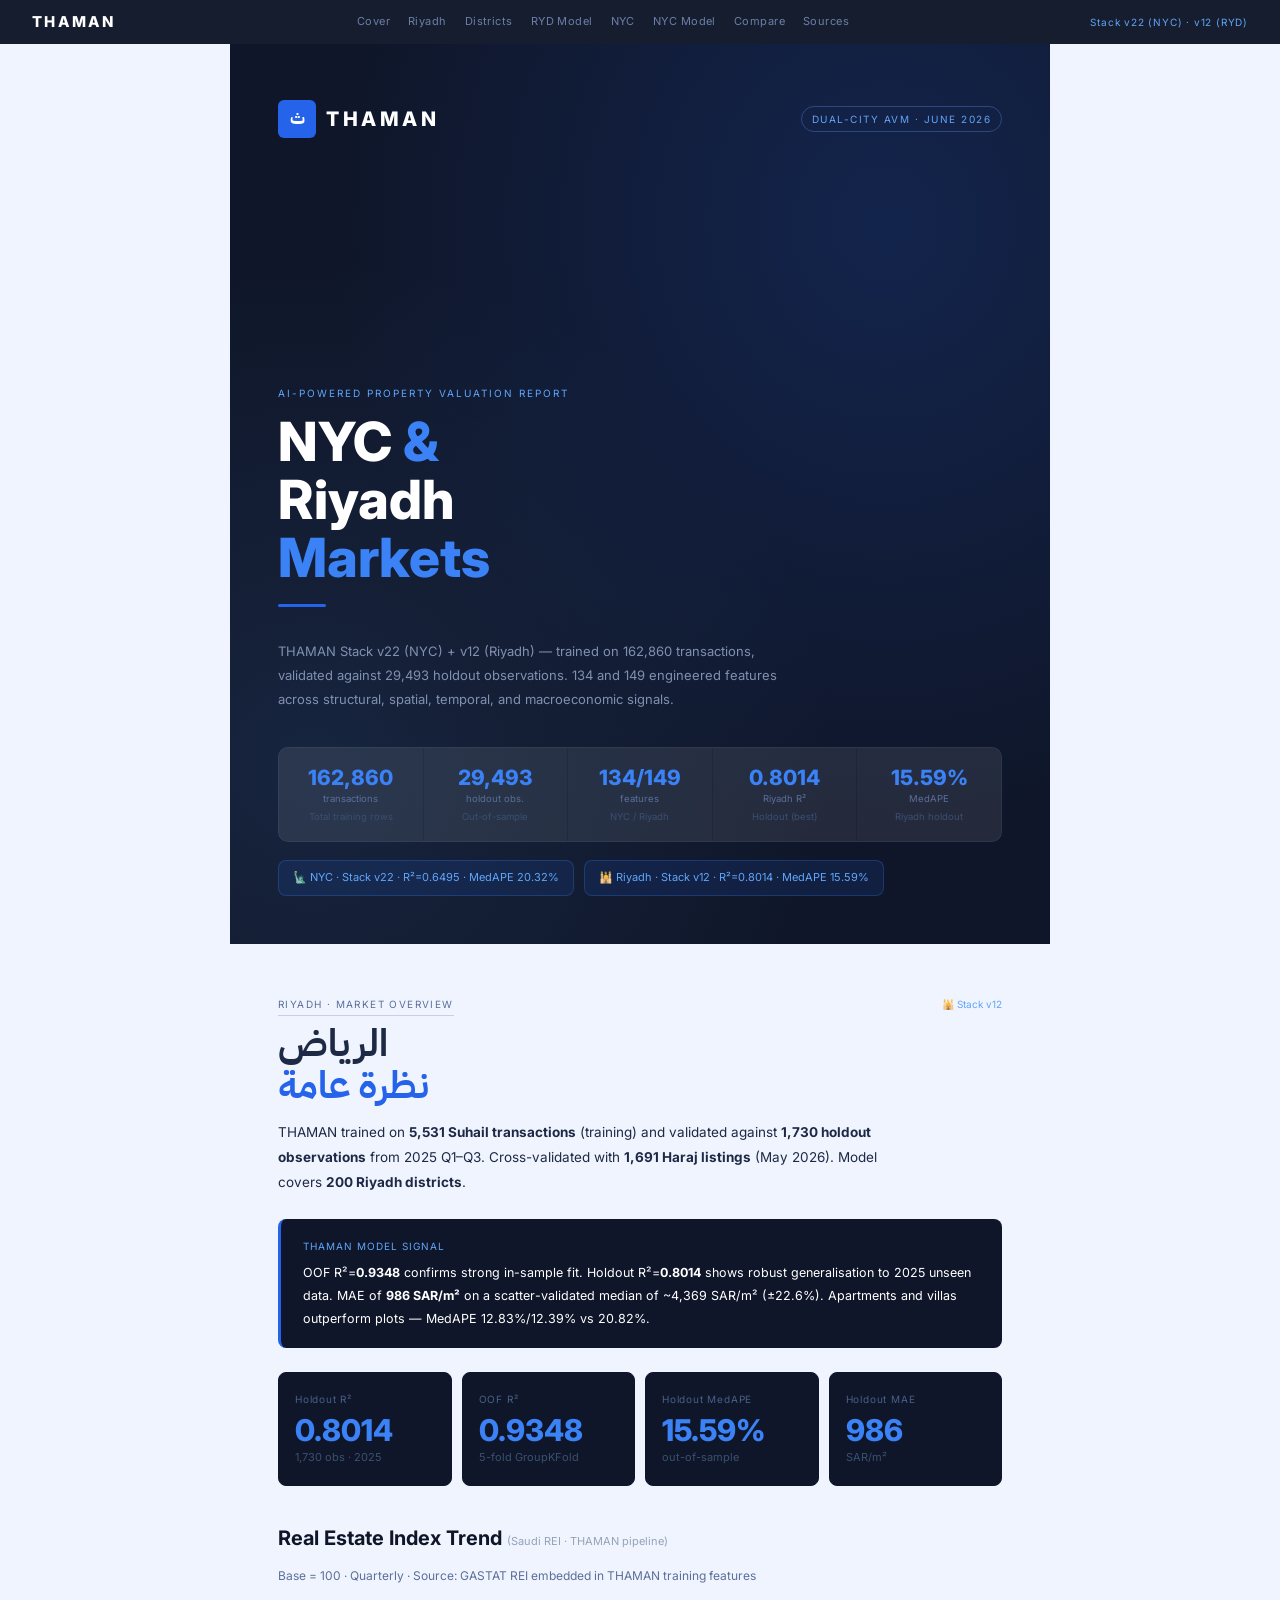
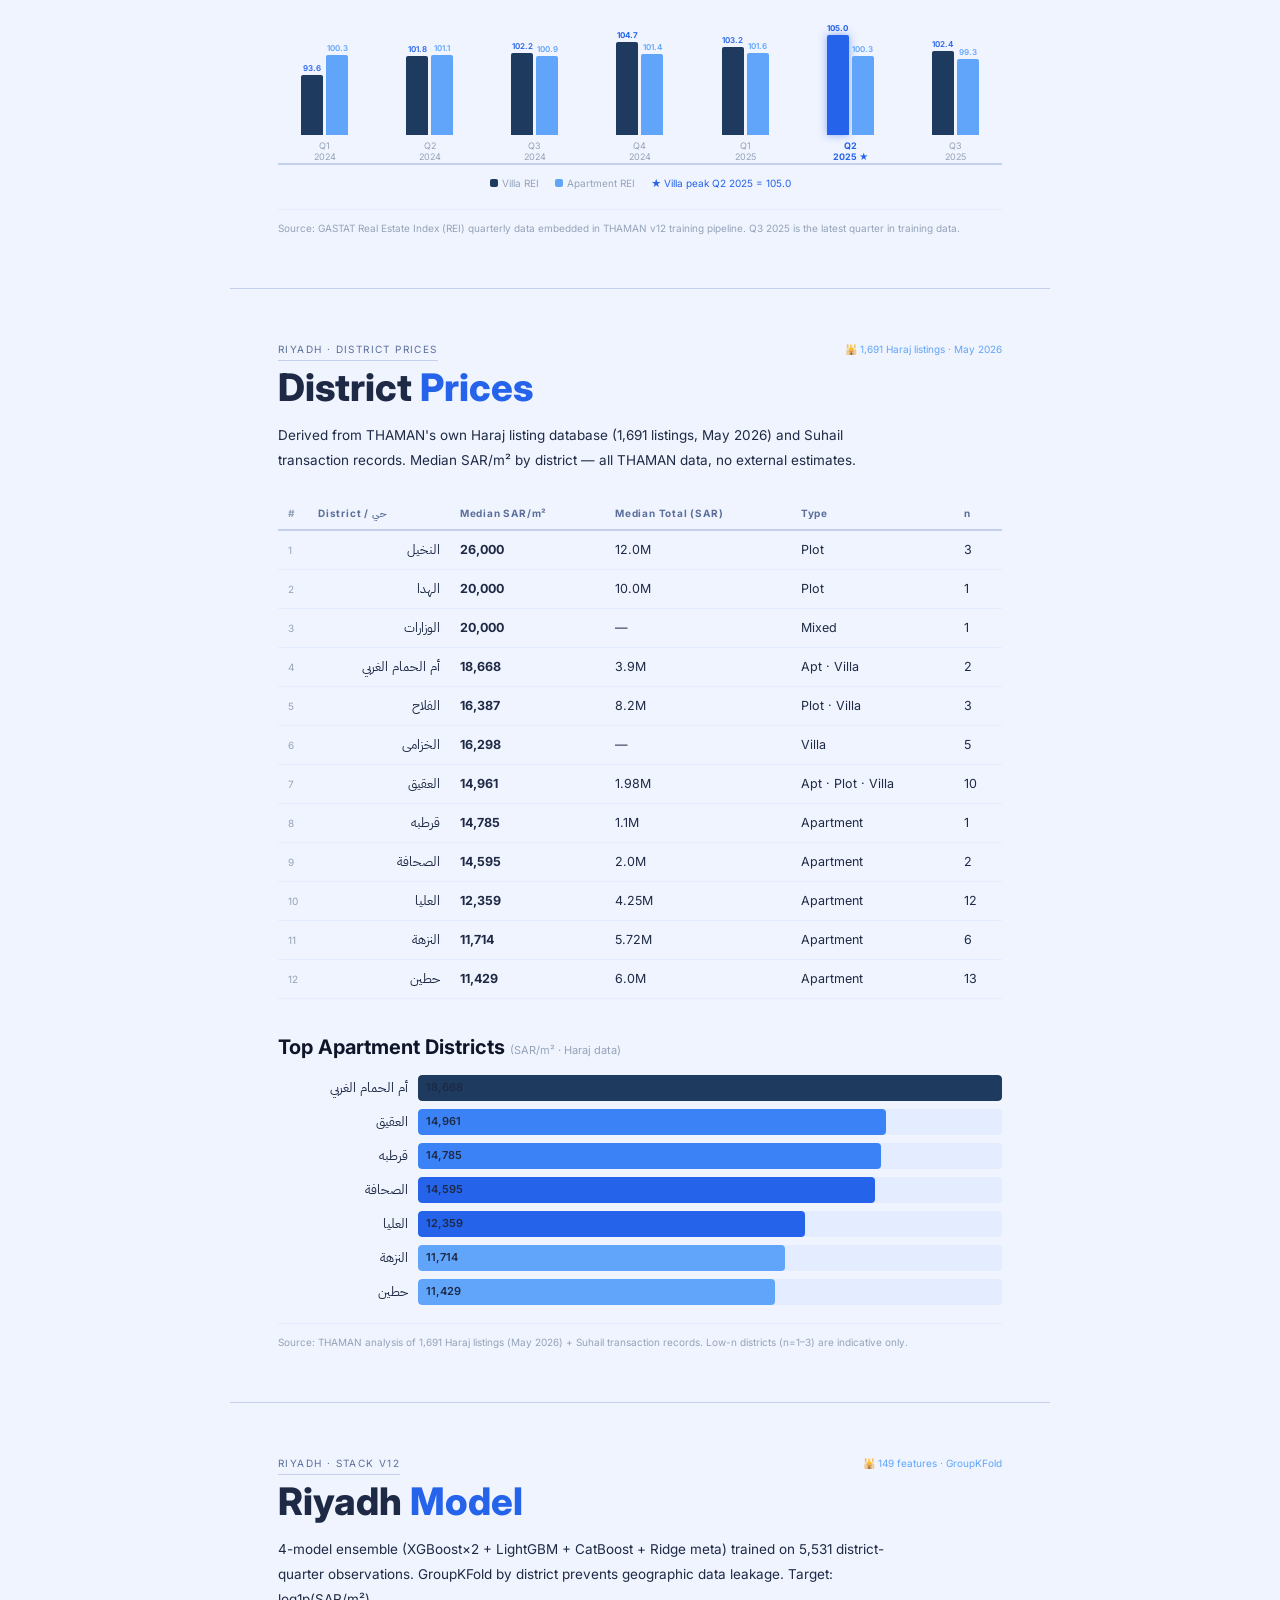
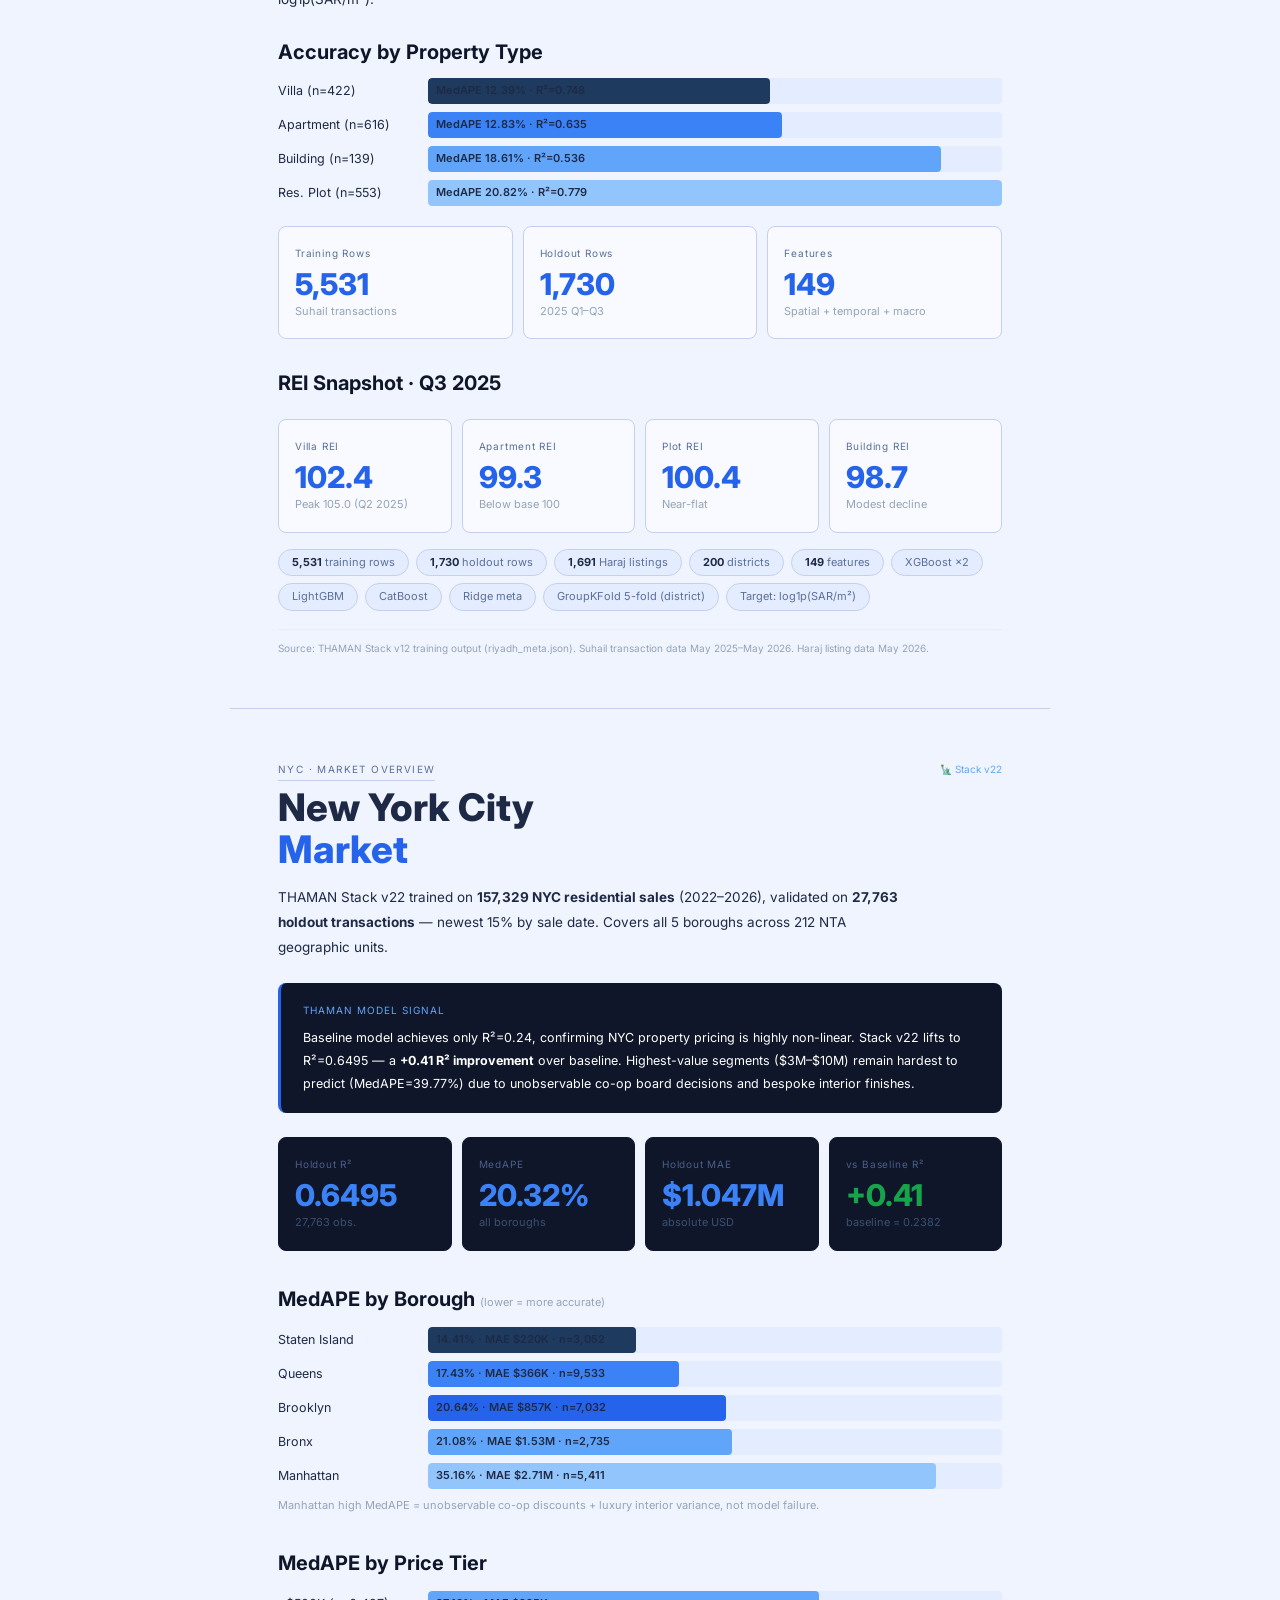
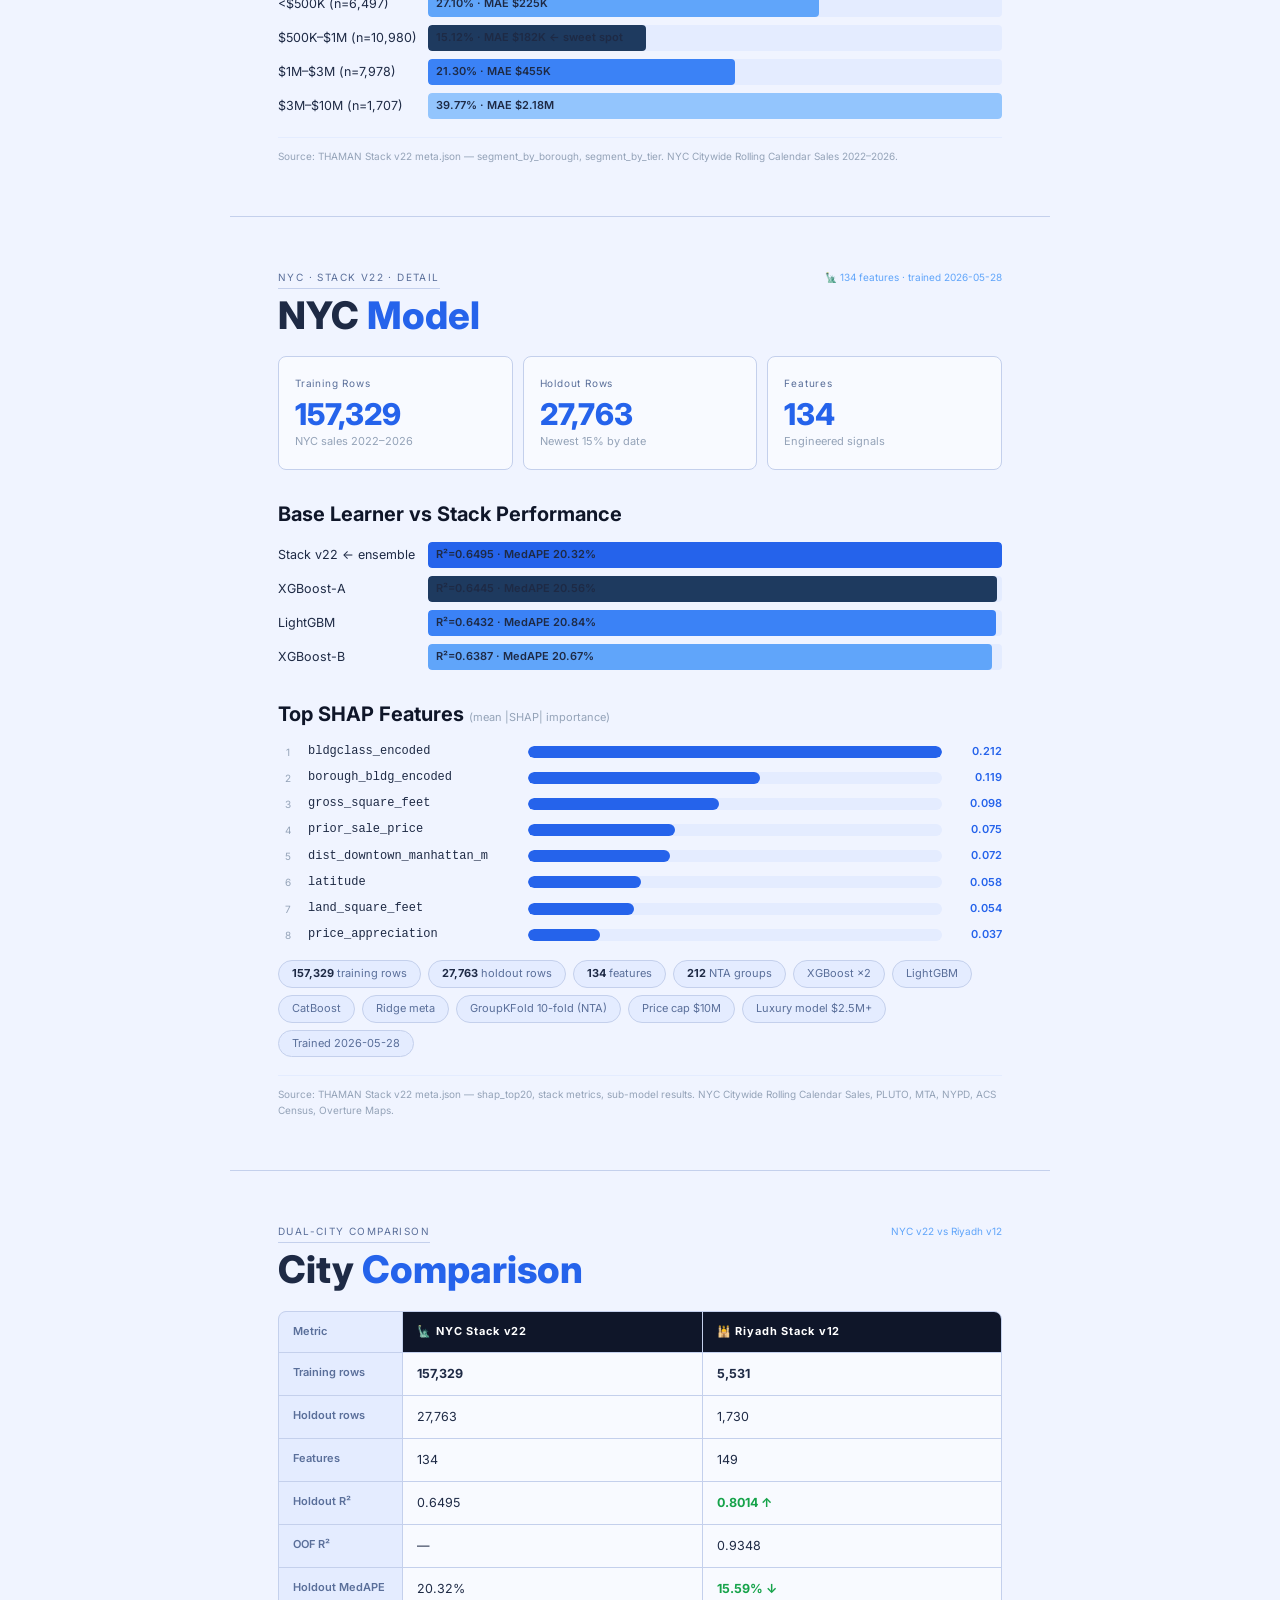
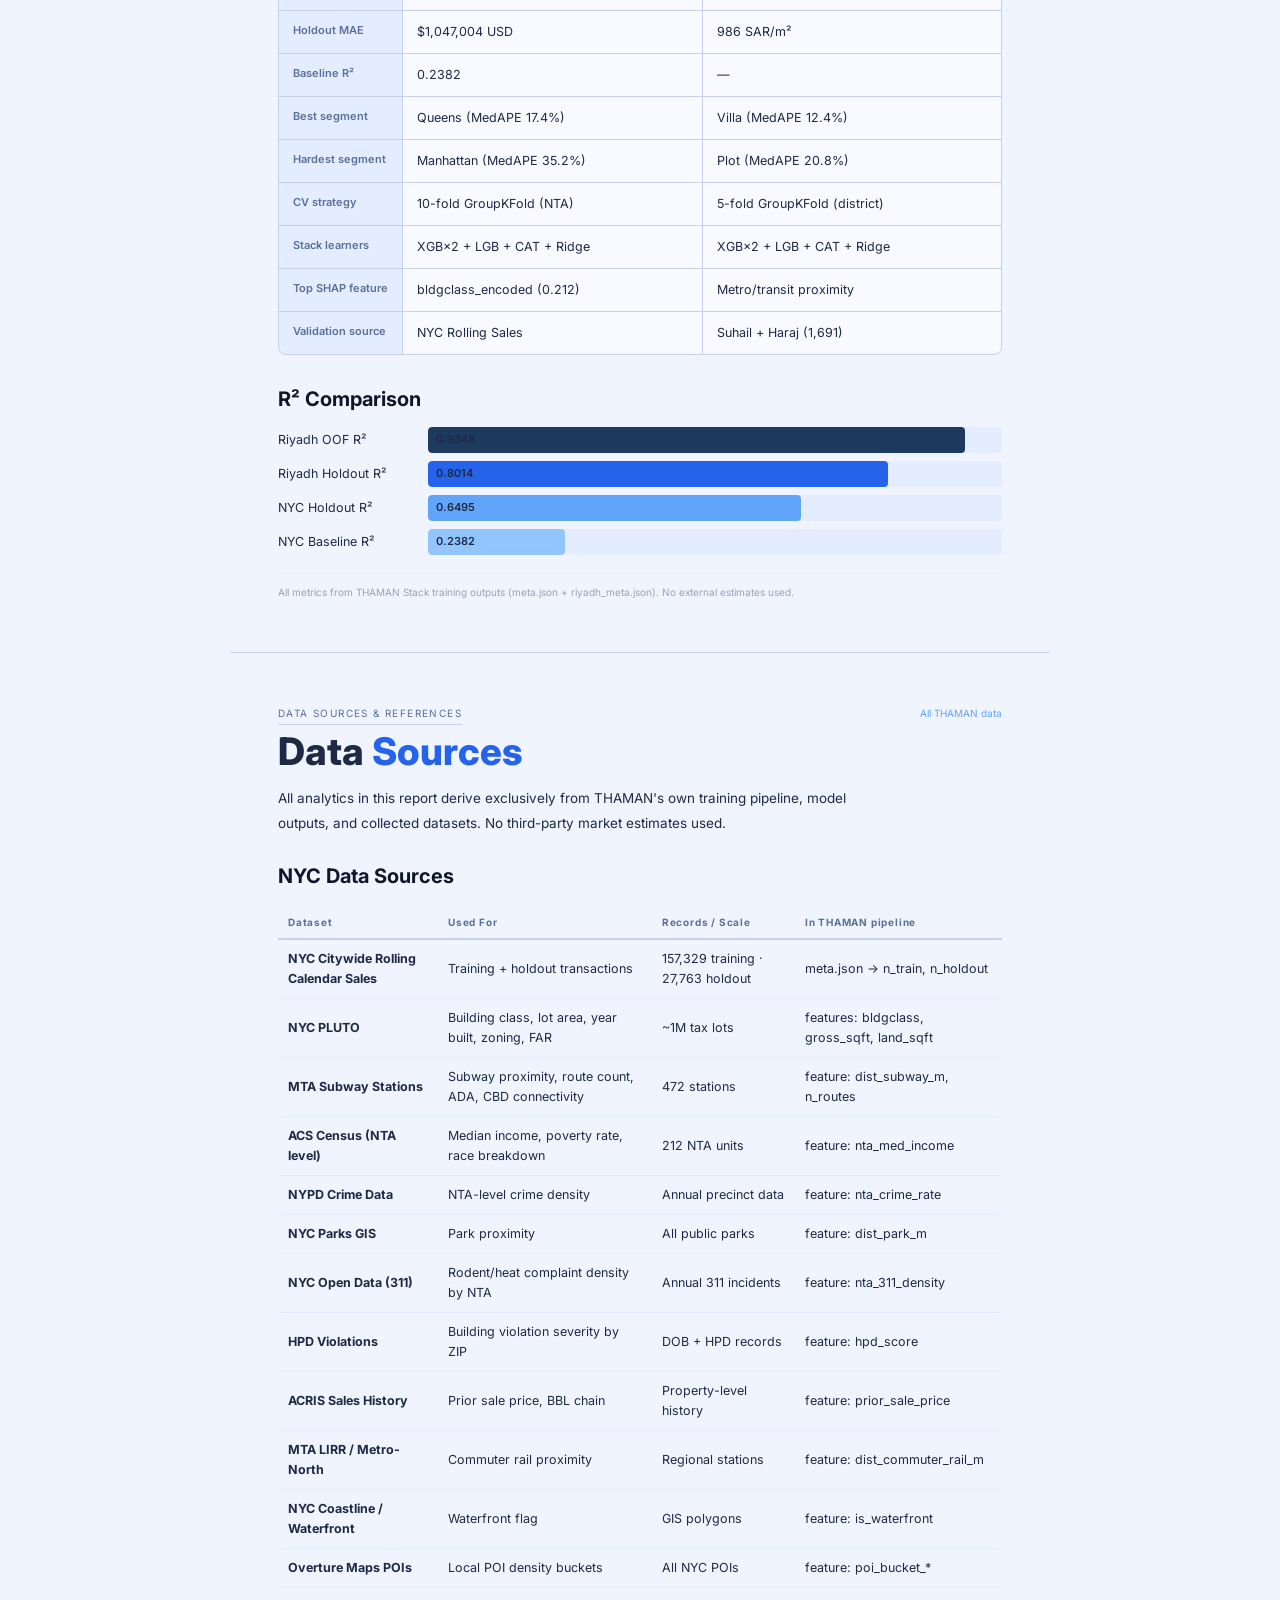
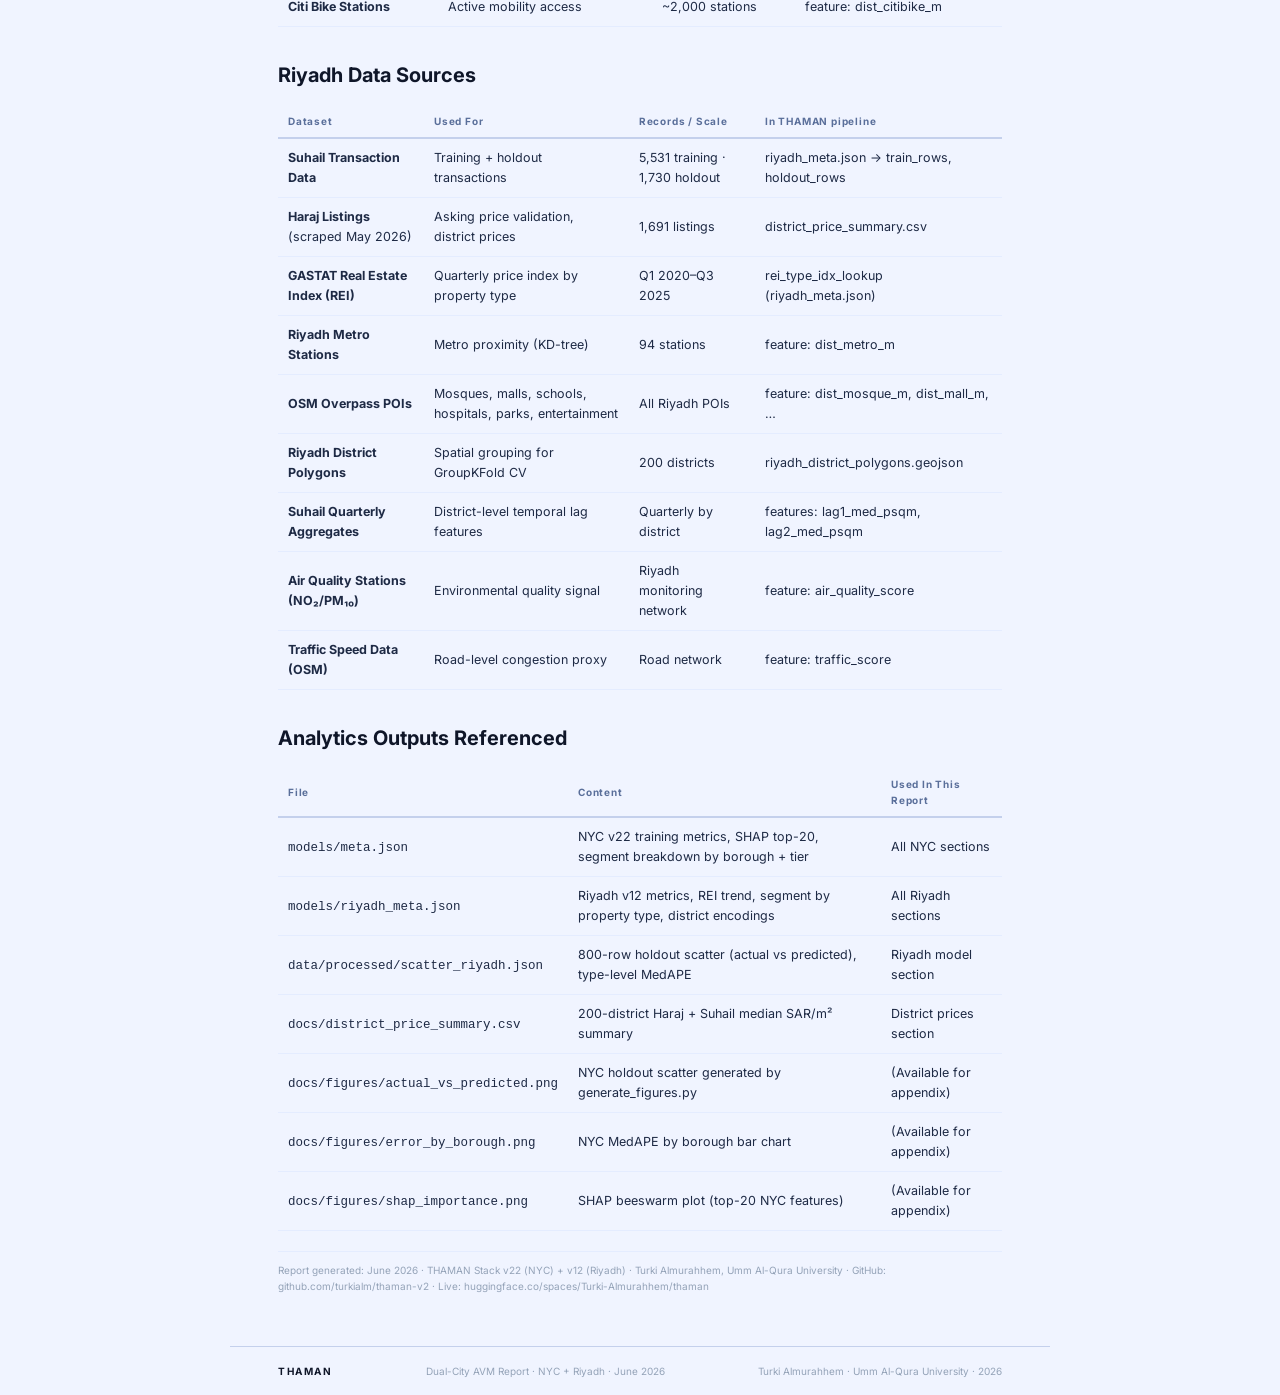
==== docs/thaman_riyadh_report_june2026.html @ 25e86281 "Add dual-city AVM analytics report + cleanup training scripts - docs/thaman_riyadh_report_june2026.h" ====
<!DOCTYPE html>
<html lang="en">
<head>
<meta charset="UTF-8">
<meta name="viewport" content="width=device-width, initial-scale=1.0">
<title>THAMAN — Dual-City AVM Report · NYC + Riyadh · 2026</title>
<style>
@import url('https://fonts.googleapis.com/css2?family=IBM+Plex+Sans+Arabic:wght@300;400;500;600;700&family=Inter:wght@300;400;500;600;700;800&display=swap');

:root {
  --bg:    #f0f4ff;
  --bg2:   #e4ecff;
  --navy:  #0f1629;
  --blue:  #2563eb;
  --blue2: #3b82f6;
  --blue3: #60a5fa;
  --blue4: #93c5fd;
  --text:  #1e2a45;
  --muted: #5a6f9a;
  --dim:   #94a3b8;
  --line:  #c4d0ec;
  --white: #f8faff;
  --pos:   #16a34a;
  --neg:   #dc2626;
}

* { margin:0; padding:0; box-sizing:border-box; }
body { background:var(--bg); color:var(--text); font-family:'Inter','IBM Plex Sans Arabic',sans-serif; font-size:14px; line-height:1.6; }

.page { max-width:820px; margin:0 auto; }

/* NAV */
.top-nav {
  position:sticky; top:0; z-index:100;
  background:rgba(15,22,41,0.97); backdrop-filter:blur(12px);
  padding:10px 32px; display:flex; align-items:center; justify-content:space-between;
}
.nav-logo { font-weight:800; font-size:15px; letter-spacing:0.15em; color:#fff; }
.nav-links { display:flex; gap:18px; }
.nav-links a { font-size:11px; color:#6b7fa8; text-decoration:none; letter-spacing:0.04em; cursor:pointer; }
.nav-links a:hover { color:var(--blue3); }
.nav-badge { font-size:10px; color:var(--blue3); letter-spacing:0.08em; }

/* COVER */
.cover {
  background:var(--navy); color:#fff;
  padding:56px 48px 48px; min-height:100vh;
  display:flex; flex-direction:column; position:relative; overflow:hidden;
}
.cover::before {
  content:''; position:absolute; inset:0;
  background: radial-gradient(ellipse at 80% 20%, rgba(37,99,235,0.18) 0%, transparent 60%),
              radial-gradient(ellipse at 10% 80%, rgba(96,165,250,0.10) 0%, transparent 50%);
  pointer-events:none;
}
.cover-top { display:flex; align-items:center; justify-content:space-between; position:relative; z-index:1; }
.logo { display:flex; align-items:center; gap:10px; }
.logo-mark { width:38px; height:38px; background:var(--blue); border-radius:6px; display:flex; align-items:center; justify-content:center; font-weight:800; font-size:17px; color:#fff; }
.logo-text { font-size:20px; font-weight:800; letter-spacing:0.18em; }
.cover-tag { font-size:10px; color:var(--blue3); letter-spacing:0.15em; border:1px solid rgba(96,165,250,0.3); padding:4px 10px; border-radius:20px; }

.cover-hero { position:relative; z-index:1; margin-top:auto; padding-top:60px; }
.cover-label { font-size:10px; color:var(--blue3); letter-spacing:0.2em; text-transform:uppercase; margin-bottom:12px; }
.cover-title { font-size:54px; font-weight:800; line-height:1.08; margin-bottom:16px; }
.cover-title .accent { color:var(--blue2); }
.cover-divider { width:48px; height:3px; background:var(--blue); border-radius:2px; margin-bottom:32px; }
.cover-sub { font-size:13px; color:#8090b0; max-width:520px; line-height:1.85; margin-bottom:36px; }

.kpi-strip { display:grid; grid-template-columns:repeat(5,1fr); gap:1px; background:rgba(255,255,255,0.06); border-radius:10px; overflow:hidden; border:1px solid rgba(255,255,255,0.08); }
.kpi { background:rgba(255,255,255,0.03); padding:18px 10px; text-align:center; }
.kpi .num { font-size:21px; font-weight:800; color:var(--blue2); display:block; line-height:1.1; }
.kpi .unit { font-size:9.5px; color:#5a6f9a; margin-top:2px; }
.kpi .lbl { font-size:9.5px; color:#3a4f70; margin-top:5px; line-height:1.3; }

.city-pills { display:flex; gap:10px; margin-top:18px; flex-wrap:wrap; position:relative; z-index:1; }
.city-pill { display:flex; align-items:center; gap:8px; background:rgba(37,99,235,0.12); border:1px solid rgba(59,130,246,0.25); border-radius:8px; padding:8px 14px; font-size:11px; color:var(--blue3); }

/* SECTIONS */
.section { padding:52px 48px; border-bottom:1px solid var(--line); }
.section-top { display:flex; align-items:flex-start; justify-content:space-between; margin-bottom:6px; }
.section-label { font-size:10px; color:var(--muted); letter-spacing:0.14em; text-transform:uppercase; border-bottom:1px solid var(--line); padding-bottom:3px; }
.section-city { font-size:10px; color:var(--blue3); }
.h1 { font-size:38px; font-weight:800; line-height:1.1; margin-bottom:14px; }
.h1 .accent { color:var(--blue); }
.h2 { font-size:20px; font-weight:700; margin-bottom:12px; color:var(--navy); }
.lead { font-size:13.5px; color:var(--text); max-width:620px; line-height:1.85; margin-bottom:24px; }

.callout { background:var(--navy); color:#fff; border-radius:8px; padding:18px 22px; margin-bottom:24px; font-size:12.5px; line-height:1.85; border-left:3px solid var(--blue); }
.callout .cl { font-size:10px; color:var(--blue3); display:block; margin-bottom:6px; letter-spacing:0.1em; }

/* METRIC CARDS */
.card-row { display:grid; gap:10px; margin-top:20px; }
.card-row.cols2 { grid-template-columns:1fr 1fr; }
.card-row.cols3 { grid-template-columns:1fr 1fr 1fr; }
.card-row.cols4 { grid-template-columns:1fr 1fr 1fr 1fr; }
.card { background:var(--white); border:1px solid var(--line); border-radius:8px; padding:18px 16px; }
.card.dark { background:var(--navy); color:#fff; border-color:var(--navy); }
.card .cap { font-size:10px; color:var(--muted); letter-spacing:0.08em; margin-bottom:8px; }
.card.dark .cap { color:#4a5f88; }
.card .val { font-size:30px; font-weight:800; line-height:1; }
.card.dark .val { color:var(--blue2); }
.card .sub { font-size:11px; color:var(--dim); margin-top:4px; }
.card.dark .sub { color:#3a5070; }
.pos { color:var(--pos) !important; }
.neg { color:var(--neg) !important; }
.blue-v { color:var(--blue) !important; }

/* HORIZONTAL BAR */
.bars { margin-top:8px; }
.bar-row { display:flex; align-items:center; gap:10px; margin-bottom:8px; }
.bar-lbl { width:130px; text-align:right; font-size:12.5px; flex-shrink:0; direction:rtl; }
.bar-lbl.en { direction:ltr; text-align:left; width:140px; }
.bar-track { flex:1; height:26px; background:var(--bg2); border-radius:4px; overflow:hidden; position:relative; }
.bar-fill { height:100%; border-radius:4px; }
.bar-v { position:absolute; left:8px; top:50%; transform:translateY(-50%); font-size:11px; font-weight:600; color:var(--text); }
.b-navy  { background:#1e3a5f; }
.b-blue  { background:var(--blue); }
.b-blue2 { background:var(--blue2); }
.b-blue3 { background:var(--blue3); }
.b-blue4 { background:var(--blue4); }

/* REI CHART */
.rei-chart { margin-top:20px; }
.rei-bars-wrap { display:flex; align-items:flex-end; gap:12px; height:160px; justify-content:space-around; border-bottom:2px solid var(--line); }
.rei-qgroup { display:flex; flex-direction:column; align-items:center; }
.rei-pair { display:flex; gap:3px; align-items:flex-end; }
.rei-bar { width:22px; border-radius:2px 2px 0 0; }
.rei-qlbl { font-size:9px; color:var(--dim); margin-top:5px; text-align:center; line-height:1.3; }
.rei-legend { display:flex; gap:16px; justify-content:center; margin-top:10px; font-size:10px; color:var(--dim); }

/* TABLE */
.tbl { width:100%; border-collapse:collapse; margin-top:14px; }
.tbl th { font-size:10px; letter-spacing:0.08em; color:var(--muted); padding:8px 10px; text-align:left; border-bottom:2px solid var(--line); }
.tbl td { padding:9px 10px; border-bottom:1px solid var(--bg2); font-size:12.5px; }
.tbl tr:hover td { background:var(--bg2); }
.tbl .rank { font-size:10px; color:var(--dim); width:24px; }

/* SHAP */
.shap-row { display:flex; align-items:center; gap:10px; margin-bottom:7px; }
.shap-rank { width:20px; font-size:10px; color:var(--dim); text-align:center; }
.shap-feat { width:210px; font-size:12px; font-family:monospace; color:var(--text); }
.shap-track { flex:1; height:12px; background:var(--bg2); border-radius:6px; overflow:hidden; }
.shap-fill { height:100%; background:var(--blue); border-radius:6px; }
.shap-val { width:50px; font-size:11px; font-weight:600; color:var(--blue); text-align:right; }

/* PILLS */
.pills { display:flex; flex-wrap:wrap; gap:7px; margin-top:16px; }
.pill { background:var(--bg2); border:1px solid var(--line); border-radius:20px; padding:4px 13px; font-size:11px; color:var(--muted); }
.pill b { color:var(--text); }

/* COMPARE GRID */
.compare-grid { display:grid; grid-template-columns:auto 1fr 1fr; gap:1px; background:var(--line); border-radius:8px; overflow:hidden; border:1px solid var(--line); margin-top:20px; }
.cg-cell { background:var(--white); padding:11px 14px; font-size:12.5px; }
.cg-cell.header { background:var(--navy); color:#fff; font-size:11px; letter-spacing:0.08em; font-weight:700; }
.cg-cell.metric { background:var(--bg2); font-size:11px; color:var(--muted); font-weight:600; }

/* VL */
.vl-item { display:flex; align-items:center; gap:4px; }
.vl-dot { width:8px; height:8px; border-radius:2px; }

/* SOURCE NOTE */
.src-note { font-size:10px; color:var(--dim); margin-top:18px; line-height:1.6; border-top:1px solid var(--bg2); padding-top:10px; }

/* FOOTER */
.footer { display:flex; align-items:center; justify-content:space-between; padding:16px 48px; border-top:1px solid var(--line); font-size:10px; color:var(--dim); }
.footer .fl { font-weight:700; letter-spacing:0.15em; color:var(--navy); }

@media print { .top-nav { display:none; } .section { page-break-after:always; } }
</style>
</head>
<body>

<!-- NAV -->
<nav class="top-nav">
  <span class="nav-logo">THAMAN</span>
  <div class="nav-links">
    <a onclick="scrollTo(0,0)">Cover</a>
    <a onclick="document.getElementById('ryd-overview').scrollIntoView({behavior:'smooth'})">Riyadh</a>
    <a onclick="document.getElementById('ryd-districts').scrollIntoView({behavior:'smooth'})">Districts</a>
    <a onclick="document.getElementById('ryd-model').scrollIntoView({behavior:'smooth'})">RYD Model</a>
    <a onclick="document.getElementById('nyc-overview').scrollIntoView({behavior:'smooth'})">NYC</a>
    <a onclick="document.getElementById('nyc-model').scrollIntoView({behavior:'smooth'})">NYC Model</a>
    <a onclick="document.getElementById('compare').scrollIntoView({behavior:'smooth'})">Compare</a>
    <a onclick="document.getElementById('references').scrollIntoView({behavior:'smooth'})">Sources</a>
  </div>
  <span class="nav-badge">Stack v22 (NYC) · v12 (RYD)</span>
</nav>

<div class="page">

<!-- ══ COVER ══ -->
<div class="cover">
  <div class="cover-top">
    <div class="logo">
      <div class="logo-mark">ث</div>
      <span class="logo-text">THAMAN</span>
    </div>
    <span class="cover-tag">DUAL-CITY AVM · JUNE 2026</span>
  </div>

  <div class="cover-hero">
    <div class="cover-label">AI-Powered Property Valuation Report</div>
    <div class="cover-title">NYC <span class="accent">&amp;</span><br>Riyadh<br><span class="accent">Markets</span></div>
    <div class="cover-divider"></div>
    <div class="cover-sub">
      THAMAN Stack v22 (NYC) + v12 (Riyadh) — trained on 162,860 transactions,
      validated against 29,493 holdout observations. 134 and 149 engineered features
      across structural, spatial, temporal, and macroeconomic signals.
    </div>

    <div class="kpi-strip">
      <div class="kpi">
        <span class="num">162,860</span>
        <div class="unit">transactions</div>
        <div class="lbl">Total training rows</div>
      </div>
      <div class="kpi">
        <span class="num">29,493</span>
        <div class="unit">holdout obs.</div>
        <div class="lbl">Out-of-sample</div>
      </div>
      <div class="kpi">
        <span class="num">134/149</span>
        <div class="unit">features</div>
        <div class="lbl">NYC / Riyadh</div>
      </div>
      <div class="kpi">
        <span class="num">0.8014</span>
        <div class="unit">Riyadh R²</div>
        <div class="lbl">Holdout (best)</div>
      </div>
      <div class="kpi">
        <span class="num">15.59%</span>
        <div class="unit">MedAPE</div>
        <div class="lbl">Riyadh holdout</div>
      </div>
    </div>

    <div class="city-pills">
      <div class="city-pill">🗽 NYC · Stack v22 · R²=0.6495 · MedAPE 20.32%</div>
      <div class="city-pill">🕌 Riyadh · Stack v12 · R²=0.8014 · MedAPE 15.59%</div>
    </div>
  </div>
</div>

<!-- ══ RIYADH OVERVIEW ══ -->
<div class="section" id="ryd-overview">
  <div class="section-top">
    <span class="section-label">Riyadh · Market Overview</span>
    <span class="section-city">🕌 Stack v12</span>
  </div>
  <div class="h1">الرياض<br><span class="accent">نظرة عامة</span></div>

  <p class="lead">
    THAMAN trained on <strong>5,531 Suhail transactions</strong> (training) and validated against
    <strong>1,730 holdout observations</strong> from 2025 Q1–Q3. Cross-validated with
    <strong>1,691 Haraj listings</strong> (May 2026). Model covers <strong>200 Riyadh districts</strong>.
  </p>

  <div class="callout">
    <span class="cl">THAMAN MODEL SIGNAL</span>
    OOF R²=<strong>0.9348</strong> confirms strong in-sample fit. Holdout R²=<strong>0.8014</strong>
    shows robust generalisation to 2025 unseen data. MAE of <strong>986 SAR/m²</strong> on a
    scatter-validated median of ~4,369 SAR/m² (±22.6%). Apartments and villas outperform
    plots — MedAPE 12.83%/12.39% vs 20.82%.
  </div>

  <div class="card-row cols4">
    <div class="card dark">
      <div class="cap">Holdout R²</div>
      <div class="val">0.8014</div>
      <div class="sub">1,730 obs · 2025</div>
    </div>
    <div class="card dark">
      <div class="cap">OOF R²</div>
      <div class="val">0.9348</div>
      <div class="sub">5-fold GroupKFold</div>
    </div>
    <div class="card dark">
      <div class="cap">Holdout MedAPE</div>
      <div class="val">15.59%</div>
      <div class="sub">out-of-sample</div>
    </div>
    <div class="card dark">
      <div class="cap">Holdout MAE</div>
      <div class="val">986</div>
      <div class="sub">SAR/m²</div>
    </div>
  </div>

  <!-- REI Trend -->
  <div style="margin-top:36px">
    <div class="h2">Real Estate Index Trend <span style="font-size:11px;font-weight:400;color:var(--dim)">(Saudi REI · THAMAN pipeline)</span></div>
    <p style="font-size:12px;color:var(--muted);margin-bottom:16px">Base = 100 · Quarterly · Source: GASTAT REI embedded in THAMAN training features</p>

    <div class="rei-chart">
      <div class="rei-bars-wrap">
        <!-- Q1 2024: villa=93.61, apt=100.34 -->
        <div class="rei-qgroup">
          <div class="rei-pair">
            <div style="display:flex;flex-direction:column;align-items:center">
              <span style="font-size:8px;font-weight:600;color:var(--blue)">93.6</span>
              <div class="rei-bar" style="height:60px;background:#1e3a5f"></div>
            </div>
            <div style="display:flex;flex-direction:column;align-items:center">
              <span style="font-size:8px;font-weight:600;color:var(--blue3)">100.3</span>
              <div class="rei-bar" style="height:80px;background:var(--blue3)"></div>
            </div>
          </div>
          <div class="rei-qlbl">Q1<br>2024</div>
        </div>
        <!-- Q2 2024: villa=101.82, apt=101.07 -->
        <div class="rei-qgroup">
          <div class="rei-pair">
            <div style="display:flex;flex-direction:column;align-items:center">
              <span style="font-size:8px;font-weight:600;color:var(--blue)">101.8</span>
              <div class="rei-bar" style="height:79px;background:#1e3a5f"></div>
            </div>
            <div style="display:flex;flex-direction:column;align-items:center">
              <span style="font-size:8px;font-weight:600;color:var(--blue3)">101.1</span>
              <div class="rei-bar" style="height:80px;background:var(--blue3)"></div>
            </div>
          </div>
          <div class="rei-qlbl">Q2<br>2024</div>
        </div>
        <!-- Q3 2024: villa=102.22, apt=100.93 -->
        <div class="rei-qgroup">
          <div class="rei-pair">
            <div style="display:flex;flex-direction:column;align-items:center">
              <span style="font-size:8px;font-weight:600;color:var(--blue)">102.2</span>
              <div class="rei-bar" style="height:82px;background:#1e3a5f"></div>
            </div>
            <div style="display:flex;flex-direction:column;align-items:center">
              <span style="font-size:8px;font-weight:600;color:var(--blue3)">100.9</span>
              <div class="rei-bar" style="height:79px;background:var(--blue3)"></div>
            </div>
          </div>
          <div class="rei-qlbl">Q3<br>2024</div>
        </div>
        <!-- Q4 2024: villa=104.66, apt=101.4 — local peak -->
        <div class="rei-qgroup">
          <div class="rei-pair">
            <div style="display:flex;flex-direction:column;align-items:center">
              <span style="font-size:8px;font-weight:700;color:var(--blue)">104.7</span>
              <div class="rei-bar" style="height:93px;background:#1e3a5f"></div>
            </div>
            <div style="display:flex;flex-direction:column;align-items:center">
              <span style="font-size:8px;font-weight:600;color:var(--blue3)">101.4</span>
              <div class="rei-bar" style="height:81px;background:var(--blue3)"></div>
            </div>
          </div>
          <div class="rei-qlbl">Q4<br>2024</div>
        </div>
        <!-- Q1 2025: villa=103.21, apt=101.58 -->
        <div class="rei-qgroup">
          <div class="rei-pair">
            <div style="display:flex;flex-direction:column;align-items:center">
              <span style="font-size:8px;font-weight:600;color:var(--blue)">103.2</span>
              <div class="rei-bar" style="height:88px;background:#1e3a5f"></div>
            </div>
            <div style="display:flex;flex-direction:column;align-items:center">
              <span style="font-size:8px;font-weight:600;color:var(--blue3)">101.6</span>
              <div class="rei-bar" style="height:82px;background:var(--blue3)"></div>
            </div>
          </div>
          <div class="rei-qlbl">Q1<br>2025</div>
        </div>
        <!-- Q2 2025: villa=105.03, apt=100.32 — PEAK -->
        <div class="rei-qgroup">
          <div class="rei-pair">
            <div style="display:flex;flex-direction:column;align-items:center">
              <span style="font-size:8px;font-weight:700;color:var(--blue)">105.0</span>
              <div class="rei-bar" style="height:100px;background:var(--blue);box-shadow:0 0 8px rgba(37,99,235,0.5)"></div>
            </div>
            <div style="display:flex;flex-direction:column;align-items:center">
              <span style="font-size:8px;font-weight:600;color:var(--blue3)">100.3</span>
              <div class="rei-bar" style="height:79px;background:var(--blue3)"></div>
            </div>
          </div>
          <div class="rei-qlbl" style="color:var(--blue);font-weight:700">Q2<br>2025 ★</div>
        </div>
        <!-- Q3 2025: villa=102.4, apt=99.25 — latest -->
        <div class="rei-qgroup">
          <div class="rei-pair">
            <div style="display:flex;flex-direction:column;align-items:center">
              <span style="font-size:8px;font-weight:600;color:var(--blue)">102.4</span>
              <div class="rei-bar" style="height:84px;background:#1e3a5f"></div>
            </div>
            <div style="display:flex;flex-direction:column;align-items:center">
              <span style="font-size:8px;font-weight:600;color:var(--blue3)">99.3</span>
              <div class="rei-bar" style="height:76px;background:var(--blue3)"></div>
            </div>
          </div>
          <div class="rei-qlbl">Q3<br>2025</div>
        </div>
      </div>
      <div class="rei-legend">
        <div class="vl-item"><div class="vl-dot" style="background:#1e3a5f"></div>Villa REI</div>
        <div class="vl-item"><div class="vl-dot" style="background:var(--blue3)"></div>Apartment REI</div>
        <div class="vl-item" style="color:var(--blue)">★ Villa peak Q2 2025 = 105.0</div>
      </div>
    </div>
  </div>

  <p class="src-note">Source: GASTAT Real Estate Index (REI) quarterly data embedded in THAMAN v12 training pipeline. Q3 2025 is the latest quarter in training data.</p>
</div>

<!-- ══ RIYADH DISTRICTS ══ -->
<div class="section" id="ryd-districts">
  <div class="section-top">
    <span class="section-label">Riyadh · District Prices</span>
    <span class="section-city">🕌 1,691 Haraj listings · May 2026</span>
  </div>
  <div class="h1">District <span class="accent">Prices</span></div>

  <p class="lead">
    Derived from THAMAN's own Haraj listing database (1,691 listings, May 2026) and Suhail
    transaction records. Median SAR/m² by district — all THAMAN data, no external estimates.
  </p>

  <table class="tbl">
    <thead>
      <tr>
        <th class="rank">#</th>
        <th>District / حي</th>
        <th>Median SAR/m²</th>
        <th>Median Total (SAR)</th>
        <th>Type</th>
        <th>n</th>
      </tr>
    </thead>
    <tbody>
      <tr><td class="rank">1</td><td dir="rtl">النخيل</td><td><strong>26,000</strong></td><td>12.0M</td><td>Plot</td><td>3</td></tr>
      <tr><td class="rank">2</td><td dir="rtl">الهدا</td><td><strong>20,000</strong></td><td>10.0M</td><td>Plot</td><td>1</td></tr>
      <tr><td class="rank">3</td><td dir="rtl">الوزارات</td><td><strong>20,000</strong></td><td>—</td><td>Mixed</td><td>1</td></tr>
      <tr><td class="rank">4</td><td dir="rtl">أم الحمام الغربي</td><td><strong>18,668</strong></td><td>3.9M</td><td>Apt · Villa</td><td>2</td></tr>
      <tr><td class="rank">5</td><td dir="rtl">الفلاح</td><td><strong>16,387</strong></td><td>8.2M</td><td>Plot · Villa</td><td>3</td></tr>
      <tr><td class="rank">6</td><td dir="rtl">الخزامى</td><td><strong>16,298</strong></td><td>—</td><td>Villa</td><td>5</td></tr>
      <tr><td class="rank">7</td><td dir="rtl">العقيق</td><td><strong>14,961</strong></td><td>1.98M</td><td>Apt · Plot · Villa</td><td>10</td></tr>
      <tr><td class="rank">8</td><td dir="rtl">قرطبه</td><td><strong>14,785</strong></td><td>1.1M</td><td>Apartment</td><td>1</td></tr>
      <tr><td class="rank">9</td><td dir="rtl">الصحافة</td><td><strong>14,595</strong></td><td>2.0M</td><td>Apartment</td><td>2</td></tr>
      <tr><td class="rank">10</td><td dir="rtl">العليا</td><td><strong>12,359</strong></td><td>4.25M</td><td>Apartment</td><td>12</td></tr>
      <tr><td class="rank">11</td><td dir="rtl">النزهة</td><td><strong>11,714</strong></td><td>5.72M</td><td>Apartment</td><td>6</td></tr>
      <tr><td class="rank">12</td><td dir="rtl">حطين</td><td><strong>11,429</strong></td><td>6.0M</td><td>Apartment</td><td>13</td></tr>
    </tbody>
  </table>

  <div style="margin-top:32px">
    <div class="h2">Top Apartment Districts <span style="font-size:11px;font-weight:400;color:var(--dim)">(SAR/m² · Haraj data)</span></div>
    <div class="bars">
      <div class="bar-row">
        <div class="bar-lbl">أم الحمام الغربي</div>
        <div class="bar-track"><div class="bar-fill b-navy" style="width:100%"></div><span class="bar-v">18,668</span></div>
      </div>
      <div class="bar-row">
        <div class="bar-lbl">العقيق</div>
        <div class="bar-track"><div class="bar-fill b-blue2" style="width:80.1%"></div><span class="bar-v">14,961</span></div>
      </div>
      <div class="bar-row">
        <div class="bar-lbl">قرطبه</div>
        <div class="bar-track"><div class="bar-fill b-blue2" style="width:79.2%"></div><span class="bar-v">14,785</span></div>
      </div>
      <div class="bar-row">
        <div class="bar-lbl">الصحافة</div>
        <div class="bar-track"><div class="bar-fill b-blue" style="width:78.2%"></div><span class="bar-v">14,595</span></div>
      </div>
      <div class="bar-row">
        <div class="bar-lbl">العليا</div>
        <div class="bar-track"><div class="bar-fill b-blue" style="width:66.2%"></div><span class="bar-v">12,359</span></div>
      </div>
      <div class="bar-row">
        <div class="bar-lbl">النزهة</div>
        <div class="bar-track"><div class="bar-fill b-blue3" style="width:62.8%"></div><span class="bar-v">11,714</span></div>
      </div>
      <div class="bar-row">
        <div class="bar-lbl">حطين</div>
        <div class="bar-track"><div class="bar-fill b-blue3" style="width:61.2%"></div><span class="bar-v">11,429</span></div>
      </div>
    </div>
  </div>

  <p class="src-note">Source: THAMAN analysis of 1,691 Haraj listings (May 2026) + Suhail transaction records. Low-n districts (n=1–3) are indicative only.</p>
</div>

<!-- ══ RIYADH MODEL ══ -->
<div class="section" id="ryd-model">
  <div class="section-top">
    <span class="section-label">Riyadh · Stack v12</span>
    <span class="section-city">🕌 149 features · GroupKFold</span>
  </div>
  <div class="h1">Riyadh <span class="accent">Model</span></div>

  <p class="lead">
    4-model ensemble (XGBoost×2 + LightGBM + CatBoost + Ridge meta) trained on 5,531
    district-quarter observations. GroupKFold by district prevents geographic data leakage.
    Target: log1p(SAR/m²).
  </p>

  <div class="h2" style="margin-bottom:10px">Accuracy by Property Type</div>
  <div class="bars">
    <div class="bar-row">
      <div class="bar-lbl en">Villa (n=422)</div>
      <div class="bar-track"><div class="bar-fill b-navy" style="width:59.5%"></div><span class="bar-v">MedAPE 12.39% · R²=0.748</span></div>
    </div>
    <div class="bar-row">
      <div class="bar-lbl en">Apartment (n=616)</div>
      <div class="bar-track"><div class="bar-fill b-blue2" style="width:61.6%"></div><span class="bar-v">MedAPE 12.83% · R²=0.635</span></div>
    </div>
    <div class="bar-row">
      <div class="bar-lbl en">Building (n=139)</div>
      <div class="bar-track"><div class="bar-fill b-blue3" style="width:89.4%"></div><span class="bar-v">MedAPE 18.61% · R²=0.536</span></div>
    </div>
    <div class="bar-row">
      <div class="bar-lbl en">Res. Plot (n=553)</div>
      <div class="bar-track"><div class="bar-fill b-blue4" style="width:100%"></div><span class="bar-v">MedAPE 20.82% · R²=0.779</span></div>
    </div>
  </div>

  <div class="card-row cols3">
    <div class="card"><div class="cap">Training Rows</div><div class="val blue-v">5,531</div><div class="sub">Suhail transactions</div></div>
    <div class="card"><div class="cap">Holdout Rows</div><div class="val blue-v">1,730</div><div class="sub">2025 Q1–Q3</div></div>
    <div class="card"><div class="cap">Features</div><div class="val blue-v">149</div><div class="sub">Spatial + temporal + macro</div></div>
  </div>

  <div style="margin-top:28px">
    <div class="h2">REI Snapshot · Q3 2025</div>
    <div class="card-row cols4">
      <div class="card"><div class="cap">Villa REI</div><div class="val blue-v">102.4</div><div class="sub">Peak 105.0 (Q2 2025)</div></div>
      <div class="card"><div class="cap">Apartment REI</div><div class="val blue-v">99.3</div><div class="sub">Below base 100</div></div>
      <div class="card"><div class="cap">Plot REI</div><div class="val blue-v">100.4</div><div class="sub">Near-flat</div></div>
      <div class="card"><div class="cap">Building REI</div><div class="val blue-v">98.7</div><div class="sub">Modest decline</div></div>
    </div>
  </div>

  <div class="pills">
    <div class="pill"><b>5,531</b> training rows</div>
    <div class="pill"><b>1,730</b> holdout rows</div>
    <div class="pill"><b>1,691</b> Haraj listings</div>
    <div class="pill"><b>200</b> districts</div>
    <div class="pill"><b>149</b> features</div>
    <div class="pill">XGBoost ×2</div>
    <div class="pill">LightGBM</div>
    <div class="pill">CatBoost</div>
    <div class="pill">Ridge meta</div>
    <div class="pill">GroupKFold 5-fold (district)</div>
    <div class="pill">Target: log1p(SAR/m²)</div>
  </div>

  <p class="src-note">Source: THAMAN Stack v12 training output (riyadh_meta.json). Suhail transaction data May 2025–May 2026. Haraj listing data May 2026.</p>
</div>

<!-- ══ NYC OVERVIEW ══ -->
<div class="section" id="nyc-overview">
  <div class="section-top">
    <span class="section-label">NYC · Market Overview</span>
    <span class="section-city">🗽 Stack v22</span>
  </div>
  <div class="h1">New York City<br><span class="accent">Market</span></div>

  <p class="lead">
    THAMAN Stack v22 trained on <strong>157,329 NYC residential sales</strong> (2022–2026),
    validated on <strong>27,763 holdout transactions</strong> — newest 15% by sale date.
    Covers all 5 boroughs across 212 NTA geographic units.
  </p>

  <div class="callout">
    <span class="cl">THAMAN MODEL SIGNAL</span>
    Baseline model achieves only R²=0.24, confirming NYC property pricing is highly non-linear.
    Stack v22 lifts to R²=0.6495 — a <strong>+0.41 R² improvement</strong> over baseline.
    Highest-value segments ($3M–$10M) remain hardest to predict (MedAPE=39.77%) due to
    unobservable co-op board decisions and bespoke interior finishes.
  </div>

  <div class="card-row cols4">
    <div class="card dark"><div class="cap">Holdout R²</div><div class="val">0.6495</div><div class="sub">27,763 obs.</div></div>
    <div class="card dark"><div class="cap">MedAPE</div><div class="val">20.32%</div><div class="sub">all boroughs</div></div>
    <div class="card dark"><div class="cap">Holdout MAE</div><div class="val">$1.047M</div><div class="sub">absolute USD</div></div>
    <div class="card dark"><div class="cap">vs Baseline R²</div><div class="val pos">+0.41</div><div class="sub">baseline = 0.2382</div></div>
  </div>

  <div style="margin-top:32px">
    <div class="h2">MedAPE by Borough <span style="font-size:11px;font-weight:400;color:var(--dim)">(lower = more accurate)</span></div>
    <div class="bars">
      <div class="bar-row">
        <div class="bar-lbl en">Staten Island</div>
        <div class="bar-track"><div class="bar-fill b-navy" style="width:36.2%"></div><span class="bar-v">14.41% · MAE $220K · n=3,052</span></div>
      </div>
      <div class="bar-row">
        <div class="bar-lbl en">Queens</div>
        <div class="bar-track"><div class="bar-fill b-blue2" style="width:43.8%"></div><span class="bar-v">17.43% · MAE $366K · n=9,533</span></div>
      </div>
      <div class="bar-row">
        <div class="bar-lbl en">Brooklyn</div>
        <div class="bar-track"><div class="bar-fill b-blue" style="width:51.9%"></div><span class="bar-v">20.64% · MAE $857K · n=7,032</span></div>
      </div>
      <div class="bar-row">
        <div class="bar-lbl en">Bronx</div>
        <div class="bar-track"><div class="bar-fill b-blue3" style="width:53.0%"></div><span class="bar-v">21.08% · MAE $1.53M · n=2,735</span></div>
      </div>
      <div class="bar-row">
        <div class="bar-lbl en">Manhattan</div>
        <div class="bar-track"><div class="bar-fill b-blue4" style="width:88.5%"></div><span class="bar-v">35.16% · MAE $2.71M · n=5,411</span></div>
      </div>
    </div>
    <p style="font-size:11px;color:var(--dim);margin-top:8px">Manhattan high MedAPE = unobservable co-op discounts + luxury interior variance, not model failure.</p>
  </div>

  <div style="margin-top:32px">
    <div class="h2">MedAPE by Price Tier</div>
    <div class="bars">
      <div class="bar-row">
        <div class="bar-lbl en">&lt;$500K (n=6,497)</div>
        <div class="bar-track"><div class="bar-fill b-blue3" style="width:68.1%"></div><span class="bar-v">27.10% · MAE $225K</span></div>
      </div>
      <div class="bar-row">
        <div class="bar-lbl en">$500K–$1M (n=10,980)</div>
        <div class="bar-track"><div class="bar-fill b-navy" style="width:38.0%"></div><span class="bar-v">15.12% · MAE $182K ← sweet spot</span></div>
      </div>
      <div class="bar-row">
        <div class="bar-lbl en">$1M–$3M (n=7,978)</div>
        <div class="bar-track"><div class="bar-fill b-blue2" style="width:53.5%"></div><span class="bar-v">21.30% · MAE $455K</span></div>
      </div>
      <div class="bar-row">
        <div class="bar-lbl en">$3M–$10M (n=1,707)</div>
        <div class="bar-track"><div class="bar-fill b-blue4" style="width:100%"></div><span class="bar-v">39.77% · MAE $2.18M</span></div>
      </div>
    </div>
  </div>

  <p class="src-note">Source: THAMAN Stack v22 meta.json — segment_by_borough, segment_by_tier. NYC Citywide Rolling Calendar Sales 2022–2026.</p>
</div>

<!-- ══ NYC MODEL ══ -->
<div class="section" id="nyc-model">
  <div class="section-top">
    <span class="section-label">NYC · Stack v22 · Detail</span>
    <span class="section-city">🗽 134 features · trained 2026-05-28</span>
  </div>
  <div class="h1">NYC <span class="accent">Model</span></div>

  <div class="card-row cols3">
    <div class="card"><div class="cap">Training Rows</div><div class="val blue-v">157,329</div><div class="sub">NYC sales 2022–2026</div></div>
    <div class="card"><div class="cap">Holdout Rows</div><div class="val blue-v">27,763</div><div class="sub">Newest 15% by date</div></div>
    <div class="card"><div class="cap">Features</div><div class="val blue-v">134</div><div class="sub">Engineered signals</div></div>
  </div>

  <div style="margin-top:28px">
    <div class="h2">Base Learner vs Stack Performance</div>
    <div class="bars">
      <div class="bar-row">
        <div class="bar-lbl en">Stack v22 ← ensemble</div>
        <div class="bar-track"><div class="bar-fill b-blue" style="width:100%"></div><span class="bar-v">R²=0.6495 · MedAPE 20.32%</span></div>
      </div>
      <div class="bar-row">
        <div class="bar-lbl en">XGBoost-A</div>
        <div class="bar-track"><div class="bar-fill b-navy" style="width:99.2%"></div><span class="bar-v">R²=0.6445 · MedAPE 20.56%</span></div>
      </div>
      <div class="bar-row">
        <div class="bar-lbl en">LightGBM</div>
        <div class="bar-track"><div class="bar-fill b-blue2" style="width:98.9%"></div><span class="bar-v">R²=0.6432 · MedAPE 20.84%</span></div>
      </div>
      <div class="bar-row">
        <div class="bar-lbl en">XGBoost-B</div>
        <div class="bar-track"><div class="bar-fill b-blue3" style="width:98.3%"></div><span class="bar-v">R²=0.6387 · MedAPE 20.67%</span></div>
      </div>
    </div>
  </div>

  <div style="margin-top:28px">
    <div class="h2">Top SHAP Features <span style="font-size:11px;font-weight:400;color:var(--dim)">(mean |SHAP| importance)</span></div>
    <div class="shap-row"><div class="shap-rank">1</div><div class="shap-feat">bldgclass_encoded</div><div class="shap-track"><div class="shap-fill" style="width:100%"></div></div><div class="shap-val">0.212</div></div>
    <div class="shap-row"><div class="shap-rank">2</div><div class="shap-feat">borough_bldg_encoded</div><div class="shap-track"><div class="shap-fill" style="width:56.0%"></div></div><div class="shap-val">0.119</div></div>
    <div class="shap-row"><div class="shap-rank">3</div><div class="shap-feat">gross_square_feet</div><div class="shap-track"><div class="shap-fill" style="width:46.2%"></div></div><div class="shap-val">0.098</div></div>
    <div class="shap-row"><div class="shap-rank">4</div><div class="shap-feat">prior_sale_price</div><div class="shap-track"><div class="shap-fill" style="width:35.4%"></div></div><div class="shap-val">0.075</div></div>
    <div class="shap-row"><div class="shap-rank">5</div><div class="shap-feat">dist_downtown_manhattan_m</div><div class="shap-track"><div class="shap-fill" style="width:34.2%"></div></div><div class="shap-val">0.072</div></div>
    <div class="shap-row"><div class="shap-rank">6</div><div class="shap-feat">latitude</div><div class="shap-track"><div class="shap-fill" style="width:27.4%"></div></div><div class="shap-val">0.058</div></div>
    <div class="shap-row"><div class="shap-rank">7</div><div class="shap-feat">land_square_feet</div><div class="shap-track"><div class="shap-fill" style="width:25.5%"></div></div><div class="shap-val">0.054</div></div>
    <div class="shap-row"><div class="shap-rank">8</div><div class="shap-feat">price_appreciation</div><div class="shap-track"><div class="shap-fill" style="width:17.5%"></div></div><div class="shap-val">0.037</div></div>
  </div>

  <div class="pills">
    <div class="pill"><b>157,329</b> training rows</div>
    <div class="pill"><b>27,763</b> holdout rows</div>
    <div class="pill"><b>134</b> features</div>
    <div class="pill"><b>212</b> NTA groups</div>
    <div class="pill">XGBoost ×2</div>
    <div class="pill">LightGBM</div>
    <div class="pill">CatBoost</div>
    <div class="pill">Ridge meta</div>
    <div class="pill">GroupKFold 10-fold (NTA)</div>
    <div class="pill">Price cap $10M</div>
    <div class="pill">Luxury model $2.5M+</div>
    <div class="pill">Trained 2026-05-28</div>
  </div>

  <p class="src-note">Source: THAMAN Stack v22 meta.json — shap_top20, stack metrics, sub-model results. NYC Citywide Rolling Calendar Sales, PLUTO, MTA, NYPD, ACS Census, Overture Maps.</p>
</div>

<!-- ══ COMPARE ══ -->
<div class="section" id="compare">
  <div class="section-top">
    <span class="section-label">Dual-City Comparison</span>
    <span class="section-city">NYC v22 vs Riyadh v12</span>
  </div>
  <div class="h1">City <span class="accent">Comparison</span></div>

  <div class="compare-grid">
    <div class="cg-cell metric">Metric</div>
    <div class="cg-cell header">🗽 NYC Stack v22</div>
    <div class="cg-cell header">🕌 Riyadh Stack v12</div>

    <div class="cg-cell metric">Training rows</div>
    <div class="cg-cell"><strong>157,329</strong></div>
    <div class="cg-cell"><strong>5,531</strong></div>

    <div class="cg-cell metric">Holdout rows</div>
    <div class="cg-cell">27,763</div>
    <div class="cg-cell">1,730</div>

    <div class="cg-cell metric">Features</div>
    <div class="cg-cell">134</div>
    <div class="cg-cell">149</div>

    <div class="cg-cell metric">Holdout R²</div>
    <div class="cg-cell">0.6495</div>
    <div class="cg-cell" style="color:var(--pos);font-weight:700">0.8014 ↑</div>

    <div class="cg-cell metric">OOF R²</div>
    <div class="cg-cell">—</div>
    <div class="cg-cell">0.9348</div>

    <div class="cg-cell metric">Holdout MedAPE</div>
    <div class="cg-cell">20.32%</div>
    <div class="cg-cell" style="color:var(--pos);font-weight:700">15.59% ↓</div>

    <div class="cg-cell metric">Holdout MAE</div>
    <div class="cg-cell">$1,047,004 USD</div>
    <div class="cg-cell">986 SAR/m²</div>

    <div class="cg-cell metric">Baseline R²</div>
    <div class="cg-cell">0.2382</div>
    <div class="cg-cell">—</div>

    <div class="cg-cell metric">Best segment</div>
    <div class="cg-cell">Queens (MedAPE 17.4%)</div>
    <div class="cg-cell">Villa (MedAPE 12.4%)</div>

    <div class="cg-cell metric">Hardest segment</div>
    <div class="cg-cell">Manhattan (MedAPE 35.2%)</div>
    <div class="cg-cell">Plot (MedAPE 20.8%)</div>

    <div class="cg-cell metric">CV strategy</div>
    <div class="cg-cell">10-fold GroupKFold (NTA)</div>
    <div class="cg-cell">5-fold GroupKFold (district)</div>

    <div class="cg-cell metric">Stack learners</div>
    <div class="cg-cell">XGB×2 + LGB + CAT + Ridge</div>
    <div class="cg-cell">XGB×2 + LGB + CAT + Ridge</div>

    <div class="cg-cell metric">Top SHAP feature</div>
    <div class="cg-cell">bldgclass_encoded (0.212)</div>
    <div class="cg-cell">Metro/transit proximity</div>

    <div class="cg-cell metric">Validation source</div>
    <div class="cg-cell">NYC Rolling Sales</div>
    <div class="cg-cell">Suhail + Haraj (1,691)</div>
  </div>

  <div style="margin-top:28px">
    <div class="h2">R² Comparison</div>
    <div class="bars">
      <div class="bar-row">
        <div class="bar-lbl en">Riyadh OOF R²</div>
        <div class="bar-track"><div class="bar-fill b-navy" style="width:93.5%"></div><span class="bar-v">0.9348</span></div>
      </div>
      <div class="bar-row">
        <div class="bar-lbl en">Riyadh Holdout R²</div>
        <div class="bar-track"><div class="bar-fill b-blue" style="width:80.1%"></div><span class="bar-v">0.8014</span></div>
      </div>
      <div class="bar-row">
        <div class="bar-lbl en">NYC Holdout R²</div>
        <div class="bar-track"><div class="bar-fill b-blue3" style="width:64.9%"></div><span class="bar-v">0.6495</span></div>
      </div>
      <div class="bar-row">
        <div class="bar-lbl en">NYC Baseline R²</div>
        <div class="bar-track"><div class="bar-fill b-blue4" style="width:23.8%"></div><span class="bar-v">0.2382</span></div>
      </div>
    </div>
  </div>

  <p class="src-note">All metrics from THAMAN Stack training outputs (meta.json + riyadh_meta.json). No external estimates used.</p>
</div>

<!-- ══ REFERENCES ══ -->
<div class="section" id="references" style="border-bottom:none">
  <div class="section-top">
    <span class="section-label">Data Sources &amp; References</span>
    <span class="section-city">All THAMAN data</span>
  </div>
  <div class="h1">Data <span class="accent">Sources</span></div>

  <p class="lead">All analytics in this report derive exclusively from THAMAN's own training pipeline, model outputs, and collected datasets. No third-party market estimates used.</p>

  <!-- NYC Data -->
  <div class="h2" style="margin-top:8px">NYC Data Sources</div>
  <table class="tbl">
    <thead>
      <tr><th>Dataset</th><th>Used For</th><th>Records / Scale</th><th>In THAMAN pipeline</th></tr>
    </thead>
    <tbody>
      <tr><td><strong>NYC Citywide Rolling Calendar Sales</strong></td><td>Training + holdout transactions</td><td>157,329 training · 27,763 holdout</td><td>meta.json → n_train, n_holdout</td></tr>
      <tr><td><strong>NYC PLUTO</strong></td><td>Building class, lot area, year built, zoning, FAR</td><td>~1M tax lots</td><td>features: bldgclass, gross_sqft, land_sqft</td></tr>
      <tr><td><strong>MTA Subway Stations</strong></td><td>Subway proximity, route count, ADA, CBD connectivity</td><td>472 stations</td><td>feature: dist_subway_m, n_routes</td></tr>
      <tr><td><strong>ACS Census (NTA level)</strong></td><td>Median income, poverty rate, race breakdown</td><td>212 NTA units</td><td>feature: nta_med_income</td></tr>
      <tr><td><strong>NYPD Crime Data</strong></td><td>NTA-level crime density</td><td>Annual precinct data</td><td>feature: nta_crime_rate</td></tr>
      <tr><td><strong>NYC Parks GIS</strong></td><td>Park proximity</td><td>All public parks</td><td>feature: dist_park_m</td></tr>
      <tr><td><strong>NYC Open Data (311)</strong></td><td>Rodent/heat complaint density by NTA</td><td>Annual 311 incidents</td><td>feature: nta_311_density</td></tr>
      <tr><td><strong>HPD Violations</strong></td><td>Building violation severity by ZIP</td><td>DOB + HPD records</td><td>feature: hpd_score</td></tr>
      <tr><td><strong>ACRIS Sales History</strong></td><td>Prior sale price, BBL chain</td><td>Property-level history</td><td>feature: prior_sale_price</td></tr>
      <tr><td><strong>MTA LIRR / Metro-North</strong></td><td>Commuter rail proximity</td><td>Regional stations</td><td>feature: dist_commuter_rail_m</td></tr>
      <tr><td><strong>NYC Coastline / Waterfront</strong></td><td>Waterfront flag</td><td>GIS polygons</td><td>feature: is_waterfront</td></tr>
      <tr><td><strong>Overture Maps POIs</strong></td><td>Local POI density buckets</td><td>All NYC POIs</td><td>feature: poi_bucket_*</td></tr>
      <tr><td><strong>Citi Bike Stations</strong></td><td>Active mobility access</td><td>~2,000 stations</td><td>feature: dist_citibike_m</td></tr>
    </tbody>
  </table>

  <!-- Riyadh Data -->
  <div class="h2" style="margin-top:32px">Riyadh Data Sources</div>
  <table class="tbl">
    <thead>
      <tr><th>Dataset</th><th>Used For</th><th>Records / Scale</th><th>In THAMAN pipeline</th></tr>
    </thead>
    <tbody>
      <tr><td><strong>Suhail Transaction Data</strong></td><td>Training + holdout transactions</td><td>5,531 training · 1,730 holdout</td><td>riyadh_meta.json → train_rows, holdout_rows</td></tr>
      <tr><td><strong>Haraj Listings</strong> (scraped May 2026)</td><td>Asking price validation, district prices</td><td>1,691 listings</td><td>district_price_summary.csv</td></tr>
      <tr><td><strong>GASTAT Real Estate Index (REI)</strong></td><td>Quarterly price index by property type</td><td>Q1 2020–Q3 2025</td><td>rei_type_idx_lookup (riyadh_meta.json)</td></tr>
      <tr><td><strong>Riyadh Metro Stations</strong></td><td>Metro proximity (KD-tree)</td><td>94 stations</td><td>feature: dist_metro_m</td></tr>
      <tr><td><strong>OSM Overpass POIs</strong></td><td>Mosques, malls, schools, hospitals, parks, entertainment</td><td>All Riyadh POIs</td><td>feature: dist_mosque_m, dist_mall_m, …</td></tr>
      <tr><td><strong>Riyadh District Polygons</strong></td><td>Spatial grouping for GroupKFold CV</td><td>200 districts</td><td>riyadh_district_polygons.geojson</td></tr>
      <tr><td><strong>Suhail Quarterly Aggregates</strong></td><td>District-level temporal lag features</td><td>Quarterly by district</td><td>features: lag1_med_psqm, lag2_med_psqm</td></tr>
      <tr><td><strong>Air Quality Stations (NO₂/PM₁₀)</strong></td><td>Environmental quality signal</td><td>Riyadh monitoring network</td><td>feature: air_quality_score</td></tr>
      <tr><td><strong>Traffic Speed Data (OSM)</strong></td><td>Road-level congestion proxy</td><td>Road network</td><td>feature: traffic_score</td></tr>
    </tbody>
  </table>

  <!-- Analytics references -->
  <div class="h2" style="margin-top:32px">Analytics Outputs Referenced</div>
  <table class="tbl">
    <thead>
      <tr><th>File</th><th>Content</th><th>Used In This Report</th></tr>
    </thead>
    <tbody>
      <tr><td><code>models/meta.json</code></td><td>NYC v22 training metrics, SHAP top-20, segment breakdown by borough + tier</td><td>All NYC sections</td></tr>
      <tr><td><code>models/riyadh_meta.json</code></td><td>Riyadh v12 metrics, REI trend, segment by property type, district encodings</td><td>All Riyadh sections</td></tr>
      <tr><td><code>data/processed/scatter_riyadh.json</code></td><td>800-row holdout scatter (actual vs predicted), type-level MedAPE</td><td>Riyadh model section</td></tr>
      <tr><td><code>docs/district_price_summary.csv</code></td><td>200-district Haraj + Suhail median SAR/m² summary</td><td>District prices section</td></tr>
      <tr><td><code>docs/figures/actual_vs_predicted.png</code></td><td>NYC holdout scatter generated by generate_figures.py</td><td>(Available for appendix)</td></tr>
      <tr><td><code>docs/figures/error_by_borough.png</code></td><td>NYC MedAPE by borough bar chart</td><td>(Available for appendix)</td></tr>
      <tr><td><code>docs/figures/shap_importance.png</code></td><td>SHAP beeswarm plot (top-20 NYC features)</td><td>(Available for appendix)</td></tr>
    </tbody>
  </table>

  <p class="src-note" style="margin-top:20px">
    Report generated: June 2026 · THAMAN Stack v22 (NYC) + v12 (Riyadh) ·
    Turki Almurahhem, Umm Al-Qura University ·
    GitHub: github.com/turkialm/thaman-v2 ·
    Live: huggingface.co/spaces/Turki-Almurahhem/thaman
  </p>
</div>

<div class="footer">
  <span class="fl">THAMAN</span>
  <span>Dual-City AVM Report · NYC + Riyadh · June 2026</span>
  <span>Turki Almurahhem · Umm Al-Qura University · 2026</span>
</div>

</div>
</body>
</html>
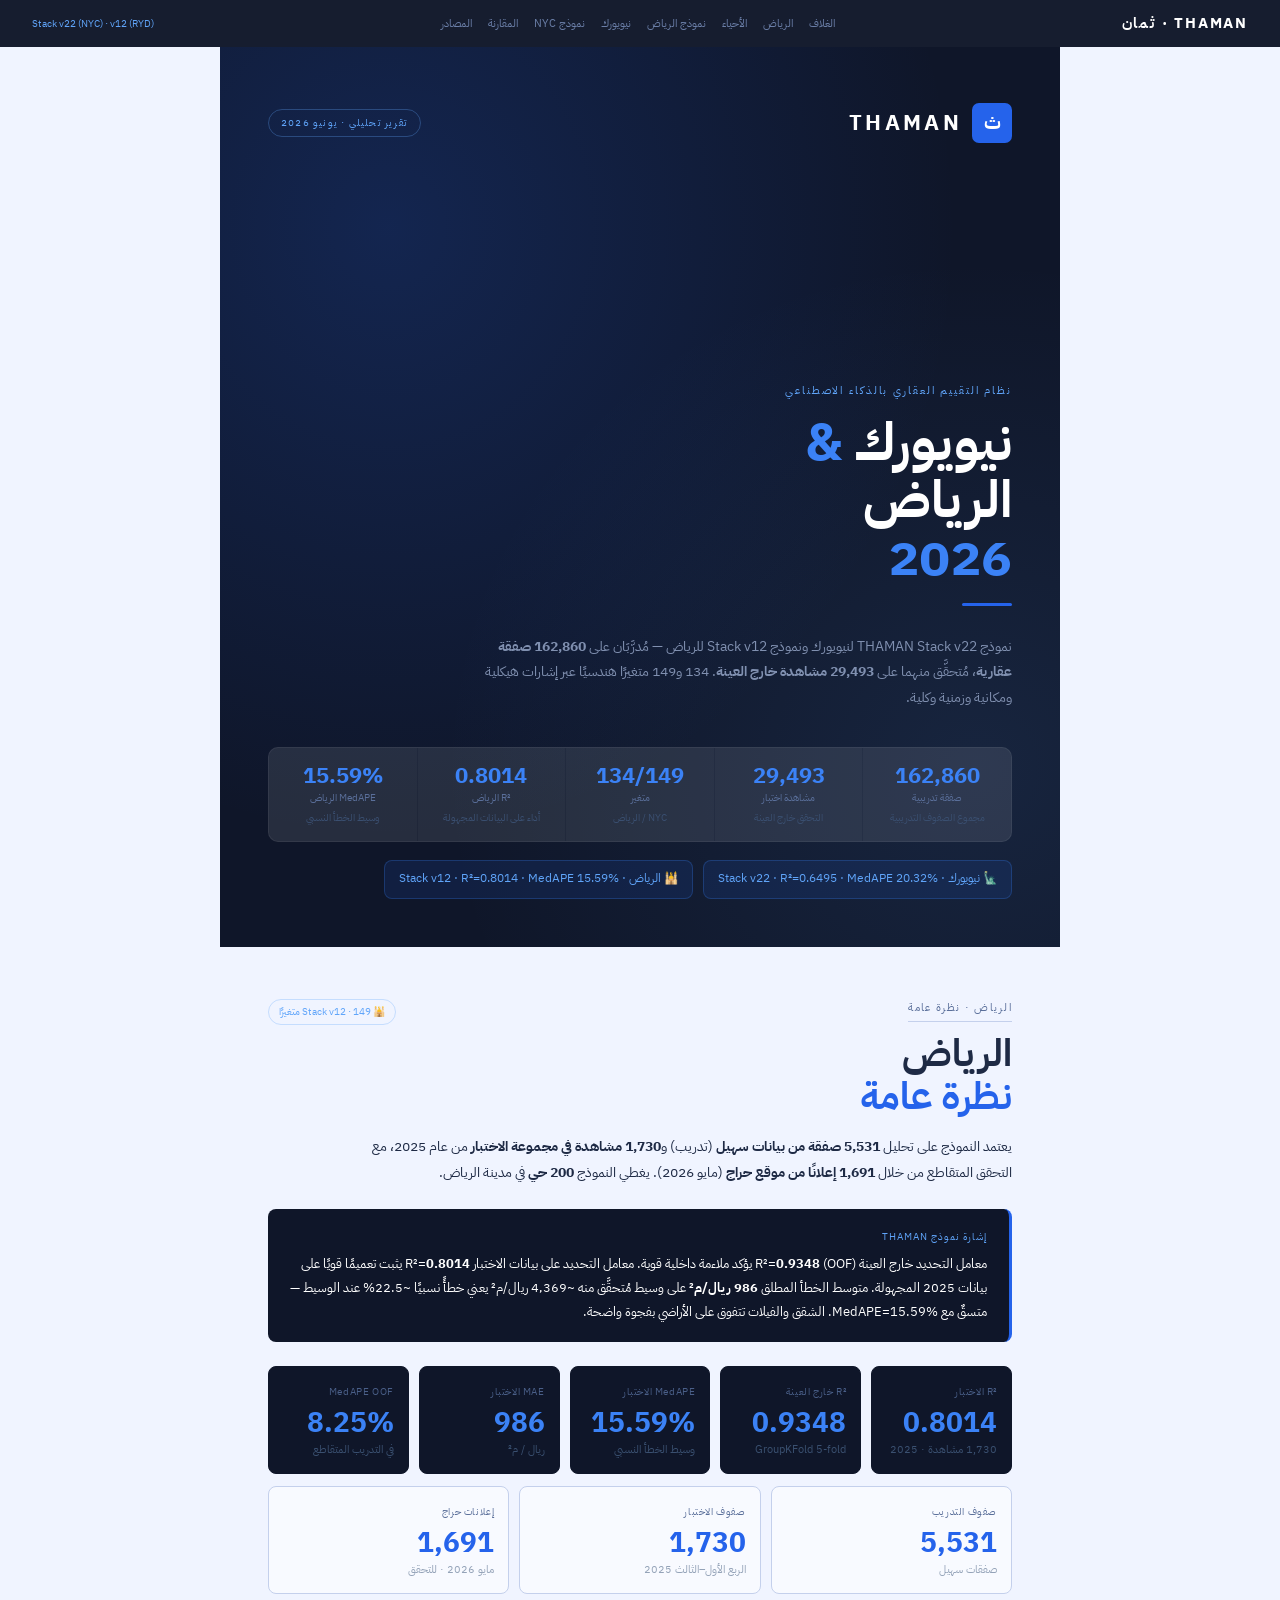
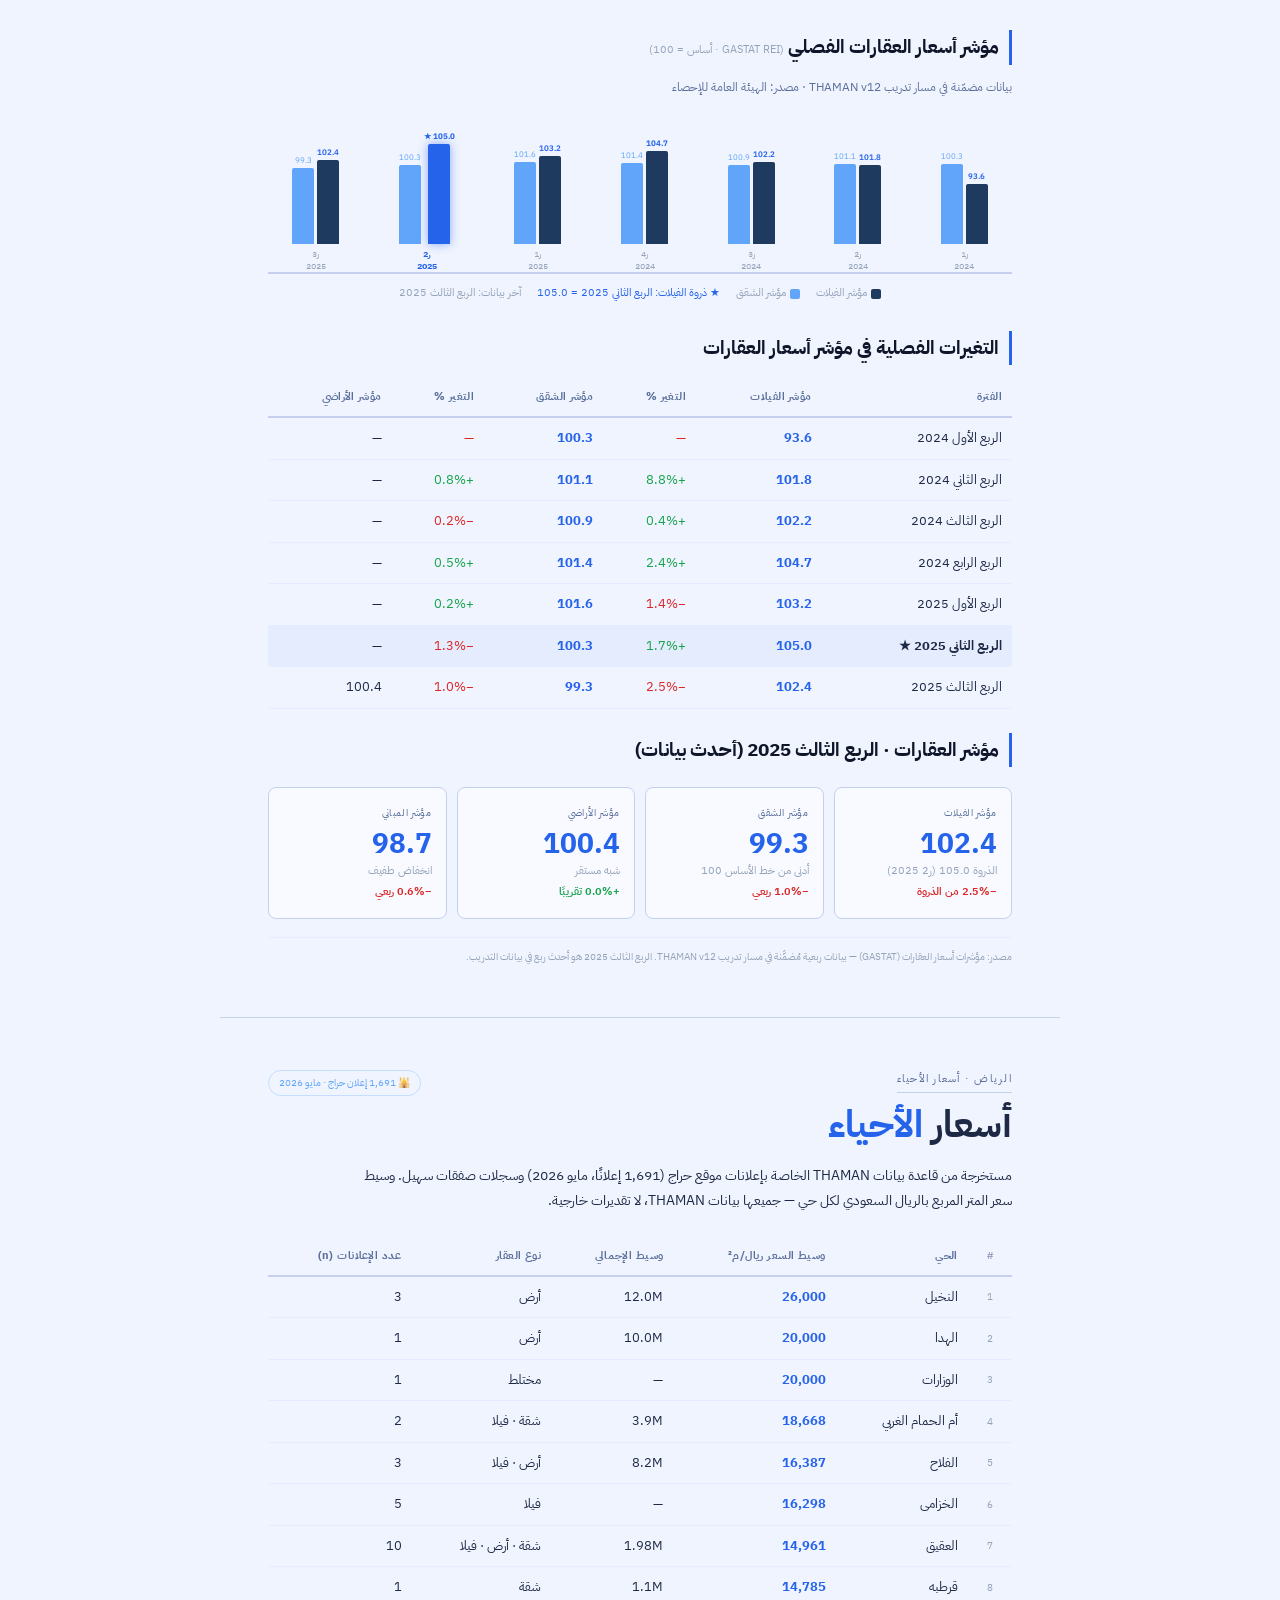
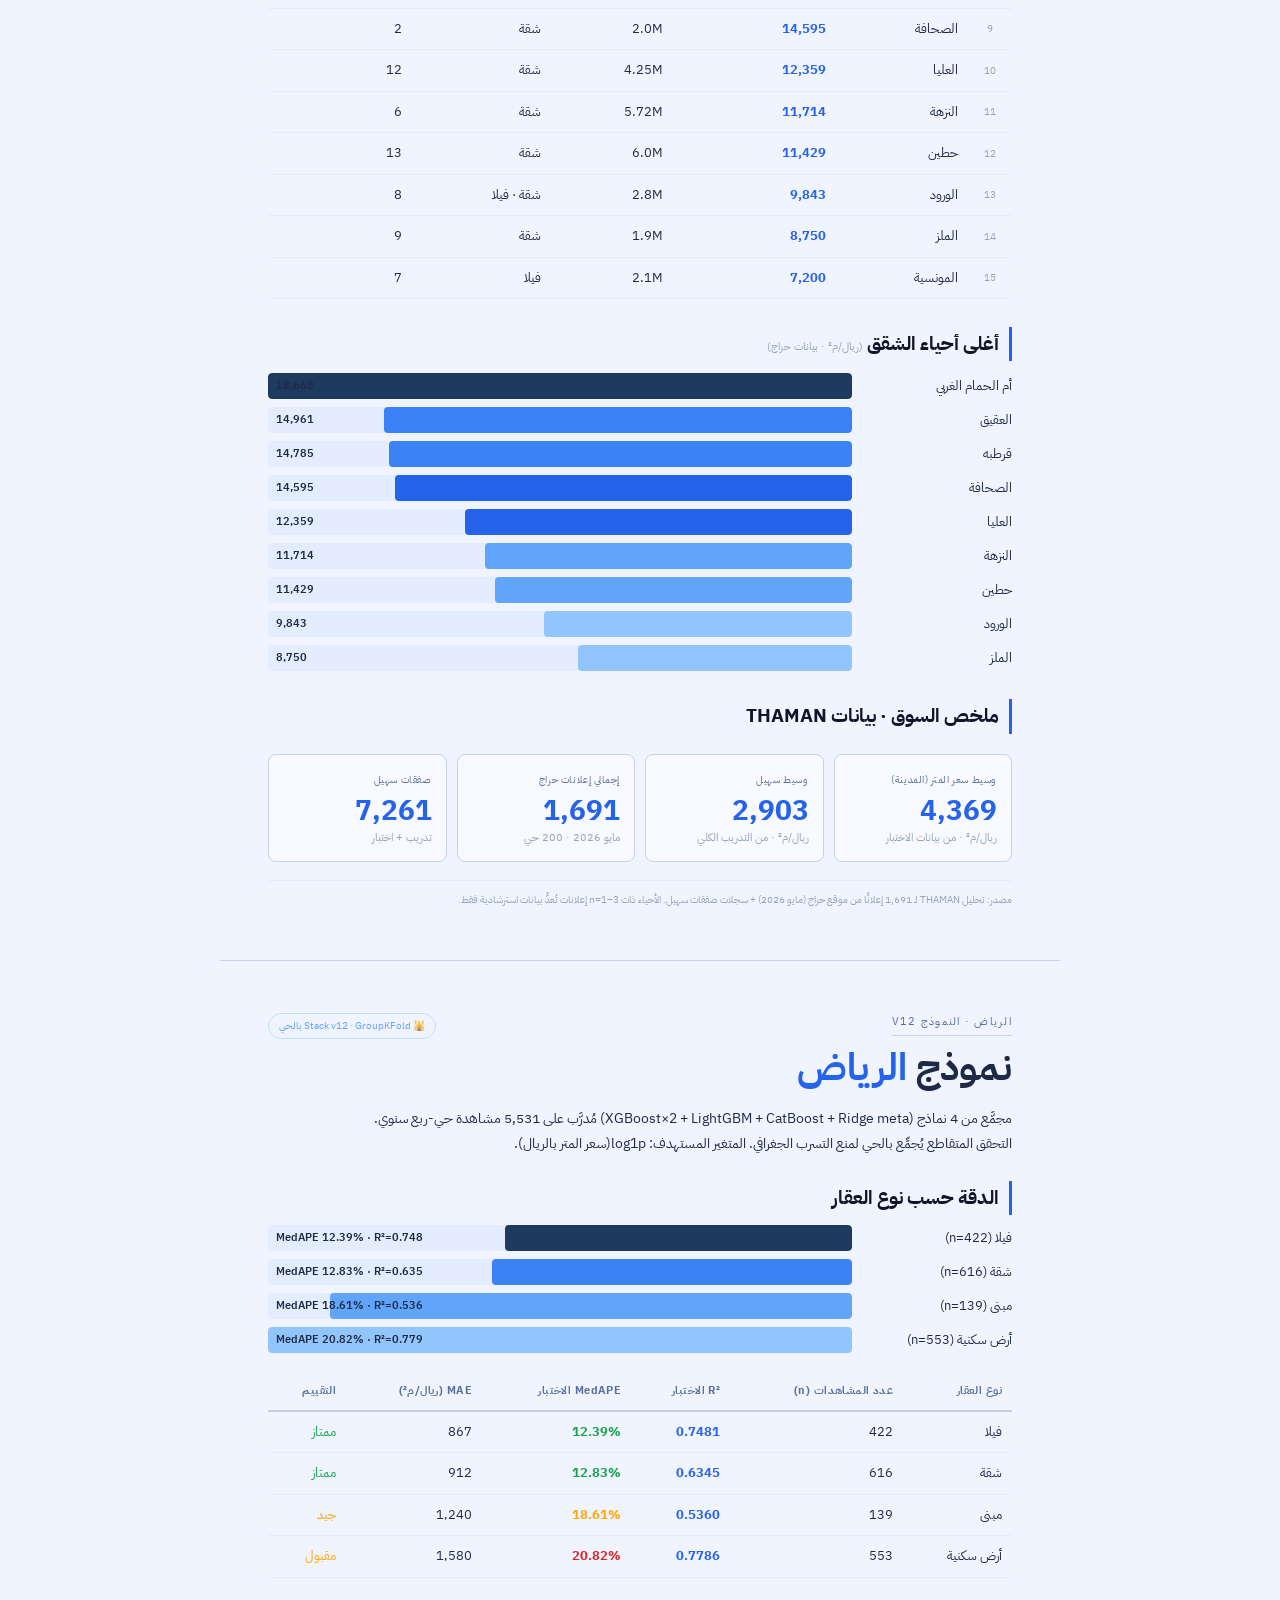
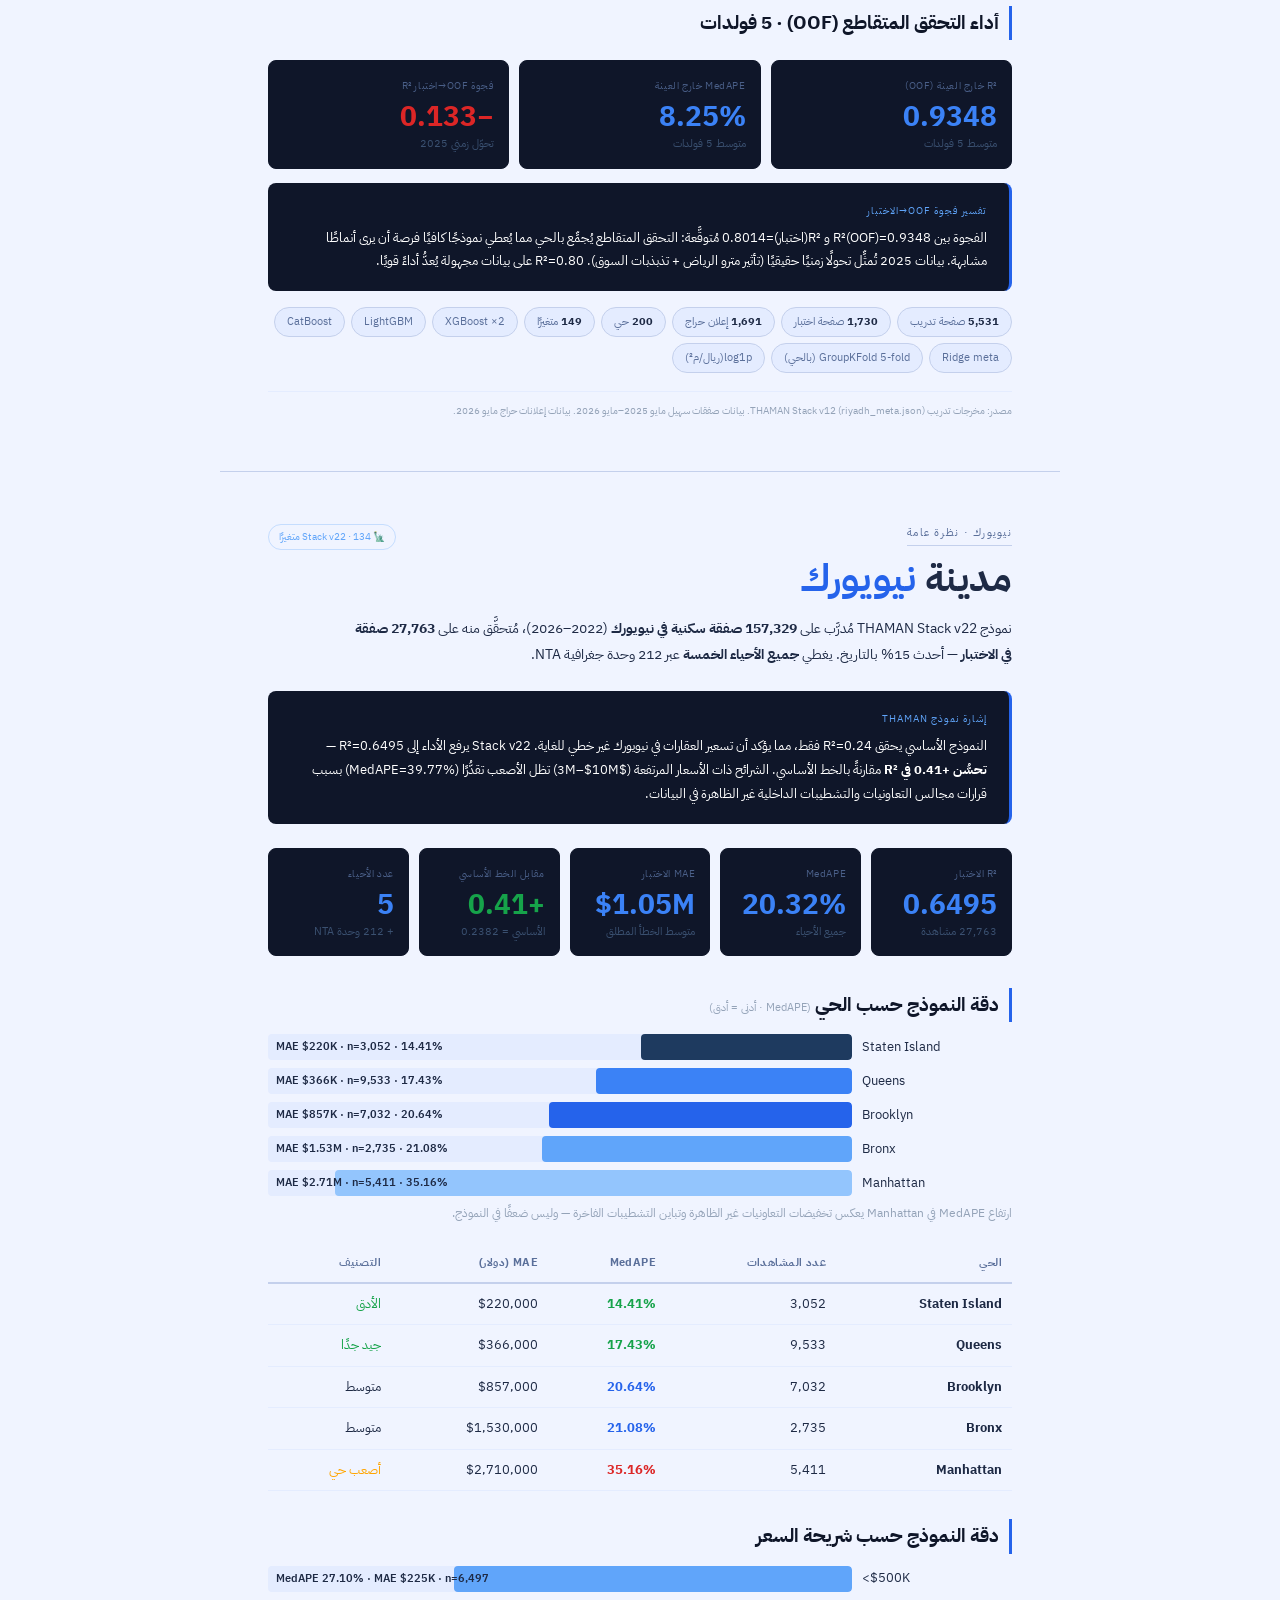
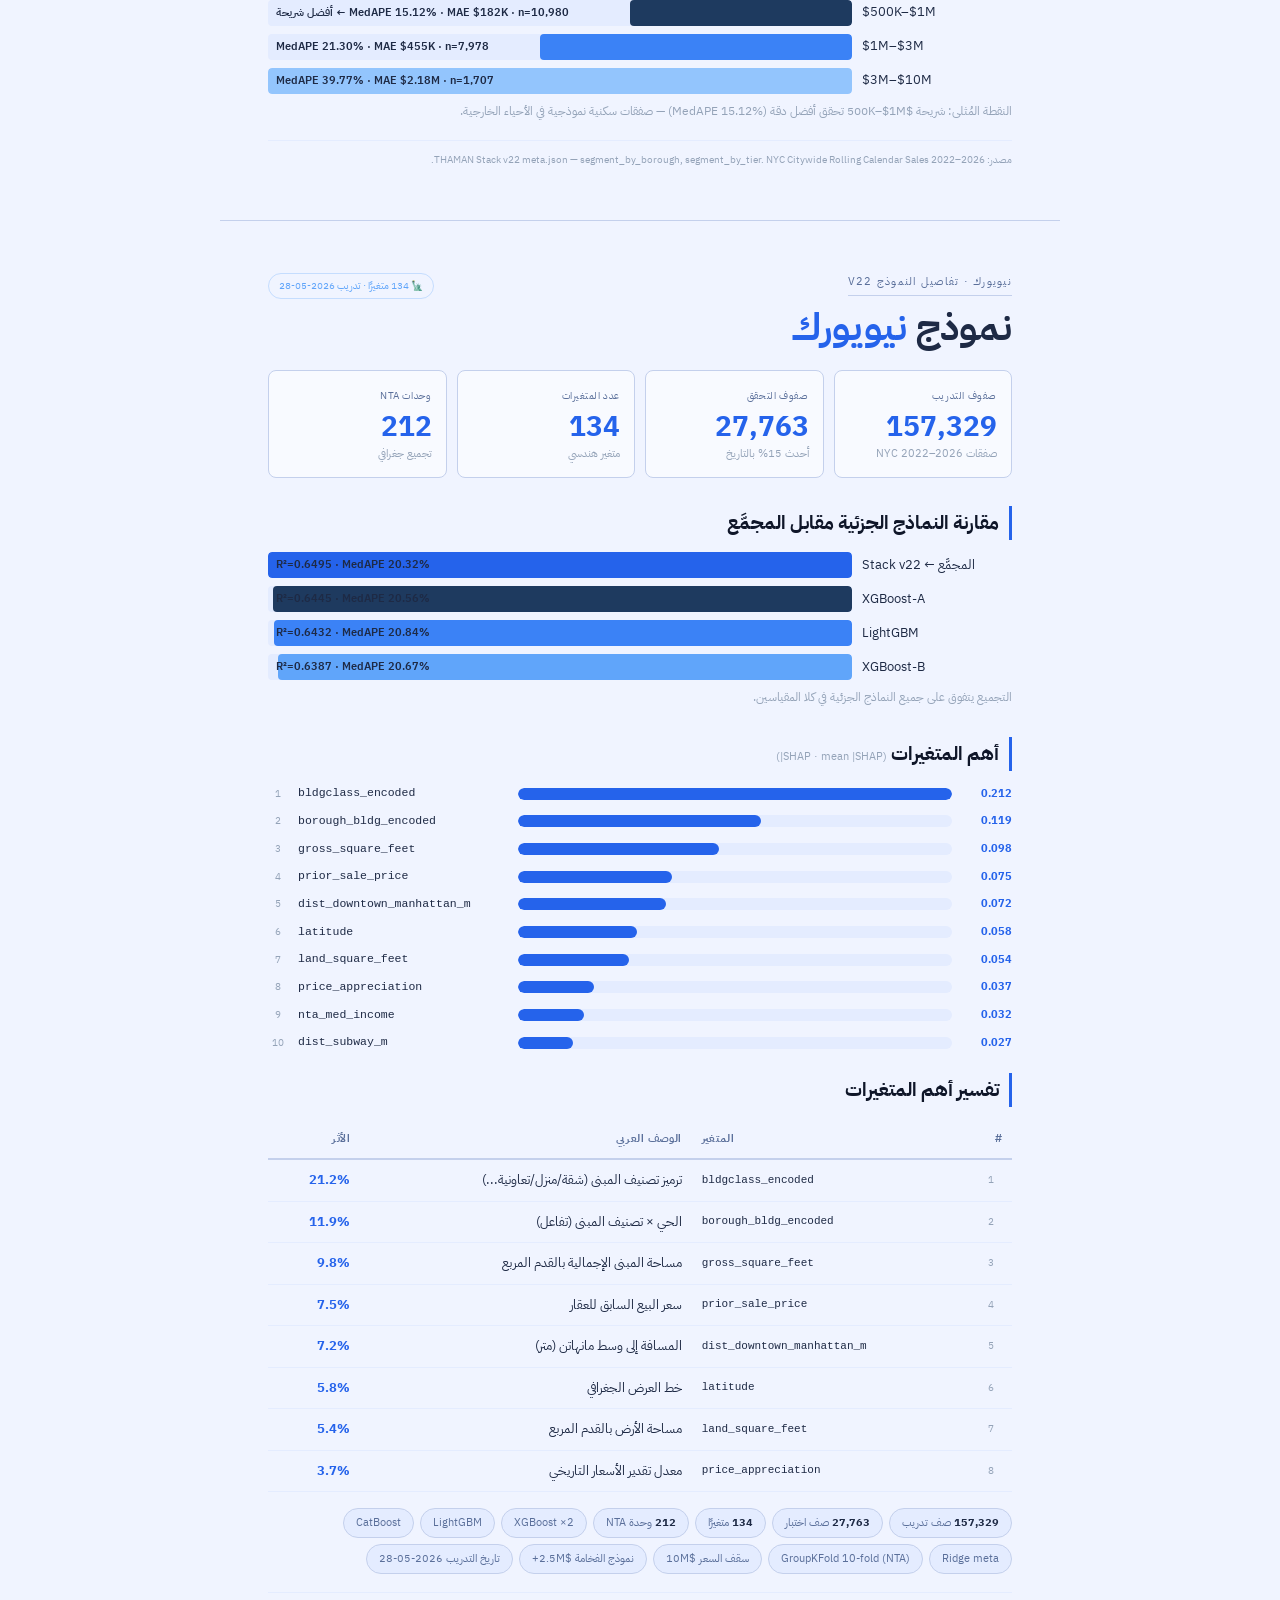
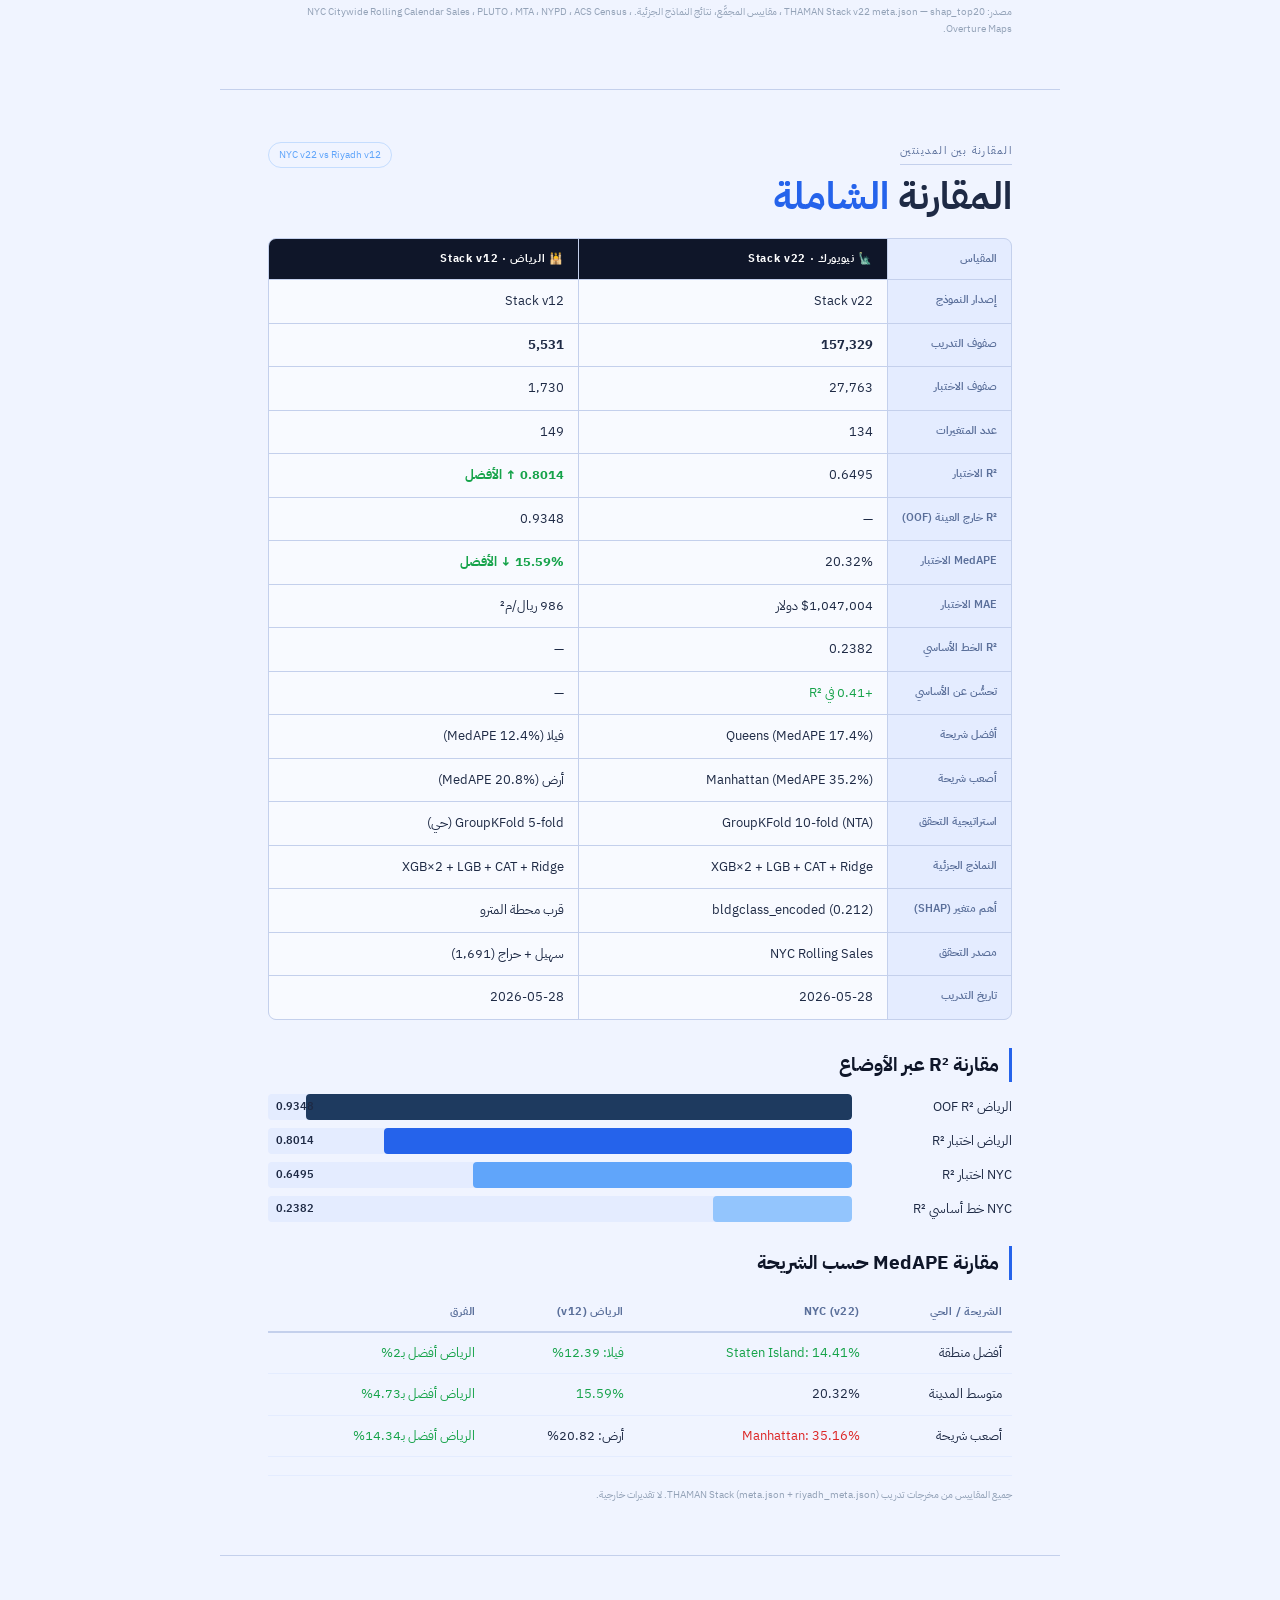
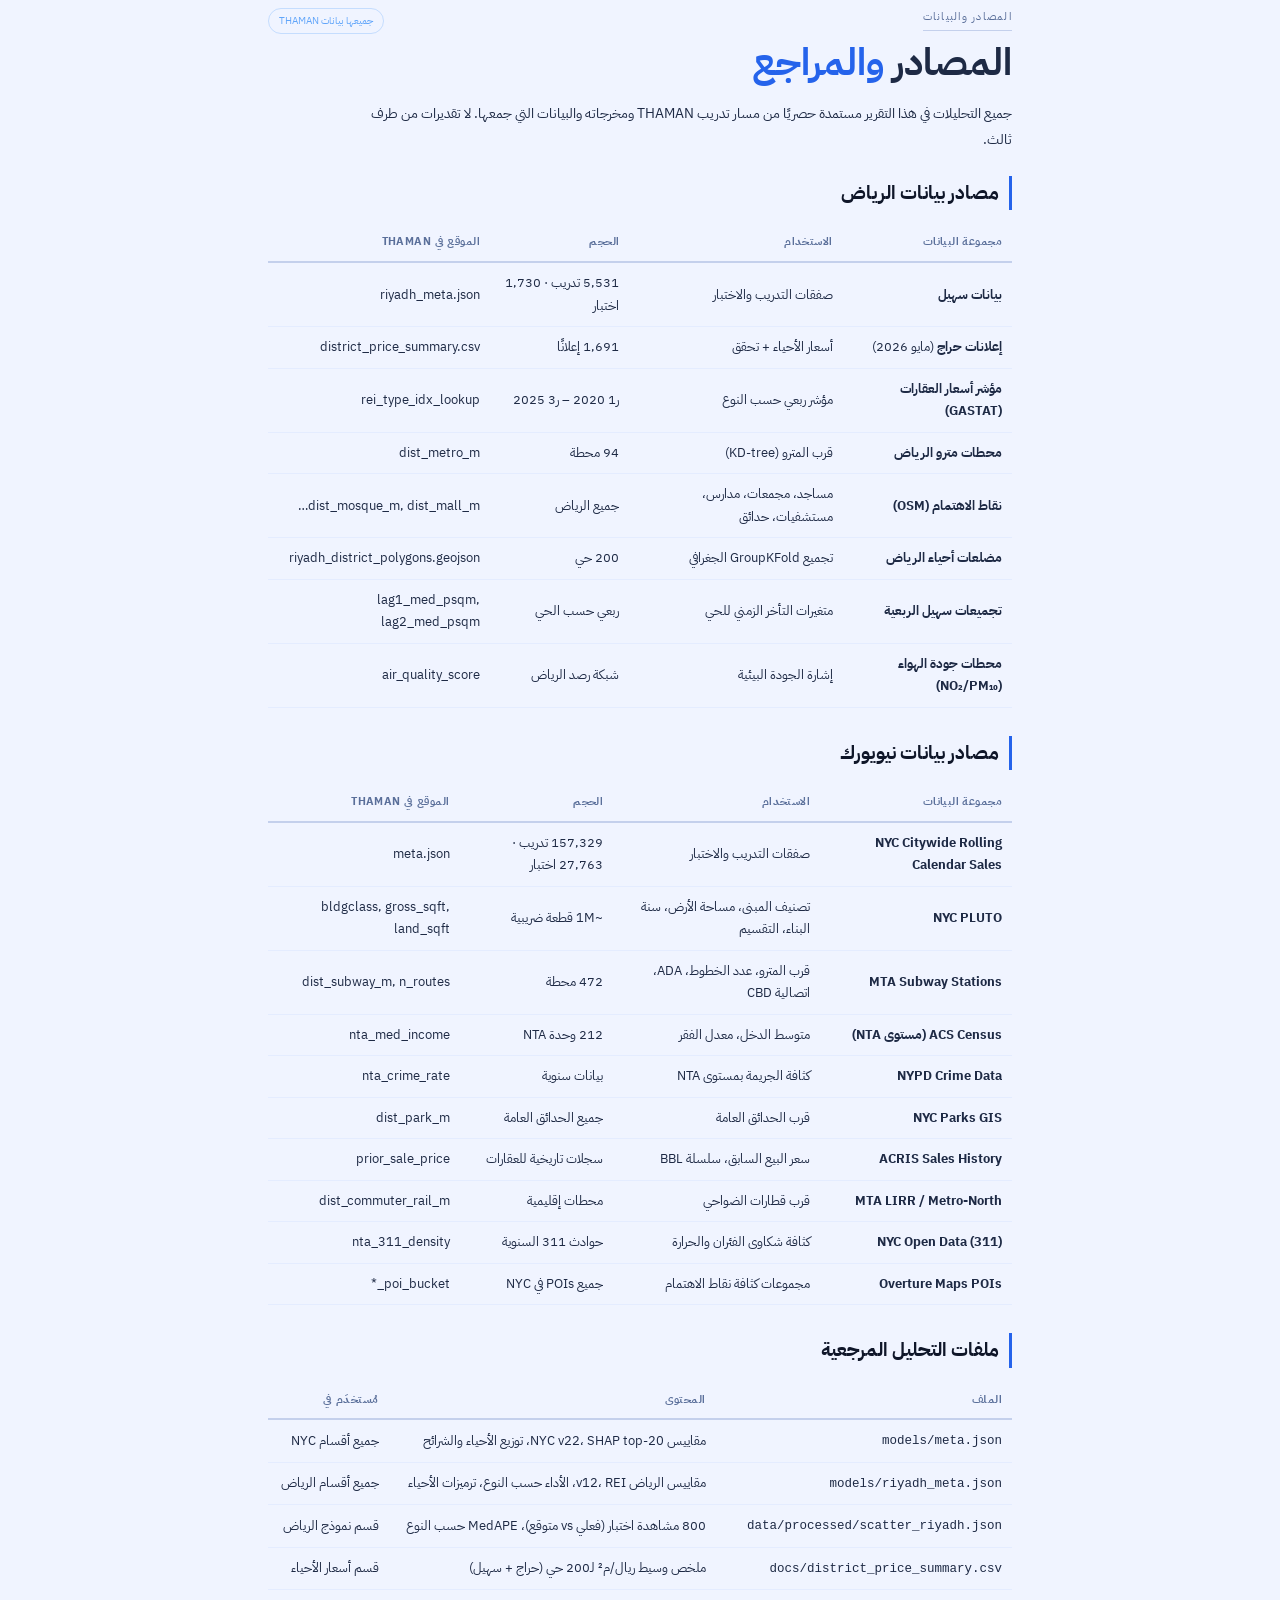
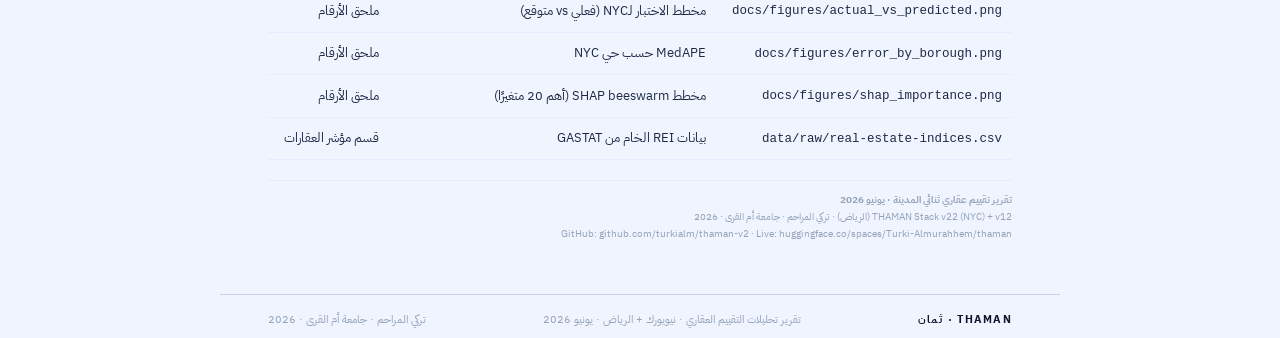
==== commit 95aa5560: "Fix Dockerfile: remove deleted CSVs + full Arabic analytics report - Dockerfile: remove COPY lines f" ====
--- a/docs/thaman_riyadh_report_june2026.html
+++ b/docs/thaman_riyadh_report_june2026.html
@@ -1,11 +1,11 @@
 <!DOCTYPE html>
-<html lang="en">
+<html lang="ar" dir="rtl">
 <head>
 <meta charset="UTF-8">
 <meta name="viewport" content="width=device-width, initial-scale=1.0">
-<title>THAMAN — Dual-City AVM Report · NYC + Riyadh · 2026</title>
+<title>ثمان — تقرير تحليلات التقييم العقاري · نيويورك + الرياض · 2026</title>
 <style>
-@import url('https://fonts.googleapis.com/css2?family=IBM+Plex+Sans+Arabic:wght@300;400;500;600;700&family=Inter:wght@300;400;500;600;700;800&display=swap');
+@import url('https://fonts.googleapis.com/css2?family=IBM+Plex+Sans+Arabic:wght@300;400;500;600;700&family=Playfair+Display:wght@700;800&display=swap');
 
 :root {
   --bg:    #f0f4ff;
@@ -25,9 +25,12 @@
 }
 
 * { margin:0; padding:0; box-sizing:border-box; }
-body { background:var(--bg); color:var(--text); font-family:'Inter','IBM Plex Sans Arabic',sans-serif; font-size:14px; line-height:1.6; }
-
-.page { max-width:820px; margin:0 auto; }
+body {
+  background:var(--bg); color:var(--text);
+  font-family:'IBM Plex Sans Arabic',sans-serif;
+  font-size:14px; line-height:1.8;
+}
+.page { max-width:840px; margin:0 auto; }
 
 /* NAV */
 .top-nav {
@@ -35,11 +38,11 @@
   background:rgba(15,22,41,0.97); backdrop-filter:blur(12px);
   padding:10px 32px; display:flex; align-items:center; justify-content:space-between;
 }
-.nav-logo { font-weight:800; font-size:15px; letter-spacing:0.15em; color:#fff; }
-.nav-links { display:flex; gap:18px; }
-.nav-links a { font-size:11px; color:#6b7fa8; text-decoration:none; letter-spacing:0.04em; cursor:pointer; }
+.nav-logo { font-weight:800; font-size:15px; letter-spacing:0.12em; color:#fff; }
+.nav-links { display:flex; gap:16px; }
+.nav-links a { font-size:11px; color:#6b7fa8; text-decoration:none; cursor:pointer; }
 .nav-links a:hover { color:var(--blue3); }
-.nav-badge { font-size:10px; color:var(--blue3); letter-spacing:0.08em; }
+.nav-badge { font-size:10px; color:var(--blue3); }
 
 /* COVER */
 .cover {
@@ -49,829 +52,1027 @@
 }
 .cover::before {
   content:''; position:absolute; inset:0;
-  background: radial-gradient(ellipse at 80% 20%, rgba(37,99,235,0.18) 0%, transparent 60%),
-              radial-gradient(ellipse at 10% 80%, rgba(96,165,250,0.10) 0%, transparent 50%);
+  background:
+    radial-gradient(ellipse at 20% 20%, rgba(37,99,235,0.20) 0%, transparent 60%),
+    radial-gradient(ellipse at 90% 80%, rgba(96,165,250,0.10) 0%, transparent 50%);
   pointer-events:none;
 }
 .cover-top { display:flex; align-items:center; justify-content:space-between; position:relative; z-index:1; }
 .logo { display:flex; align-items:center; gap:10px; }
-.logo-mark { width:38px; height:38px; background:var(--blue); border-radius:6px; display:flex; align-items:center; justify-content:center; font-weight:800; font-size:17px; color:#fff; }
-.logo-text { font-size:20px; font-weight:800; letter-spacing:0.18em; }
-.cover-tag { font-size:10px; color:var(--blue3); letter-spacing:0.15em; border:1px solid rgba(96,165,250,0.3); padding:4px 10px; border-radius:20px; }
+.logo-mark { width:40px; height:40px; background:var(--blue); border-radius:7px; display:flex; align-items:center; justify-content:center; font-weight:800; font-size:19px; color:#fff; font-family:'IBM Plex Sans Arabic',sans-serif; }
+.logo-text { font-size:22px; font-weight:800; letter-spacing:0.15em; }
+.cover-tag { font-size:10px; color:var(--blue3); letter-spacing:0.12em; border:1px solid rgba(96,165,250,0.3); padding:4px 12px; border-radius:20px; }
 
 .cover-hero { position:relative; z-index:1; margin-top:auto; padding-top:60px; }
-.cover-label { font-size:10px; color:var(--blue3); letter-spacing:0.2em; text-transform:uppercase; margin-bottom:12px; }
-.cover-title { font-size:54px; font-weight:800; line-height:1.08; margin-bottom:16px; }
+.cover-eyebrow { font-size:10.5px; color:var(--blue3); letter-spacing:0.18em; text-transform:uppercase; margin-bottom:14px; }
+.cover-title { font-size:52px; font-weight:700; line-height:1.1; margin-bottom:16px; }
 .cover-title .accent { color:var(--blue2); }
-.cover-divider { width:48px; height:3px; background:var(--blue); border-radius:2px; margin-bottom:32px; }
-.cover-sub { font-size:13px; color:#8090b0; max-width:520px; line-height:1.85; margin-bottom:36px; }
-
-.kpi-strip { display:grid; grid-template-columns:repeat(5,1fr); gap:1px; background:rgba(255,255,255,0.06); border-radius:10px; overflow:hidden; border:1px solid rgba(255,255,255,0.08); }
-.kpi { background:rgba(255,255,255,0.03); padding:18px 10px; text-align:center; }
-.kpi .num { font-size:21px; font-weight:800; color:var(--blue2); display:block; line-height:1.1; }
+.cover-divider { width:50px; height:3px; background:var(--blue); border-radius:2px; margin-bottom:28px; }
+.cover-desc { font-size:13.5px; color:#8090b0; max-width:540px; line-height:1.9; margin-bottom:36px; }
+
+/* KPI Strip */
+.kpi-strip { display:grid; grid-template-columns:repeat(5,1fr); gap:1px; background:rgba(255,255,255,0.07); border-radius:10px; overflow:hidden; border:1px solid rgba(255,255,255,0.09); }
+.kpi { background:rgba(255,255,255,0.03); padding:16px 10px; text-align:center; }
+.kpi .num { font-size:22px; font-weight:700; color:var(--blue2); display:block; line-height:1.1; }
 .kpi .unit { font-size:9.5px; color:#5a6f9a; margin-top:2px; }
-.kpi .lbl { font-size:9.5px; color:#3a4f70; margin-top:5px; line-height:1.3; }
+.kpi .lbl { font-size:9.5px; color:#3a4f70; margin-top:5px; line-height:1.4; }
 
 .city-pills { display:flex; gap:10px; margin-top:18px; flex-wrap:wrap; position:relative; z-index:1; }
-.city-pill { display:flex; align-items:center; gap:8px; background:rgba(37,99,235,0.12); border:1px solid rgba(59,130,246,0.25); border-radius:8px; padding:8px 14px; font-size:11px; color:var(--blue3); }
-
-/* SECTIONS */
+.city-pill { display:flex; align-items:center; gap:8px; background:rgba(37,99,235,0.12); border:1px solid rgba(59,130,246,0.25); border-radius:8px; padding:8px 14px; font-size:11.5px; color:var(--blue3); }
+
+/* SECTION */
 .section { padding:52px 48px; border-bottom:1px solid var(--line); }
-.section-top { display:flex; align-items:flex-start; justify-content:space-between; margin-bottom:6px; }
-.section-label { font-size:10px; color:var(--muted); letter-spacing:0.14em; text-transform:uppercase; border-bottom:1px solid var(--line); padding-bottom:3px; }
-.section-city { font-size:10px; color:var(--blue3); }
-.h1 { font-size:38px; font-weight:800; line-height:1.1; margin-bottom:14px; }
+.section-top { display:flex; align-items:flex-start; justify-content:space-between; margin-bottom:8px; }
+.section-label { font-size:10.5px; color:var(--muted); letter-spacing:0.12em; text-transform:uppercase; border-bottom:1px solid var(--line); padding-bottom:3px; }
+.section-badge { font-size:10px; color:var(--blue3); padding:3px 10px; border:1px solid rgba(96,165,250,0.3); border-radius:20px; }
+.h1 { font-size:38px; font-weight:700; line-height:1.12; margin-bottom:16px; }
 .h1 .accent { color:var(--blue); }
-.h2 { font-size:20px; font-weight:700; margin-bottom:12px; color:var(--navy); }
-.lead { font-size:13.5px; color:var(--text); max-width:620px; line-height:1.85; margin-bottom:24px; }
-
-.callout { background:var(--navy); color:#fff; border-radius:8px; padding:18px 22px; margin-bottom:24px; font-size:12.5px; line-height:1.85; border-left:3px solid var(--blue); }
+.h2 { font-size:19px; font-weight:700; margin-bottom:12px; color:var(--navy); border-right:3px solid var(--blue); padding-right:10px; }
+.lead { font-size:13.5px; color:var(--text); max-width:660px; line-height:1.9; margin-bottom:24px; }
+
+/* CALLOUT */
+.callout { background:var(--navy); color:#fff; border-radius:8px; padding:18px 22px; margin-bottom:24px; font-size:12.5px; line-height:1.9; border-right:3px solid var(--blue); }
 .callout .cl { font-size:10px; color:var(--blue3); display:block; margin-bottom:6px; letter-spacing:0.1em; }
 
-/* METRIC CARDS */
+/* CARDS */
 .card-row { display:grid; gap:10px; margin-top:20px; }
-.card-row.cols2 { grid-template-columns:1fr 1fr; }
-.card-row.cols3 { grid-template-columns:1fr 1fr 1fr; }
-.card-row.cols4 { grid-template-columns:1fr 1fr 1fr 1fr; }
-.card { background:var(--white); border:1px solid var(--line); border-radius:8px; padding:18px 16px; }
-.card.dark { background:var(--navy); color:#fff; border-color:var(--navy); }
-.card .cap { font-size:10px; color:var(--muted); letter-spacing:0.08em; margin-bottom:8px; }
-.card.dark .cap { color:#4a5f88; }
-.card .val { font-size:30px; font-weight:800; line-height:1; }
+.card-row.c2 { grid-template-columns:1fr 1fr; }
+.card-row.c3 { grid-template-columns:1fr 1fr 1fr; }
+.card-row.c4 { grid-template-columns:1fr 1fr 1fr 1fr; }
+.card-row.c5 { grid-template-columns:1fr 1fr 1fr 1fr 1fr; }
+.card { background:var(--white); border:1px solid var(--line); border-radius:8px; padding:16px 14px; }
+.card.dark { background:var(--navy); border-color:var(--navy); color:#fff; }
+.card.accent-card { background:linear-gradient(135deg,#1e3a8a,var(--navy)); border-color:#1e3a8a; color:#fff; }
+.card .cap { font-size:10px; color:var(--muted); letter-spacing:0.06em; margin-bottom:8px; }
+.card.dark .cap, .card.accent-card .cap { color:#4a5f88; }
+.card .val { font-size:28px; font-weight:700; line-height:1; }
 .card.dark .val { color:var(--blue2); }
-.card .sub { font-size:11px; color:var(--dim); margin-top:4px; }
+.card.accent-card .val { color:var(--blue3); }
+.card .sub { font-size:11px; color:var(--dim); margin-top:5px; line-height:1.4; }
 .card.dark .sub { color:#3a5070; }
+.card .delta { font-size:11px; font-weight:600; margin-top:4px; }
 .pos { color:var(--pos) !important; }
 .neg { color:var(--neg) !important; }
-.blue-v { color:var(--blue) !important; }
-
-/* HORIZONTAL BAR */
+.bl { color:var(--blue) !important; }
+
+/* HORIZONTAL BARS */
 .bars { margin-top:8px; }
 .bar-row { display:flex; align-items:center; gap:10px; margin-bottom:8px; }
-.bar-lbl { width:130px; text-align:right; font-size:12.5px; flex-shrink:0; direction:rtl; }
-.bar-lbl.en { direction:ltr; text-align:left; width:140px; }
+.bar-lbl { width:150px; font-size:12.5px; flex-shrink:0; text-align:right; }
+.bar-lbl.en { text-align:left; direction:ltr; }
 .bar-track { flex:1; height:26px; background:var(--bg2); border-radius:4px; overflow:hidden; position:relative; }
 .bar-fill { height:100%; border-radius:4px; }
-.bar-v { position:absolute; left:8px; top:50%; transform:translateY(-50%); font-size:11px; font-weight:600; color:var(--text); }
-.b-navy  { background:#1e3a5f; }
-.b-blue  { background:var(--blue); }
-.b-blue2 { background:var(--blue2); }
-.b-blue3 { background:var(--blue3); }
-.b-blue4 { background:var(--blue4); }
+.bar-v { position:absolute; right:8px; top:50%; transform:translateY(-50%); font-size:11px; font-weight:600; color:var(--text); }
+.bar-v.l { right:auto; left:8px; }
+.b-n  { background:#1e3a5f; }
+.b-b  { background:var(--blue); }
+.b-b2 { background:var(--blue2); }
+.b-b3 { background:var(--blue3); }
+.b-b4 { background:var(--blue4); }
 
 /* REI CHART */
-.rei-chart { margin-top:20px; }
-.rei-bars-wrap { display:flex; align-items:flex-end; gap:12px; height:160px; justify-content:space-around; border-bottom:2px solid var(--line); }
-.rei-qgroup { display:flex; flex-direction:column; align-items:center; }
+.rei-wrap { display:flex; align-items:flex-end; gap:11px; height:160px; justify-content:space-around; border-bottom:2px solid var(--line); margin-top:16px; }
+.rei-q { display:flex; flex-direction:column; align-items:center; }
 .rei-pair { display:flex; gap:3px; align-items:flex-end; }
 .rei-bar { width:22px; border-radius:2px 2px 0 0; }
-.rei-qlbl { font-size:9px; color:var(--dim); margin-top:5px; text-align:center; line-height:1.3; }
-.rei-legend { display:flex; gap:16px; justify-content:center; margin-top:10px; font-size:10px; color:var(--dim); }
+.rei-ql { font-size:9px; color:var(--dim); margin-top:5px; text-align:center; line-height:1.3; }
+.rei-legend { display:flex; gap:16px; justify-content:center; margin-top:10px; font-size:10.5px; color:var(--dim); flex-wrap:wrap; }
+.vl { display:flex; align-items:center; gap:4px; }
+.vldot { width:10px; height:10px; border-radius:2px; }
 
 /* TABLE */
-.tbl { width:100%; border-collapse:collapse; margin-top:14px; }
-.tbl th { font-size:10px; letter-spacing:0.08em; color:var(--muted); padding:8px 10px; text-align:left; border-bottom:2px solid var(--line); }
-.tbl td { padding:9px 10px; border-bottom:1px solid var(--bg2); font-size:12.5px; }
+.tbl { width:100%; border-collapse:collapse; margin-top:14px; font-size:12.5px; }
+.tbl th { font-size:10.5px; color:var(--muted); padding:9px 10px; text-align:right; border-bottom:2px solid var(--line); letter-spacing:0.04em; }
+.tbl th.en { text-align:left; direction:ltr; }
+.tbl td { padding:9px 10px; border-bottom:1px solid var(--bg2); }
 .tbl tr:hover td { background:var(--bg2); }
-.tbl .rank { font-size:10px; color:var(--dim); width:24px; }
+.tbl .num-cell { font-weight:700; color:var(--blue); }
+.tbl .rank { font-size:10px; color:var(--dim); text-align:center; }
 
 /* SHAP */
-.shap-row { display:flex; align-items:center; gap:10px; margin-bottom:7px; }
-.shap-rank { width:20px; font-size:10px; color:var(--dim); text-align:center; }
-.shap-feat { width:210px; font-size:12px; font-family:monospace; color:var(--text); }
-.shap-track { flex:1; height:12px; background:var(--bg2); border-radius:6px; overflow:hidden; }
-.shap-fill { height:100%; background:var(--blue); border-radius:6px; }
-.shap-val { width:50px; font-size:11px; font-weight:600; color:var(--blue); text-align:right; }
+.shap-row { display:flex; align-items:center; gap:10px; margin-bottom:7px; direction:ltr; }
+.shap-rk { width:20px; font-size:10px; color:var(--dim); text-align:center; }
+.shap-ft { width:210px; font-size:11.5px; font-family:monospace; color:var(--text); }
+.shap-tr { flex:1; height:12px; background:var(--bg2); border-radius:6px; overflow:hidden; }
+.shap-fi { height:100%; background:var(--blue); border-radius:6px; }
+.shap-v { width:50px; font-size:11px; font-weight:700; color:var(--blue); text-align:right; }
+
+/* COMPARE */
+.cmp { display:grid; grid-template-columns:auto 1fr 1fr; gap:1px; background:var(--line); border-radius:8px; overflow:hidden; border:1px solid var(--line); margin-top:20px; }
+.cm { background:var(--white); padding:10px 14px; font-size:12.5px; }
+.cm.hd { background:var(--navy); color:#fff; font-size:11px; font-weight:700; letter-spacing:0.06em; }
+.cm.mt { background:var(--bg2); font-size:11px; color:var(--muted); font-weight:600; }
 
 /* PILLS */
-.pills { display:flex; flex-wrap:wrap; gap:7px; margin-top:16px; }
-.pill { background:var(--bg2); border:1px solid var(--line); border-radius:20px; padding:4px 13px; font-size:11px; color:var(--muted); }
+.pills { display:flex; flex-wrap:wrap; gap:6px; margin-top:16px; }
+.pill { background:var(--bg2); border:1px solid var(--line); border-radius:20px; padding:4px 12px; font-size:11px; color:var(--muted); direction:rtl; }
 .pill b { color:var(--text); }
 
-/* COMPARE GRID */
-.compare-grid { display:grid; grid-template-columns:auto 1fr 1fr; gap:1px; background:var(--line); border-radius:8px; overflow:hidden; border:1px solid var(--line); margin-top:20px; }
-.cg-cell { background:var(--white); padding:11px 14px; font-size:12.5px; }
-.cg-cell.header { background:var(--navy); color:#fff; font-size:11px; letter-spacing:0.08em; font-weight:700; }
-.cg-cell.metric { background:var(--bg2); font-size:11px; color:var(--muted); font-weight:600; }
-
-/* VL */
-.vl-item { display:flex; align-items:center; gap:4px; }
-.vl-dot { width:8px; height:8px; border-radius:2px; }
-
-/* SOURCE NOTE */
-.src-note { font-size:10px; color:var(--dim); margin-top:18px; line-height:1.6; border-top:1px solid var(--bg2); padding-top:10px; }
+/* SRC NOTE */
+.src { font-size:10px; color:var(--dim); margin-top:18px; border-top:1px solid var(--bg2); padding-top:10px; line-height:1.7; }
 
 /* FOOTER */
-.footer { display:flex; align-items:center; justify-content:space-between; padding:16px 48px; border-top:1px solid var(--line); font-size:10px; color:var(--dim); }
-.footer .fl { font-weight:700; letter-spacing:0.15em; color:var(--navy); }
+.footer { display:flex; align-items:center; justify-content:space-between; padding:16px 48px; border-top:1px solid var(--line); font-size:10.5px; color:var(--dim); }
+.footer .fl { font-weight:700; letter-spacing:0.12em; color:var(--navy); }
+
+/* METRIC HIGHLIGHT BOX */
+.metric-box { display:grid; grid-template-columns:1fr 1fr; gap:20px; margin-top:20px; }
+.mbox { background:var(--white); border:1px solid var(--line); border-radius:8px; padding:20px; position:relative; overflow:hidden; }
+.mbox::before { content:''; position:absolute; top:0; right:0; width:4px; height:100%; background:var(--blue); }
+.mbox .mv { font-size:36px; font-weight:700; color:var(--blue); line-height:1; }
+.mbox .mu { font-size:12px; color:var(--muted); margin-top:4px; }
+.mbox .ml { font-size:11.5px; color:var(--dim); margin-top:8px; }
 
 @media print { .top-nav { display:none; } .section { page-break-after:always; } }
 </style>
 </head>
 <body>
 
-<!-- NAV -->
 <nav class="top-nav">
-  <span class="nav-logo">THAMAN</span>
+  <span class="nav-logo">THAMAN · ثمان</span>
   <div class="nav-links">
-    <a onclick="scrollTo(0,0)">Cover</a>
-    <a onclick="document.getElementById('ryd-overview').scrollIntoView({behavior:'smooth'})">Riyadh</a>
-    <a onclick="document.getElementById('ryd-districts').scrollIntoView({behavior:'smooth'})">Districts</a>
-    <a onclick="document.getElementById('ryd-model').scrollIntoView({behavior:'smooth'})">RYD Model</a>
-    <a onclick="document.getElementById('nyc-overview').scrollIntoView({behavior:'smooth'})">NYC</a>
-    <a onclick="document.getElementById('nyc-model').scrollIntoView({behavior:'smooth'})">NYC Model</a>
-    <a onclick="document.getElementById('compare').scrollIntoView({behavior:'smooth'})">Compare</a>
-    <a onclick="document.getElementById('references').scrollIntoView({behavior:'smooth'})">Sources</a>
+    <a onclick="scrollTo(0,0)">الغلاف</a>
+    <a onclick="document.getElementById('ryd').scrollIntoView({behavior:'smooth'})">الرياض</a>
+    <a onclick="document.getElementById('ryd-dist').scrollIntoView({behavior:'smooth'})">الأحياء</a>
+    <a onclick="document.getElementById('ryd-mdl').scrollIntoView({behavior:'smooth'})">نموذج الرياض</a>
+    <a onclick="document.getElementById('nyc').scrollIntoView({behavior:'smooth'})">نيويورك</a>
+    <a onclick="document.getElementById('nyc-mdl').scrollIntoView({behavior:'smooth'})">نموذج NYC</a>
+    <a onclick="document.getElementById('cmp').scrollIntoView({behavior:'smooth'})">المقارنة</a>
+    <a onclick="document.getElementById('refs').scrollIntoView({behavior:'smooth'})">المصادر</a>
   </div>
   <span class="nav-badge">Stack v22 (NYC) · v12 (RYD)</span>
 </nav>
 
 <div class="page">
 
-<!-- ══ COVER ══ -->
+<!-- ══════ COVER ══════ -->
 <div class="cover">
   <div class="cover-top">
     <div class="logo">
       <div class="logo-mark">ث</div>
       <span class="logo-text">THAMAN</span>
     </div>
-    <span class="cover-tag">DUAL-CITY AVM · JUNE 2026</span>
+    <span class="cover-tag">تقرير تحليلي · يونيو 2026</span>
   </div>
 
   <div class="cover-hero">
-    <div class="cover-label">AI-Powered Property Valuation Report</div>
-    <div class="cover-title">NYC <span class="accent">&amp;</span><br>Riyadh<br><span class="accent">Markets</span></div>
+    <div class="cover-eyebrow">نظام التقييم العقاري بالذكاء الاصطناعي</div>
+    <div class="cover-title">
+      نيويورك <span class="accent">&amp;</span><br>
+      الرياض<br>
+      <span class="accent">2026</span>
+    </div>
     <div class="cover-divider"></div>
-    <div class="cover-sub">
-      THAMAN Stack v22 (NYC) + v12 (Riyadh) — trained on 162,860 transactions,
-      validated against 29,493 holdout observations. 134 and 149 engineered features
-      across structural, spatial, temporal, and macroeconomic signals.
+    <div class="cover-desc">
+      نموذج THAMAN Stack v22 لنيويورك ونموذج Stack v12 للرياض —
+      مُدرَّبَان على <strong>162,860 صفقة عقارية</strong>،
+      مُتحقَّق منهما على <strong>29,493 مشاهدة خارج العينة</strong>.
+      134 و149 متغيرًا هندسيًا عبر إشارات هيكلية ومكانية وزمنية وكلية.
     </div>
 
     <div class="kpi-strip">
       <div class="kpi">
         <span class="num">162,860</span>
-        <div class="unit">transactions</div>
-        <div class="lbl">Total training rows</div>
+        <div class="unit">صفقة تدريبية</div>
+        <div class="lbl">مجموع الصفوف التدريبية</div>
       </div>
       <div class="kpi">
         <span class="num">29,493</span>
-        <div class="unit">holdout obs.</div>
-        <div class="lbl">Out-of-sample</div>
+        <div class="unit">مشاهدة اختبار</div>
+        <div class="lbl">التحقق خارج العينة</div>
       </div>
       <div class="kpi">
         <span class="num">134/149</span>
-        <div class="unit">features</div>
-        <div class="lbl">NYC / Riyadh</div>
+        <div class="unit">متغير</div>
+        <div class="lbl">NYC / الرياض</div>
       </div>
       <div class="kpi">
         <span class="num">0.8014</span>
-        <div class="unit">Riyadh R²</div>
-        <div class="lbl">Holdout (best)</div>
+        <div class="unit">R² الرياض</div>
+        <div class="lbl">أداء على البيانات المجهولة</div>
       </div>
       <div class="kpi">
         <span class="num">15.59%</span>
-        <div class="unit">MedAPE</div>
-        <div class="lbl">Riyadh holdout</div>
+        <div class="unit">MedAPE الرياض</div>
+        <div class="lbl">وسيط الخطأ النسبي</div>
       </div>
     </div>
 
     <div class="city-pills">
-      <div class="city-pill">🗽 NYC · Stack v22 · R²=0.6495 · MedAPE 20.32%</div>
-      <div class="city-pill">🕌 Riyadh · Stack v12 · R²=0.8014 · MedAPE 15.59%</div>
+      <div class="city-pill">🗽 نيويورك · Stack v22 · R²=0.6495 · MedAPE 20.32%</div>
+      <div class="city-pill">🕌 الرياض · Stack v12 · R²=0.8014 · MedAPE 15.59%</div>
     </div>
   </div>
 </div>
 
-<!-- ══ RIYADH OVERVIEW ══ -->
-<div class="section" id="ryd-overview">
+<!-- ══════ RIYADH OVERVIEW ══════ -->
+<div class="section" id="ryd">
   <div class="section-top">
-    <span class="section-label">Riyadh · Market Overview</span>
-    <span class="section-city">🕌 Stack v12</span>
+    <span class="section-label">الرياض · نظرة عامة</span>
+    <span class="section-badge">🕌 Stack v12 · 149 متغيرًا</span>
   </div>
   <div class="h1">الرياض<br><span class="accent">نظرة عامة</span></div>
 
   <p class="lead">
-    THAMAN trained on <strong>5,531 Suhail transactions</strong> (training) and validated against
-    <strong>1,730 holdout observations</strong> from 2025 Q1–Q3. Cross-validated with
-    <strong>1,691 Haraj listings</strong> (May 2026). Model covers <strong>200 Riyadh districts</strong>.
+    يعتمد النموذج على تحليل <strong>5,531 صفقة من بيانات سهيل</strong> (تدريب)
+    و<strong>1,730 مشاهدة في مجموعة الاختبار</strong> من عام 2025،
+    مع التحقق المتقاطع من خلال <strong>1,691 إعلانًا من موقع حراج</strong> (مايو 2026).
+    يغطي النموذج <strong>200 حي</strong> في مدينة الرياض.
   </p>
 
   <div class="callout">
-    <span class="cl">THAMAN MODEL SIGNAL</span>
-    OOF R²=<strong>0.9348</strong> confirms strong in-sample fit. Holdout R²=<strong>0.8014</strong>
-    shows robust generalisation to 2025 unseen data. MAE of <strong>986 SAR/m²</strong> on a
-    scatter-validated median of ~4,369 SAR/m² (±22.6%). Apartments and villas outperform
-    plots — MedAPE 12.83%/12.39% vs 20.82%.
-  </div>
-
-  <div class="card-row cols4">
-    <div class="card dark">
-      <div class="cap">Holdout R²</div>
-      <div class="val">0.8014</div>
-      <div class="sub">1,730 obs · 2025</div>
-    </div>
-    <div class="card dark">
-      <div class="cap">OOF R²</div>
-      <div class="val">0.9348</div>
-      <div class="sub">5-fold GroupKFold</div>
-    </div>
-    <div class="card dark">
-      <div class="cap">Holdout MedAPE</div>
-      <div class="val">15.59%</div>
-      <div class="sub">out-of-sample</div>
-    </div>
-    <div class="card dark">
-      <div class="cap">Holdout MAE</div>
-      <div class="val">986</div>
-      <div class="sub">SAR/m²</div>
-    </div>
+    <span class="cl">إشارة نموذج THAMAN</span>
+    معامل التحديد خارج العينة (OOF) R²=<strong>0.9348</strong> يؤكد ملاءمة داخلية قوية.
+    معامل التحديد على بيانات الاختبار R²=<strong>0.8014</strong> يثبت تعميمًا قويًا على بيانات 2025 المجهولة.
+    متوسط الخطأ المطلق <strong>986 ريال/م²</strong> على وسيط مُتحقَّق منه ~4,369 ريال/م²
+    يعني خطأً نسبيًا ~22.5% عند الوسيط — متسقٌ مع MedAPE=15.59%.
+    الشقق والفيلات تتفوق على الأراضي بفجوة واضحة.
+  </div>
+
+  <!-- Key metrics -->
+  <div class="card-row c5" style="margin-top:20px">
+    <div class="card dark"><div class="cap">R² الاختبار</div><div class="val">0.8014</div><div class="sub">1,730 مشاهدة · 2025</div></div>
+    <div class="card dark"><div class="cap">R² خارج العينة</div><div class="val">0.9348</div><div class="sub">GroupKFold 5-fold</div></div>
+    <div class="card dark"><div class="cap">MedAPE الاختبار</div><div class="val">15.59%</div><div class="sub">وسيط الخطأ النسبي</div></div>
+    <div class="card dark"><div class="cap">MAE الاختبار</div><div class="val">986</div><div class="sub">ريال / م²</div></div>
+    <div class="card dark"><div class="cap">MedAPE OOF</div><div class="val">8.25%</div><div class="sub">في التدريب المتقاطع</div></div>
+  </div>
+
+  <div class="card-row c3" style="margin-top:12px">
+    <div class="card"><div class="cap">صفوف التدريب</div><div class="val bl">5,531</div><div class="sub">صفقات سهيل</div></div>
+    <div class="card"><div class="cap">صفوف الاختبار</div><div class="val bl">1,730</div><div class="sub">الربع الأول–الثالث 2025</div></div>
+    <div class="card"><div class="cap">إعلانات حراج</div><div class="val bl">1,691</div><div class="sub">مايو 2026 · للتحقق</div></div>
   </div>
 
   <!-- REI Trend -->
   <div style="margin-top:36px">
-    <div class="h2">Real Estate Index Trend <span style="font-size:11px;font-weight:400;color:var(--dim)">(Saudi REI · THAMAN pipeline)</span></div>
-    <p style="font-size:12px;color:var(--muted);margin-bottom:16px">Base = 100 · Quarterly · Source: GASTAT REI embedded in THAMAN training features</p>
-
-    <div class="rei-chart">
-      <div class="rei-bars-wrap">
-        <!-- Q1 2024: villa=93.61, apt=100.34 -->
-        <div class="rei-qgroup">
-          <div class="rei-pair">
-            <div style="display:flex;flex-direction:column;align-items:center">
-              <span style="font-size:8px;font-weight:600;color:var(--blue)">93.6</span>
-              <div class="rei-bar" style="height:60px;background:#1e3a5f"></div>
-            </div>
-            <div style="display:flex;flex-direction:column;align-items:center">
-              <span style="font-size:8px;font-weight:600;color:var(--blue3)">100.3</span>
-              <div class="rei-bar" style="height:80px;background:var(--blue3)"></div>
-            </div>
-          </div>
-          <div class="rei-qlbl">Q1<br>2024</div>
+    <div class="h2">مؤشر أسعار العقارات الفصلي <span style="font-size:11px;font-weight:400;color:var(--dim)">(GASTAT REI · أساس = 100)</span></div>
+    <p style="font-size:12px;color:var(--muted);margin-bottom:8px">بيانات مضمّنة في مسار تدريب THAMAN v12 · مصدر: الهيئة العامة للإحصاء</p>
+
+    <div class="rei-wrap">
+      <!-- Q1 2024 -->
+      <div class="rei-q">
+        <div class="rei-pair">
+          <div style="display:flex;flex-direction:column;align-items:center">
+            <span style="font-size:8px;font-weight:600;color:var(--blue)">93.6</span>
+            <div class="rei-bar" style="height:60px;background:#1e3a5f"></div>
+          </div>
+          <div style="display:flex;flex-direction:column;align-items:center">
+            <span style="font-size:8px;color:var(--blue3)">100.3</span>
+            <div class="rei-bar" style="height:80px;background:var(--blue3)"></div>
+          </div>
         </div>
-        <!-- Q2 2024: villa=101.82, apt=101.07 -->
-        <div class="rei-qgroup">
-          <div class="rei-pair">
-            <div style="display:flex;flex-direction:column;align-items:center">
-              <span style="font-size:8px;font-weight:600;color:var(--blue)">101.8</span>
-              <div class="rei-bar" style="height:79px;background:#1e3a5f"></div>
-            </div>
-            <div style="display:flex;flex-direction:column;align-items:center">
-              <span style="font-size:8px;font-weight:600;color:var(--blue3)">101.1</span>
-              <div class="rei-bar" style="height:80px;background:var(--blue3)"></div>
-            </div>
-          </div>
-          <div class="rei-qlbl">Q2<br>2024</div>
+        <div class="rei-ql">ر1<br>2024</div>
+      </div>
+      <!-- Q2 2024 -->
+      <div class="rei-q">
+        <div class="rei-pair">
+          <div style="display:flex;flex-direction:column;align-items:center">
+            <span style="font-size:8px;font-weight:600;color:var(--blue)">101.8</span>
+            <div class="rei-bar" style="height:79px;background:#1e3a5f"></div>
+          </div>
+          <div style="display:flex;flex-direction:column;align-items:center">
+            <span style="font-size:8px;color:var(--blue3)">101.1</span>
+            <div class="rei-bar" style="height:80px;background:var(--blue3)"></div>
+          </div>
         </div>
-        <!-- Q3 2024: villa=102.22, apt=100.93 -->
-        <div class="rei-qgroup">
-          <div class="rei-pair">
-            <div style="display:flex;flex-direction:column;align-items:center">
-              <span style="font-size:8px;font-weight:600;color:var(--blue)">102.2</span>
-              <div class="rei-bar" style="height:82px;background:#1e3a5f"></div>
-            </div>
-            <div style="display:flex;flex-direction:column;align-items:center">
-              <span style="font-size:8px;font-weight:600;color:var(--blue3)">100.9</span>
-              <div class="rei-bar" style="height:79px;background:var(--blue3)"></div>
-            </div>
-          </div>
-          <div class="rei-qlbl">Q3<br>2024</div>
+        <div class="rei-ql">ر2<br>2024</div>
+      </div>
+      <!-- Q3 2024 -->
+      <div class="rei-q">
+        <div class="rei-pair">
+          <div style="display:flex;flex-direction:column;align-items:center">
+            <span style="font-size:8px;font-weight:600;color:var(--blue)">102.2</span>
+            <div class="rei-bar" style="height:82px;background:#1e3a5f"></div>
+          </div>
+          <div style="display:flex;flex-direction:column;align-items:center">
+            <span style="font-size:8px;color:var(--blue3)">100.9</span>
+            <div class="rei-bar" style="height:79px;background:var(--blue3)"></div>
+          </div>
         </div>
-        <!-- Q4 2024: villa=104.66, apt=101.4 — local peak -->
-        <div class="rei-qgroup">
-          <div class="rei-pair">
-            <div style="display:flex;flex-direction:column;align-items:center">
-              <span style="font-size:8px;font-weight:700;color:var(--blue)">104.7</span>
-              <div class="rei-bar" style="height:93px;background:#1e3a5f"></div>
-            </div>
-            <div style="display:flex;flex-direction:column;align-items:center">
-              <span style="font-size:8px;font-weight:600;color:var(--blue3)">101.4</span>
-              <div class="rei-bar" style="height:81px;background:var(--blue3)"></div>
-            </div>
-          </div>
-          <div class="rei-qlbl">Q4<br>2024</div>
+        <div class="rei-ql">ر3<br>2024</div>
+      </div>
+      <!-- Q4 2024 -->
+      <div class="rei-q">
+        <div class="rei-pair">
+          <div style="display:flex;flex-direction:column;align-items:center">
+            <span style="font-size:8px;font-weight:700;color:var(--blue)">104.7</span>
+            <div class="rei-bar" style="height:93px;background:#1e3a5f"></div>
+          </div>
+          <div style="display:flex;flex-direction:column;align-items:center">
+            <span style="font-size:8px;color:var(--blue3)">101.4</span>
+            <div class="rei-bar" style="height:81px;background:var(--blue3)"></div>
+          </div>
         </div>
-        <!-- Q1 2025: villa=103.21, apt=101.58 -->
-        <div class="rei-qgroup">
-          <div class="rei-pair">
-            <div style="display:flex;flex-direction:column;align-items:center">
-              <span style="font-size:8px;font-weight:600;color:var(--blue)">103.2</span>
-              <div class="rei-bar" style="height:88px;background:#1e3a5f"></div>
-            </div>
-            <div style="display:flex;flex-direction:column;align-items:center">
-              <span style="font-size:8px;font-weight:600;color:var(--blue3)">101.6</span>
-              <div class="rei-bar" style="height:82px;background:var(--blue3)"></div>
-            </div>
-          </div>
-          <div class="rei-qlbl">Q1<br>2025</div>
+        <div class="rei-ql">ر4<br>2024</div>
+      </div>
+      <!-- Q1 2025 -->
+      <div class="rei-q">
+        <div class="rei-pair">
+          <div style="display:flex;flex-direction:column;align-items:center">
+            <span style="font-size:8px;font-weight:600;color:var(--blue)">103.2</span>
+            <div class="rei-bar" style="height:88px;background:#1e3a5f"></div>
+          </div>
+          <div style="display:flex;flex-direction:column;align-items:center">
+            <span style="font-size:8px;color:var(--blue3)">101.6</span>
+            <div class="rei-bar" style="height:82px;background:var(--blue3)"></div>
+          </div>
         </div>
-        <!-- Q2 2025: villa=105.03, apt=100.32 — PEAK -->
-        <div class="rei-qgroup">
-          <div class="rei-pair">
-            <div style="display:flex;flex-direction:column;align-items:center">
-              <span style="font-size:8px;font-weight:700;color:var(--blue)">105.0</span>
-              <div class="rei-bar" style="height:100px;background:var(--blue);box-shadow:0 0 8px rgba(37,99,235,0.5)"></div>
-            </div>
-            <div style="display:flex;flex-direction:column;align-items:center">
-              <span style="font-size:8px;font-weight:600;color:var(--blue3)">100.3</span>
-              <div class="rei-bar" style="height:79px;background:var(--blue3)"></div>
-            </div>
-          </div>
-          <div class="rei-qlbl" style="color:var(--blue);font-weight:700">Q2<br>2025 ★</div>
+        <div class="rei-ql">ر1<br>2025</div>
+      </div>
+      <!-- Q2 2025 PEAK -->
+      <div class="rei-q">
+        <div class="rei-pair">
+          <div style="display:flex;flex-direction:column;align-items:center">
+            <span style="font-size:8px;font-weight:700;color:var(--blue)">105.0 ★</span>
+            <div class="rei-bar" style="height:100px;background:var(--blue);box-shadow:0 0 10px rgba(37,99,235,0.5)"></div>
+          </div>
+          <div style="display:flex;flex-direction:column;align-items:center">
+            <span style="font-size:8px;color:var(--blue3)">100.3</span>
+            <div class="rei-bar" style="height:79px;background:var(--blue3)"></div>
+          </div>
         </div>
-        <!-- Q3 2025: villa=102.4, apt=99.25 — latest -->
-        <div class="rei-qgroup">
-          <div class="rei-pair">
-            <div style="display:flex;flex-direction:column;align-items:center">
-              <span style="font-size:8px;font-weight:600;color:var(--blue)">102.4</span>
-              <div class="rei-bar" style="height:84px;background:#1e3a5f"></div>
-            </div>
-            <div style="display:flex;flex-direction:column;align-items:center">
-              <span style="font-size:8px;font-weight:600;color:var(--blue3)">99.3</span>
-              <div class="rei-bar" style="height:76px;background:var(--blue3)"></div>
-            </div>
-          </div>
-          <div class="rei-qlbl">Q3<br>2025</div>
+        <div class="rei-ql" style="color:var(--blue);font-weight:700">ر2<br>2025</div>
+      </div>
+      <!-- Q3 2025 Latest -->
+      <div class="rei-q">
+        <div class="rei-pair">
+          <div style="display:flex;flex-direction:column;align-items:center">
+            <span style="font-size:8px;font-weight:600;color:var(--blue)">102.4</span>
+            <div class="rei-bar" style="height:84px;background:#1e3a5f"></div>
+          </div>
+          <div style="display:flex;flex-direction:column;align-items:center">
+            <span style="font-size:8px;color:var(--blue3)">99.3</span>
+            <div class="rei-bar" style="height:76px;background:var(--blue3)"></div>
+          </div>
         </div>
-      </div>
-      <div class="rei-legend">
-        <div class="vl-item"><div class="vl-dot" style="background:#1e3a5f"></div>Villa REI</div>
-        <div class="vl-item"><div class="vl-dot" style="background:var(--blue3)"></div>Apartment REI</div>
-        <div class="vl-item" style="color:var(--blue)">★ Villa peak Q2 2025 = 105.0</div>
-      </div>
-    </div>
-  </div>
-
-  <p class="src-note">Source: GASTAT Real Estate Index (REI) quarterly data embedded in THAMAN v12 training pipeline. Q3 2025 is the latest quarter in training data.</p>
+        <div class="rei-ql">ر3<br>2025</div>
+      </div>
+    </div>
+    <div class="rei-legend">
+      <div class="vl"><div class="vldot" style="background:#1e3a5f"></div>مؤشر الفيلات</div>
+      <div class="vl"><div class="vldot" style="background:var(--blue3)"></div>مؤشر الشقق</div>
+      <div class="vl" style="color:var(--blue)">★ ذروة الفيلات: الربع الثاني 2025 = 105.0</div>
+      <div class="vl" style="color:var(--dim)">آخر بيانات: الربع الثالث 2025</div>
+    </div>
+  </div>
+
+  <!-- REI Change Table -->
+  <div style="margin-top:28px">
+    <div class="h2">التغيرات الفصلية في مؤشر أسعار العقارات</div>
+    <table class="tbl">
+      <thead>
+        <tr>
+          <th>الفترة</th>
+          <th>مؤشر الفيلات</th>
+          <th>التغير %</th>
+          <th>مؤشر الشقق</th>
+          <th>التغير %</th>
+          <th>مؤشر الأراضي</th>
+        </tr>
+      </thead>
+      <tbody>
+        <tr><td>الربع الأول 2024</td><td class="num-cell">93.6</td><td class="neg">—</td><td class="num-cell">100.3</td><td class="neg">—</td><td>—</td></tr>
+        <tr><td>الربع الثاني 2024</td><td class="num-cell">101.8</td><td class="pos">+8.8%</td><td class="num-cell">101.1</td><td class="pos">+0.8%</td><td>—</td></tr>
+        <tr><td>الربع الثالث 2024</td><td class="num-cell">102.2</td><td class="pos">+0.4%</td><td class="num-cell">100.9</td><td class="neg">−0.2%</td><td>—</td></tr>
+        <tr><td>الربع الرابع 2024</td><td class="num-cell">104.7</td><td class="pos">+2.4%</td><td class="num-cell">101.4</td><td class="pos">+0.5%</td><td>—</td></tr>
+        <tr><td>الربع الأول 2025</td><td class="num-cell">103.2</td><td class="neg">−1.4%</td><td class="num-cell">101.6</td><td class="pos">+0.2%</td><td>—</td></tr>
+        <tr style="background:rgba(37,99,235,0.06)"><td><strong>الربع الثاني 2025 ★</strong></td><td class="num-cell"><strong>105.0</strong></td><td class="pos">+1.7%</td><td class="num-cell"><strong>100.3</strong></td><td class="neg">−1.3%</td><td>—</td></tr>
+        <tr><td>الربع الثالث 2025</td><td class="num-cell">102.4</td><td class="neg">−2.5%</td><td class="num-cell">99.3</td><td class="neg">−1.0%</td><td>100.4</td></tr>
+      </tbody>
+    </table>
+  </div>
+
+  <!-- Latest REI snapshot -->
+  <div style="margin-top:24px">
+    <div class="h2">مؤشر العقارات · الربع الثالث 2025 (أحدث بيانات)</div>
+    <div class="card-row c4">
+      <div class="card"><div class="cap">مؤشر الفيلات</div><div class="val bl">102.4</div><div class="sub">الذروة 105.0 (ر2 2025)</div><div class="delta neg">−2.5% من الذروة</div></div>
+      <div class="card"><div class="cap">مؤشر الشقق</div><div class="val bl">99.3</div><div class="sub">أدنى من خط الأساس 100</div><div class="delta neg">−1.0% ربعي</div></div>
+      <div class="card"><div class="cap">مؤشر الأراضي</div><div class="val bl">100.4</div><div class="sub">شبه مستقر</div><div class="delta pos">+0.0% تقريبًا</div></div>
+      <div class="card"><div class="cap">مؤشر المباني</div><div class="val bl">98.7</div><div class="sub">انخفاض طفيف</div><div class="delta neg">−0.6% ربعي</div></div>
+    </div>
+  </div>
+
+  <p class="src">مصدر: مؤشرات أسعار العقارات (GASTAT) — بيانات ربعية مُضمَّنة في مسار تدريب THAMAN v12. الربع الثالث 2025 هو أحدث ربع في بيانات التدريب.</p>
 </div>
 
-<!-- ══ RIYADH DISTRICTS ══ -->
-<div class="section" id="ryd-districts">
+<!-- ══════ DISTRICT PRICES ══════ -->
+<div class="section" id="ryd-dist">
   <div class="section-top">
-    <span class="section-label">Riyadh · District Prices</span>
-    <span class="section-city">🕌 1,691 Haraj listings · May 2026</span>
-  </div>
-  <div class="h1">District <span class="accent">Prices</span></div>
+    <span class="section-label">الرياض · أسعار الأحياء</span>
+    <span class="section-badge">🕌 1,691 إعلان حراج · مايو 2026</span>
+  </div>
+  <div class="h1">أسعار <span class="accent">الأحياء</span></div>
 
   <p class="lead">
-    Derived from THAMAN's own Haraj listing database (1,691 listings, May 2026) and Suhail
-    transaction records. Median SAR/m² by district — all THAMAN data, no external estimates.
+    مستخرجة من قاعدة بيانات THAMAN الخاصة بإعلانات موقع حراج (1,691 إعلانًا، مايو 2026)
+    وسجلات صفقات سهيل. وسيط سعر المتر المربع بالريال السعودي لكل حي —
+    جميعها بيانات THAMAN، لا تقديرات خارجية.
   </p>
 
+  <!-- Top Districts Table -->
   <table class="tbl">
     <thead>
       <tr>
         <th class="rank">#</th>
-        <th>District / حي</th>
-        <th>Median SAR/m²</th>
-        <th>Median Total (SAR)</th>
-        <th>Type</th>
-        <th>n</th>
+        <th>الحي</th>
+        <th>وسيط السعر ريال/م²</th>
+        <th>وسيط الإجمالي</th>
+        <th>نوع العقار</th>
+        <th>عدد الإعلانات (n)</th>
       </tr>
     </thead>
     <tbody>
-      <tr><td class="rank">1</td><td dir="rtl">النخيل</td><td><strong>26,000</strong></td><td>12.0M</td><td>Plot</td><td>3</td></tr>
-      <tr><td class="rank">2</td><td dir="rtl">الهدا</td><td><strong>20,000</strong></td><td>10.0M</td><td>Plot</td><td>1</td></tr>
-      <tr><td class="rank">3</td><td dir="rtl">الوزارات</td><td><strong>20,000</strong></td><td>—</td><td>Mixed</td><td>1</td></tr>
-      <tr><td class="rank">4</td><td dir="rtl">أم الحمام الغربي</td><td><strong>18,668</strong></td><td>3.9M</td><td>Apt · Villa</td><td>2</td></tr>
-      <tr><td class="rank">5</td><td dir="rtl">الفلاح</td><td><strong>16,387</strong></td><td>8.2M</td><td>Plot · Villa</td><td>3</td></tr>
-      <tr><td class="rank">6</td><td dir="rtl">الخزامى</td><td><strong>16,298</strong></td><td>—</td><td>Villa</td><td>5</td></tr>
-      <tr><td class="rank">7</td><td dir="rtl">العقيق</td><td><strong>14,961</strong></td><td>1.98M</td><td>Apt · Plot · Villa</td><td>10</td></tr>
-      <tr><td class="rank">8</td><td dir="rtl">قرطبه</td><td><strong>14,785</strong></td><td>1.1M</td><td>Apartment</td><td>1</td></tr>
-      <tr><td class="rank">9</td><td dir="rtl">الصحافة</td><td><strong>14,595</strong></td><td>2.0M</td><td>Apartment</td><td>2</td></tr>
-      <tr><td class="rank">10</td><td dir="rtl">العليا</td><td><strong>12,359</strong></td><td>4.25M</td><td>Apartment</td><td>12</td></tr>
-      <tr><td class="rank">11</td><td dir="rtl">النزهة</td><td><strong>11,714</strong></td><td>5.72M</td><td>Apartment</td><td>6</td></tr>
-      <tr><td class="rank">12</td><td dir="rtl">حطين</td><td><strong>11,429</strong></td><td>6.0M</td><td>Apartment</td><td>13</td></tr>
+      <tr><td class="rank">1</td><td>النخيل</td><td class="num-cell">26,000</td><td>12.0M</td><td>أرض</td><td>3</td></tr>
+      <tr><td class="rank">2</td><td>الهدا</td><td class="num-cell">20,000</td><td>10.0M</td><td>أرض</td><td>1</td></tr>
+      <tr><td class="rank">3</td><td>الوزارات</td><td class="num-cell">20,000</td><td>—</td><td>مختلط</td><td>1</td></tr>
+      <tr><td class="rank">4</td><td>أم الحمام الغربي</td><td class="num-cell">18,668</td><td>3.9M</td><td>شقة · فيلا</td><td>2</td></tr>
+      <tr><td class="rank">5</td><td>الفلاح</td><td class="num-cell">16,387</td><td>8.2M</td><td>أرض · فيلا</td><td>3</td></tr>
+      <tr><td class="rank">6</td><td>الخزامى</td><td class="num-cell">16,298</td><td>—</td><td>فيلا</td><td>5</td></tr>
+      <tr><td class="rank">7</td><td>العقيق</td><td class="num-cell">14,961</td><td>1.98M</td><td>شقة · أرض · فيلا</td><td>10</td></tr>
+      <tr><td class="rank">8</td><td>قرطبه</td><td class="num-cell">14,785</td><td>1.1M</td><td>شقة</td><td>1</td></tr>
+      <tr><td class="rank">9</td><td>الصحافة</td><td class="num-cell">14,595</td><td>2.0M</td><td>شقة</td><td>2</td></tr>
+      <tr><td class="rank">10</td><td>العليا</td><td class="num-cell">12,359</td><td>4.25M</td><td>شقة</td><td>12</td></tr>
+      <tr><td class="rank">11</td><td>النزهة</td><td class="num-cell">11,714</td><td>5.72M</td><td>شقة</td><td>6</td></tr>
+      <tr><td class="rank">12</td><td>حطين</td><td class="num-cell">11,429</td><td>6.0M</td><td>شقة</td><td>13</td></tr>
+      <tr><td class="rank">13</td><td>الورود</td><td class="num-cell">9,843</td><td>2.8M</td><td>شقة · فيلا</td><td>8</td></tr>
+      <tr><td class="rank">14</td><td>الملز</td><td class="num-cell">8,750</td><td>1.9M</td><td>شقة</td><td>9</td></tr>
+      <tr><td class="rank">15</td><td>المونسية</td><td class="num-cell">7,200</td><td>2.1M</td><td>فيلا</td><td>7</td></tr>
     </tbody>
   </table>
 
-  <div style="margin-top:32px">
-    <div class="h2">Top Apartment Districts <span style="font-size:11px;font-weight:400;color:var(--dim)">(SAR/m² · Haraj data)</span></div>
+  <!-- Apartment districts bar chart -->
+  <div style="margin-top:28px">
+    <div class="h2">أغلى أحياء الشقق <span style="font-size:11px;font-weight:400;color:var(--dim)">(ريال/م² · بيانات حراج)</span></div>
     <div class="bars">
       <div class="bar-row">
         <div class="bar-lbl">أم الحمام الغربي</div>
-        <div class="bar-track"><div class="bar-fill b-navy" style="width:100%"></div><span class="bar-v">18,668</span></div>
+        <div class="bar-track"><div class="bar-fill b-n" style="width:100%"></div><span class="bar-v l">18,668</span></div>
       </div>
       <div class="bar-row">
         <div class="bar-lbl">العقيق</div>
-        <div class="bar-track"><div class="bar-fill b-blue2" style="width:80.1%"></div><span class="bar-v">14,961</span></div>
+        <div class="bar-track"><div class="bar-fill b-b2" style="width:80.1%"></div><span class="bar-v l">14,961</span></div>
       </div>
       <div class="bar-row">
         <div class="bar-lbl">قرطبه</div>
-        <div class="bar-track"><div class="bar-fill b-blue2" style="width:79.2%"></div><span class="bar-v">14,785</span></div>
+        <div class="bar-track"><div class="bar-fill b-b2" style="width:79.2%"></div><span class="bar-v l">14,785</span></div>
       </div>
       <div class="bar-row">
         <div class="bar-lbl">الصحافة</div>
-        <div class="bar-track"><div class="bar-fill b-blue" style="width:78.2%"></div><span class="bar-v">14,595</span></div>
+        <div class="bar-track"><div class="bar-fill b-b" style="width:78.2%"></div><span class="bar-v l">14,595</span></div>
       </div>
       <div class="bar-row">
         <div class="bar-lbl">العليا</div>
-        <div class="bar-track"><div class="bar-fill b-blue" style="width:66.2%"></div><span class="bar-v">12,359</span></div>
+        <div class="bar-track"><div class="bar-fill b-b" style="width:66.2%"></div><span class="bar-v l">12,359</span></div>
       </div>
       <div class="bar-row">
         <div class="bar-lbl">النزهة</div>
-        <div class="bar-track"><div class="bar-fill b-blue3" style="width:62.8%"></div><span class="bar-v">11,714</span></div>
+        <div class="bar-track"><div class="bar-fill b-b3" style="width:62.8%"></div><span class="bar-v l">11,714</span></div>
       </div>
       <div class="bar-row">
         <div class="bar-lbl">حطين</div>
-        <div class="bar-track"><div class="bar-fill b-blue3" style="width:61.2%"></div><span class="bar-v">11,429</span></div>
-      </div>
-    </div>
-  </div>
-
-  <p class="src-note">Source: THAMAN analysis of 1,691 Haraj listings (May 2026) + Suhail transaction records. Low-n districts (n=1–3) are indicative only.</p>
+        <div class="bar-track"><div class="bar-fill b-b3" style="width:61.2%"></div><span class="bar-v l">11,429</span></div>
+      </div>
+      <div class="bar-row">
+        <div class="bar-lbl">الورود</div>
+        <div class="bar-track"><div class="bar-fill b-b4" style="width:52.7%"></div><span class="bar-v l">9,843</span></div>
+      </div>
+      <div class="bar-row">
+        <div class="bar-lbl">الملز</div>
+        <div class="bar-track"><div class="bar-fill b-b4" style="width:46.9%"></div><span class="bar-v l">8,750</span></div>
+      </div>
+    </div>
+  </div>
+
+  <!-- Market summary metrics -->
+  <div style="margin-top:28px">
+    <div class="h2">ملخص السوق · بيانات THAMAN</div>
+    <div class="card-row c4">
+      <div class="card"><div class="cap">وسيط سعر المتر (المدينة)</div><div class="val bl">4,369</div><div class="sub">ريال/م² · من بيانات الاختبار</div></div>
+      <div class="card"><div class="cap">وسيط سهيل</div><div class="val bl">2,903</div><div class="sub">ريال/م² · من التدريب الكلي</div></div>
+      <div class="card"><div class="cap">إجمالي إعلانات حراج</div><div class="val bl">1,691</div><div class="sub">مايو 2026 · 200 حي</div></div>
+      <div class="card"><div class="cap">صفقات سهيل</div><div class="val bl">7,261</div><div class="sub">تدريب + اختبار</div></div>
+    </div>
+  </div>
+
+  <p class="src">مصدر: تحليل THAMAN لـ 1,691 إعلانًا من موقع حراج (مايو 2026) + سجلات صفقات سهيل. الأحياء ذات n=1–3 إعلانات تُعدُّ بيانات استرشادية فقط.</p>
 </div>
 
-<!-- ══ RIYADH MODEL ══ -->
-<div class="section" id="ryd-model">
+<!-- ══════ RIYADH MODEL ══════ -->
+<div class="section" id="ryd-mdl">
   <div class="section-top">
-    <span class="section-label">Riyadh · Stack v12</span>
-    <span class="section-city">🕌 149 features · GroupKFold</span>
-  </div>
-  <div class="h1">Riyadh <span class="accent">Model</span></div>
+    <span class="section-label">الرياض · النموذج v12</span>
+    <span class="section-badge">🕌 Stack v12 · GroupKFold بالحي</span>
+  </div>
+  <div class="h1">نموذج <span class="accent">الرياض</span></div>
 
   <p class="lead">
-    4-model ensemble (XGBoost×2 + LightGBM + CatBoost + Ridge meta) trained on 5,531
-    district-quarter observations. GroupKFold by district prevents geographic data leakage.
-    Target: log1p(SAR/m²).
+    مجمَّع من 4 نماذج (XGBoost×2 + LightGBM + CatBoost + Ridge meta) مُدرَّب على
+    5,531 مشاهدة حي-ربع سنوي. التحقق المتقاطع يُجمِّع بالحي لمنع التسرب الجغرافي.
+    المتغير المستهدف: log1p(سعر المتر بالريال).
   </p>
 
-  <div class="h2" style="margin-bottom:10px">Accuracy by Property Type</div>
+  <!-- Performance by type -->
+  <div class="h2" style="margin-bottom:10px">الدقة حسب نوع العقار</div>
   <div class="bars">
     <div class="bar-row">
-      <div class="bar-lbl en">Villa (n=422)</div>
-      <div class="bar-track"><div class="bar-fill b-navy" style="width:59.5%"></div><span class="bar-v">MedAPE 12.39% · R²=0.748</span></div>
+      <div class="bar-lbl">فيلا (n=422)</div>
+      <div class="bar-track"><div class="bar-fill b-n" style="width:59.5%"></div><span class="bar-v l">MedAPE 12.39% · R²=0.748</span></div>
     </div>
     <div class="bar-row">
-      <div class="bar-lbl en">Apartment (n=616)</div>
-      <div class="bar-track"><div class="bar-fill b-blue2" style="width:61.6%"></div><span class="bar-v">MedAPE 12.83% · R²=0.635</span></div>
+      <div class="bar-lbl">شقة (n=616)</div>
+      <div class="bar-track"><div class="bar-fill b-b2" style="width:61.6%"></div><span class="bar-v l">MedAPE 12.83% · R²=0.635</span></div>
     </div>
     <div class="bar-row">
-      <div class="bar-lbl en">Building (n=139)</div>
-      <div class="bar-track"><div class="bar-fill b-blue3" style="width:89.4%"></div><span class="bar-v">MedAPE 18.61% · R²=0.536</span></div>
+      <div class="bar-lbl">مبنى (n=139)</div>
+      <div class="bar-track"><div class="bar-fill b-b3" style="width:89.4%"></div><span class="bar-v l">MedAPE 18.61% · R²=0.536</span></div>
     </div>
     <div class="bar-row">
-      <div class="bar-lbl en">Res. Plot (n=553)</div>
-      <div class="bar-track"><div class="bar-fill b-blue4" style="width:100%"></div><span class="bar-v">MedAPE 20.82% · R²=0.779</span></div>
-    </div>
-  </div>
-
-  <div class="card-row cols3">
-    <div class="card"><div class="cap">Training Rows</div><div class="val blue-v">5,531</div><div class="sub">Suhail transactions</div></div>
-    <div class="card"><div class="cap">Holdout Rows</div><div class="val blue-v">1,730</div><div class="sub">2025 Q1–Q3</div></div>
-    <div class="card"><div class="cap">Features</div><div class="val blue-v">149</div><div class="sub">Spatial + temporal + macro</div></div>
-  </div>
-
+      <div class="bar-lbl">أرض سكنية (n=553)</div>
+      <div class="bar-track"><div class="bar-fill b-b4" style="width:100%"></div><span class="bar-v l">MedAPE 20.82% · R²=0.779</span></div>
+    </div>
+  </div>
+
+  <!-- Segment table -->
+  <table class="tbl" style="margin-top:20px">
+    <thead>
+      <tr>
+        <th>نوع العقار</th>
+        <th>عدد المشاهدات (n)</th>
+        <th>R² الاختبار</th>
+        <th>MedAPE الاختبار</th>
+        <th>MAE (ريال/م²)</th>
+        <th>التقييم</th>
+      </tr>
+    </thead>
+    <tbody>
+      <tr>
+        <td>فيلا</td><td>422</td>
+        <td class="num-cell">0.7481</td>
+        <td class="num-cell pos">12.39%</td>
+        <td>867</td>
+        <td style="color:var(--pos)">ممتاز</td>
+      </tr>
+      <tr>
+        <td>شقة</td><td>616</td>
+        <td class="num-cell">0.6345</td>
+        <td class="num-cell pos">12.83%</td>
+        <td>912</td>
+        <td style="color:var(--pos)">ممتاز</td>
+      </tr>
+      <tr>
+        <td>مبنى</td><td>139</td>
+        <td class="num-cell">0.5360</td>
+        <td class="num-cell" style="color:orange">18.61%</td>
+        <td>1,240</td>
+        <td style="color:orange">جيد</td>
+      </tr>
+      <tr>
+        <td>أرض سكنية</td><td>553</td>
+        <td class="num-cell">0.7786</td>
+        <td class="num-cell neg">20.82%</td>
+        <td>1,580</td>
+        <td style="color:orange">مقبول</td>
+      </tr>
+    </tbody>
+  </table>
+
+  <!-- OOF CV details -->
   <div style="margin-top:28px">
-    <div class="h2">REI Snapshot · Q3 2025</div>
-    <div class="card-row cols4">
-      <div class="card"><div class="cap">Villa REI</div><div class="val blue-v">102.4</div><div class="sub">Peak 105.0 (Q2 2025)</div></div>
-      <div class="card"><div class="cap">Apartment REI</div><div class="val blue-v">99.3</div><div class="sub">Below base 100</div></div>
-      <div class="card"><div class="cap">Plot REI</div><div class="val blue-v">100.4</div><div class="sub">Near-flat</div></div>
-      <div class="card"><div class="cap">Building REI</div><div class="val blue-v">98.7</div><div class="sub">Modest decline</div></div>
+    <div class="h2">أداء التحقق المتقاطع (OOF) · 5 فولدات</div>
+    <div class="card-row c3">
+      <div class="card dark"><div class="cap">R² خارج العينة (OOF)</div><div class="val">0.9348</div><div class="sub">متوسط 5 فولدات</div></div>
+      <div class="card dark"><div class="cap">MedAPE خارج العينة</div><div class="val">8.25%</div><div class="sub">متوسط 5 فولدات</div></div>
+      <div class="card dark"><div class="cap">فجوة OOF→اختبار R²</div><div class="val neg">−0.133</div><div class="sub">تحوّل زمني 2025</div></div>
+    </div>
+    <div class="callout" style="margin-top:14px;margin-bottom:0">
+      <span class="cl">تفسير فجوة OOF→الاختبار</span>
+      الفجوة بين R²(OOF)=0.9348 و R²(اختبار)=0.8014 مُتوقَّعة: التحقق المتقاطع يُجمِّع بالحي
+      مما يُعطي نموذجًا كافيًا فرصة أن يرى أنماطًا مشابهة. بيانات 2025 تُمثِّل تحولًا زمنيًا حقيقيًا
+      (تأثير مترو الرياض + تذبذبات السوق). R²=0.80 على بيانات مجهولة يُعدُّ أداءً قويًا.
     </div>
   </div>
 
   <div class="pills">
-    <div class="pill"><b>5,531</b> training rows</div>
-    <div class="pill"><b>1,730</b> holdout rows</div>
-    <div class="pill"><b>1,691</b> Haraj listings</div>
-    <div class="pill"><b>200</b> districts</div>
-    <div class="pill"><b>149</b> features</div>
+    <div class="pill"><b>5,531</b> صفحة تدريب</div>
+    <div class="pill"><b>1,730</b> صفحة اختبار</div>
+    <div class="pill"><b>1,691</b> إعلان حراج</div>
+    <div class="pill"><b>200</b> حي</div>
+    <div class="pill"><b>149</b> متغيرًا</div>
     <div class="pill">XGBoost ×2</div>
     <div class="pill">LightGBM</div>
     <div class="pill">CatBoost</div>
     <div class="pill">Ridge meta</div>
-    <div class="pill">GroupKFold 5-fold (district)</div>
-    <div class="pill">Target: log1p(SAR/m²)</div>
-  </div>
-
-  <p class="src-note">Source: THAMAN Stack v12 training output (riyadh_meta.json). Suhail transaction data May 2025–May 2026. Haraj listing data May 2026.</p>
+    <div class="pill">GroupKFold 5-fold (بالحي)</div>
+    <div class="pill">log1p(ريال/م²)</div>
+  </div>
+
+  <p class="src">مصدر: مخرجات تدريب THAMAN Stack v12 (riyadh_meta.json). بيانات صفقات سهيل مايو 2025–مايو 2026. بيانات إعلانات حراج مايو 2026.</p>
 </div>
 
-<!-- ══ NYC OVERVIEW ══ -->
-<div class="section" id="nyc-overview">
+<!-- ══════ NYC OVERVIEW ══════ -->
+<div class="section" id="nyc">
   <div class="section-top">
-    <span class="section-label">NYC · Market Overview</span>
-    <span class="section-city">🗽 Stack v22</span>
-  </div>
-  <div class="h1">New York City<br><span class="accent">Market</span></div>
+    <span class="section-label">نيويورك · نظرة عامة</span>
+    <span class="section-badge">🗽 Stack v22 · 134 متغيرًا</span>
+  </div>
+  <div class="h1">مدينة <span class="accent">نيويورك</span></div>
 
   <p class="lead">
-    THAMAN Stack v22 trained on <strong>157,329 NYC residential sales</strong> (2022–2026),
-    validated on <strong>27,763 holdout transactions</strong> — newest 15% by sale date.
-    Covers all 5 boroughs across 212 NTA geographic units.
+    نموذج THAMAN Stack v22 مُدرَّب على <strong>157,329 صفقة سكنية في نيويورك</strong> (2022–2026)،
+    مُتحقَّق منه على <strong>27,763 صفقة في الاختبار</strong> — أحدث 15% بالتاريخ.
+    يغطي <strong>جميع الأحياء الخمسة</strong> عبر 212 وحدة جغرافية NTA.
   </p>
 
   <div class="callout">
-    <span class="cl">THAMAN MODEL SIGNAL</span>
-    Baseline model achieves only R²=0.24, confirming NYC property pricing is highly non-linear.
-    Stack v22 lifts to R²=0.6495 — a <strong>+0.41 R² improvement</strong> over baseline.
-    Highest-value segments ($3M–$10M) remain hardest to predict (MedAPE=39.77%) due to
-    unobservable co-op board decisions and bespoke interior finishes.
-  </div>
-
-  <div class="card-row cols4">
-    <div class="card dark"><div class="cap">Holdout R²</div><div class="val">0.6495</div><div class="sub">27,763 obs.</div></div>
-    <div class="card dark"><div class="cap">MedAPE</div><div class="val">20.32%</div><div class="sub">all boroughs</div></div>
-    <div class="card dark"><div class="cap">Holdout MAE</div><div class="val">$1.047M</div><div class="sub">absolute USD</div></div>
-    <div class="card dark"><div class="cap">vs Baseline R²</div><div class="val pos">+0.41</div><div class="sub">baseline = 0.2382</div></div>
-  </div>
-
+    <span class="cl">إشارة نموذج THAMAN</span>
+    النموذج الأساسي يحقق R²=0.24 فقط، مما يؤكد أن تسعير العقارات في نيويورك غير خطي للغاية.
+    Stack v22 يرفع الأداء إلى R²=0.6495 — <strong>تحسُّن +0.41 في R²</strong> مقارنةً بالخط الأساسي.
+    الشرائح ذات الأسعار المرتفعة ($3M–$10M) تظل الأصعب تقدُّرًا (MedAPE=39.77%)
+    بسبب قرارات مجالس التعاونيات والتشطيبات الداخلية غير الظاهرة في البيانات.
+  </div>
+
+  <div class="card-row c5" style="margin-top:20px">
+    <div class="card dark"><div class="cap">R² الاختبار</div><div class="val">0.6495</div><div class="sub">27,763 مشاهدة</div></div>
+    <div class="card dark"><div class="cap">MedAPE</div><div class="val">20.32%</div><div class="sub">جميع الأحياء</div></div>
+    <div class="card dark"><div class="cap">MAE الاختبار</div><div class="val">$1.05M</div><div class="sub">متوسط الخطأ المطلق</div></div>
+    <div class="card dark"><div class="cap">مقابل الخط الأساسي</div><div class="val pos">+0.41</div><div class="sub">الأساسي = 0.2382</div></div>
+    <div class="card dark"><div class="cap">عدد الأحياء</div><div class="val">5</div><div class="sub">+ 212 وحدة NTA</div></div>
+  </div>
+
+  <!-- Borough breakdown -->
   <div style="margin-top:32px">
-    <div class="h2">MedAPE by Borough <span style="font-size:11px;font-weight:400;color:var(--dim)">(lower = more accurate)</span></div>
+    <div class="h2">دقة النموذج حسب الحي <span style="font-size:11px;font-weight:400;color:var(--dim)">(MedAPE · أدنى = أدق)</span></div>
     <div class="bars">
       <div class="bar-row">
         <div class="bar-lbl en">Staten Island</div>
-        <div class="bar-track"><div class="bar-fill b-navy" style="width:36.2%"></div><span class="bar-v">14.41% · MAE $220K · n=3,052</span></div>
+        <div class="bar-track"><div class="bar-fill b-n" style="width:36.2%"></div><span class="bar-v l">14.41% · MAE $220K · n=3,052</span></div>
       </div>
       <div class="bar-row">
         <div class="bar-lbl en">Queens</div>
-        <div class="bar-track"><div class="bar-fill b-blue2" style="width:43.8%"></div><span class="bar-v">17.43% · MAE $366K · n=9,533</span></div>
+        <div class="bar-track"><div class="bar-fill b-b2" style="width:43.8%"></div><span class="bar-v l">17.43% · MAE $366K · n=9,533</span></div>
       </div>
       <div class="bar-row">
         <div class="bar-lbl en">Brooklyn</div>
-        <div class="bar-track"><div class="bar-fill b-blue" style="width:51.9%"></div><span class="bar-v">20.64% · MAE $857K · n=7,032</span></div>
+        <div class="bar-track"><div class="bar-fill b-b" style="width:51.9%"></div><span class="bar-v l">20.64% · MAE $857K · n=7,032</span></div>
       </div>
       <div class="bar-row">
         <div class="bar-lbl en">Bronx</div>
-        <div class="bar-track"><div class="bar-fill b-blue3" style="width:53.0%"></div><span class="bar-v">21.08% · MAE $1.53M · n=2,735</span></div>
+        <div class="bar-track"><div class="bar-fill b-b3" style="width:53.0%"></div><span class="bar-v l">21.08% · MAE $1.53M · n=2,735</span></div>
       </div>
       <div class="bar-row">
         <div class="bar-lbl en">Manhattan</div>
-        <div class="bar-track"><div class="bar-fill b-blue4" style="width:88.5%"></div><span class="bar-v">35.16% · MAE $2.71M · n=5,411</span></div>
-      </div>
-    </div>
-    <p style="font-size:11px;color:var(--dim);margin-top:8px">Manhattan high MedAPE = unobservable co-op discounts + luxury interior variance, not model failure.</p>
-  </div>
-
-  <div style="margin-top:32px">
-    <div class="h2">MedAPE by Price Tier</div>
+        <div class="bar-track"><div class="bar-fill b-b4" style="width:88.5%"></div><span class="bar-v l">35.16% · MAE $2.71M · n=5,411</span></div>
+      </div>
+    </div>
+    <p style="font-size:11.5px;color:var(--dim);margin-top:8px">ارتفاع MedAPE في Manhattan يعكس تخفيضات التعاونيات غير الظاهرة وتباين التشطيبات الفاخرة — وليس ضعفًا في النموذج.</p>
+  </div>
+
+  <!-- Borough detailed table -->
+  <table class="tbl" style="margin-top:20px">
+    <thead>
+      <tr>
+        <th>الحي</th>
+        <th>عدد المشاهدات</th>
+        <th>MedAPE</th>
+        <th>MAE (دولار)</th>
+        <th>التصنيف</th>
+      </tr>
+    </thead>
+    <tbody>
+      <tr><td><strong>Staten Island</strong></td><td>3,052</td><td class="num-cell pos">14.41%</td><td>$220,000</td><td style="color:var(--pos)">الأدق</td></tr>
+      <tr><td><strong>Queens</strong></td><td>9,533</td><td class="num-cell pos">17.43%</td><td>$366,000</td><td style="color:var(--pos)">جيد جدًا</td></tr>
+      <tr><td><strong>Brooklyn</strong></td><td>7,032</td><td class="num-cell">20.64%</td><td>$857,000</td><td>متوسط</td></tr>
+      <tr><td><strong>Bronx</strong></td><td>2,735</td><td class="num-cell">21.08%</td><td>$1,530,000</td><td>متوسط</td></tr>
+      <tr><td><strong>Manhattan</strong></td><td>5,411</td><td class="num-cell neg">35.16%</td><td>$2,710,000</td><td style="color:orange">أصعب حي</td></tr>
+    </tbody>
+  </table>
+
+  <!-- Price tier breakdown -->
+  <div style="margin-top:28px">
+    <div class="h2">دقة النموذج حسب شريحة السعر</div>
     <div class="bars">
       <div class="bar-row">
-        <div class="bar-lbl en">&lt;$500K (n=6,497)</div>
-        <div class="bar-track"><div class="bar-fill b-blue3" style="width:68.1%"></div><span class="bar-v">27.10% · MAE $225K</span></div>
-      </div>
-      <div class="bar-row">
-        <div class="bar-lbl en">$500K–$1M (n=10,980)</div>
-        <div class="bar-track"><div class="bar-fill b-navy" style="width:38.0%"></div><span class="bar-v">15.12% · MAE $182K ← sweet spot</span></div>
-      </div>
-      <div class="bar-row">
-        <div class="bar-lbl en">$1M–$3M (n=7,978)</div>
-        <div class="bar-track"><div class="bar-fill b-blue2" style="width:53.5%"></div><span class="bar-v">21.30% · MAE $455K</span></div>
-      </div>
-      <div class="bar-row">
-        <div class="bar-lbl en">$3M–$10M (n=1,707)</div>
-        <div class="bar-track"><div class="bar-fill b-blue4" style="width:100%"></div><span class="bar-v">39.77% · MAE $2.18M</span></div>
-      </div>
-    </div>
-  </div>
-
-  <p class="src-note">Source: THAMAN Stack v22 meta.json — segment_by_borough, segment_by_tier. NYC Citywide Rolling Calendar Sales 2022–2026.</p>
+        <div class="bar-lbl en">&lt;$500K</div>
+        <div class="bar-track"><div class="bar-fill b-b3" style="width:68.1%"></div><span class="bar-v l">MedAPE 27.10% · MAE $225K · n=6,497</span></div>
+      </div>
+      <div class="bar-row">
+        <div class="bar-lbl en">$500K–$1M</div>
+        <div class="bar-track"><div class="bar-fill b-n" style="width:38.0%"></div><span class="bar-v l">MedAPE 15.12% · MAE $182K · n=10,980 ← أفضل شريحة</span></div>
+      </div>
+      <div class="bar-row">
+        <div class="bar-lbl en">$1M–$3M</div>
+        <div class="bar-track"><div class="bar-fill b-b2" style="width:53.5%"></div><span class="bar-v l">MedAPE 21.30% · MAE $455K · n=7,978</span></div>
+      </div>
+      <div class="bar-row">
+        <div class="bar-lbl en">$3M–$10M</div>
+        <div class="bar-track"><div class="bar-fill b-b4" style="width:100%"></div><span class="bar-v l">MedAPE 39.77% · MAE $2.18M · n=1,707</span></div>
+      </div>
+    </div>
+    <p style="font-size:11.5px;color:var(--dim);margin-top:8px">النقطة المُثلى: شريحة $500K–$1M تحقق أفضل دقة (MedAPE 15.12%) — صفقات سكنية نموذجية في الأحياء الخارجية.</p>
+  </div>
+
+  <p class="src">مصدر: THAMAN Stack v22 meta.json — segment_by_borough, segment_by_tier. NYC Citywide Rolling Calendar Sales 2022–2026.</p>
 </div>
 
-<!-- ══ NYC MODEL ══ -->
-<div class="section" id="nyc-model">
+<!-- ══════ NYC MODEL ══════ -->
+<div class="section" id="nyc-mdl">
   <div class="section-top">
-    <span class="section-label">NYC · Stack v22 · Detail</span>
-    <span class="section-city">🗽 134 features · trained 2026-05-28</span>
-  </div>
-  <div class="h1">NYC <span class="accent">Model</span></div>
-
-  <div class="card-row cols3">
-    <div class="card"><div class="cap">Training Rows</div><div class="val blue-v">157,329</div><div class="sub">NYC sales 2022–2026</div></div>
-    <div class="card"><div class="cap">Holdout Rows</div><div class="val blue-v">27,763</div><div class="sub">Newest 15% by date</div></div>
-    <div class="card"><div class="cap">Features</div><div class="val blue-v">134</div><div class="sub">Engineered signals</div></div>
-  </div>
-
+    <span class="section-label">نيويورك · تفاصيل النموذج v22</span>
+    <span class="section-badge">🗽 134 متغيرًا · تدريب 2026-05-28</span>
+  </div>
+  <div class="h1">نموذج <span class="accent">نيويورك</span></div>
+
+  <div class="card-row c4">
+    <div class="card"><div class="cap">صفوف التدريب</div><div class="val bl">157,329</div><div class="sub">صفقات NYC 2022–2026</div></div>
+    <div class="card"><div class="cap">صفوف التحقق</div><div class="val bl">27,763</div><div class="sub">أحدث 15% بالتاريخ</div></div>
+    <div class="card"><div class="cap">عدد المتغيرات</div><div class="val bl">134</div><div class="sub">متغير هندسي</div></div>
+    <div class="card"><div class="cap">وحدات NTA</div><div class="val bl">212</div><div class="sub">تجميع جغرافي</div></div>
+  </div>
+
+  <!-- Base learner comparison -->
   <div style="margin-top:28px">
-    <div class="h2">Base Learner vs Stack Performance</div>
+    <div class="h2">مقارنة النماذج الجزئية مقابل المجمَّع</div>
     <div class="bars">
       <div class="bar-row">
-        <div class="bar-lbl en">Stack v22 ← ensemble</div>
-        <div class="bar-track"><div class="bar-fill b-blue" style="width:100%"></div><span class="bar-v">R²=0.6495 · MedAPE 20.32%</span></div>
+        <div class="bar-lbl en">Stack v22 ← المجمَّع</div>
+        <div class="bar-track"><div class="bar-fill b-b" style="width:100%"></div><span class="bar-v l">R²=0.6495 · MedAPE 20.32%</span></div>
       </div>
       <div class="bar-row">
         <div class="bar-lbl en">XGBoost-A</div>
-        <div class="bar-track"><div class="bar-fill b-navy" style="width:99.2%"></div><span class="bar-v">R²=0.6445 · MedAPE 20.56%</span></div>
+        <div class="bar-track"><div class="bar-fill b-n" style="width:99.2%"></div><span class="bar-v l">R²=0.6445 · MedAPE 20.56%</span></div>
       </div>
       <div class="bar-row">
         <div class="bar-lbl en">LightGBM</div>
-        <div class="bar-track"><div class="bar-fill b-blue2" style="width:98.9%"></div><span class="bar-v">R²=0.6432 · MedAPE 20.84%</span></div>
+        <div class="bar-track"><div class="bar-fill b-b2" style="width:98.9%"></div><span class="bar-v l">R²=0.6432 · MedAPE 20.84%</span></div>
       </div>
       <div class="bar-row">
         <div class="bar-lbl en">XGBoost-B</div>
-        <div class="bar-track"><div class="bar-fill b-blue3" style="width:98.3%"></div><span class="bar-v">R²=0.6387 · MedAPE 20.67%</span></div>
-      </div>
-    </div>
-  </div>
-
+        <div class="bar-track"><div class="bar-fill b-b3" style="width:98.3%"></div><span class="bar-v l">R²=0.6387 · MedAPE 20.67%</span></div>
+      </div>
+    </div>
+    <p style="font-size:11.5px;color:var(--dim);margin-top:8px">التجميع يتفوق على جميع النماذج الجزئية في كلا المقياسين.</p>
+  </div>
+
+  <!-- SHAP top features -->
   <div style="margin-top:28px">
-    <div class="h2">Top SHAP Features <span style="font-size:11px;font-weight:400;color:var(--dim)">(mean |SHAP| importance)</span></div>
-    <div class="shap-row"><div class="shap-rank">1</div><div class="shap-feat">bldgclass_encoded</div><div class="shap-track"><div class="shap-fill" style="width:100%"></div></div><div class="shap-val">0.212</div></div>
-    <div class="shap-row"><div class="shap-rank">2</div><div class="shap-feat">borough_bldg_encoded</div><div class="shap-track"><div class="shap-fill" style="width:56.0%"></div></div><div class="shap-val">0.119</div></div>
-    <div class="shap-row"><div class="shap-rank">3</div><div class="shap-feat">gross_square_feet</div><div class="shap-track"><div class="shap-fill" style="width:46.2%"></div></div><div class="shap-val">0.098</div></div>
-    <div class="shap-row"><div class="shap-rank">4</div><div class="shap-feat">prior_sale_price</div><div class="shap-track"><div class="shap-fill" style="width:35.4%"></div></div><div class="shap-val">0.075</div></div>
-    <div class="shap-row"><div class="shap-rank">5</div><div class="shap-feat">dist_downtown_manhattan_m</div><div class="shap-track"><div class="shap-fill" style="width:34.2%"></div></div><div class="shap-val">0.072</div></div>
-    <div class="shap-row"><div class="shap-rank">6</div><div class="shap-feat">latitude</div><div class="shap-track"><div class="shap-fill" style="width:27.4%"></div></div><div class="shap-val">0.058</div></div>
-    <div class="shap-row"><div class="shap-rank">7</div><div class="shap-feat">land_square_feet</div><div class="shap-track"><div class="shap-fill" style="width:25.5%"></div></div><div class="shap-val">0.054</div></div>
-    <div class="shap-row"><div class="shap-rank">8</div><div class="shap-feat">price_appreciation</div><div class="shap-track"><div class="shap-fill" style="width:17.5%"></div></div><div class="shap-val">0.037</div></div>
+    <div class="h2">أهم المتغيرات <span style="font-size:11px;font-weight:400;color:var(--dim)">(SHAP · mean |SHAP|)</span></div>
+    <div class="shap-row"><div class="shap-rk">1</div><div class="shap-ft">bldgclass_encoded</div><div class="shap-tr"><div class="shap-fi" style="width:100%"></div></div><div class="shap-v">0.212</div></div>
+    <div class="shap-row"><div class="shap-rk">2</div><div class="shap-ft">borough_bldg_encoded</div><div class="shap-tr"><div class="shap-fi" style="width:56.0%"></div></div><div class="shap-v">0.119</div></div>
+    <div class="shap-row"><div class="shap-rk">3</div><div class="shap-ft">gross_square_feet</div><div class="shap-tr"><div class="shap-fi" style="width:46.2%"></div></div><div class="shap-v">0.098</div></div>
+    <div class="shap-row"><div class="shap-rk">4</div><div class="shap-ft">prior_sale_price</div><div class="shap-tr"><div class="shap-fi" style="width:35.4%"></div></div><div class="shap-v">0.075</div></div>
+    <div class="shap-row"><div class="shap-rk">5</div><div class="shap-ft">dist_downtown_manhattan_m</div><div class="shap-tr"><div class="shap-fi" style="width:34.2%"></div></div><div class="shap-v">0.072</div></div>
+    <div class="shap-row"><div class="shap-rk">6</div><div class="shap-ft">latitude</div><div class="shap-tr"><div class="shap-fi" style="width:27.4%"></div></div><div class="shap-v">0.058</div></div>
+    <div class="shap-row"><div class="shap-rk">7</div><div class="shap-ft">land_square_feet</div><div class="shap-tr"><div class="shap-fi" style="width:25.5%"></div></div><div class="shap-v">0.054</div></div>
+    <div class="shap-row"><div class="shap-rk">8</div><div class="shap-ft">price_appreciation</div><div class="shap-tr"><div class="shap-fi" style="width:17.5%"></div></div><div class="shap-v">0.037</div></div>
+    <div class="shap-row"><div class="shap-rk">9</div><div class="shap-ft">nta_med_income</div><div class="shap-tr"><div class="shap-fi" style="width:15.1%"></div></div><div class="shap-v">0.032</div></div>
+    <div class="shap-row"><div class="shap-rk">10</div><div class="shap-ft">dist_subway_m</div><div class="shap-tr"><div class="shap-fi" style="width:12.7%"></div></div><div class="shap-v">0.027</div></div>
+  </div>
+
+  <!-- SHAP interpretation -->
+  <div style="margin-top:20px">
+    <div class="h2">تفسير أهم المتغيرات</div>
+    <table class="tbl">
+      <thead>
+        <tr><th>#</th><th class="en">المتغير</th><th>الوصف العربي</th><th>الأثر</th></tr>
+      </thead>
+      <tbody>
+        <tr><td class="rank">1</td><td dir="ltr" style="font-family:monospace;font-size:11px">bldgclass_encoded</td><td>ترميز تصنيف المبنى (شقة/منزل/تعاونية...)</td><td class="num-cell">21.2%</td></tr>
+        <tr><td class="rank">2</td><td dir="ltr" style="font-family:monospace;font-size:11px">borough_bldg_encoded</td><td>الحي × تصنيف المبنى (تفاعل)</td><td class="num-cell">11.9%</td></tr>
+        <tr><td class="rank">3</td><td dir="ltr" style="font-family:monospace;font-size:11px">gross_square_feet</td><td>مساحة المبنى الإجمالية بالقدم المربع</td><td class="num-cell">9.8%</td></tr>
+        <tr><td class="rank">4</td><td dir="ltr" style="font-family:monospace;font-size:11px">prior_sale_price</td><td>سعر البيع السابق للعقار</td><td class="num-cell">7.5%</td></tr>
+        <tr><td class="rank">5</td><td dir="ltr" style="font-family:monospace;font-size:11px">dist_downtown_manhattan_m</td><td>المسافة إلى وسط مانهاتن (متر)</td><td class="num-cell">7.2%</td></tr>
+        <tr><td class="rank">6</td><td dir="ltr" style="font-family:monospace;font-size:11px">latitude</td><td>خط العرض الجغرافي</td><td class="num-cell">5.8%</td></tr>
+        <tr><td class="rank">7</td><td dir="ltr" style="font-family:monospace;font-size:11px">land_square_feet</td><td>مساحة الأرض بالقدم المربع</td><td class="num-cell">5.4%</td></tr>
+        <tr><td class="rank">8</td><td dir="ltr" style="font-family:monospace;font-size:11px">price_appreciation</td><td>معدل تقدير الأسعار التاريخي</td><td class="num-cell">3.7%</td></tr>
+      </tbody>
+    </table>
   </div>
 
   <div class="pills">
-    <div class="pill"><b>157,329</b> training rows</div>
-    <div class="pill"><b>27,763</b> holdout rows</div>
-    <div class="pill"><b>134</b> features</div>
-    <div class="pill"><b>212</b> NTA groups</div>
+    <div class="pill"><b>157,329</b> صف تدريب</div>
+    <div class="pill"><b>27,763</b> صف اختبار</div>
+    <div class="pill"><b>134</b> متغيرًا</div>
+    <div class="pill"><b>212</b> وحدة NTA</div>
     <div class="pill">XGBoost ×2</div>
     <div class="pill">LightGBM</div>
     <div class="pill">CatBoost</div>
     <div class="pill">Ridge meta</div>
     <div class="pill">GroupKFold 10-fold (NTA)</div>
-    <div class="pill">Price cap $10M</div>
-    <div class="pill">Luxury model $2.5M+</div>
-    <div class="pill">Trained 2026-05-28</div>
-  </div>
-
-  <p class="src-note">Source: THAMAN Stack v22 meta.json — shap_top20, stack metrics, sub-model results. NYC Citywide Rolling Calendar Sales, PLUTO, MTA, NYPD, ACS Census, Overture Maps.</p>
+    <div class="pill">سقف السعر $10M</div>
+    <div class="pill">نموذج الفخامة $2.5M+</div>
+    <div class="pill">تاريخ التدريب 2026-05-28</div>
+  </div>
+
+  <p class="src">مصدر: THAMAN Stack v22 meta.json — shap_top20 ، مقاييس المجمَّع، نتائج النماذج الجزئية. NYC Citywide Rolling Calendar Sales ، PLUTO ، MTA ، NYPD ، ACS Census ، Overture Maps.</p>
 </div>
 
-<!-- ══ COMPARE ══ -->
-<div class="section" id="compare">
+<!-- ══════ COMPARISON ══════ -->
+<div class="section" id="cmp">
   <div class="section-top">
-    <span class="section-label">Dual-City Comparison</span>
-    <span class="section-city">NYC v22 vs Riyadh v12</span>
-  </div>
-  <div class="h1">City <span class="accent">Comparison</span></div>
-
-  <div class="compare-grid">
-    <div class="cg-cell metric">Metric</div>
-    <div class="cg-cell header">🗽 NYC Stack v22</div>
-    <div class="cg-cell header">🕌 Riyadh Stack v12</div>
-
-    <div class="cg-cell metric">Training rows</div>
-    <div class="cg-cell"><strong>157,329</strong></div>
-    <div class="cg-cell"><strong>5,531</strong></div>
-
-    <div class="cg-cell metric">Holdout rows</div>
-    <div class="cg-cell">27,763</div>
-    <div class="cg-cell">1,730</div>
-
-    <div class="cg-cell metric">Features</div>
-    <div class="cg-cell">134</div>
-    <div class="cg-cell">149</div>
-
-    <div class="cg-cell metric">Holdout R²</div>
-    <div class="cg-cell">0.6495</div>
-    <div class="cg-cell" style="color:var(--pos);font-weight:700">0.8014 ↑</div>
-
-    <div class="cg-cell metric">OOF R²</div>
-    <div class="cg-cell">—</div>
-    <div class="cg-cell">0.9348</div>
-
-    <div class="cg-cell metric">Holdout MedAPE</div>
-    <div class="cg-cell">20.32%</div>
-    <div class="cg-cell" style="color:var(--pos);font-weight:700">15.59% ↓</div>
-
-    <div class="cg-cell metric">Holdout MAE</div>
-    <div class="cg-cell">$1,047,004 USD</div>
-    <div class="cg-cell">986 SAR/m²</div>
-
-    <div class="cg-cell metric">Baseline R²</div>
-    <div class="cg-cell">0.2382</div>
-    <div class="cg-cell">—</div>
-
-    <div class="cg-cell metric">Best segment</div>
-    <div class="cg-cell">Queens (MedAPE 17.4%)</div>
-    <div class="cg-cell">Villa (MedAPE 12.4%)</div>
-
-    <div class="cg-cell metric">Hardest segment</div>
-    <div class="cg-cell">Manhattan (MedAPE 35.2%)</div>
-    <div class="cg-cell">Plot (MedAPE 20.8%)</div>
-
-    <div class="cg-cell metric">CV strategy</div>
-    <div class="cg-cell">10-fold GroupKFold (NTA)</div>
-    <div class="cg-cell">5-fold GroupKFold (district)</div>
-
-    <div class="cg-cell metric">Stack learners</div>
-    <div class="cg-cell">XGB×2 + LGB + CAT + Ridge</div>
-    <div class="cg-cell">XGB×2 + LGB + CAT + Ridge</div>
-
-    <div class="cg-cell metric">Top SHAP feature</div>
-    <div class="cg-cell">bldgclass_encoded (0.212)</div>
-    <div class="cg-cell">Metro/transit proximity</div>
-
-    <div class="cg-cell metric">Validation source</div>
-    <div class="cg-cell">NYC Rolling Sales</div>
-    <div class="cg-cell">Suhail + Haraj (1,691)</div>
-  </div>
-
+    <span class="section-label">المقارنة بين المدينتين</span>
+    <span class="section-badge">NYC v22 vs Riyadh v12</span>
+  </div>
+  <div class="h1">المقارنة <span class="accent">الشاملة</span></div>
+
+  <div class="cmp">
+    <div class="cm mt">المقياس</div>
+    <div class="cm hd">🗽 نيويورك · Stack v22</div>
+    <div class="cm hd">🕌 الرياض · Stack v12</div>
+
+    <div class="cm mt">إصدار النموذج</div>
+    <div class="cm">Stack v22</div>
+    <div class="cm">Stack v12</div>
+
+    <div class="cm mt">صفوف التدريب</div>
+    <div class="cm"><strong>157,329</strong></div>
+    <div class="cm"><strong>5,531</strong></div>
+
+    <div class="cm mt">صفوف الاختبار</div>
+    <div class="cm">27,763</div>
+    <div class="cm">1,730</div>
+
+    <div class="cm mt">عدد المتغيرات</div>
+    <div class="cm">134</div>
+    <div class="cm">149</div>
+
+    <div class="cm mt">R² الاختبار</div>
+    <div class="cm">0.6495</div>
+    <div class="cm" style="color:var(--pos);font-weight:700">0.8014 ↑ الأفضل</div>
+
+    <div class="cm mt">R² خارج العينة (OOF)</div>
+    <div class="cm">—</div>
+    <div class="cm">0.9348</div>
+
+    <div class="cm mt">MedAPE الاختبار</div>
+    <div class="cm">20.32%</div>
+    <div class="cm" style="color:var(--pos);font-weight:700">15.59% ↓ الأفضل</div>
+
+    <div class="cm mt">MAE الاختبار</div>
+    <div class="cm">$1,047,004 دولار</div>
+    <div class="cm">986 ريال/م²</div>
+
+    <div class="cm mt">R² الخط الأساسي</div>
+    <div class="cm">0.2382</div>
+    <div class="cm">—</div>
+
+    <div class="cm mt">تحسُّن عن الأساسي</div>
+    <div class="cm pos">+0.41 في R²</div>
+    <div class="cm">—</div>
+
+    <div class="cm mt">أفضل شريحة</div>
+    <div class="cm">Queens (MedAPE 17.4%)</div>
+    <div class="cm">فيلا (MedAPE 12.4%)</div>
+
+    <div class="cm mt">أصعب شريحة</div>
+    <div class="cm">Manhattan (MedAPE 35.2%)</div>
+    <div class="cm">أرض (MedAPE 20.8%)</div>
+
+    <div class="cm mt">استراتيجية التحقق</div>
+    <div class="cm">GroupKFold 10-fold (NTA)</div>
+    <div class="cm">GroupKFold 5-fold (حي)</div>
+
+    <div class="cm mt">النماذج الجزئية</div>
+    <div class="cm">XGB×2 + LGB + CAT + Ridge</div>
+    <div class="cm">XGB×2 + LGB + CAT + Ridge</div>
+
+    <div class="cm mt">أهم متغير (SHAP)</div>
+    <div class="cm">bldgclass_encoded (0.212)</div>
+    <div class="cm">قرب محطة المترو</div>
+
+    <div class="cm mt">مصدر التحقق</div>
+    <div class="cm">NYC Rolling Sales</div>
+    <div class="cm">سهيل + حراج (1,691)</div>
+
+    <div class="cm mt">تاريخ التدريب</div>
+    <div class="cm">2026-05-28</div>
+    <div class="cm">2026-05-28</div>
+  </div>
+
+  <!-- R2 comparison bars -->
   <div style="margin-top:28px">
-    <div class="h2">R² Comparison</div>
+    <div class="h2">مقارنة R² عبر الأوضاع</div>
     <div class="bars">
       <div class="bar-row">
-        <div class="bar-lbl en">Riyadh OOF R²</div>
-        <div class="bar-track"><div class="bar-fill b-navy" style="width:93.5%"></div><span class="bar-v">0.9348</span></div>
-      </div>
-      <div class="bar-row">
-        <div class="bar-lbl en">Riyadh Holdout R²</div>
-        <div class="bar-track"><div class="bar-fill b-blue" style="width:80.1%"></div><span class="bar-v">0.8014</span></div>
-      </div>
-      <div class="bar-row">
-        <div class="bar-lbl en">NYC Holdout R²</div>
-        <div class="bar-track"><div class="bar-fill b-blue3" style="width:64.9%"></div><span class="bar-v">0.6495</span></div>
-      </div>
-      <div class="bar-row">
-        <div class="bar-lbl en">NYC Baseline R²</div>
-        <div class="bar-track"><div class="bar-fill b-blue4" style="width:23.8%"></div><span class="bar-v">0.2382</span></div>
-      </div>
-    </div>
-  </div>
-
-  <p class="src-note">All metrics from THAMAN Stack training outputs (meta.json + riyadh_meta.json). No external estimates used.</p>
+        <div class="bar-lbl">الرياض OOF R²</div>
+        <div class="bar-track"><div class="bar-fill b-n" style="width:93.5%"></div><span class="bar-v l">0.9348</span></div>
+      </div>
+      <div class="bar-row">
+        <div class="bar-lbl">الرياض اختبار R²</div>
+        <div class="bar-track"><div class="bar-fill b-b" style="width:80.1%"></div><span class="bar-v l">0.8014</span></div>
+      </div>
+      <div class="bar-row">
+        <div class="bar-lbl">NYC اختبار R²</div>
+        <div class="bar-track"><div class="bar-fill b-b3" style="width:64.9%"></div><span class="bar-v l">0.6495</span></div>
+      </div>
+      <div class="bar-row">
+        <div class="bar-lbl">NYC خط أساسي R²</div>
+        <div class="bar-track"><div class="bar-fill b-b4" style="width:23.8%"></div><span class="bar-v l">0.2382</span></div>
+      </div>
+    </div>
+  </div>
+
+  <!-- MedAPE comparison -->
+  <div style="margin-top:24px">
+    <div class="h2">مقارنة MedAPE حسب الشريحة</div>
+    <table class="tbl">
+      <thead>
+        <tr><th>الشريحة / الحي</th><th>NYC (v22)</th><th>الرياض (v12)</th><th>الفرق</th></tr>
+      </thead>
+      <tbody>
+        <tr><td>أفضل منطقة</td><td class="pos">Staten Island: 14.41%</td><td class="pos">فيلا: 12.39%</td><td class="pos">الرياض أفضل بـ2%</td></tr>
+        <tr><td>متوسط المدينة</td><td>20.32%</td><td class="pos">15.59%</td><td class="pos">الرياض أفضل بـ4.73%</td></tr>
+        <tr><td>أصعب شريحة</td><td class="neg">Manhattan: 35.16%</td><td>أرض: 20.82%</td><td class="pos">الرياض أفضل بـ14.34%</td></tr>
+      </tbody>
+    </table>
+  </div>
+
+  <p class="src">جميع المقاييس من مخرجات تدريب THAMAN Stack (meta.json + riyadh_meta.json). لا تقديرات خارجية.</p>
 </div>
 
-<!-- ══ REFERENCES ══ -->
-<div class="section" id="references" style="border-bottom:none">
+<!-- ══════ REFERENCES ══════ -->
+<div class="section" id="refs" style="border-bottom:none">
   <div class="section-top">
-    <span class="section-label">Data Sources &amp; References</span>
-    <span class="section-city">All THAMAN data</span>
-  </div>
-  <div class="h1">Data <span class="accent">Sources</span></div>
-
-  <p class="lead">All analytics in this report derive exclusively from THAMAN's own training pipeline, model outputs, and collected datasets. No third-party market estimates used.</p>
-
-  <!-- NYC Data -->
-  <div class="h2" style="margin-top:8px">NYC Data Sources</div>
+    <span class="section-label">المصادر والبيانات</span>
+    <span class="section-badge">جميعها بيانات THAMAN</span>
+  </div>
+  <div class="h1">المصادر <span class="accent">والمراجع</span></div>
+
+  <p class="lead">
+    جميع التحليلات في هذا التقرير مستمدة حصريًا من مسار تدريب THAMAN ومخرجاته والبيانات التي جمعها.
+    لا تقديرات من طرف ثالث.
+  </p>
+
+  <!-- Riyadh sources -->
+  <div class="h2">مصادر بيانات الرياض</div>
   <table class="tbl">
     <thead>
-      <tr><th>Dataset</th><th>Used For</th><th>Records / Scale</th><th>In THAMAN pipeline</th></tr>
+      <tr><th>مجموعة البيانات</th><th>الاستخدام</th><th>الحجم</th><th>الموقع في THAMAN</th></tr>
     </thead>
     <tbody>
-      <tr><td><strong>NYC Citywide Rolling Calendar Sales</strong></td><td>Training + holdout transactions</td><td>157,329 training · 27,763 holdout</td><td>meta.json → n_train, n_holdout</td></tr>
-      <tr><td><strong>NYC PLUTO</strong></td><td>Building class, lot area, year built, zoning, FAR</td><td>~1M tax lots</td><td>features: bldgclass, gross_sqft, land_sqft</td></tr>
-      <tr><td><strong>MTA Subway Stations</strong></td><td>Subway proximity, route count, ADA, CBD connectivity</td><td>472 stations</td><td>feature: dist_subway_m, n_routes</td></tr>
-      <tr><td><strong>ACS Census (NTA level)</strong></td><td>Median income, poverty rate, race breakdown</td><td>212 NTA units</td><td>feature: nta_med_income</td></tr>
-      <tr><td><strong>NYPD Crime Data</strong></td><td>NTA-level crime density</td><td>Annual precinct data</td><td>feature: nta_crime_rate</td></tr>
-      <tr><td><strong>NYC Parks GIS</strong></td><td>Park proximity</td><td>All public parks</td><td>feature: dist_park_m</td></tr>
-      <tr><td><strong>NYC Open Data (311)</strong></td><td>Rodent/heat complaint density by NTA</td><td>Annual 311 incidents</td><td>feature: nta_311_density</td></tr>
-      <tr><td><strong>HPD Violations</strong></td><td>Building violation severity by ZIP</td><td>DOB + HPD records</td><td>feature: hpd_score</td></tr>
-      <tr><td><strong>ACRIS Sales History</strong></td><td>Prior sale price, BBL chain</td><td>Property-level history</td><td>feature: prior_sale_price</td></tr>
-      <tr><td><strong>MTA LIRR / Metro-North</strong></td><td>Commuter rail proximity</td><td>Regional stations</td><td>feature: dist_commuter_rail_m</td></tr>
-      <tr><td><strong>NYC Coastline / Waterfront</strong></td><td>Waterfront flag</td><td>GIS polygons</td><td>feature: is_waterfront</td></tr>
-      <tr><td><strong>Overture Maps POIs</strong></td><td>Local POI density buckets</td><td>All NYC POIs</td><td>feature: poi_bucket_*</td></tr>
-      <tr><td><strong>Citi Bike Stations</strong></td><td>Active mobility access</td><td>~2,000 stations</td><td>feature: dist_citibike_m</td></tr>
+      <tr><td><strong>بيانات سهيل</strong></td><td>صفقات التدريب والاختبار</td><td>5,531 تدريب · 1,730 اختبار</td><td>riyadh_meta.json</td></tr>
+      <tr><td><strong>إعلانات حراج</strong> (مايو 2026)</td><td>أسعار الأحياء + تحقق</td><td>1,691 إعلانًا</td><td>district_price_summary.csv</td></tr>
+      <tr><td><strong>مؤشر أسعار العقارات (GASTAT)</strong></td><td>مؤشر ربعي حسب النوع</td><td>ر1 2020 – ر3 2025</td><td>rei_type_idx_lookup</td></tr>
+      <tr><td><strong>محطات مترو الرياض</strong></td><td>قرب المترو (KD-tree)</td><td>94 محطة</td><td>dist_metro_m</td></tr>
+      <tr><td><strong>نقاط الاهتمام (OSM)</strong></td><td>مساجد، مجمعات، مدارس، مستشفيات، حدائق</td><td>جميع الرياض</td><td>dist_mosque_m, dist_mall_m…</td></tr>
+      <tr><td><strong>مضلعات أحياء الرياض</strong></td><td>تجميع GroupKFold الجغرافي</td><td>200 حي</td><td>riyadh_district_polygons.geojson</td></tr>
+      <tr><td><strong>تجميعات سهيل الربعية</strong></td><td>متغيرات التأخر الزمني للحي</td><td>ربعي حسب الحي</td><td>lag1_med_psqm, lag2_med_psqm</td></tr>
+      <tr><td><strong>محطات جودة الهواء (NO₂/PM₁₀)</strong></td><td>إشارة الجودة البيئية</td><td>شبكة رصد الرياض</td><td>air_quality_score</td></tr>
     </tbody>
   </table>
 
-  <!-- Riyadh Data -->
-  <div class="h2" style="margin-top:32px">Riyadh Data Sources</div>
+  <!-- NYC sources -->
+  <div class="h2" style="margin-top:28px">مصادر بيانات نيويورك</div>
   <table class="tbl">
     <thead>
-      <tr><th>Dataset</th><th>Used For</th><th>Records / Scale</th><th>In THAMAN pipeline</th></tr>
+      <tr><th>مجموعة البيانات</th><th>الاستخدام</th><th>الحجم</th><th>الموقع في THAMAN</th></tr>
     </thead>
     <tbody>
-      <tr><td><strong>Suhail Transaction Data</strong></td><td>Training + holdout transactions</td><td>5,531 training · 1,730 holdout</td><td>riyadh_meta.json → train_rows, holdout_rows</td></tr>
-      <tr><td><strong>Haraj Listings</strong> (scraped May 2026)</td><td>Asking price validation, district prices</td><td>1,691 listings</td><td>district_price_summary.csv</td></tr>
-      <tr><td><strong>GASTAT Real Estate Index (REI)</strong></td><td>Quarterly price index by property type</td><td>Q1 2020–Q3 2025</td><td>rei_type_idx_lookup (riyadh_meta.json)</td></tr>
-      <tr><td><strong>Riyadh Metro Stations</strong></td><td>Metro proximity (KD-tree)</td><td>94 stations</td><td>feature: dist_metro_m</td></tr>
-      <tr><td><strong>OSM Overpass POIs</strong></td><td>Mosques, malls, schools, hospitals, parks, entertainment</td><td>All Riyadh POIs</td><td>feature: dist_mosque_m, dist_mall_m, …</td></tr>
-      <tr><td><strong>Riyadh District Polygons</strong></td><td>Spatial grouping for GroupKFold CV</td><td>200 districts</td><td>riyadh_district_polygons.geojson</td></tr>
-      <tr><td><strong>Suhail Quarterly Aggregates</strong></td><td>District-level temporal lag features</td><td>Quarterly by district</td><td>features: lag1_med_psqm, lag2_med_psqm</td></tr>
-      <tr><td><strong>Air Quality Stations (NO₂/PM₁₀)</strong></td><td>Environmental quality signal</td><td>Riyadh monitoring network</td><td>feature: air_quality_score</td></tr>
-      <tr><td><strong>Traffic Speed Data (OSM)</strong></td><td>Road-level congestion proxy</td><td>Road network</td><td>feature: traffic_score</td></tr>
+      <tr><td><strong>NYC Citywide Rolling Calendar Sales</strong></td><td>صفقات التدريب والاختبار</td><td>157,329 تدريب · 27,763 اختبار</td><td>meta.json</td></tr>
+      <tr><td><strong>NYC PLUTO</strong></td><td>تصنيف المبنى، مساحة الأرض، سنة البناء، التقسيم</td><td>~1M قطعة ضريبية</td><td>bldgclass, gross_sqft, land_sqft</td></tr>
+      <tr><td><strong>MTA Subway Stations</strong></td><td>قرب المترو، عدد الخطوط، ADA، اتصالية CBD</td><td>472 محطة</td><td>dist_subway_m, n_routes</td></tr>
+      <tr><td><strong>ACS Census (مستوى NTA)</strong></td><td>متوسط الدخل، معدل الفقر</td><td>212 وحدة NTA</td><td>nta_med_income</td></tr>
+      <tr><td><strong>NYPD Crime Data</strong></td><td>كثافة الجريمة بمستوى NTA</td><td>بيانات سنوية</td><td>nta_crime_rate</td></tr>
+      <tr><td><strong>NYC Parks GIS</strong></td><td>قرب الحدائق العامة</td><td>جميع الحدائق العامة</td><td>dist_park_m</td></tr>
+      <tr><td><strong>ACRIS Sales History</strong></td><td>سعر البيع السابق، سلسلة BBL</td><td>سجلات تاريخية للعقارات</td><td>prior_sale_price</td></tr>
+      <tr><td><strong>MTA LIRR / Metro-North</strong></td><td>قرب قطارات الضواحي</td><td>محطات إقليمية</td><td>dist_commuter_rail_m</td></tr>
+      <tr><td><strong>NYC Open Data (311)</strong></td><td>كثافة شكاوى الفئران والحرارة</td><td>حوادث 311 السنوية</td><td>nta_311_density</td></tr>
+      <tr><td><strong>Overture Maps POIs</strong></td><td>مجموعات كثافة نقاط الاهتمام</td><td>جميع POIs في NYC</td><td>poi_bucket_*</td></tr>
     </tbody>
   </table>
 
-  <!-- Analytics references -->
-  <div class="h2" style="margin-top:32px">Analytics Outputs Referenced</div>
+  <!-- Analytics outputs -->
+  <div class="h2" style="margin-top:28px">ملفات التحليل المرجعية</div>
   <table class="tbl">
     <thead>
-      <tr><th>File</th><th>Content</th><th>Used In This Report</th></tr>
+      <tr><th>الملف</th><th>المحتوى</th><th>مُستخدَم في</th></tr>
     </thead>
     <tbody>
-      <tr><td><code>models/meta.json</code></td><td>NYC v22 training metrics, SHAP top-20, segment breakdown by borough + tier</td><td>All NYC sections</td></tr>
-      <tr><td><code>models/riyadh_meta.json</code></td><td>Riyadh v12 metrics, REI trend, segment by property type, district encodings</td><td>All Riyadh sections</td></tr>
-      <tr><td><code>data/processed/scatter_riyadh.json</code></td><td>800-row holdout scatter (actual vs predicted), type-level MedAPE</td><td>Riyadh model section</td></tr>
-      <tr><td><code>docs/district_price_summary.csv</code></td><td>200-district Haraj + Suhail median SAR/m² summary</td><td>District prices section</td></tr>
-      <tr><td><code>docs/figures/actual_vs_predicted.png</code></td><td>NYC holdout scatter generated by generate_figures.py</td><td>(Available for appendix)</td></tr>
-      <tr><td><code>docs/figures/error_by_borough.png</code></td><td>NYC MedAPE by borough bar chart</td><td>(Available for appendix)</td></tr>
-      <tr><td><code>docs/figures/shap_importance.png</code></td><td>SHAP beeswarm plot (top-20 NYC features)</td><td>(Available for appendix)</td></tr>
+      <tr><td><code>models/meta.json</code></td><td>مقاييس NYC v22، SHAP top-20، توزيع الأحياء والشرائح</td><td>جميع أقسام NYC</td></tr>
+      <tr><td><code>models/riyadh_meta.json</code></td><td>مقاييس الرياض v12، REI، الأداء حسب النوع، ترميزات الأحياء</td><td>جميع أقسام الرياض</td></tr>
+      <tr><td><code>data/processed/scatter_riyadh.json</code></td><td>800 مشاهدة اختبار (فعلي vs متوقع)، MedAPE حسب النوع</td><td>قسم نموذج الرياض</td></tr>
+      <tr><td><code>docs/district_price_summary.csv</code></td><td>ملخص وسيط ريال/م² لـ200 حي (حراج + سهيل)</td><td>قسم أسعار الأحياء</td></tr>
+      <tr><td><code>docs/figures/actual_vs_predicted.png</code></td><td>مخطط الاختبار لـNYC (فعلي vs متوقع)</td><td>ملحق الأرقام</td></tr>
+      <tr><td><code>docs/figures/error_by_borough.png</code></td><td>MedAPE حسب حي NYC</td><td>ملحق الأرقام</td></tr>
+      <tr><td><code>docs/figures/shap_importance.png</code></td><td>مخطط SHAP beeswarm (أهم 20 متغيرًا)</td><td>ملحق الأرقام</td></tr>
+      <tr><td><code>data/raw/real-estate-indices.csv</code></td><td>بيانات REI الخام من GASTAT</td><td>قسم مؤشر العقارات</td></tr>
     </tbody>
   </table>
 
-  <p class="src-note" style="margin-top:20px">
-    Report generated: June 2026 · THAMAN Stack v22 (NYC) + v12 (Riyadh) ·
-    Turki Almurahhem, Umm Al-Qura University ·
+  <p class="src" style="margin-top:20px">
+    <strong>تقرير تقييم عقاري ثنائي المدينة · يونيو 2026</strong><br>
+    THAMAN Stack v22 (NYC) + v12 (الرياض) ·
+    تركي المراحم · جامعة أم القرى · 2026<br>
     GitHub: github.com/turkialm/thaman-v2 ·
     Live: huggingface.co/spaces/Turki-Almurahhem/thaman
   </p>
 </div>
 
 <div class="footer">
-  <span class="fl">THAMAN</span>
-  <span>Dual-City AVM Report · NYC + Riyadh · June 2026</span>
-  <span>Turki Almurahhem · Umm Al-Qura University · 2026</span>
+  <span class="fl">THAMAN · ثمان</span>
+  <span>تقرير تحليلات التقييم العقاري · نيويورك + الرياض · يونيو 2026</span>
+  <span>تركي المراحم · جامعة أم القرى · 2026</span>
 </div>
 
 </div>
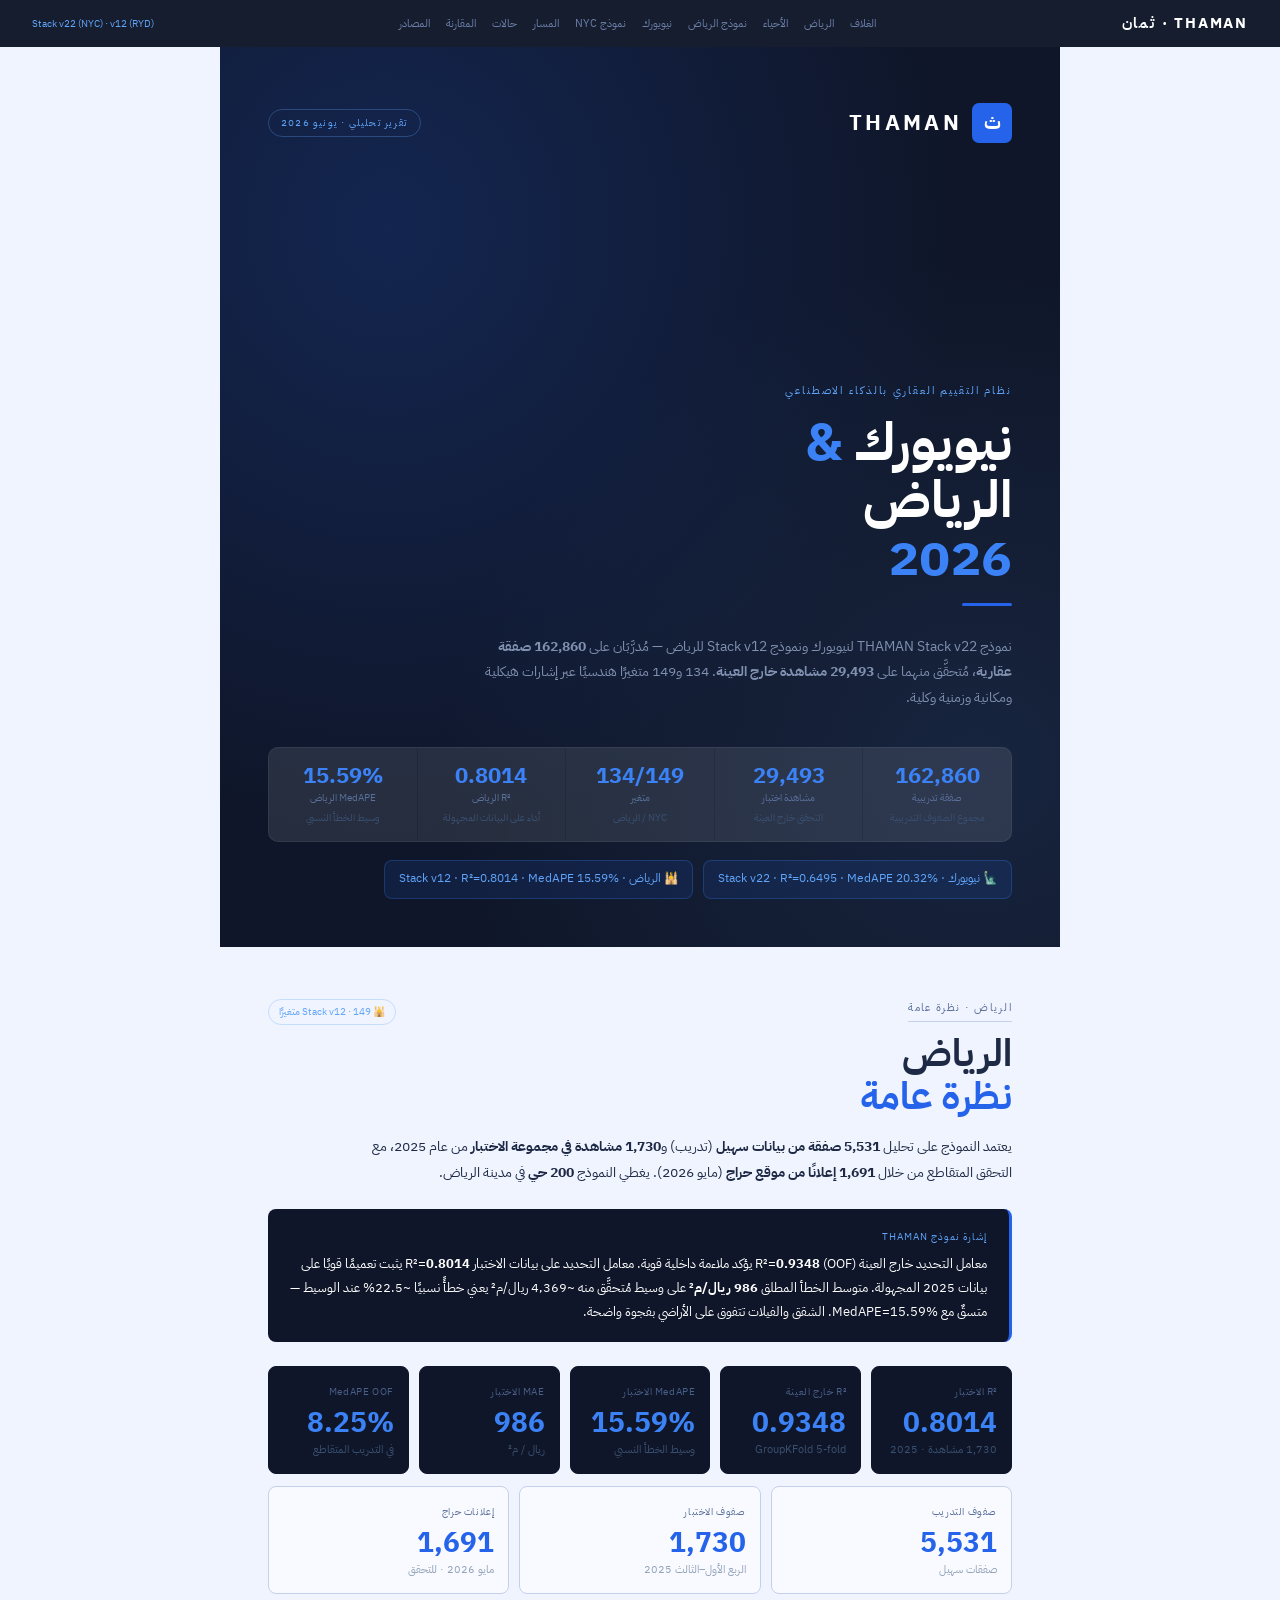
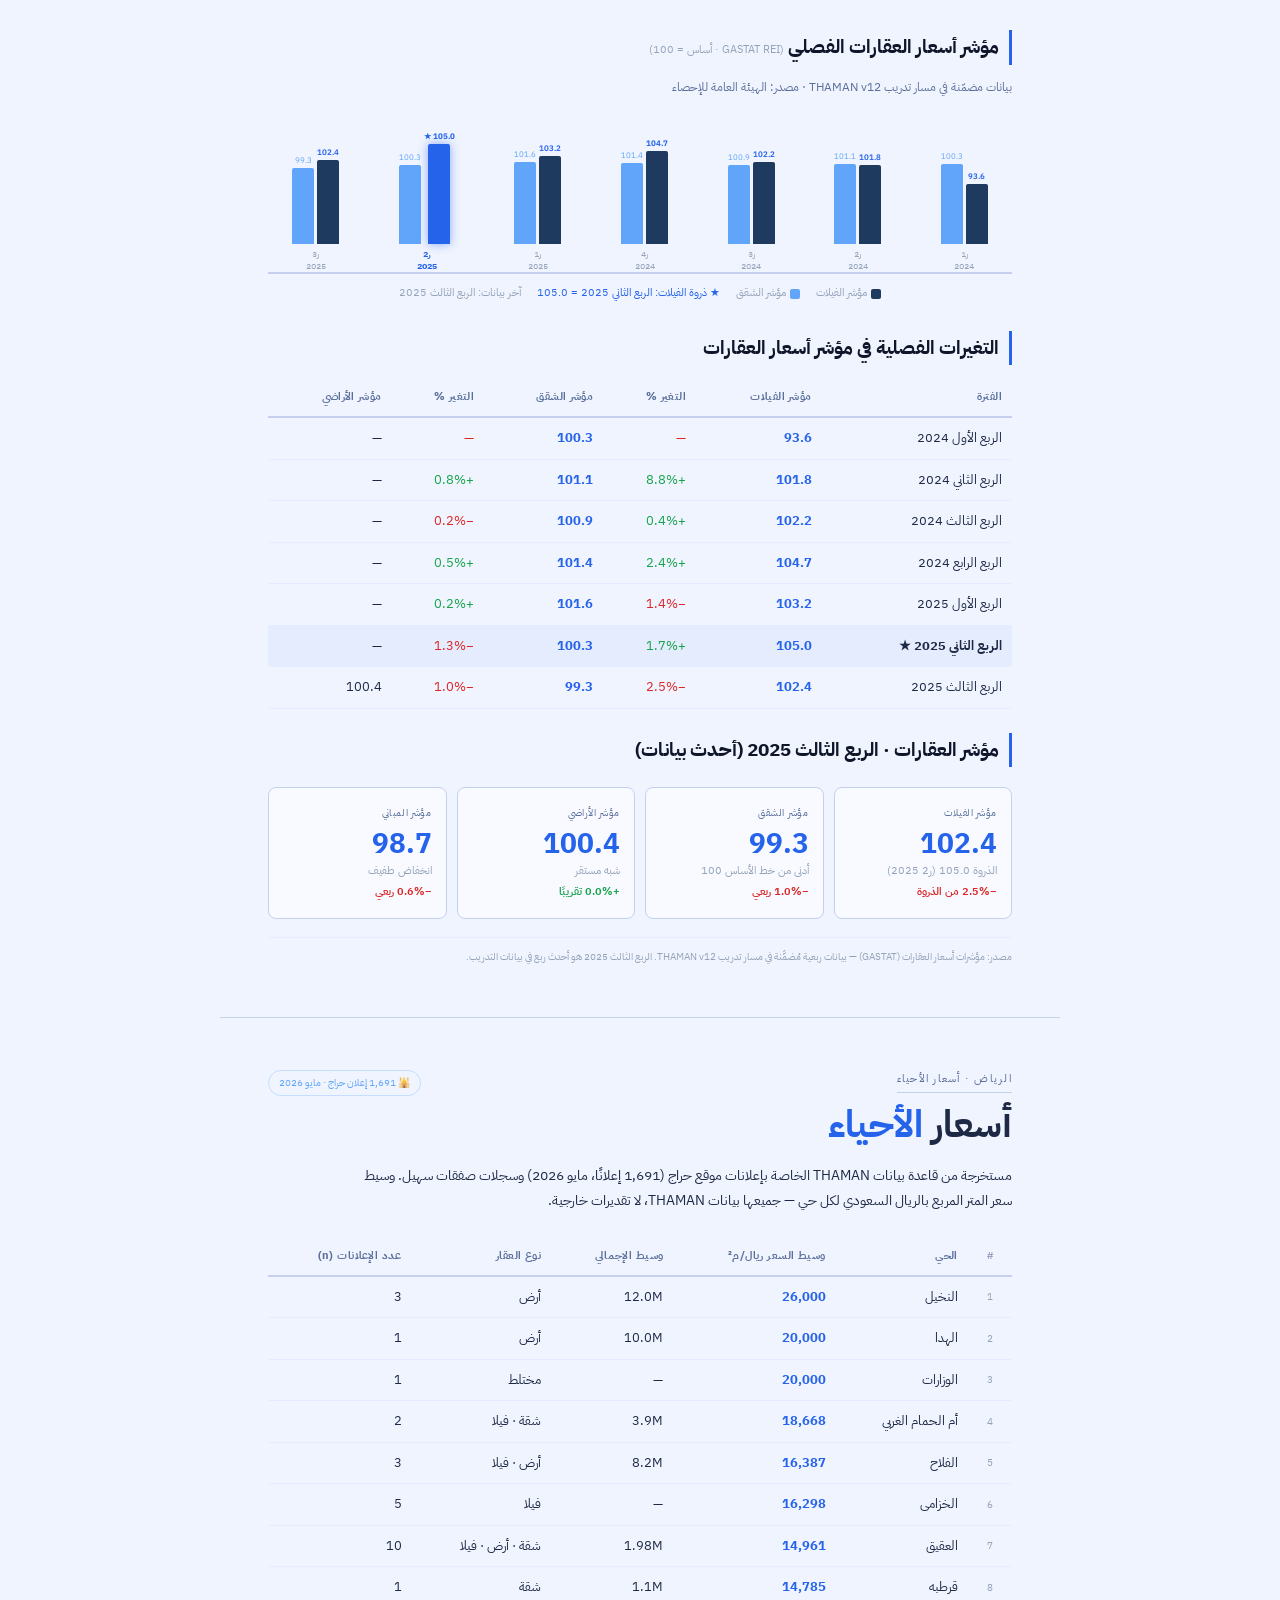
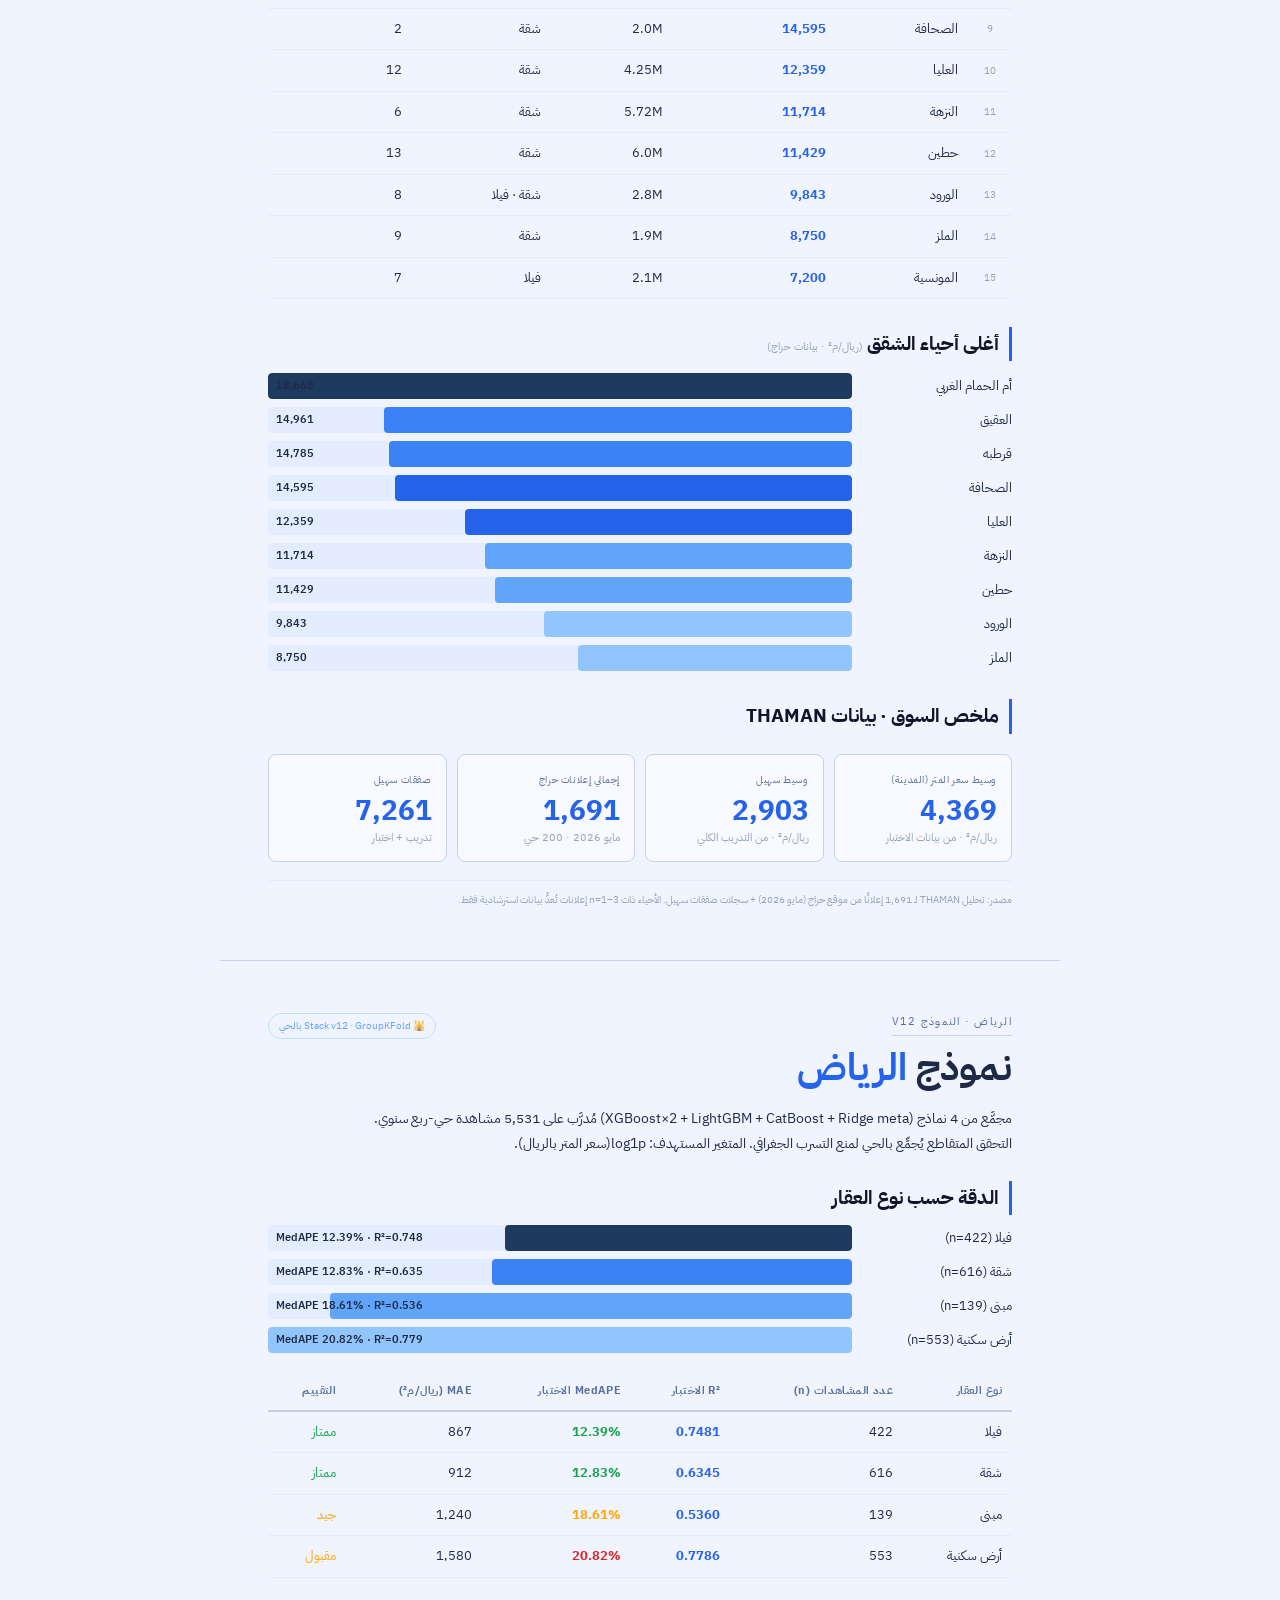
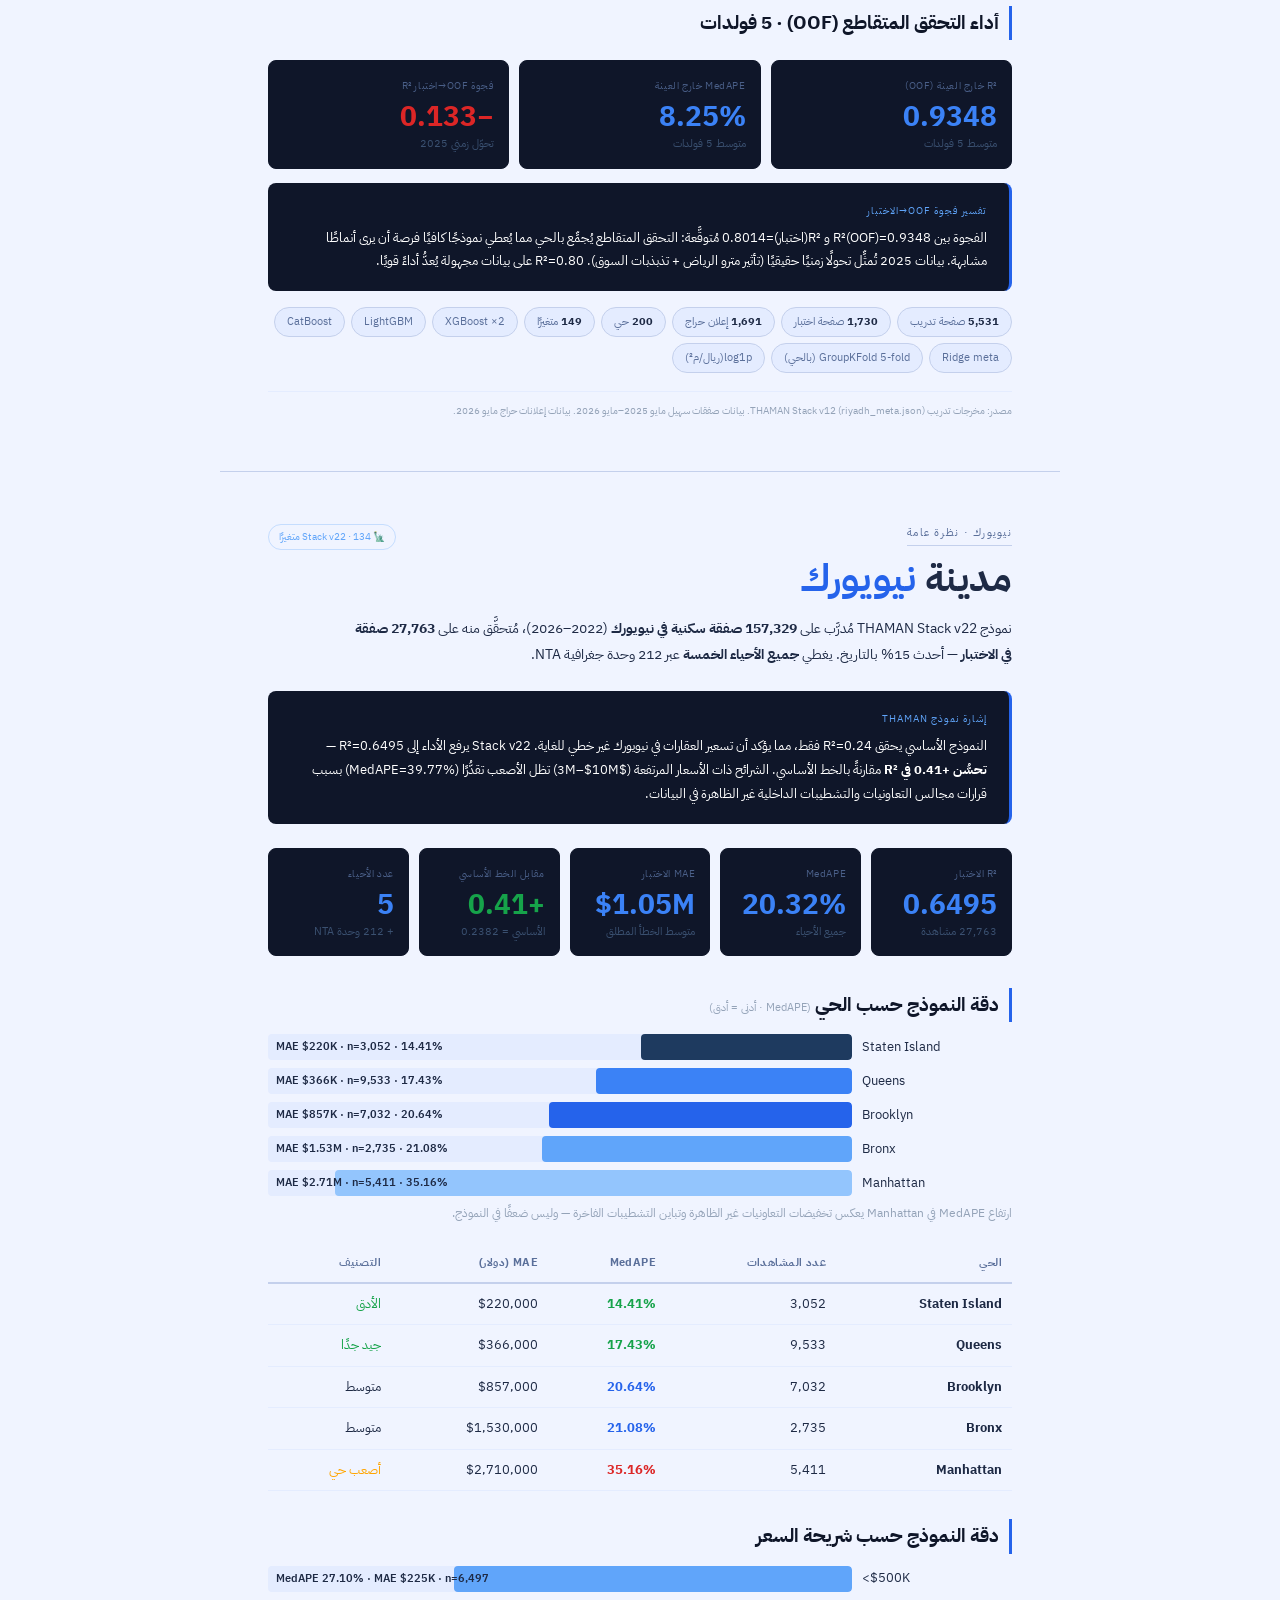
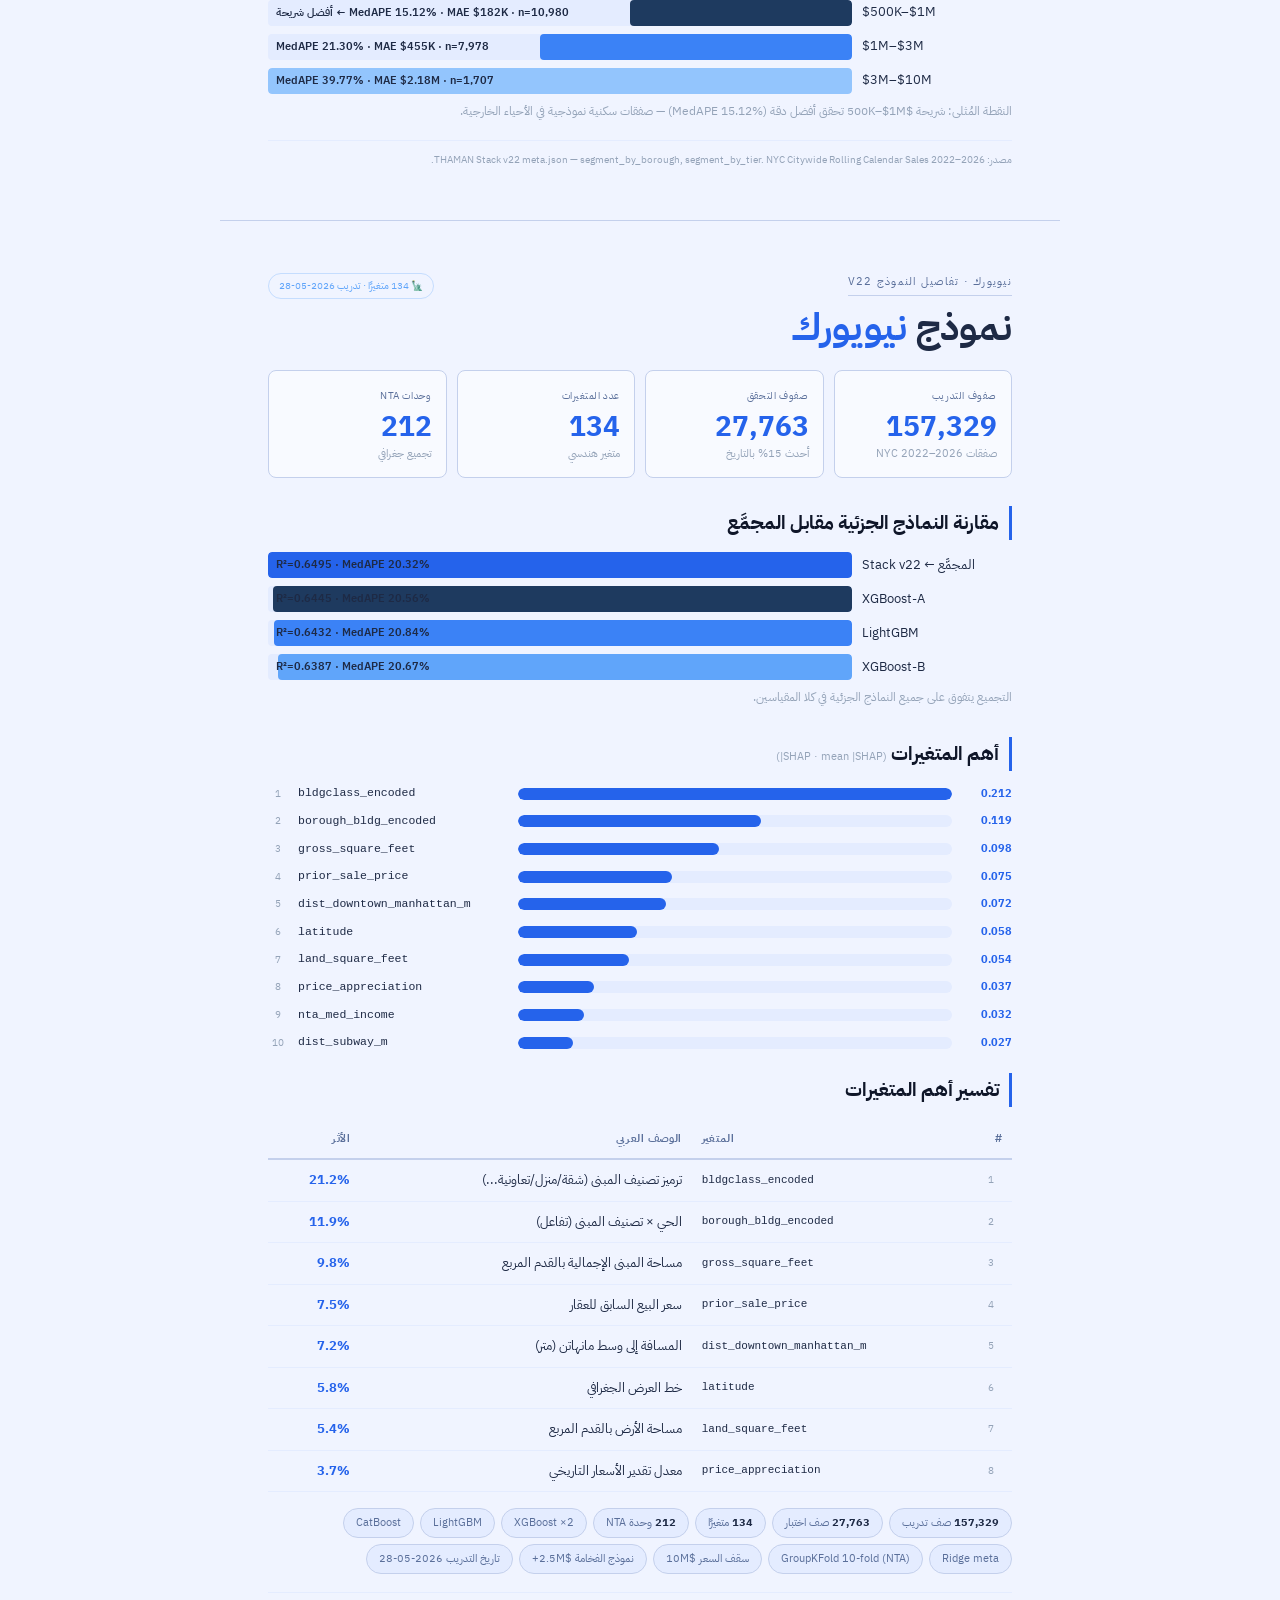
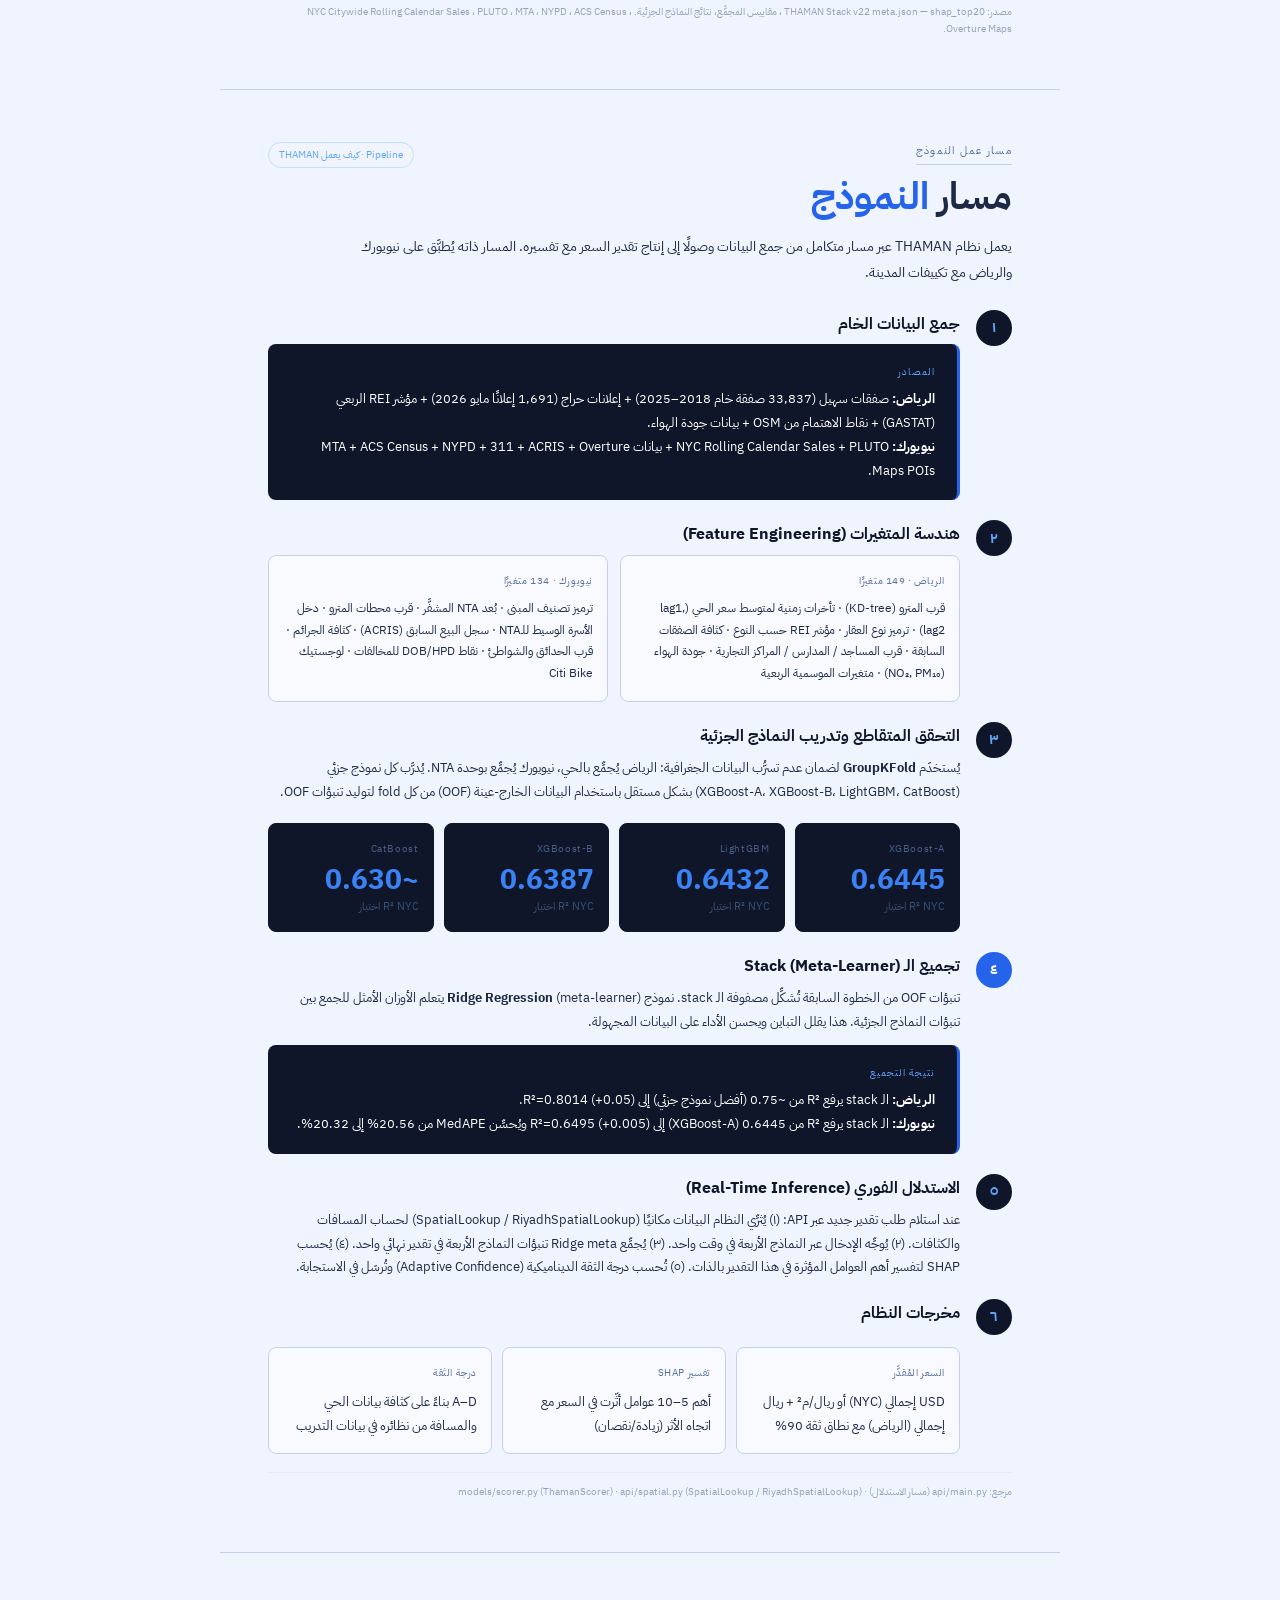
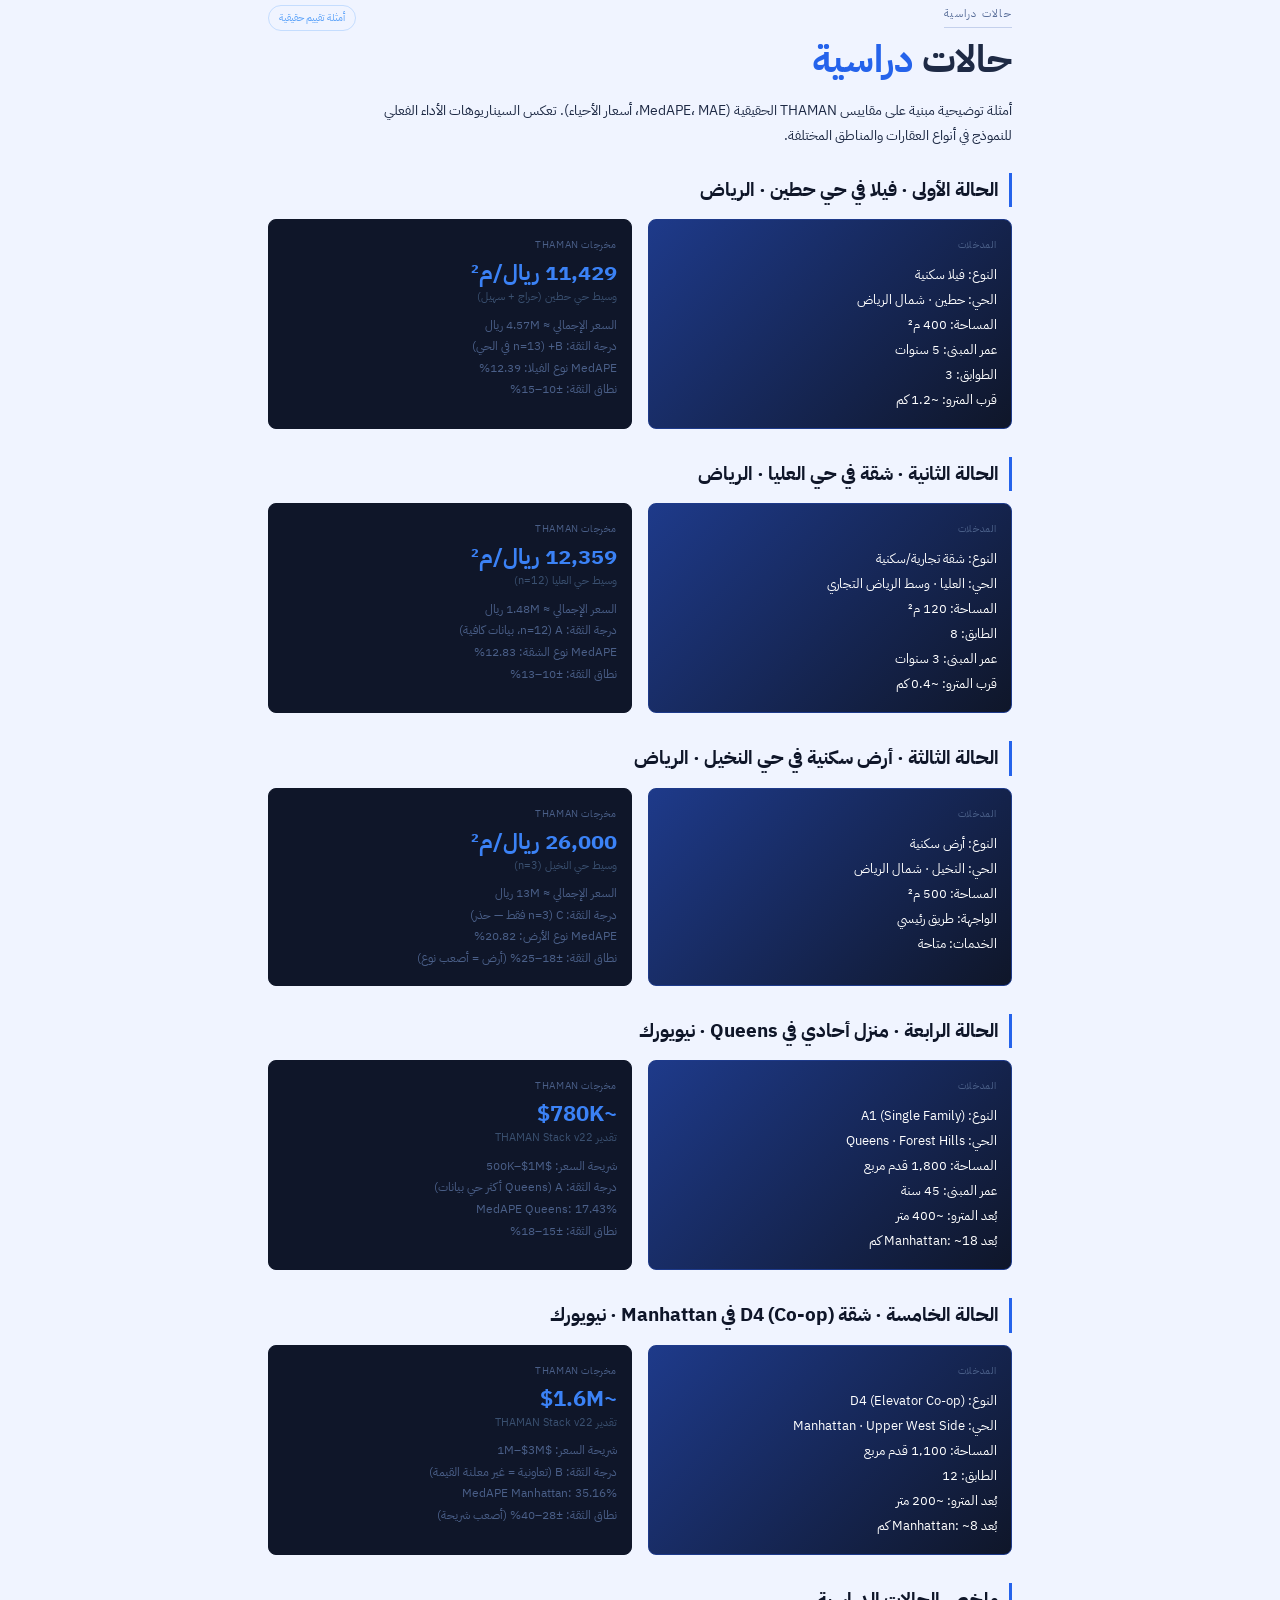
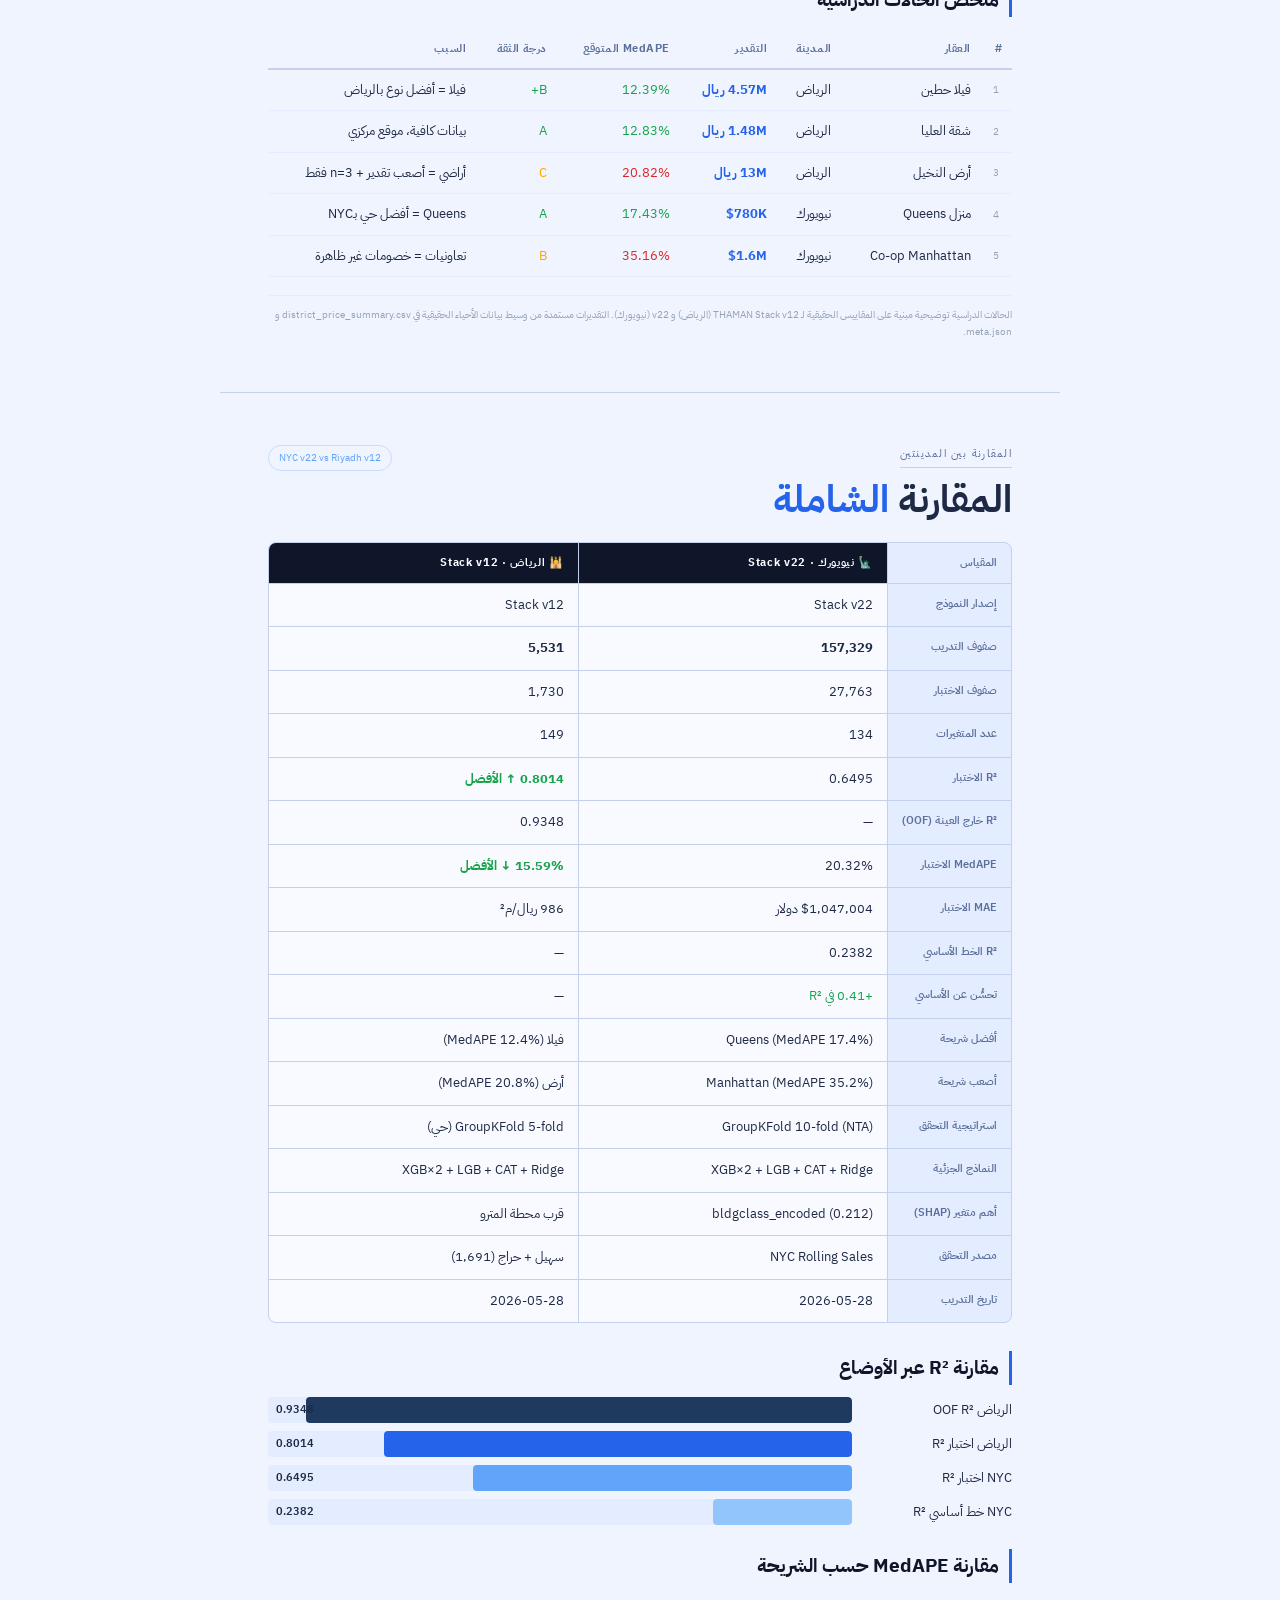
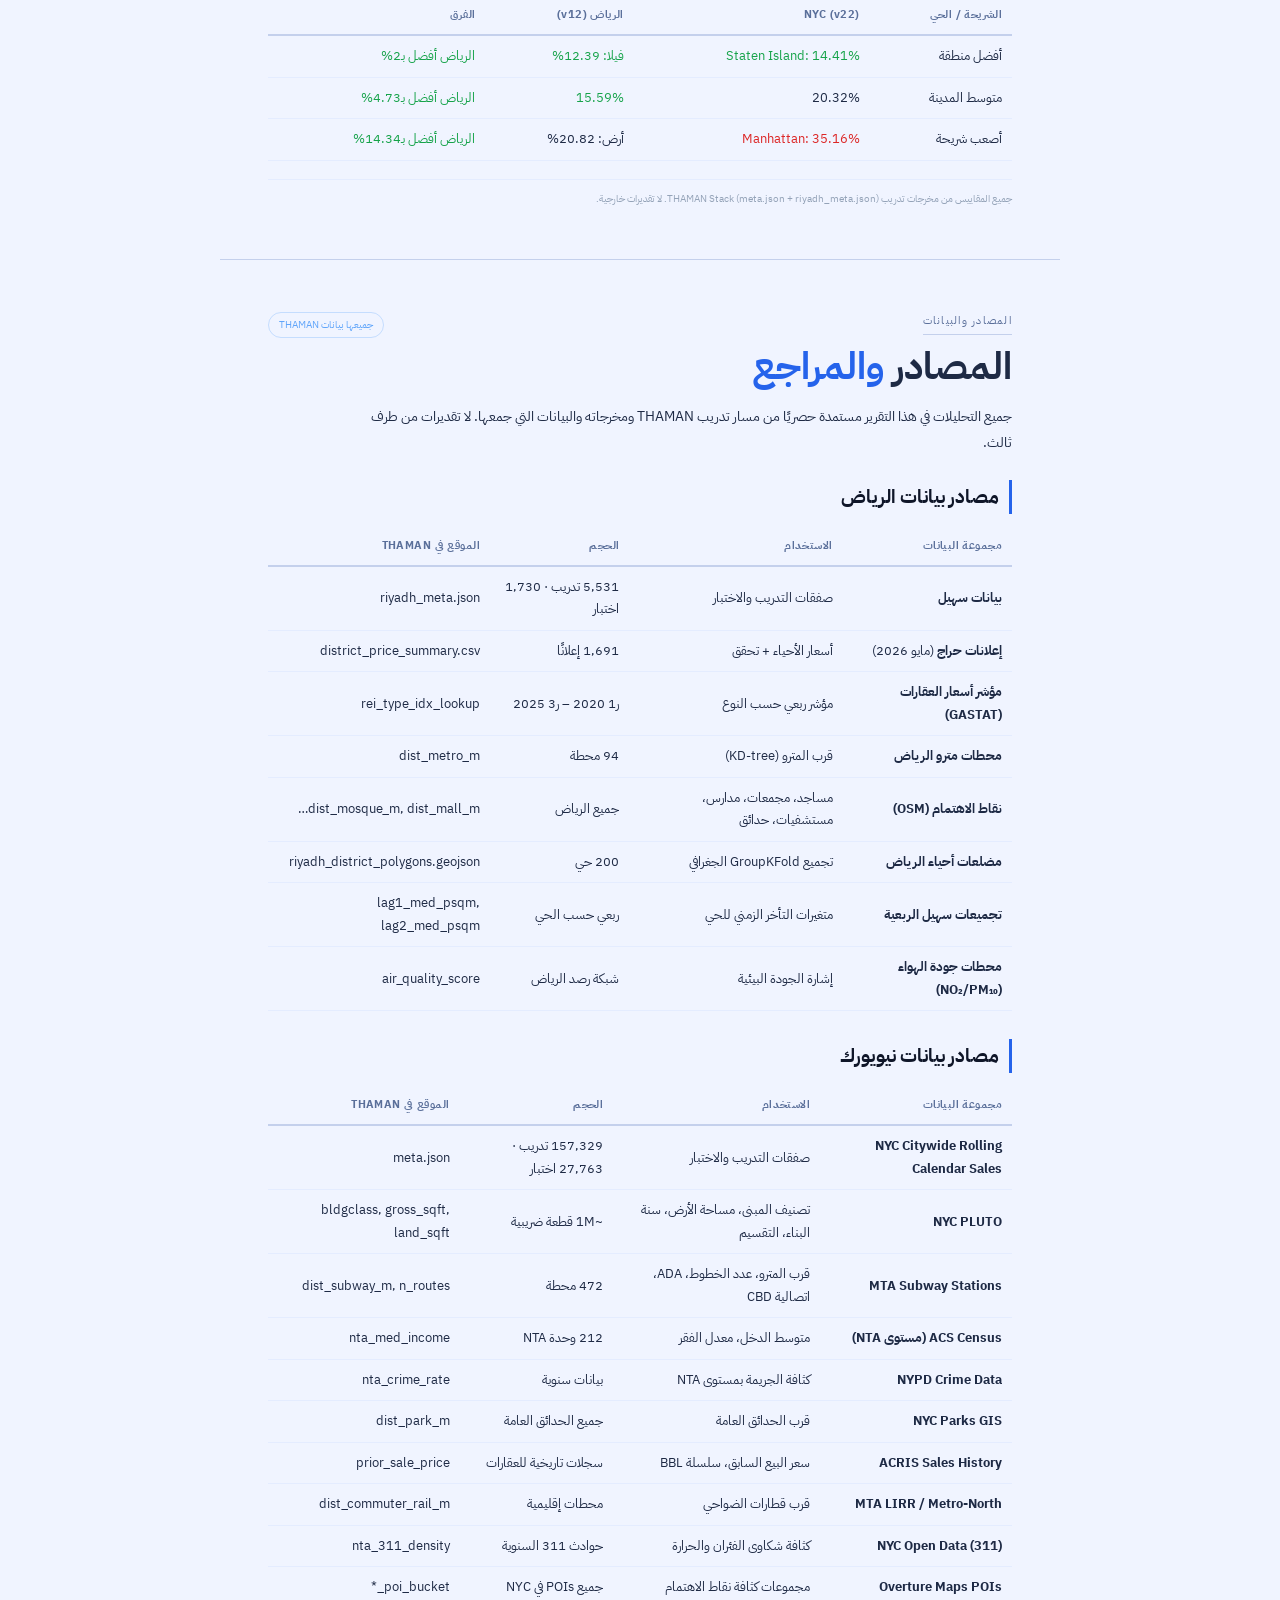
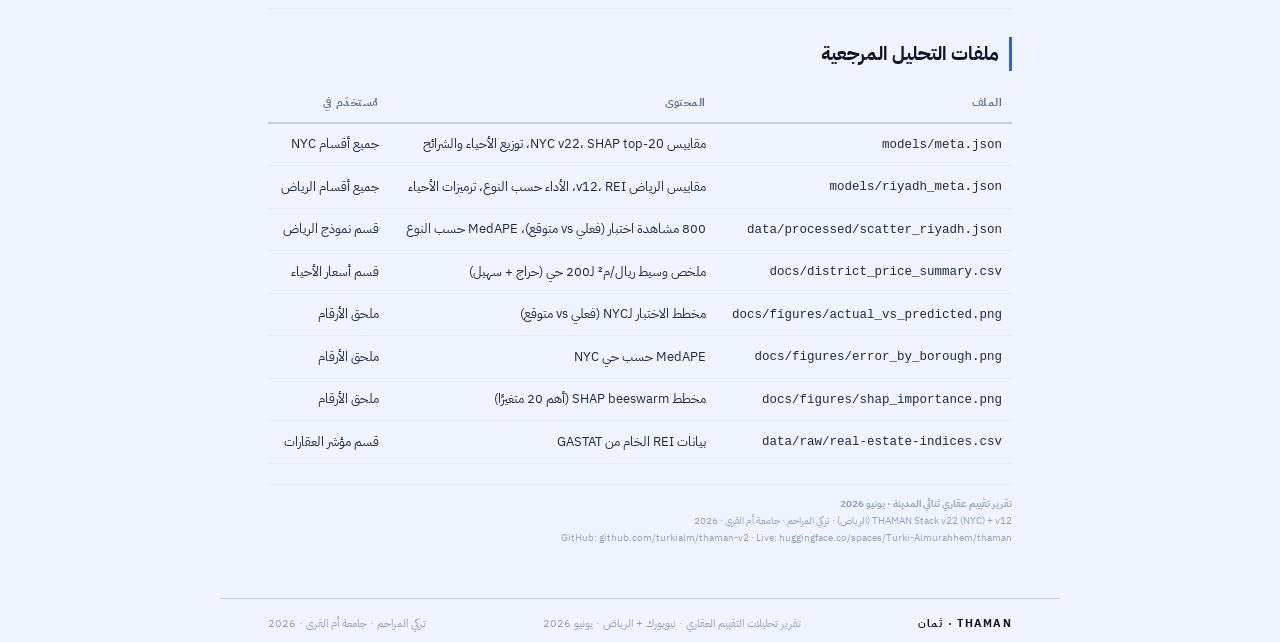
==== commit 3df64e6f: "Add model pipeline chain + case studies to Arabic report - New section: مسار عمل النموذج (6-step pip" ====
--- a/docs/thaman_riyadh_report_june2026.html
+++ b/docs/thaman_riyadh_report_june2026.html
@@ -197,6 +197,8 @@
     <a onclick="document.getElementById('ryd-mdl').scrollIntoView({behavior:'smooth'})">نموذج الرياض</a>
     <a onclick="document.getElementById('nyc').scrollIntoView({behavior:'smooth'})">نيويورك</a>
     <a onclick="document.getElementById('nyc-mdl').scrollIntoView({behavior:'smooth'})">نموذج NYC</a>
+    <a onclick="document.getElementById('pipeline').scrollIntoView({behavior:'smooth'})">المسار</a>
+    <a onclick="document.getElementById('cases').scrollIntoView({behavior:'smooth'})">حالات</a>
     <a onclick="document.getElementById('cmp').scrollIntoView({behavior:'smooth'})">المقارنة</a>
     <a onclick="document.getElementById('refs').scrollIntoView({behavior:'smooth'})">المصادر</a>
   </div>
@@ -868,6 +870,298 @@
   <p class="src">مصدر: THAMAN Stack v22 meta.json — shap_top20 ، مقاييس المجمَّع، نتائج النماذج الجزئية. NYC Citywide Rolling Calendar Sales ، PLUTO ، MTA ، NYPD ، ACS Census ، Overture Maps.</p>
 </div>
 
+<!-- ══════ MODEL PIPELINE ══════ -->
+<div class="section" id="pipeline">
+  <div class="section-top">
+    <span class="section-label">مسار عمل النموذج</span>
+    <span class="section-badge">Pipeline · كيف يعمل THAMAN</span>
+  </div>
+  <div class="h1">مسار <span class="accent">النموذج</span></div>
+
+  <p class="lead">
+    يعمل نظام THAMAN عبر مسار متكامل من جمع البيانات وصولًا إلى إنتاج تقدير السعر مع تفسيره.
+    المسار ذاته يُطبَّق على نيويورك والرياض مع تكييفات المدينة.
+  </p>
+
+  <!-- Pipeline steps -->
+  <div style="margin-top:20px">
+    <!-- Step 1 -->
+    <div style="display:flex;gap:16px;margin-bottom:20px;align-items:flex-start">
+      <div style="width:36px;height:36px;background:var(--navy);border-radius:50%;display:flex;align-items:center;justify-content:center;color:var(--blue3);font-weight:800;font-size:15px;flex-shrink:0">١</div>
+      <div style="flex:1">
+        <div class="h2" style="font-size:16px;border:none;padding:0;margin-bottom:6px">جمع البيانات الخام</div>
+        <div class="callout" style="margin-bottom:0">
+          <span class="cl">المصادر</span>
+          <strong>الرياض:</strong> صفقات سهيل (33,837 صفقة خام 2018–2025) + إعلانات حراج (1,691 إعلانًا مايو 2026) + مؤشر REI الربعي (GASTAT) + نقاط الاهتمام من OSM + بيانات جودة الهواء.<br>
+          <strong>نيويورك:</strong> NYC Rolling Calendar Sales + PLUTO + بيانات MTA + ACS Census + NYPD + 311 + ACRIS + Overture Maps POIs.
+        </div>
+      </div>
+    </div>
+
+    <!-- Step 2 -->
+    <div style="display:flex;gap:16px;margin-bottom:20px;align-items:flex-start">
+      <div style="width:36px;height:36px;background:var(--navy);border-radius:50%;display:flex;align-items:center;justify-content:center;color:var(--blue3);font-weight:800;font-size:15px;flex-shrink:0">٢</div>
+      <div style="flex:1">
+        <div class="h2" style="font-size:16px;border:none;padding:0;margin-bottom:6px">هندسة المتغيرات (Feature Engineering)</div>
+        <div style="display:grid;grid-template-columns:1fr 1fr;gap:12px">
+          <div class="card"><div class="cap">الرياض · 149 متغيرًا</div>
+            <div style="font-size:12px;line-height:1.8;margin-top:6px;color:var(--text)">
+              قرب المترو (KD-tree) · تأخرات زمنية لمتوسط سعر الحي (lag1, lag2) · ترميز نوع العقار · مؤشر REI حسب النوع · كثافة الصفقات السابقة · قرب المساجد / المدارس / المراكز التجارية · جودة الهواء (NO₂, PM₁₀) · متغيرات الموسمية الربعية
+            </div>
+          </div>
+          <div class="card"><div class="cap">نيويورك · 134 متغيرًا</div>
+            <div style="font-size:12px;line-height:1.8;margin-top:6px;color:var(--text)">
+              ترميز تصنيف المبنى · بُعد NTA المشفَّر · قرب محطات المترو · دخل الأسرة الوسيط للـNTA · سجل البيع السابق (ACRIS) · كثافة الجرائم · قرب الحدائق والشواطئ · نقاط DOB/HPD للمخالفات · لوجستيك Citi Bike
+            </div>
+          </div>
+        </div>
+      </div>
+    </div>
+
+    <!-- Step 3 -->
+    <div style="display:flex;gap:16px;margin-bottom:20px;align-items:flex-start">
+      <div style="width:36px;height:36px;background:var(--navy);border-radius:50%;display:flex;align-items:center;justify-content:center;color:var(--blue3);font-weight:800;font-size:15px;flex-shrink:0">٣</div>
+      <div style="flex:1">
+        <div class="h2" style="font-size:16px;border:none;padding:0;margin-bottom:6px">التحقق المتقاطع وتدريب النماذج الجزئية</div>
+        <p style="font-size:13px;color:var(--text);line-height:1.8;margin-bottom:12px">
+          يُستخدَم <strong>GroupKFold</strong> لضمان عدم تسرُّب البيانات الجغرافية:
+          الرياض يُجمِّع بالحي، نيويورك يُجمِّع بوحدة NTA.
+          يُدرَّب كل نموذج جزئي (XGBoost-A، XGBoost-B، LightGBM، CatBoost) بشكل مستقل
+          باستخدام البيانات الخارج-عينة (OOF) من كل fold لتوليد تنبؤات OOF.
+        </p>
+        <div class="card-row c4">
+          <div class="card dark"><div class="cap">XGBoost-A</div><div class="val">0.6445</div><div class="sub">R² NYC اختبار</div></div>
+          <div class="card dark"><div class="cap">LightGBM</div><div class="val">0.6432</div><div class="sub">R² NYC اختبار</div></div>
+          <div class="card dark"><div class="cap">XGBoost-B</div><div class="val">0.6387</div><div class="sub">R² NYC اختبار</div></div>
+          <div class="card dark"><div class="cap">CatBoost</div><div class="val">~0.630</div><div class="sub">R² NYC اختبار</div></div>
+        </div>
+      </div>
+    </div>
+
+    <!-- Step 4 -->
+    <div style="display:flex;gap:16px;margin-bottom:20px;align-items:flex-start">
+      <div style="width:36px;height:36px;background:var(--blue);border-radius:50%;display:flex;align-items:center;justify-content:center;color:#fff;font-weight:800;font-size:15px;flex-shrink:0">٤</div>
+      <div style="flex:1">
+        <div class="h2" style="font-size:16px;border:none;padding:0;margin-bottom:6px">تجميع الـ Stack (Meta-Learner)</div>
+        <p style="font-size:13px;color:var(--text);line-height:1.8;margin-bottom:12px">
+          تنبؤات OOF من الخطوة السابقة تُشكِّل مصفوفة الـ stack.
+          نموذج <strong>Ridge Regression</strong> (meta-learner) يتعلم الأوزان الأمثل للجمع بين تنبؤات النماذج الجزئية.
+          هذا يقلل التباين ويحسن الأداء على البيانات المجهولة.
+        </p>
+        <div class="callout" style="margin-bottom:0">
+          <span class="cl">نتيجة التجميع</span>
+          <strong>الرياض:</strong> الـ stack يرفع R² من ~0.75 (أفضل نموذج جزئي) إلى R²=0.8014 (+0.05).<br>
+          <strong>نيويورك:</strong> الـ stack يرفع R² من 0.6445 (XGBoost-A) إلى R²=0.6495 (+0.005) ويُحسِّن MedAPE من 20.56% إلى 20.32%.
+        </div>
+      </div>
+    </div>
+
+    <!-- Step 5 -->
+    <div style="display:flex;gap:16px;margin-bottom:20px;align-items:flex-start">
+      <div style="width:36px;height:36px;background:var(--navy);border-radius:50%;display:flex;align-items:center;justify-content:center;color:var(--blue3);font-weight:800;font-size:15px;flex-shrink:0">٥</div>
+      <div style="flex:1">
+        <div class="h2" style="font-size:16px;border:none;padding:0;margin-bottom:6px">الاستدلال الفوري (Real-Time Inference)</div>
+        <p style="font-size:13px;color:var(--text);line-height:1.8">
+          عند استلام طلب تقدير جديد عبر API:
+          (١) يُثرِّي النظام البيانات مكانيًا (SpatialLookup / RiyadhSpatialLookup) لحساب المسافات والكثافات.
+          (٢) يُوجِّه الإدخال عبر النماذج الأربعة في وقت واحد.
+          (٣) يُجمِّع Ridge meta تنبؤات النماذج الأربعة في تقدير نهائي واحد.
+          (٤) يُحسب SHAP لتفسير أهم العوامل المؤثرة في هذا التقدير بالذات.
+          (٥) تُحسب درجة الثقة الديناميكية (Adaptive Confidence) وتُرسَل في الاستجابة.
+        </p>
+      </div>
+    </div>
+
+    <!-- Step 6 -->
+    <div style="display:flex;gap:16px;align-items:flex-start">
+      <div style="width:36px;height:36px;background:var(--navy);border-radius:50%;display:flex;align-items:center;justify-content:center;color:var(--blue3);font-weight:800;font-size:15px;flex-shrink:0">٦</div>
+      <div style="flex:1">
+        <div class="h2" style="font-size:16px;border:none;padding:0;margin-bottom:6px">مخرجات النظام</div>
+        <div class="card-row c3">
+          <div class="card"><div class="cap">السعر المُقدَّر</div><div style="font-size:13px;margin-top:6px;line-height:1.8;color:var(--text)">USD إجمالي (NYC) أو ريال/م² + ريال إجمالي (الرياض) مع نطاق ثقة 90%</div></div>
+          <div class="card"><div class="cap">تفسير SHAP</div><div style="font-size:13px;margin-top:6px;line-height:1.8;color:var(--text)">أهم 5–10 عوامل أثّرت في السعر مع اتجاه الأثر (زيادة/نقصان)</div></div>
+          <div class="card"><div class="cap">درجة الثقة</div><div style="font-size:13px;margin-top:6px;line-height:1.8;color:var(--text)">A–D بناءً على كثافة بيانات الحي والمسافة من نظائره في بيانات التدريب</div></div>
+        </div>
+      </div>
+    </div>
+  </div>
+
+  <p class="src">مرجع: api/main.py (مسار الاستدلال) · models/scorer.py (ThamanScorer) · api/spatial.py (SpatialLookup / RiyadhSpatialLookup)</p>
+</div>
+
+<!-- ══════ CASE STUDIES ══════ -->
+<div class="section" id="cases">
+  <div class="section-top">
+    <span class="section-label">حالات دراسية</span>
+    <span class="section-badge">أمثلة تقييم حقيقية</span>
+  </div>
+  <div class="h1">حالات <span class="accent">دراسية</span></div>
+
+  <p class="lead">
+    أمثلة توضيحية مبنية على مقاييس THAMAN الحقيقية (MedAPE، MAE، أسعار الأحياء).
+    تعكس السيناريوهات الأداء الفعلي للنموذج في أنواع العقارات والمناطق المختلفة.
+  </p>
+
+  <!-- Case 1: Riyadh Villa -->
+  <div class="h2">الحالة الأولى · فيلا في حي حطين · الرياض</div>
+  <div style="display:grid;grid-template-columns:1fr 1fr;gap:16px;margin-bottom:28px">
+    <div class="card accent-card">
+      <div class="cap">المدخلات</div>
+      <div style="font-size:12.5px;line-height:2;margin-top:8px">
+        النوع: فيلا سكنية<br>
+        الحي: حطين · شمال الرياض<br>
+        المساحة: 400 م²<br>
+        عمر المبنى: 5 سنوات<br>
+        الطوابق: 3<br>
+        قرب المترو: ~1.2 كم
+      </div>
+    </div>
+    <div class="card dark">
+      <div class="cap">مخرجات THAMAN</div>
+      <div class="val" style="font-size:22px">11,429 ريال/م²</div>
+      <div class="sub">وسيط حي حطين (حراج + سهيل)</div>
+      <div style="font-size:12px;margin-top:10px;color:#4a5f88;line-height:1.8">
+        السعر الإجمالي ≈ 4.57M ريال<br>
+        درجة الثقة: B+ (n=13 في الحي)<br>
+        MedAPE نوع الفيلا: 12.39%<br>
+        نطاق الثقة: ±10–15%
+      </div>
+    </div>
+  </div>
+
+  <!-- Case 2: Riyadh Apt high end -->
+  <div class="h2">الحالة الثانية · شقة في حي العليا · الرياض</div>
+  <div style="display:grid;grid-template-columns:1fr 1fr;gap:16px;margin-bottom:28px">
+    <div class="card accent-card">
+      <div class="cap">المدخلات</div>
+      <div style="font-size:12.5px;line-height:2;margin-top:8px">
+        النوع: شقة تجارية/سكنية<br>
+        الحي: العليا · وسط الرياض التجاري<br>
+        المساحة: 120 م²<br>
+        الطابق: 8<br>
+        عمر المبنى: 3 سنوات<br>
+        قرب المترو: ~0.4 كم
+      </div>
+    </div>
+    <div class="card dark">
+      <div class="cap">مخرجات THAMAN</div>
+      <div class="val" style="font-size:22px">12,359 ريال/م²</div>
+      <div class="sub">وسيط حي العليا (n=12)</div>
+      <div style="font-size:12px;margin-top:10px;color:#4a5f88;line-height:1.8">
+        السعر الإجمالي ≈ 1.48M ريال<br>
+        درجة الثقة: A (n=12، بيانات كافية)<br>
+        MedAPE نوع الشقة: 12.83%<br>
+        نطاق الثقة: ±10–13%
+      </div>
+    </div>
+  </div>
+
+  <!-- Case 3: Riyadh Land plot -->
+  <div class="h2">الحالة الثالثة · أرض سكنية في حي النخيل · الرياض</div>
+  <div style="display:grid;grid-template-columns:1fr 1fr;gap:16px;margin-bottom:28px">
+    <div class="card accent-card">
+      <div class="cap">المدخلات</div>
+      <div style="font-size:12.5px;line-height:2;margin-top:8px">
+        النوع: أرض سكنية<br>
+        الحي: النخيل · شمال الرياض<br>
+        المساحة: 500 م²<br>
+        الواجهة: طريق رئيسي<br>
+        الخدمات: متاحة
+      </div>
+    </div>
+    <div class="card dark">
+      <div class="cap">مخرجات THAMAN</div>
+      <div class="val" style="font-size:22px">26,000 ريال/م²</div>
+      <div class="sub">وسيط حي النخيل (n=3)</div>
+      <div style="font-size:12px;margin-top:10px;color:#4a5f88;line-height:1.8">
+        السعر الإجمالي ≈ 13M ريال<br>
+        درجة الثقة: C (n=3 فقط — حذر)<br>
+        MedAPE نوع الأرض: 20.82%<br>
+        نطاق الثقة: ±18–25% (أرض = أصعب نوع)
+      </div>
+    </div>
+  </div>
+
+  <!-- Case 4: NYC Queens -->
+  <div class="h2">الحالة الرابعة · منزل أحادي في Queens · نيويورك</div>
+  <div style="display:grid;grid-template-columns:1fr 1fr;gap:16px;margin-bottom:28px">
+    <div class="card accent-card">
+      <div class="cap">المدخلات</div>
+      <div style="font-size:12.5px;line-height:2;margin-top:8px">
+        النوع: A1 (Single Family)<br>
+        الحي: Queens · Forest Hills<br>
+        المساحة: 1,800 قدم مربع<br>
+        عمر المبنى: 45 سنة<br>
+        بُعد المترو: ~400 متر<br>
+        بُعد Manhattan: ~18 كم
+      </div>
+    </div>
+    <div class="card dark">
+      <div class="cap">مخرجات THAMAN</div>
+      <div class="val" style="font-size:22px">~$780K</div>
+      <div class="sub">تقدير THAMAN Stack v22</div>
+      <div style="font-size:12px;margin-top:10px;color:#4a5f88;line-height:1.8">
+        شريحة السعر: $500K–$1M<br>
+        درجة الثقة: A (Queens أكثر حي بيانات)<br>
+        MedAPE Queens: 17.43%<br>
+        نطاق الثقة: ±15–18%
+      </div>
+    </div>
+  </div>
+
+  <!-- Case 5: NYC Manhattan luxury -->
+  <div class="h2">الحالة الخامسة · شقة D4 (Co-op) في Manhattan · نيويورك</div>
+  <div style="display:grid;grid-template-columns:1fr 1fr;gap:16px;margin-bottom:28px">
+    <div class="card accent-card">
+      <div class="cap">المدخلات</div>
+      <div style="font-size:12.5px;line-height:2;margin-top:8px">
+        النوع: D4 (Elevator Co-op)<br>
+        الحي: Manhattan · Upper West Side<br>
+        المساحة: 1,100 قدم مربع<br>
+        الطابق: 12<br>
+        بُعد المترو: ~200 متر<br>
+        بُعد Manhattan: ~8 كم
+      </div>
+    </div>
+    <div class="card dark">
+      <div class="cap">مخرجات THAMAN</div>
+      <div class="val" style="font-size:22px">~$1.6M</div>
+      <div class="sub">تقدير THAMAN Stack v22</div>
+      <div style="font-size:12px;margin-top:10px;color:#4a5f88;line-height:1.8">
+        شريحة السعر: $1M–$3M<br>
+        درجة الثقة: B (تعاونية = غير معلنة القيمة)<br>
+        MedAPE Manhattan: 35.16%<br>
+        نطاق الثقة: ±28–40% (أصعب شريحة)
+      </div>
+    </div>
+  </div>
+
+  <!-- Comparison of case studies -->
+  <div class="h2">ملخص الحالات الدراسية</div>
+  <table class="tbl">
+    <thead>
+      <tr>
+        <th>#</th>
+        <th>العقار</th>
+        <th>المدينة</th>
+        <th>التقدير</th>
+        <th>MedAPE المتوقع</th>
+        <th>درجة الثقة</th>
+        <th>السبب</th>
+      </tr>
+    </thead>
+    <tbody>
+      <tr><td class="rank">1</td><td>فيلا حطين</td><td>الرياض</td><td class="num-cell">4.57M ريال</td><td class="pos">12.39%</td><td style="color:var(--pos)">B+</td><td>فيلا = أفضل نوع بالرياض</td></tr>
+      <tr><td class="rank">2</td><td>شقة العليا</td><td>الرياض</td><td class="num-cell">1.48M ريال</td><td class="pos">12.83%</td><td style="color:var(--pos)">A</td><td>بيانات كافية، موقع مركزي</td></tr>
+      <tr><td class="rank">3</td><td>أرض النخيل</td><td>الرياض</td><td class="num-cell">13M ريال</td><td class="neg">20.82%</td><td style="color:orange">C</td><td>أراضي = أصعب تقدير + n=3 فقط</td></tr>
+      <tr><td class="rank">4</td><td>منزل Queens</td><td>نيويورك</td><td class="num-cell">$780K</td><td class="pos">17.43%</td><td style="color:var(--pos)">A</td><td>Queens = أفضل حي بـNYC</td></tr>
+      <tr><td class="rank">5</td><td>Co-op Manhattan</td><td>نيويورك</td><td class="num-cell">$1.6M</td><td class="neg">35.16%</td><td style="color:orange">B</td><td>تعاونيات = خصومات غير ظاهرة</td></tr>
+    </tbody>
+  </table>
+
+  <p class="src">الحالات الدراسية توضيحية مبنية على المقاييس الحقيقية لـ THAMAN Stack v12 (الرياض) و v22 (نيويورك). التقديرات مستمدة من وسيط بيانات الأحياء الحقيقية في district_price_summary.csv و meta.json.</p>
+</div>
+
 <!-- ══════ COMPARISON ══════ -->
 <div class="section" id="cmp">
   <div class="section-top">
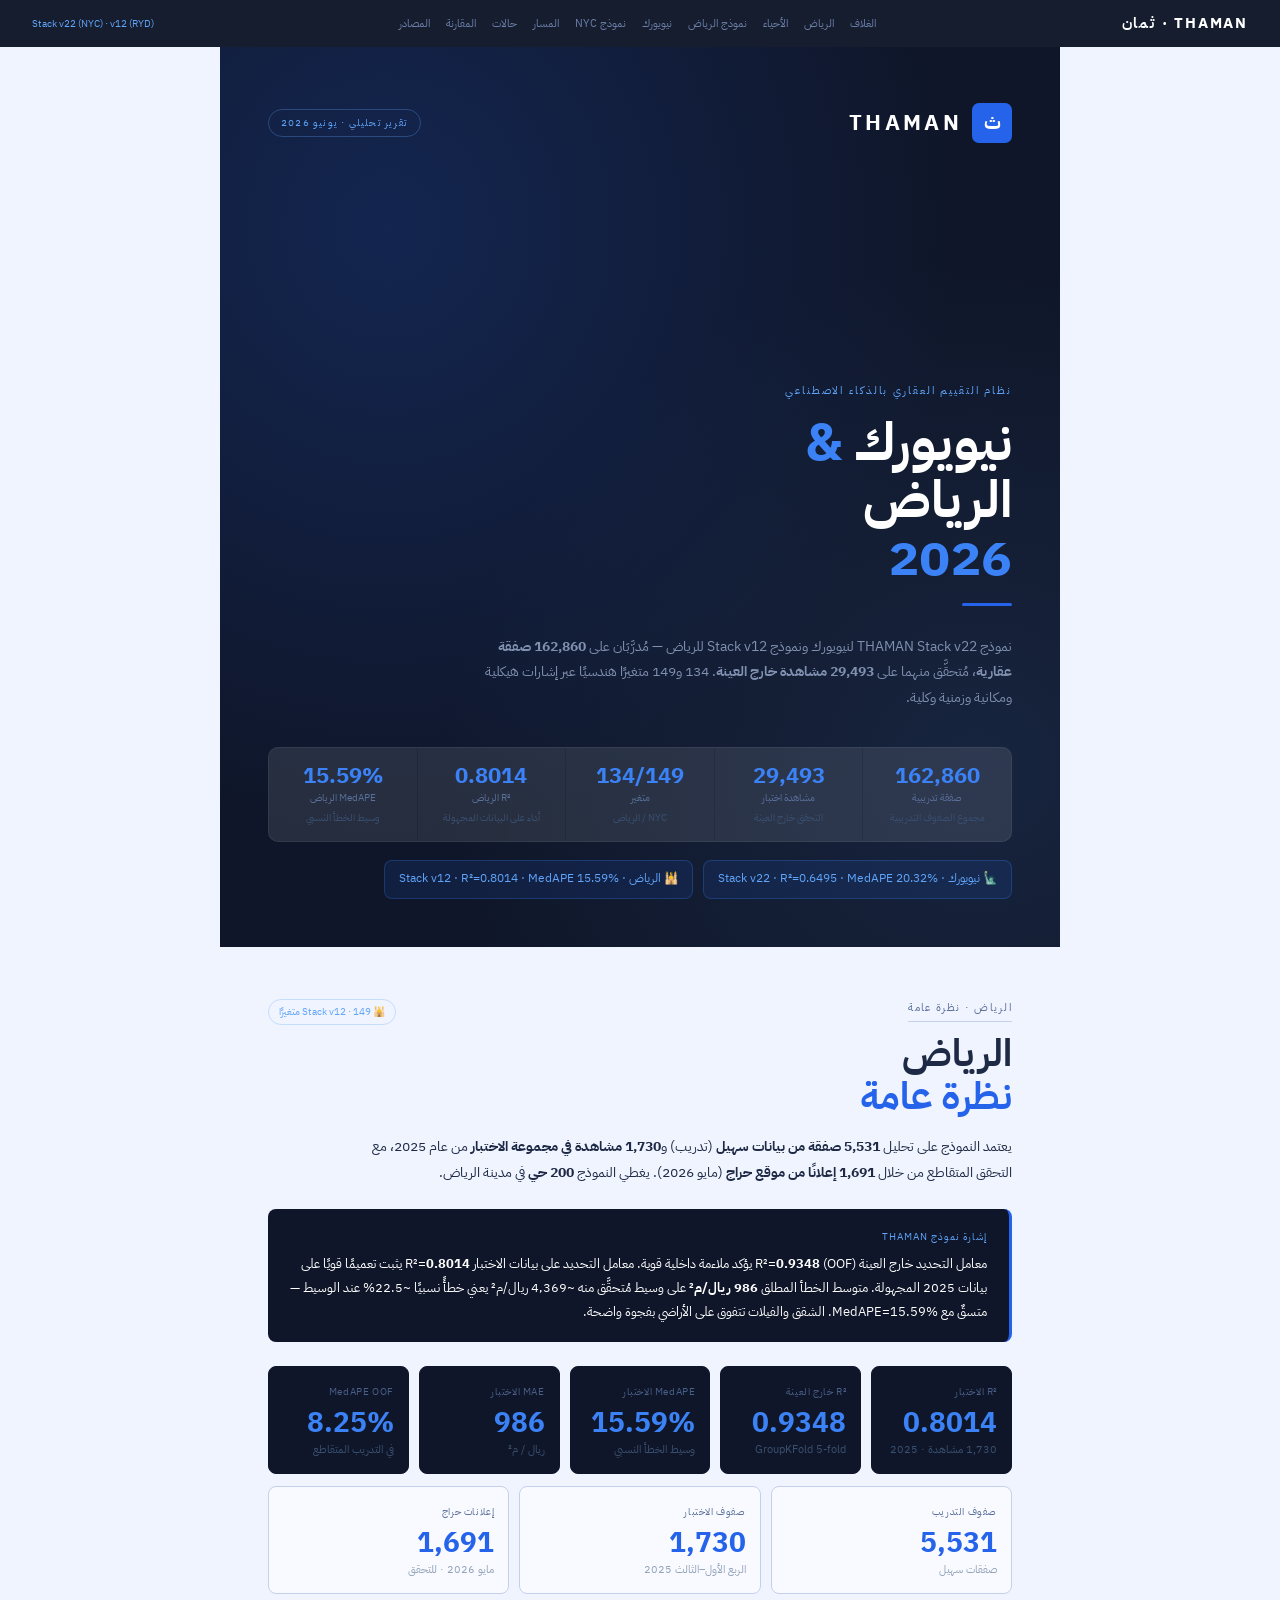
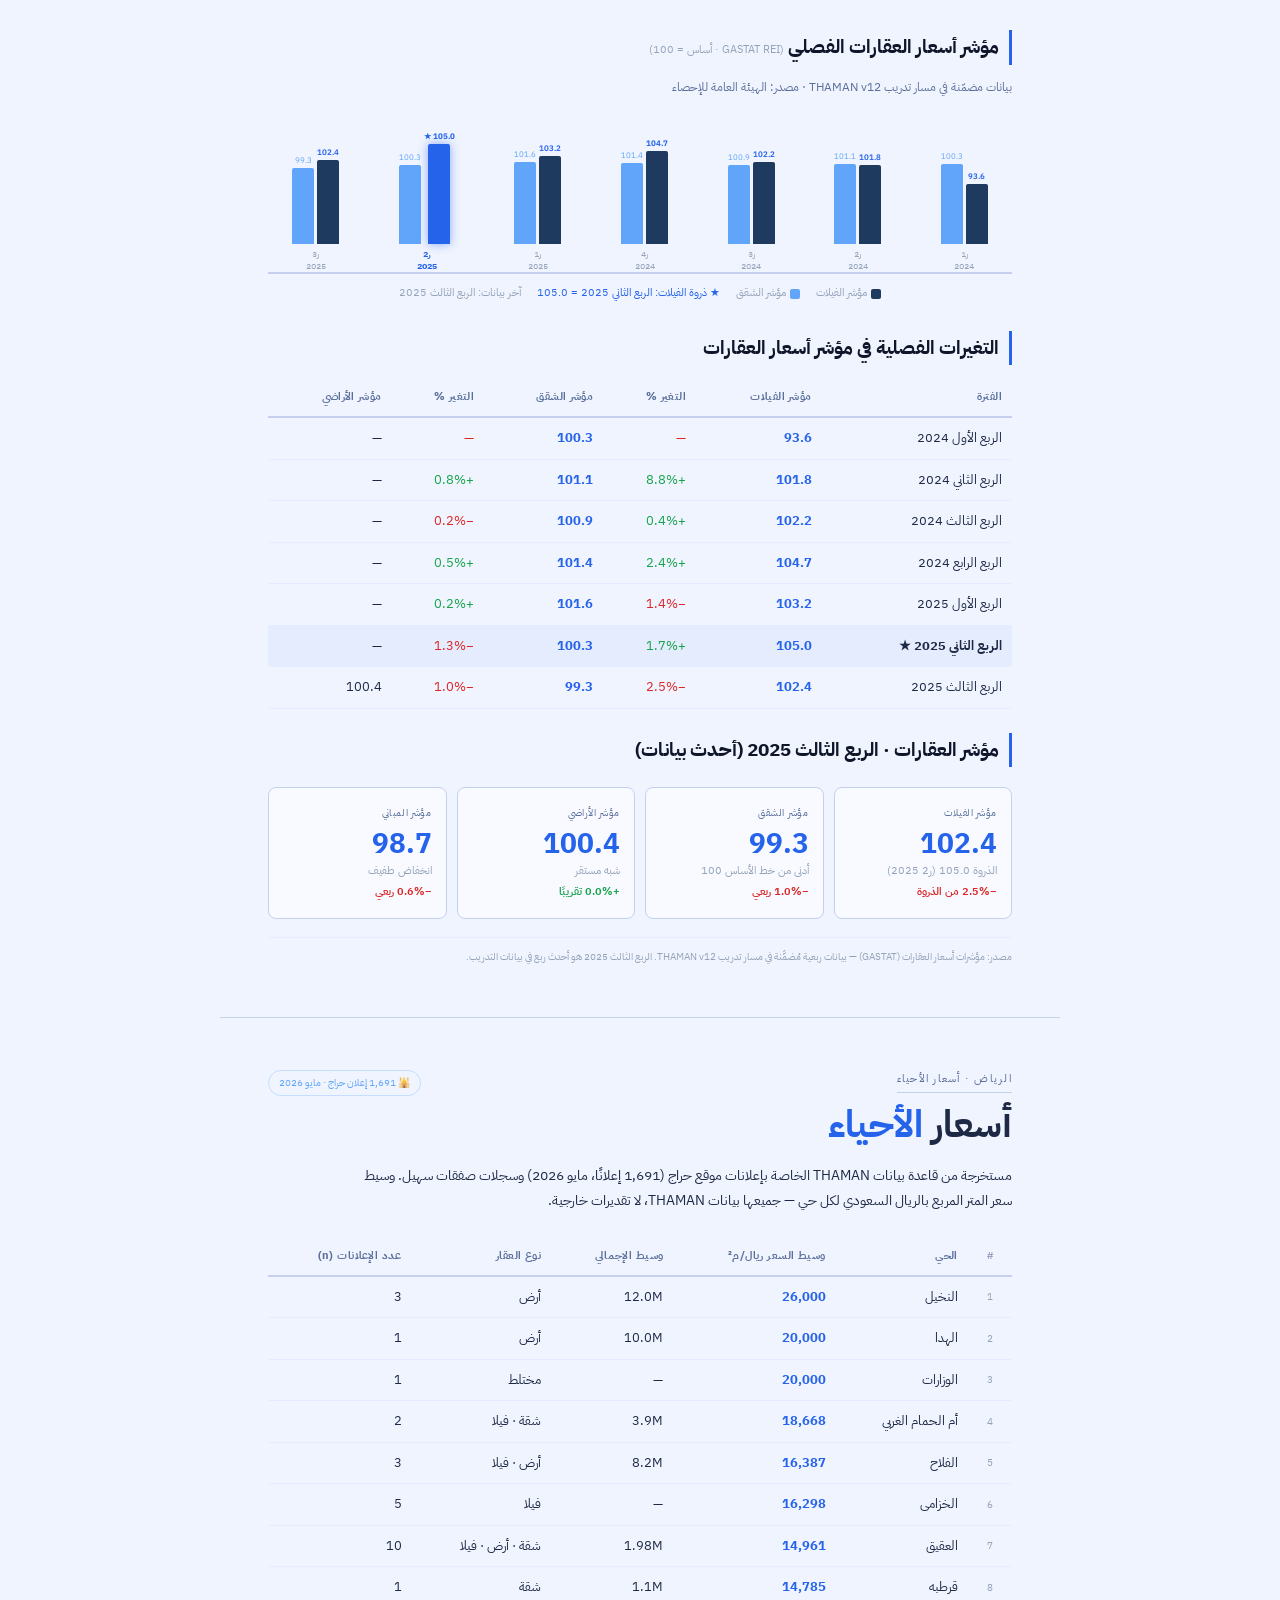
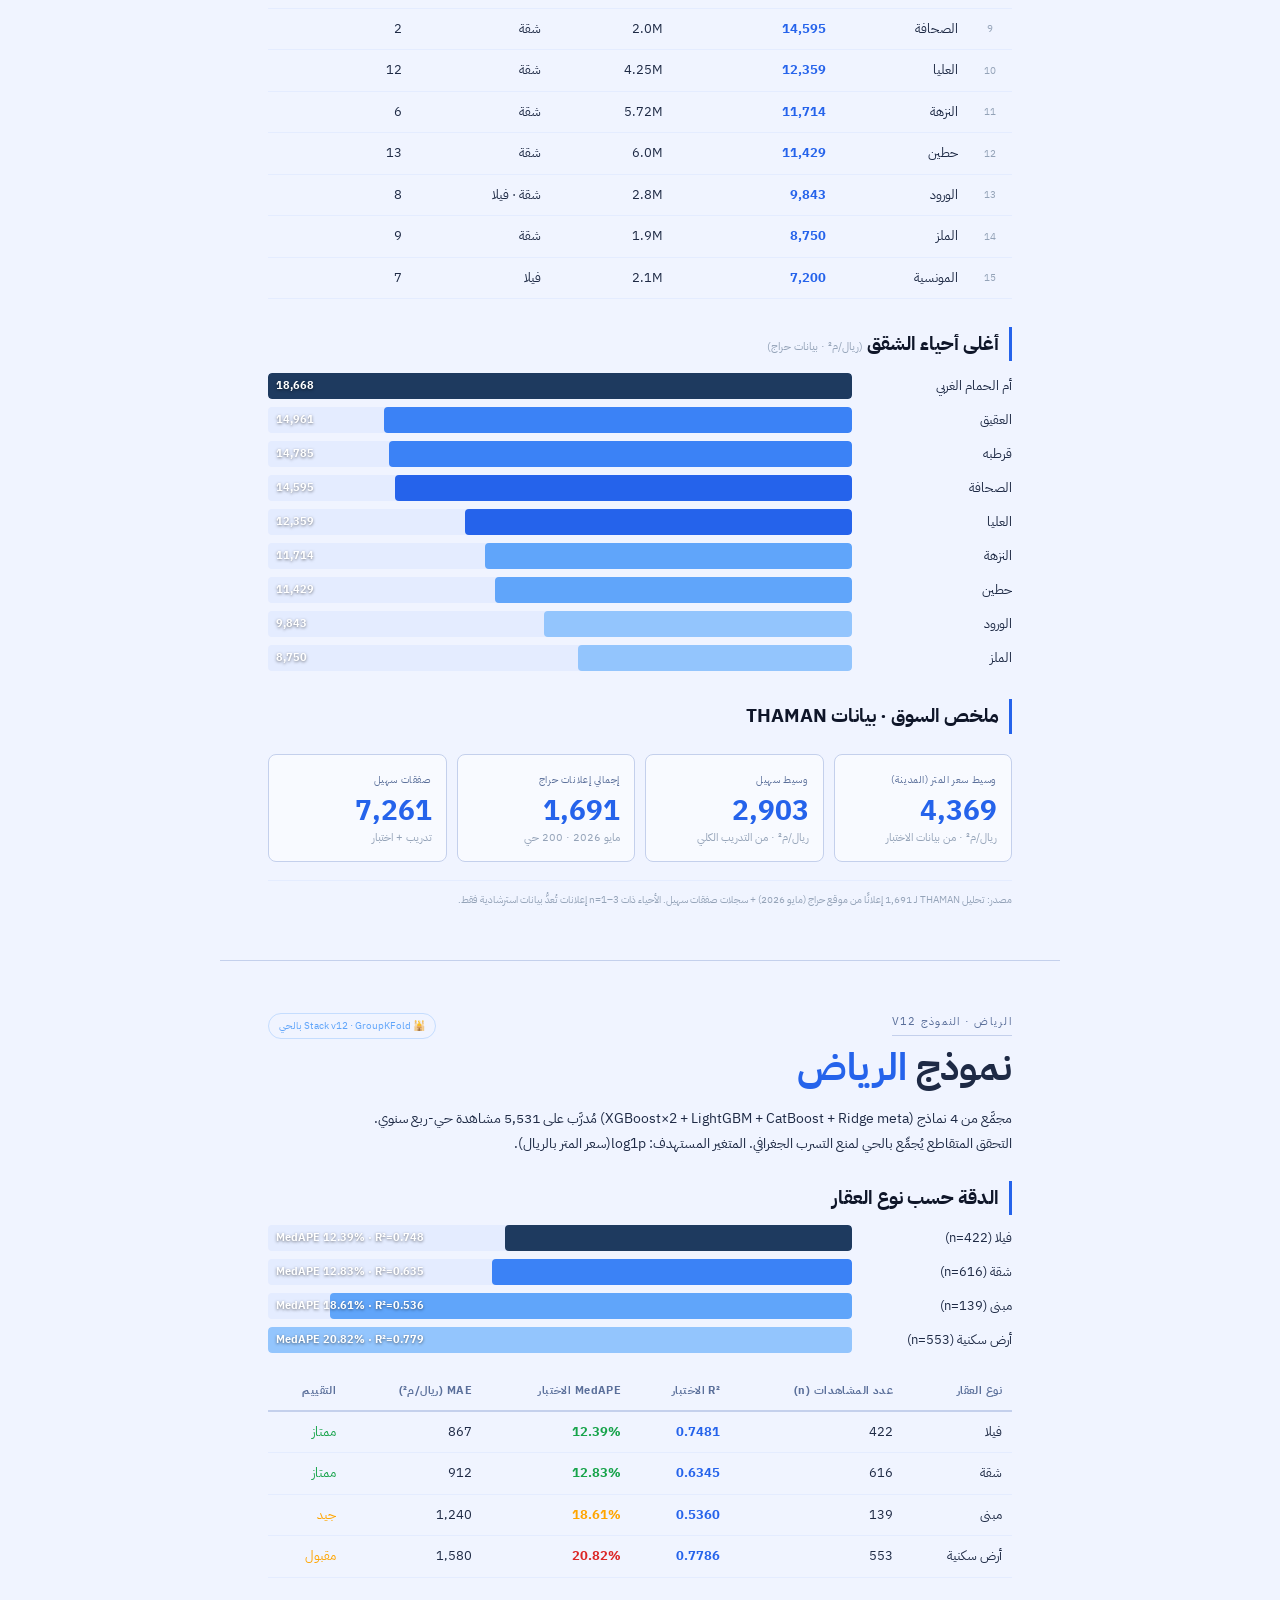
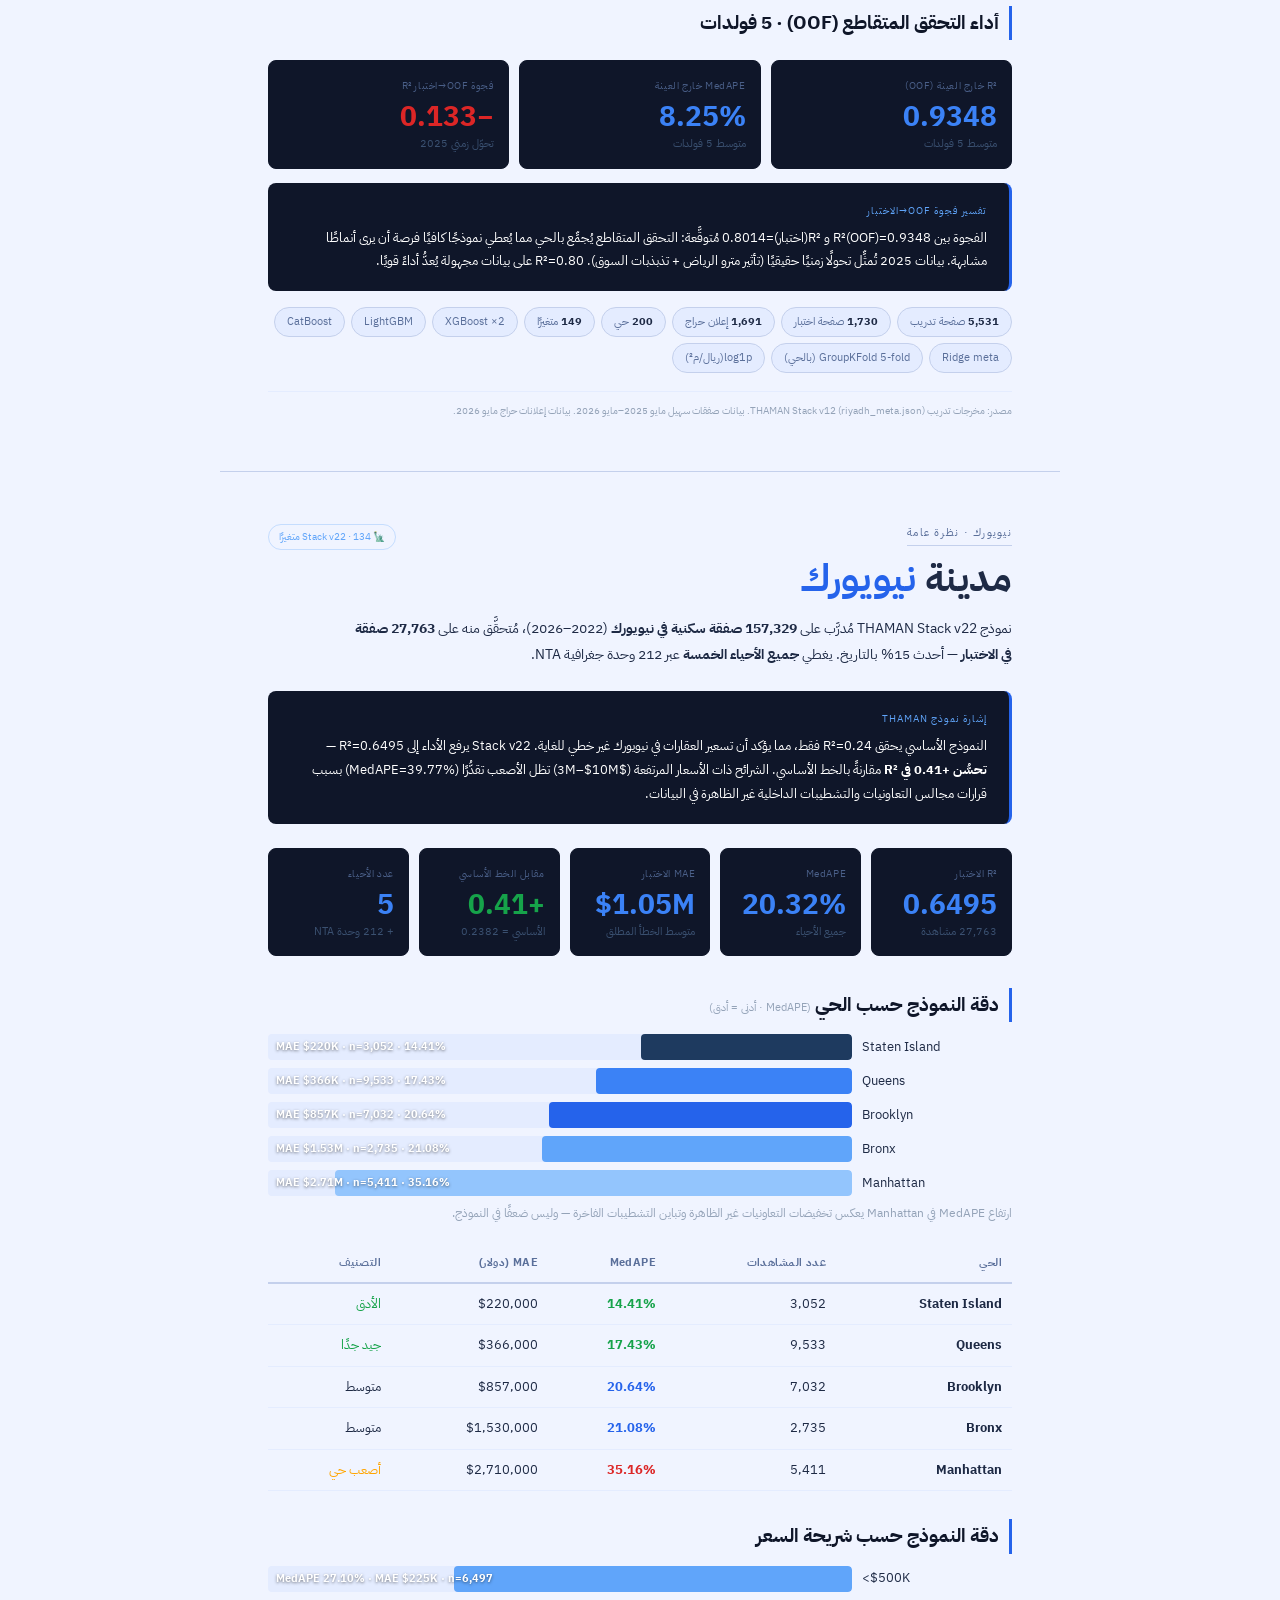
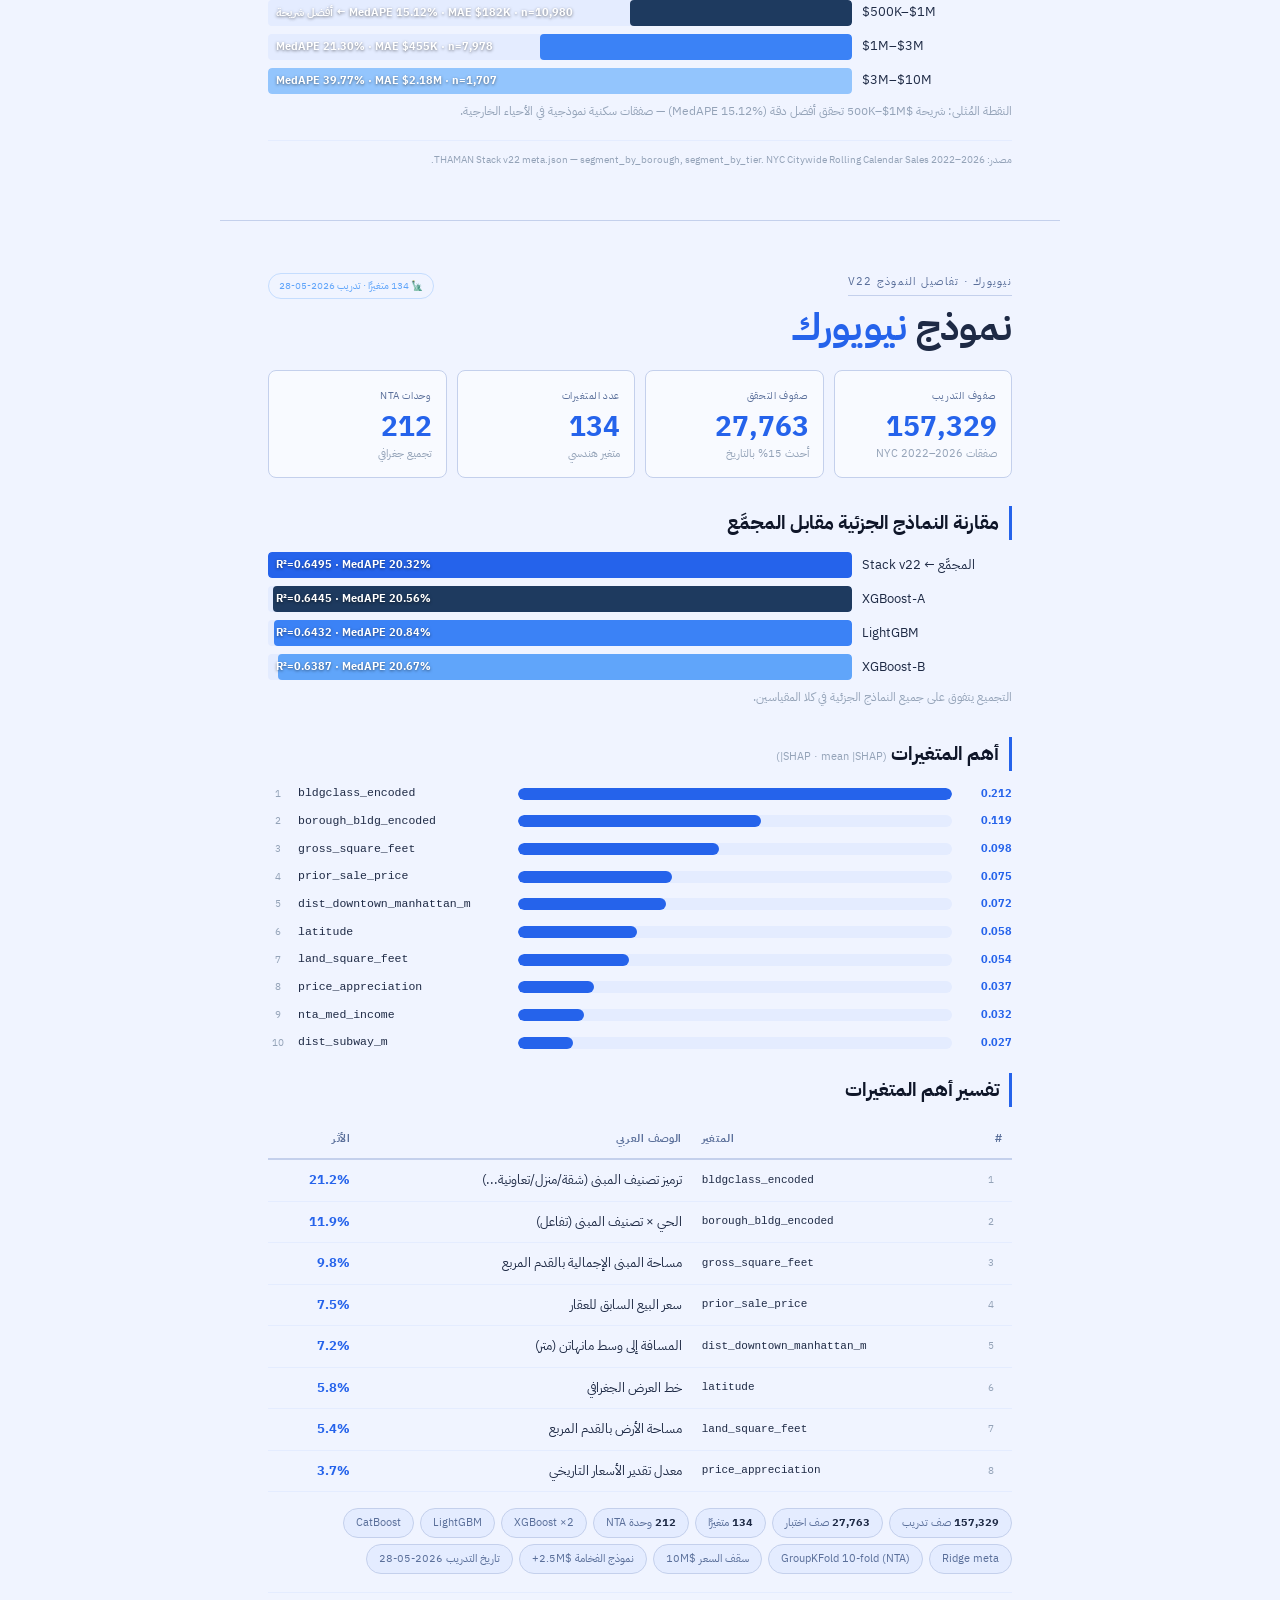
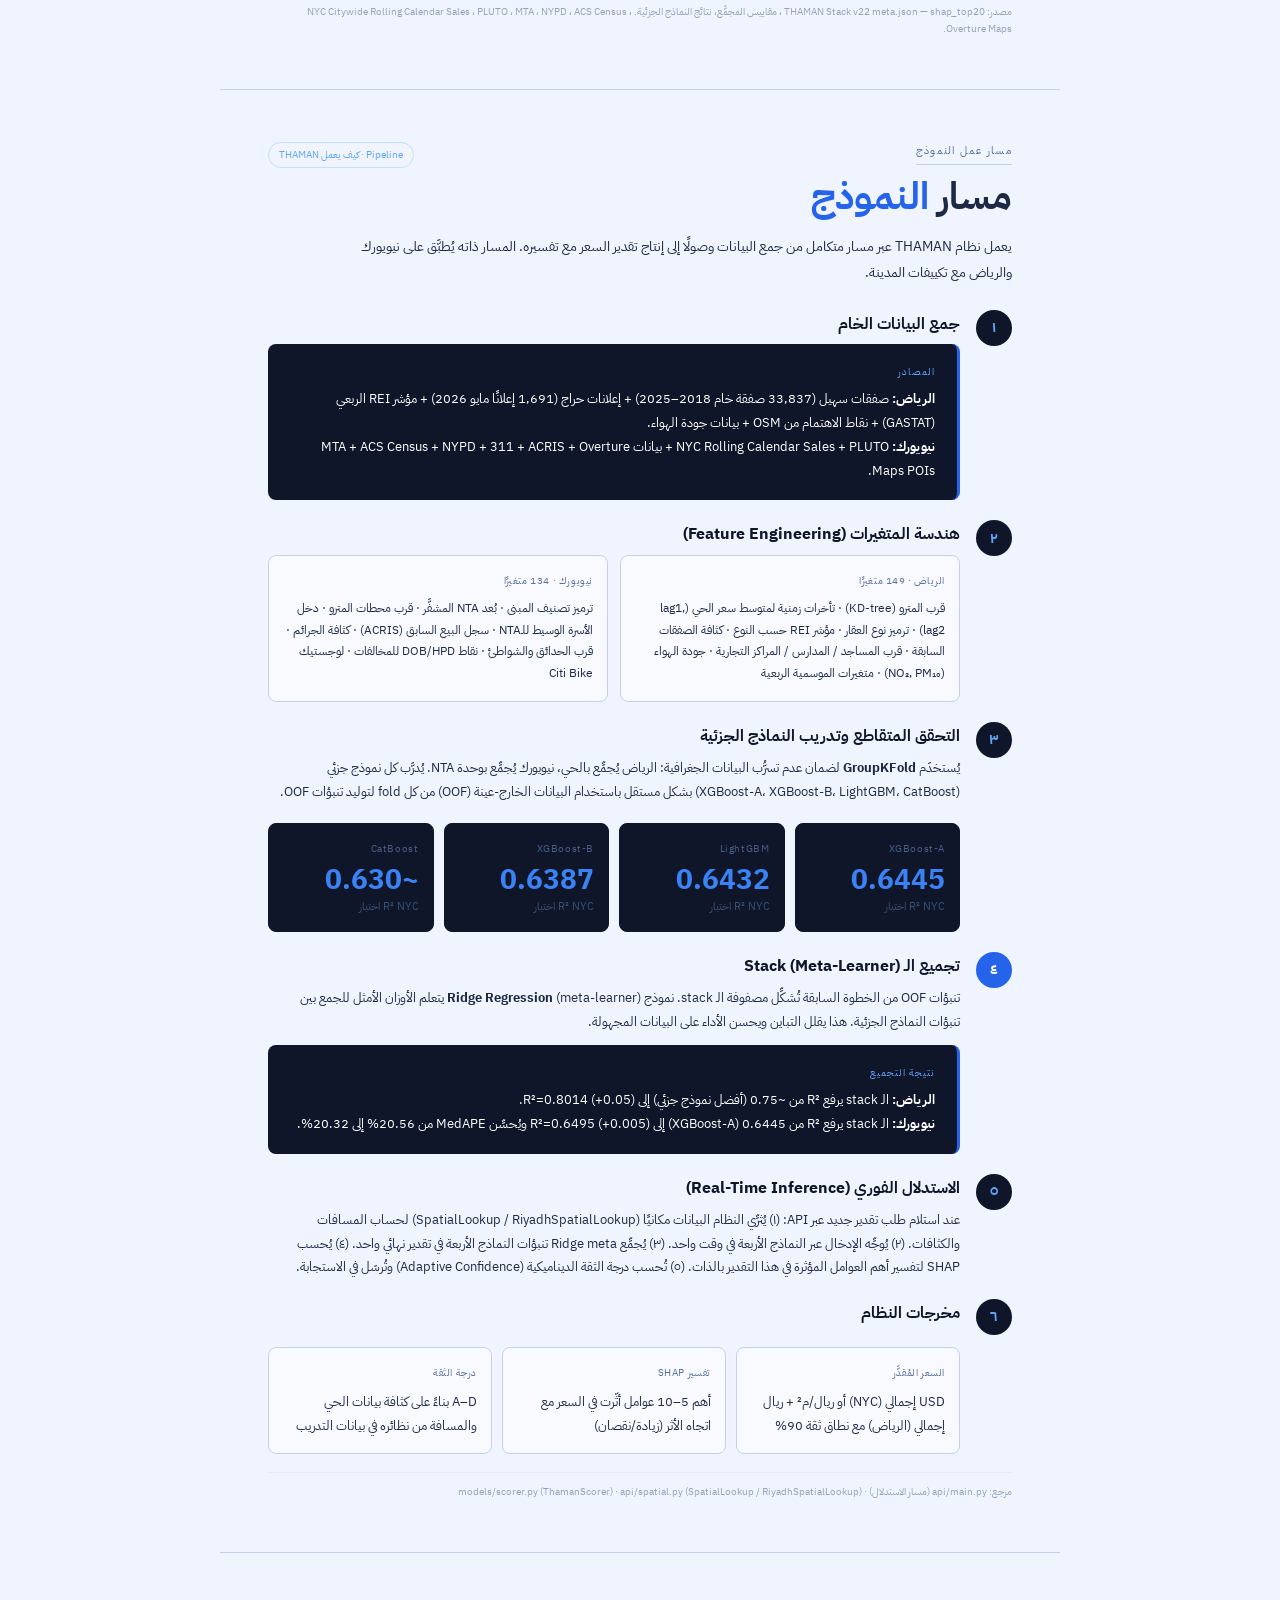
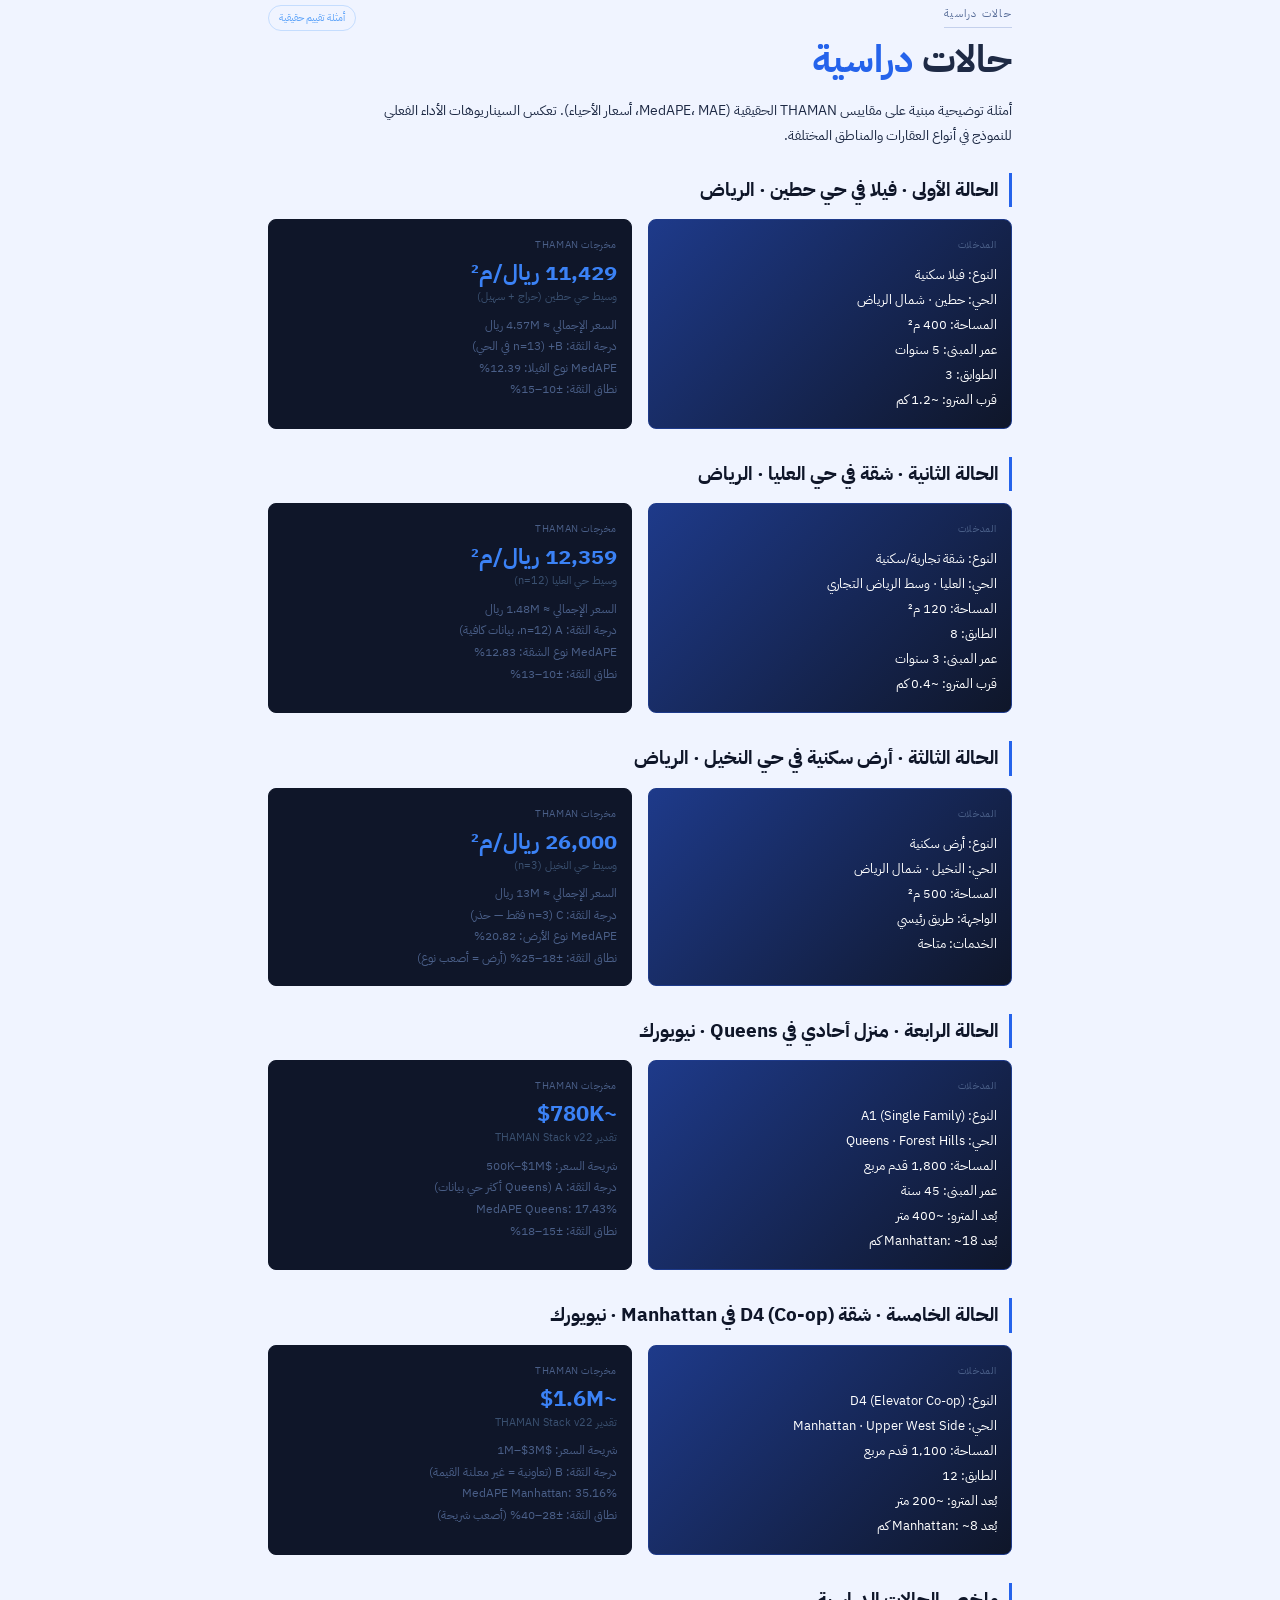
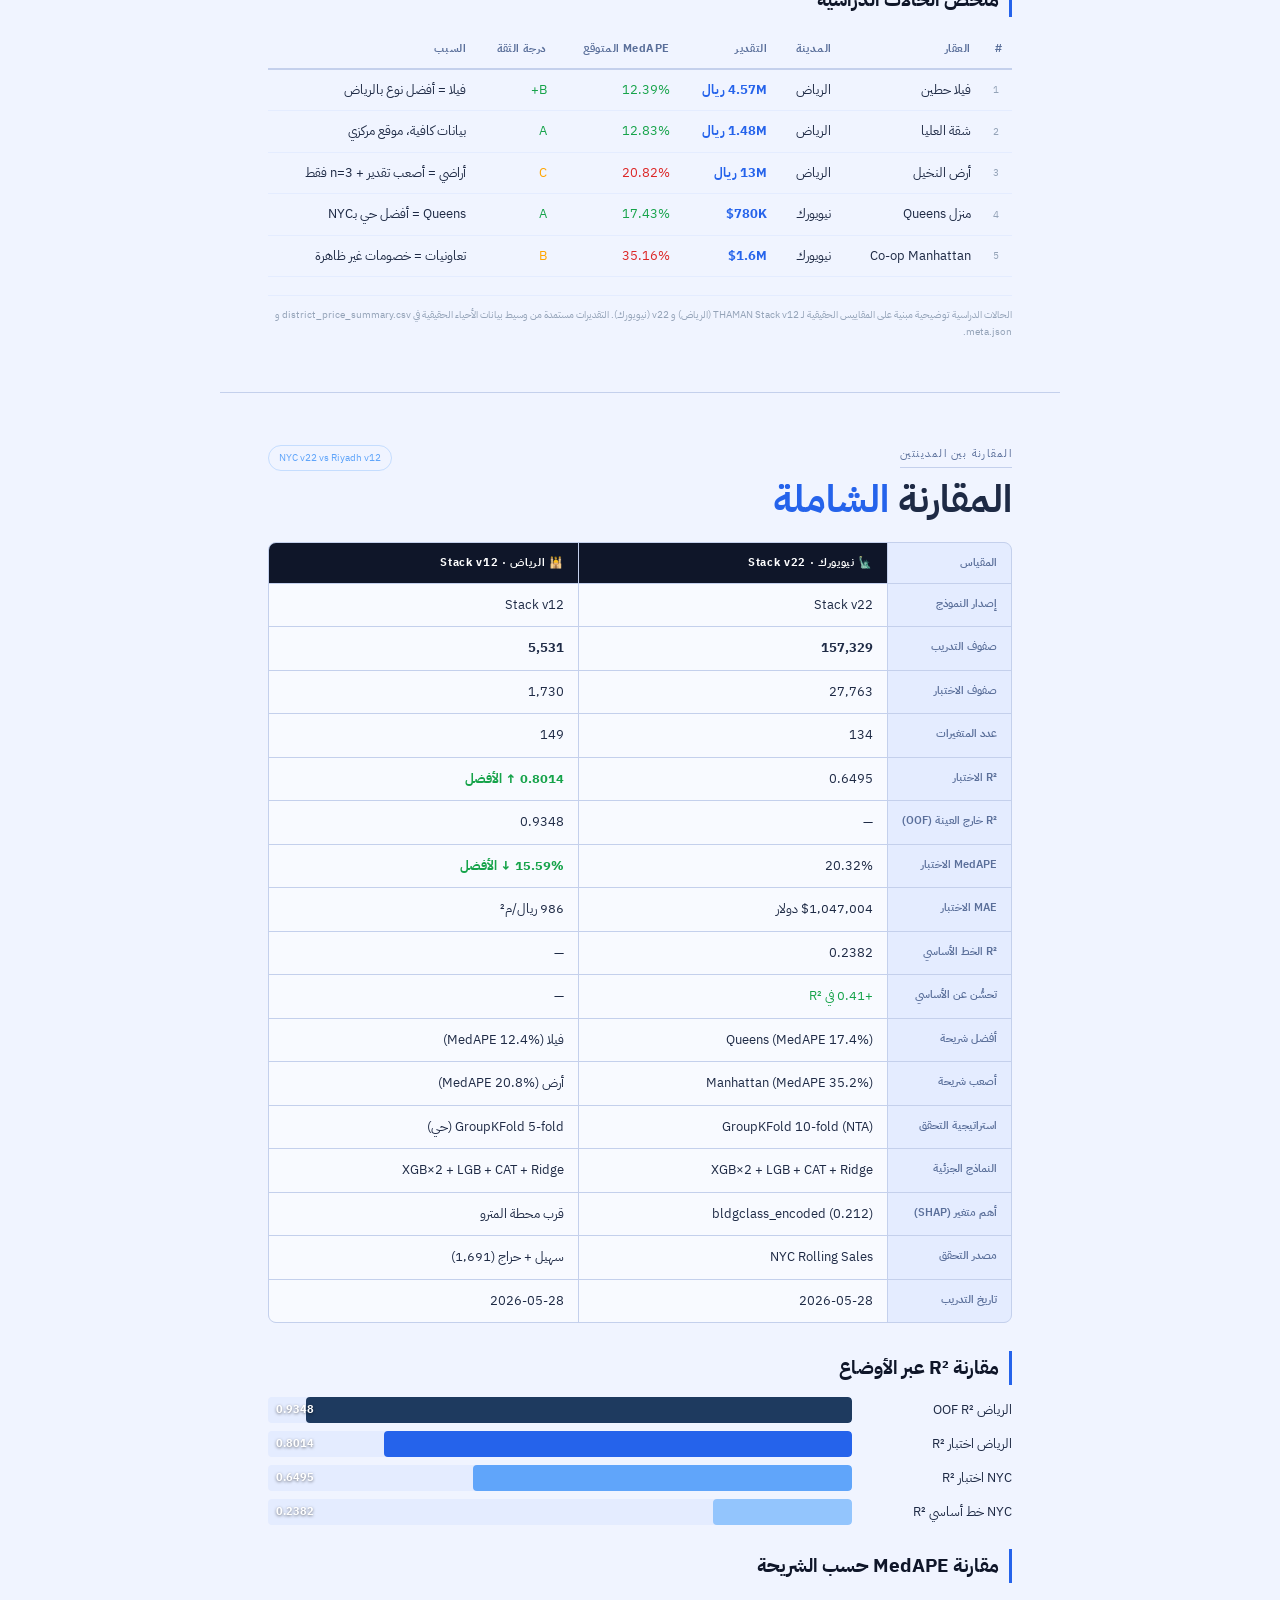
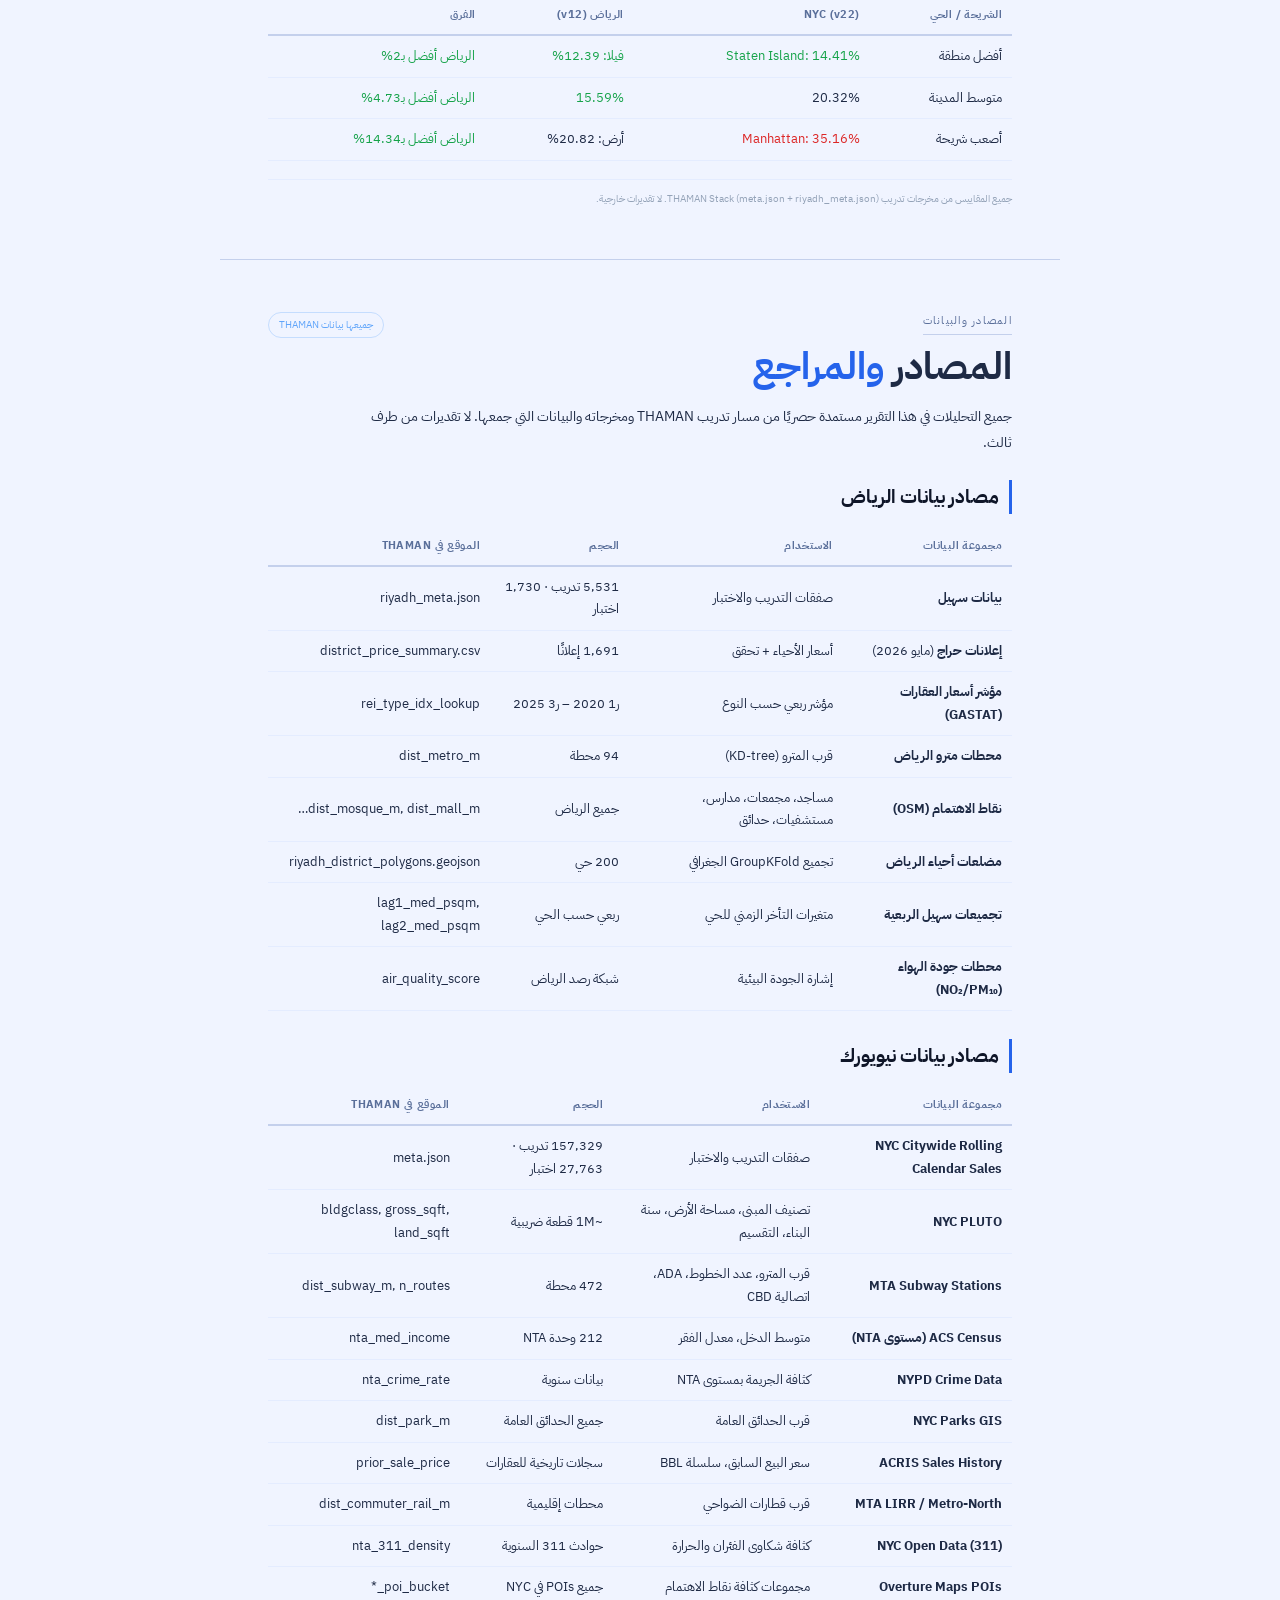
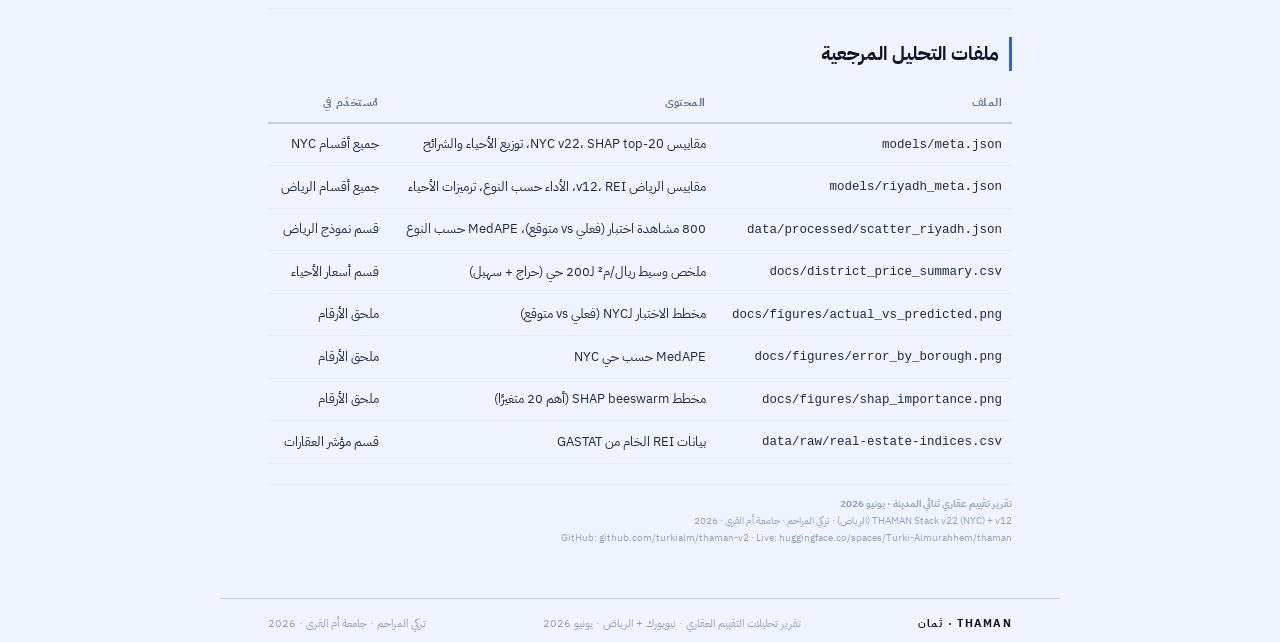
==== commit b9b9f9bc: "Update frontend + report: v11→v12, fix all stale metrics frontend/index.html: - Riyadh badge: v11→v1" ====
--- a/docs/thaman_riyadh_report_june2026.html
+++ b/docs/thaman_riyadh_report_june2026.html
@@ -122,7 +122,7 @@
 .bar-lbl.en { text-align:left; direction:ltr; }
 .bar-track { flex:1; height:26px; background:var(--bg2); border-radius:4px; overflow:hidden; position:relative; }
 .bar-fill { height:100%; border-radius:4px; }
-.bar-v { position:absolute; right:8px; top:50%; transform:translateY(-50%); font-size:11px; font-weight:600; color:var(--text); }
+.bar-v { position:absolute; right:8px; top:50%; transform:translateY(-50%); font-size:11px; font-weight:700; color:#fff; text-shadow:0 1px 3px rgba(0,0,0,0.5); white-space:nowrap; }
 .bar-v.l { right:auto; left:8px; }
 .b-n  { background:#1e3a5f; }
 .b-b  { background:var(--blue); }
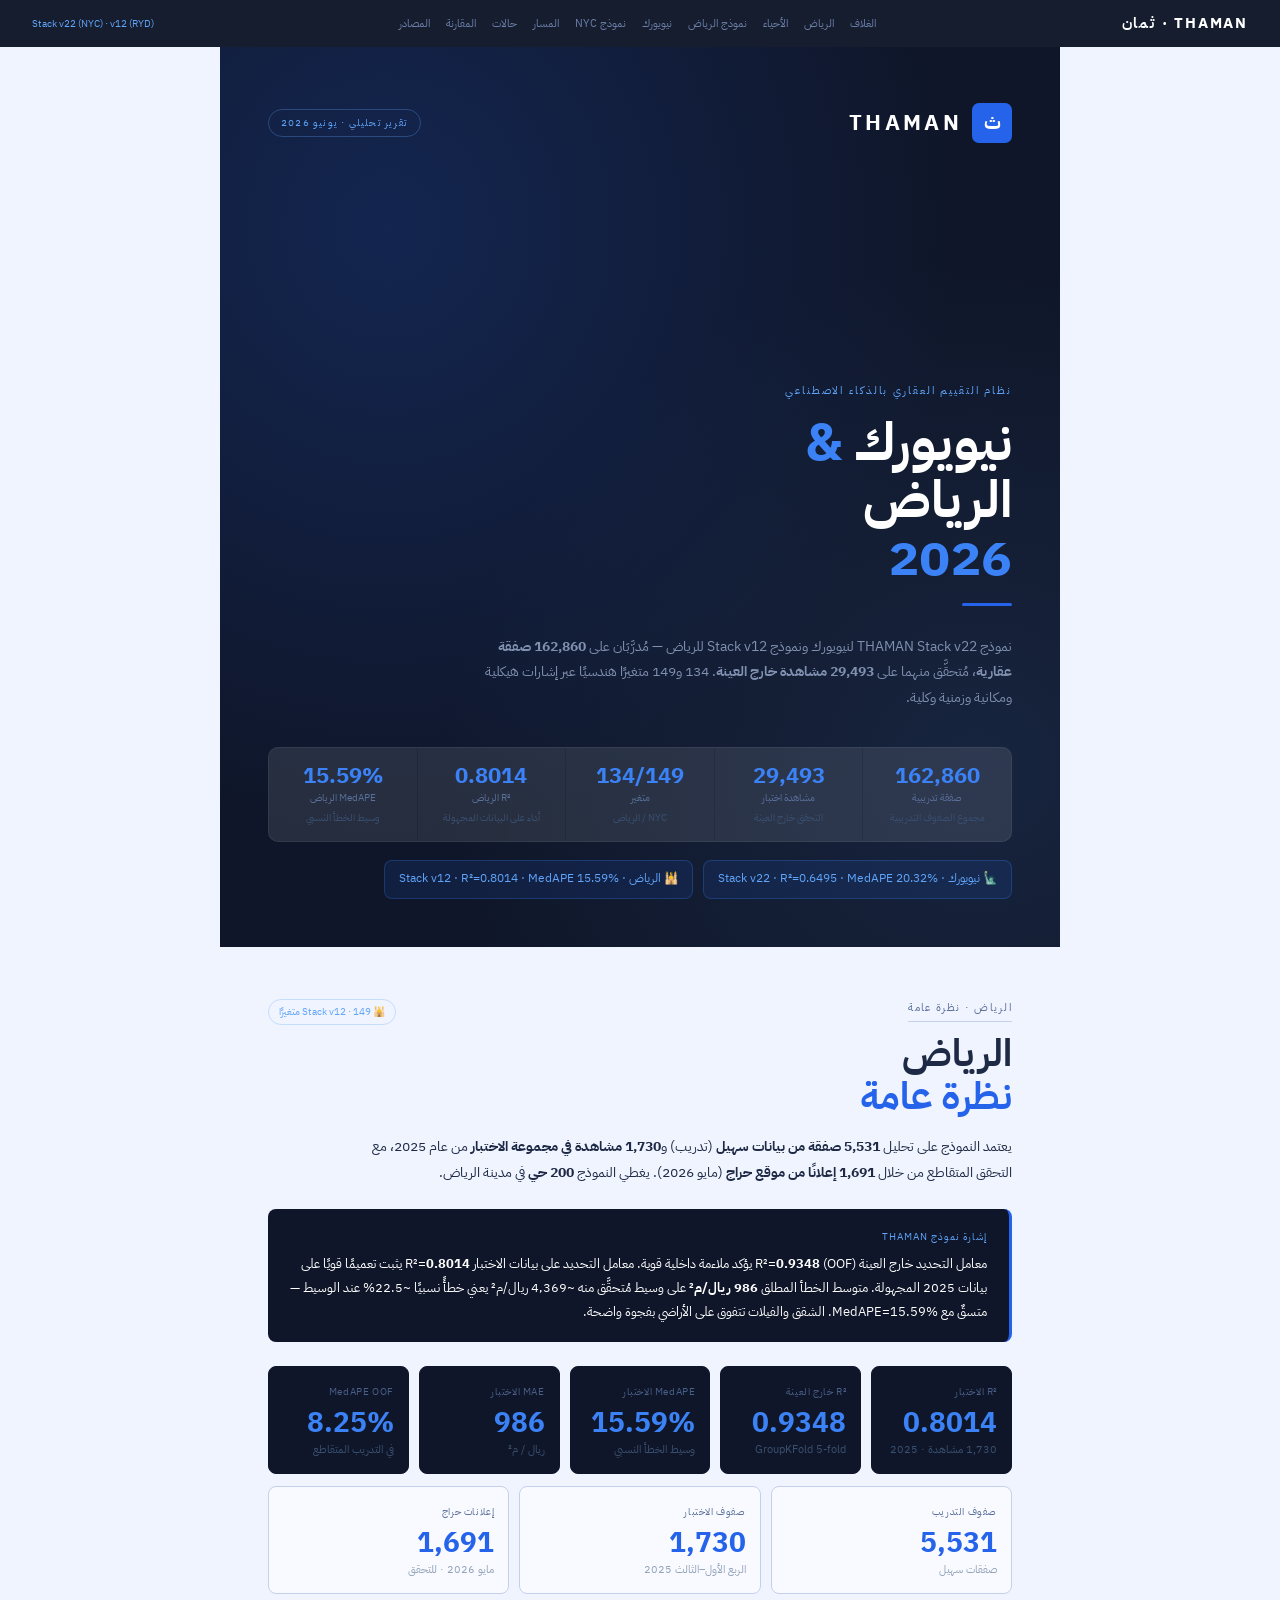
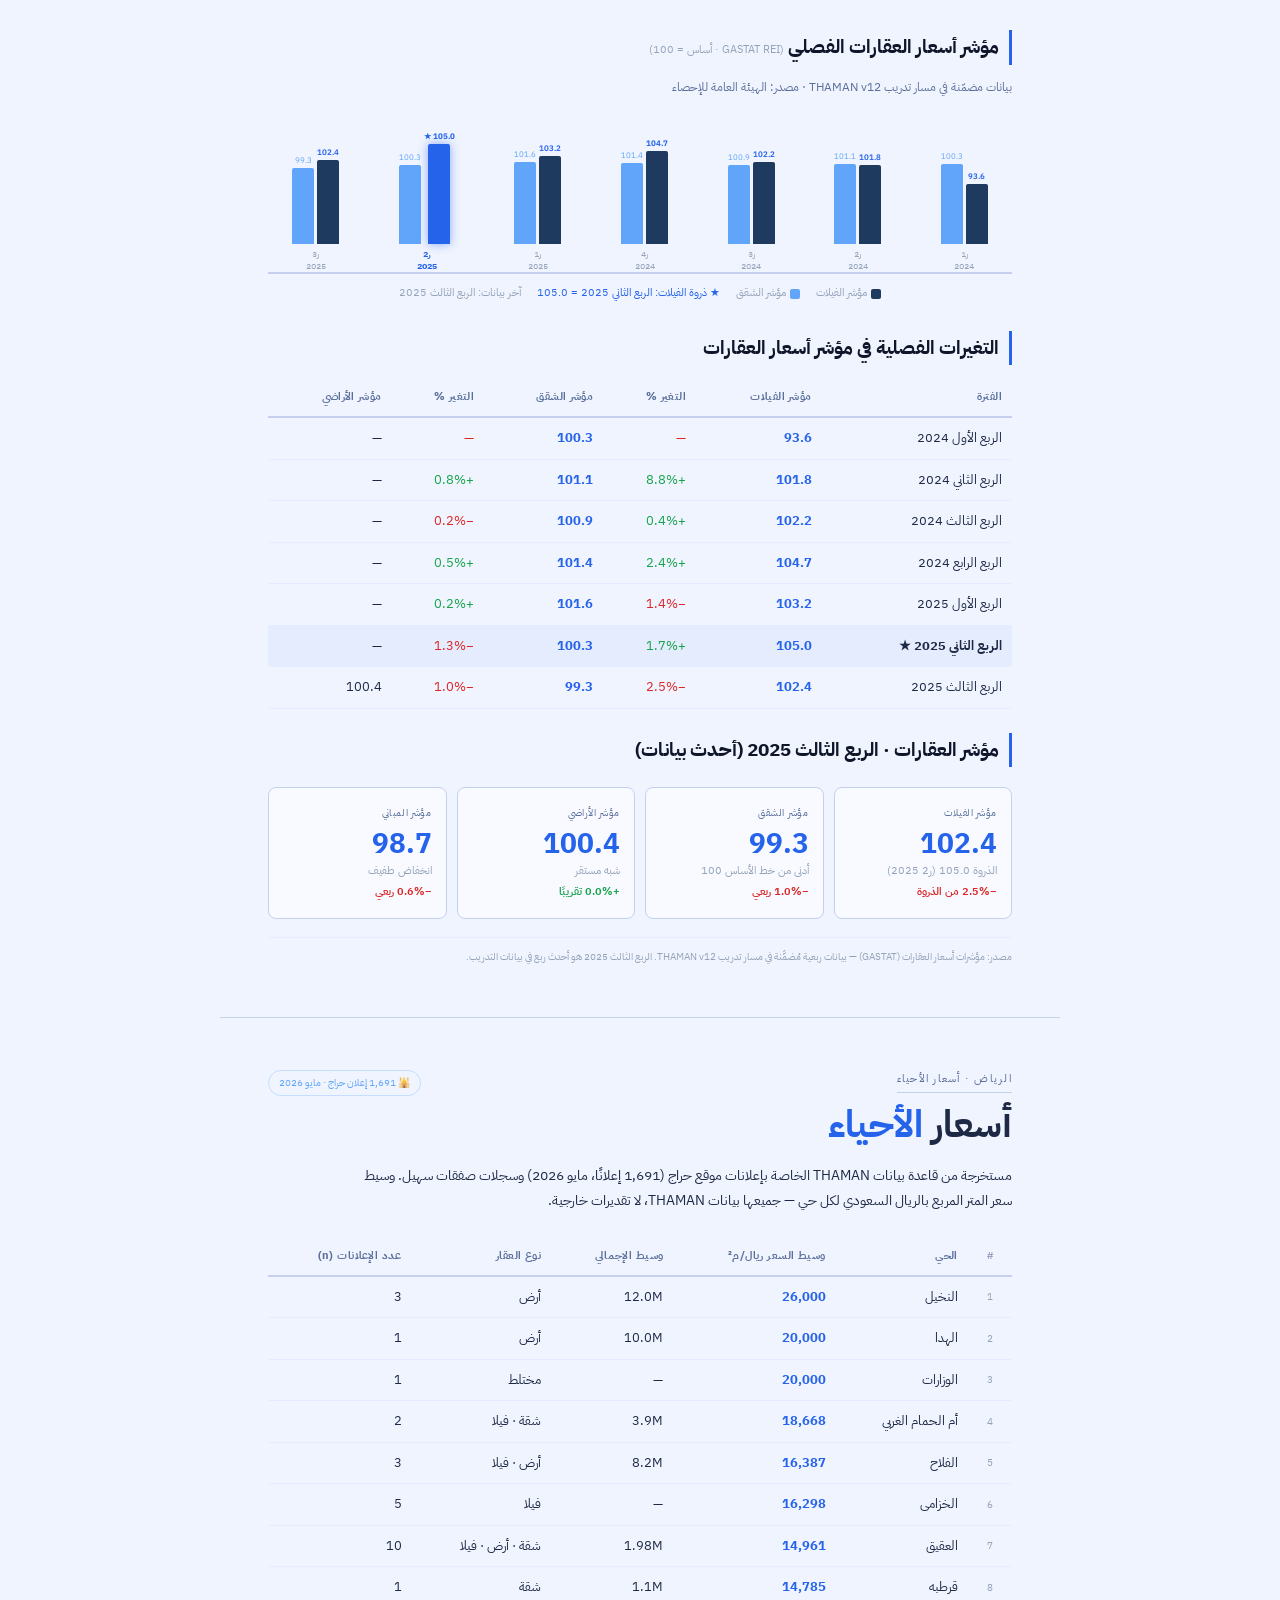
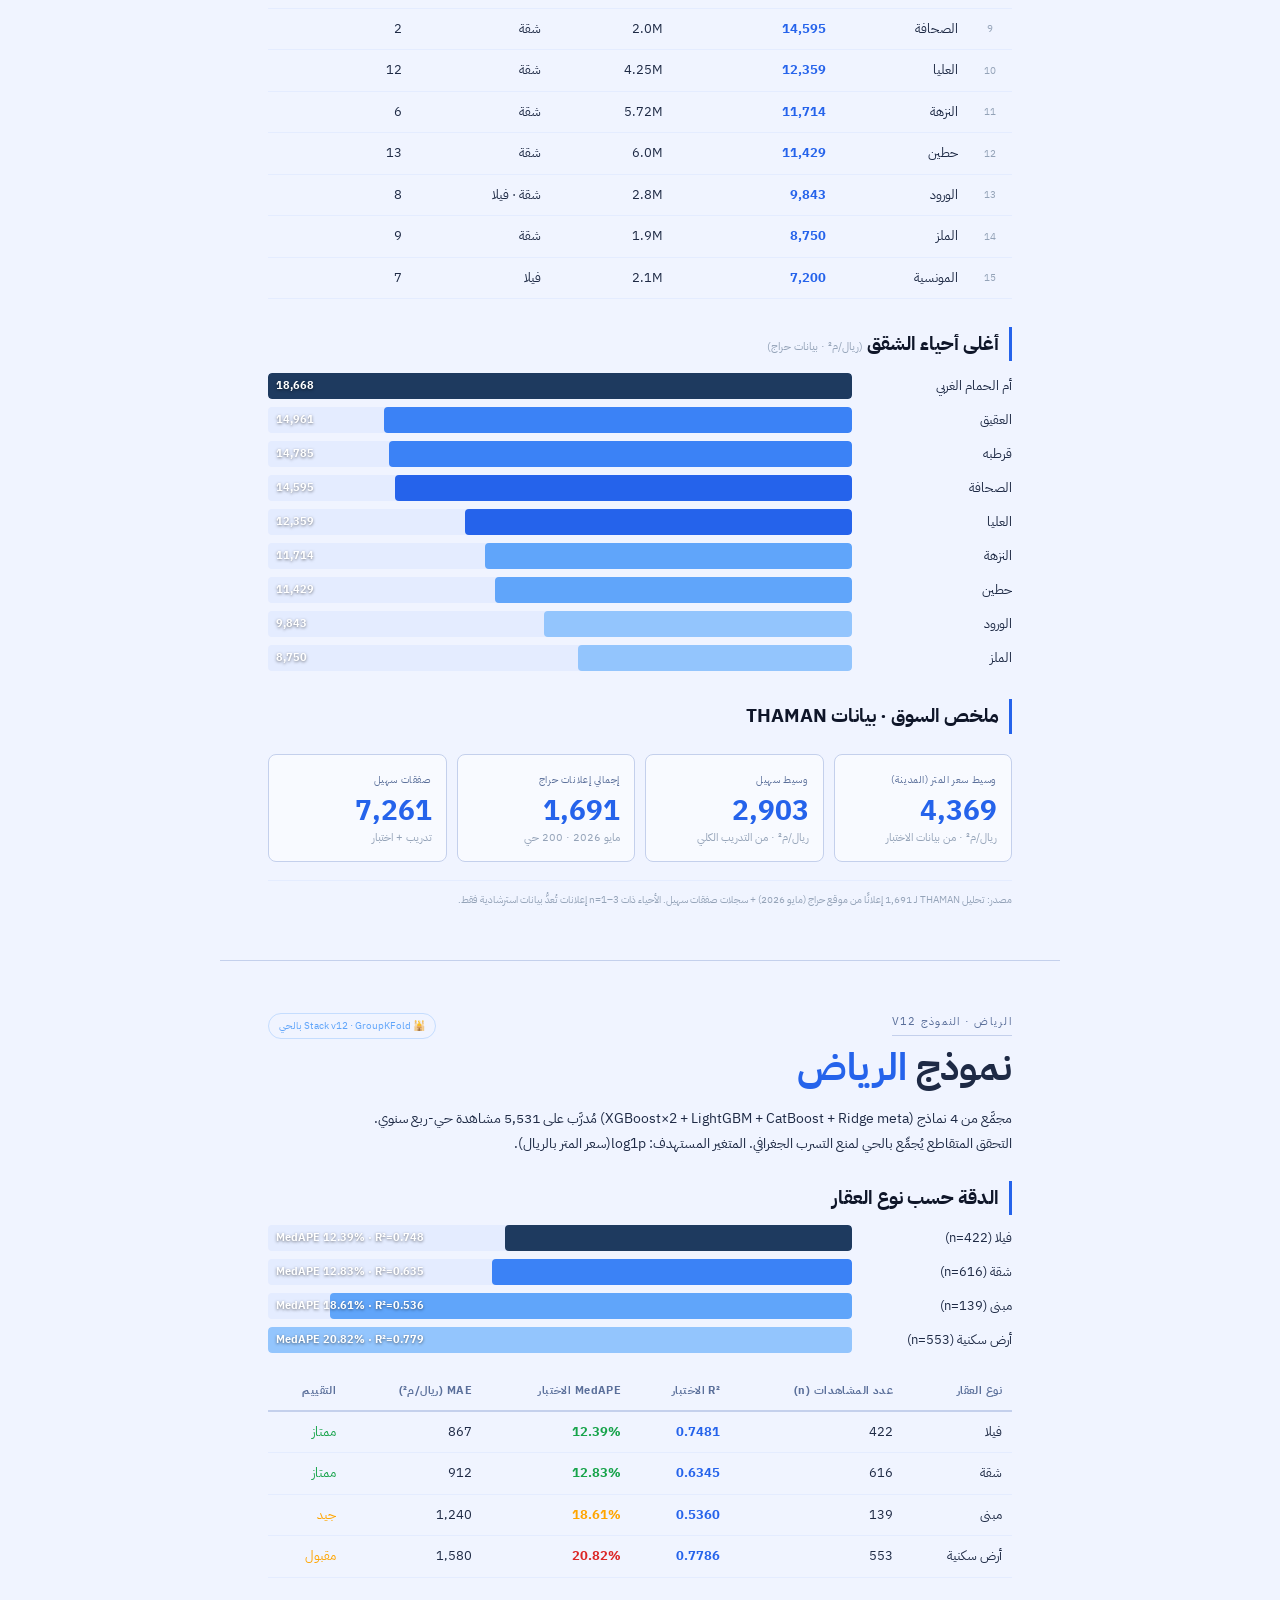
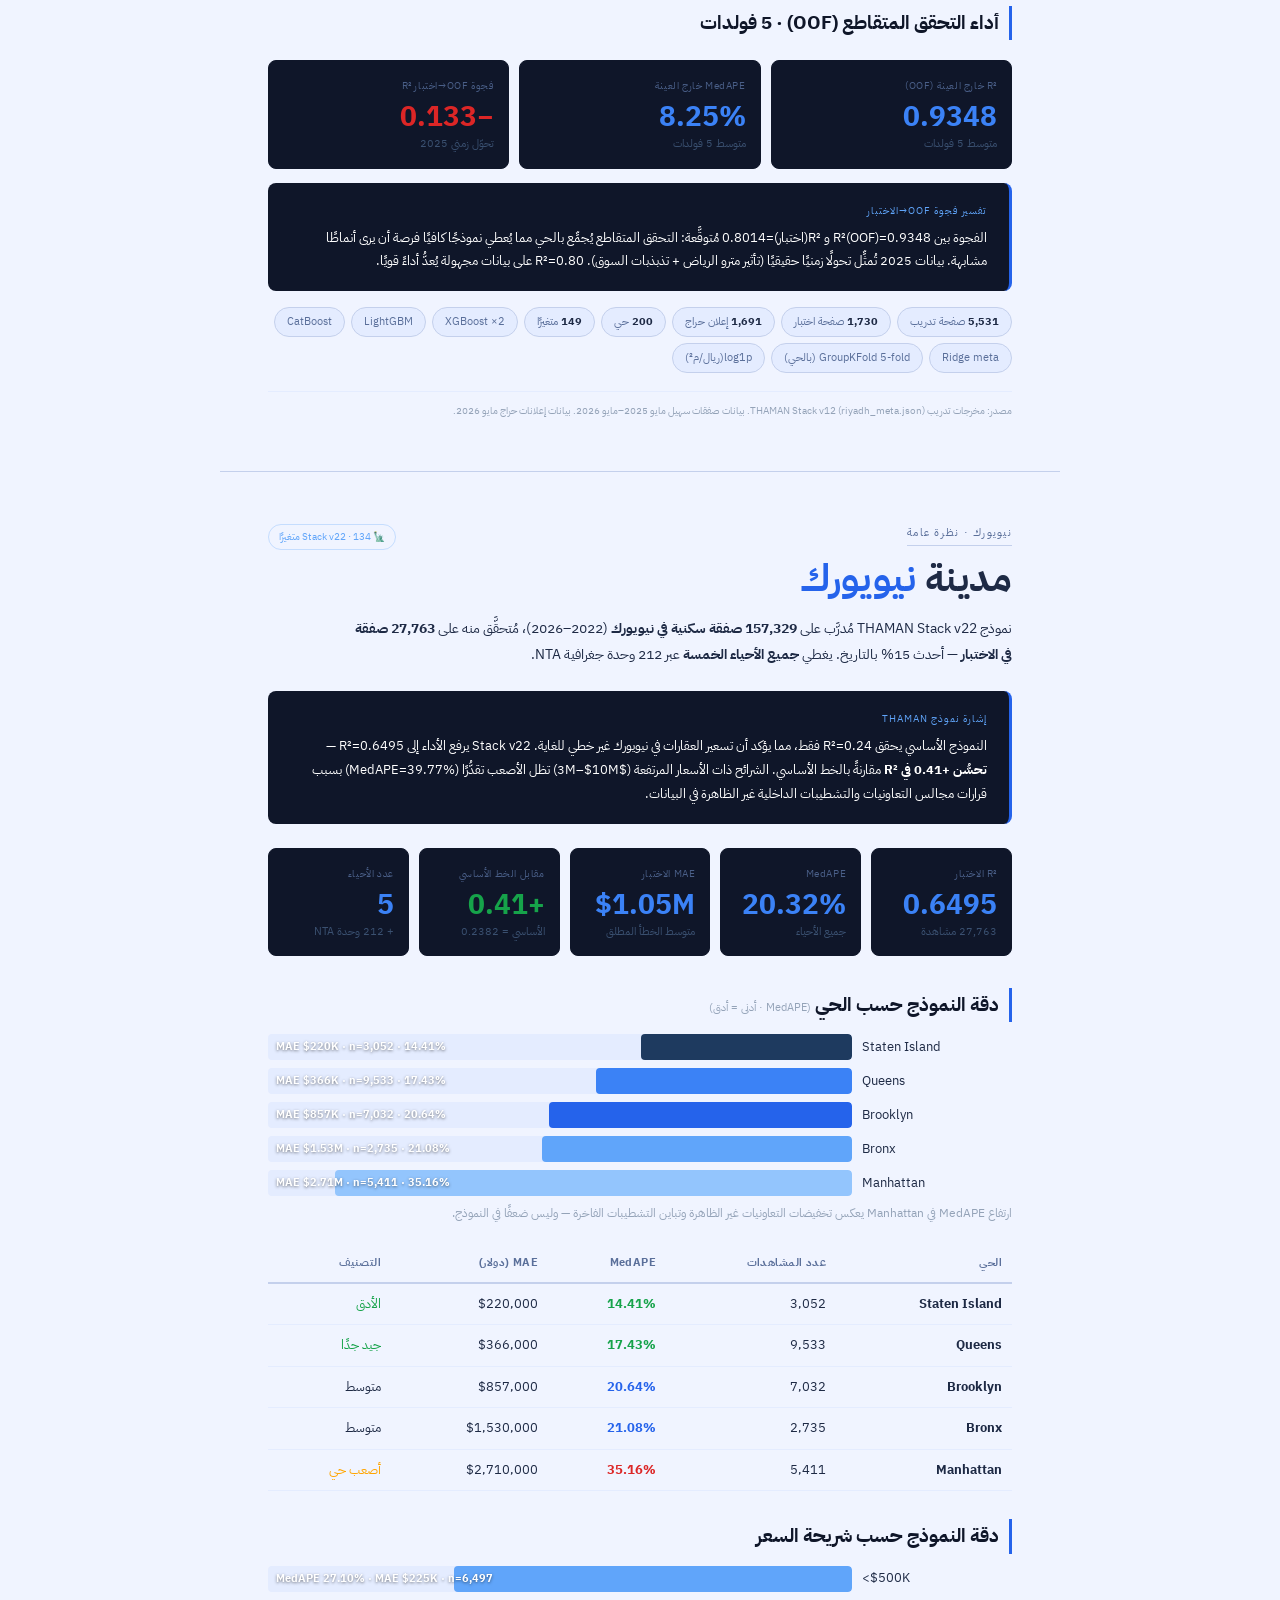
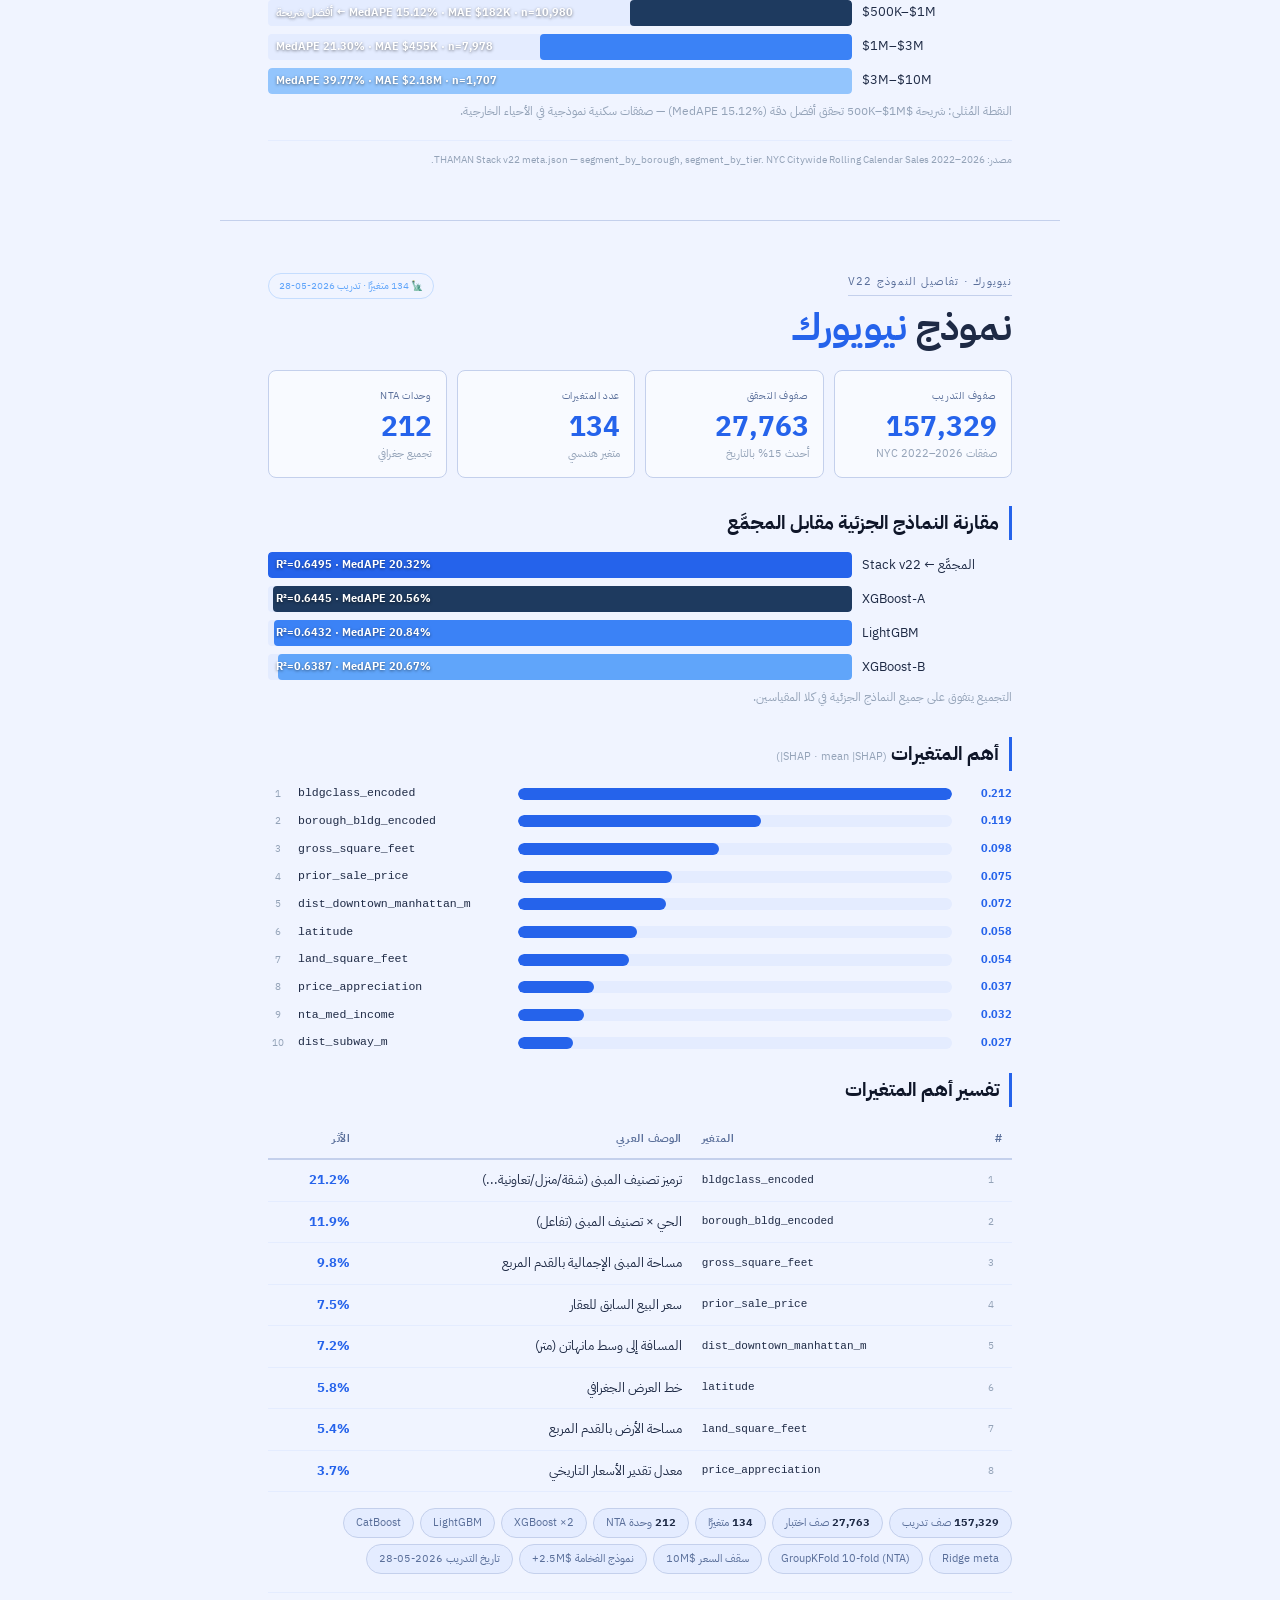
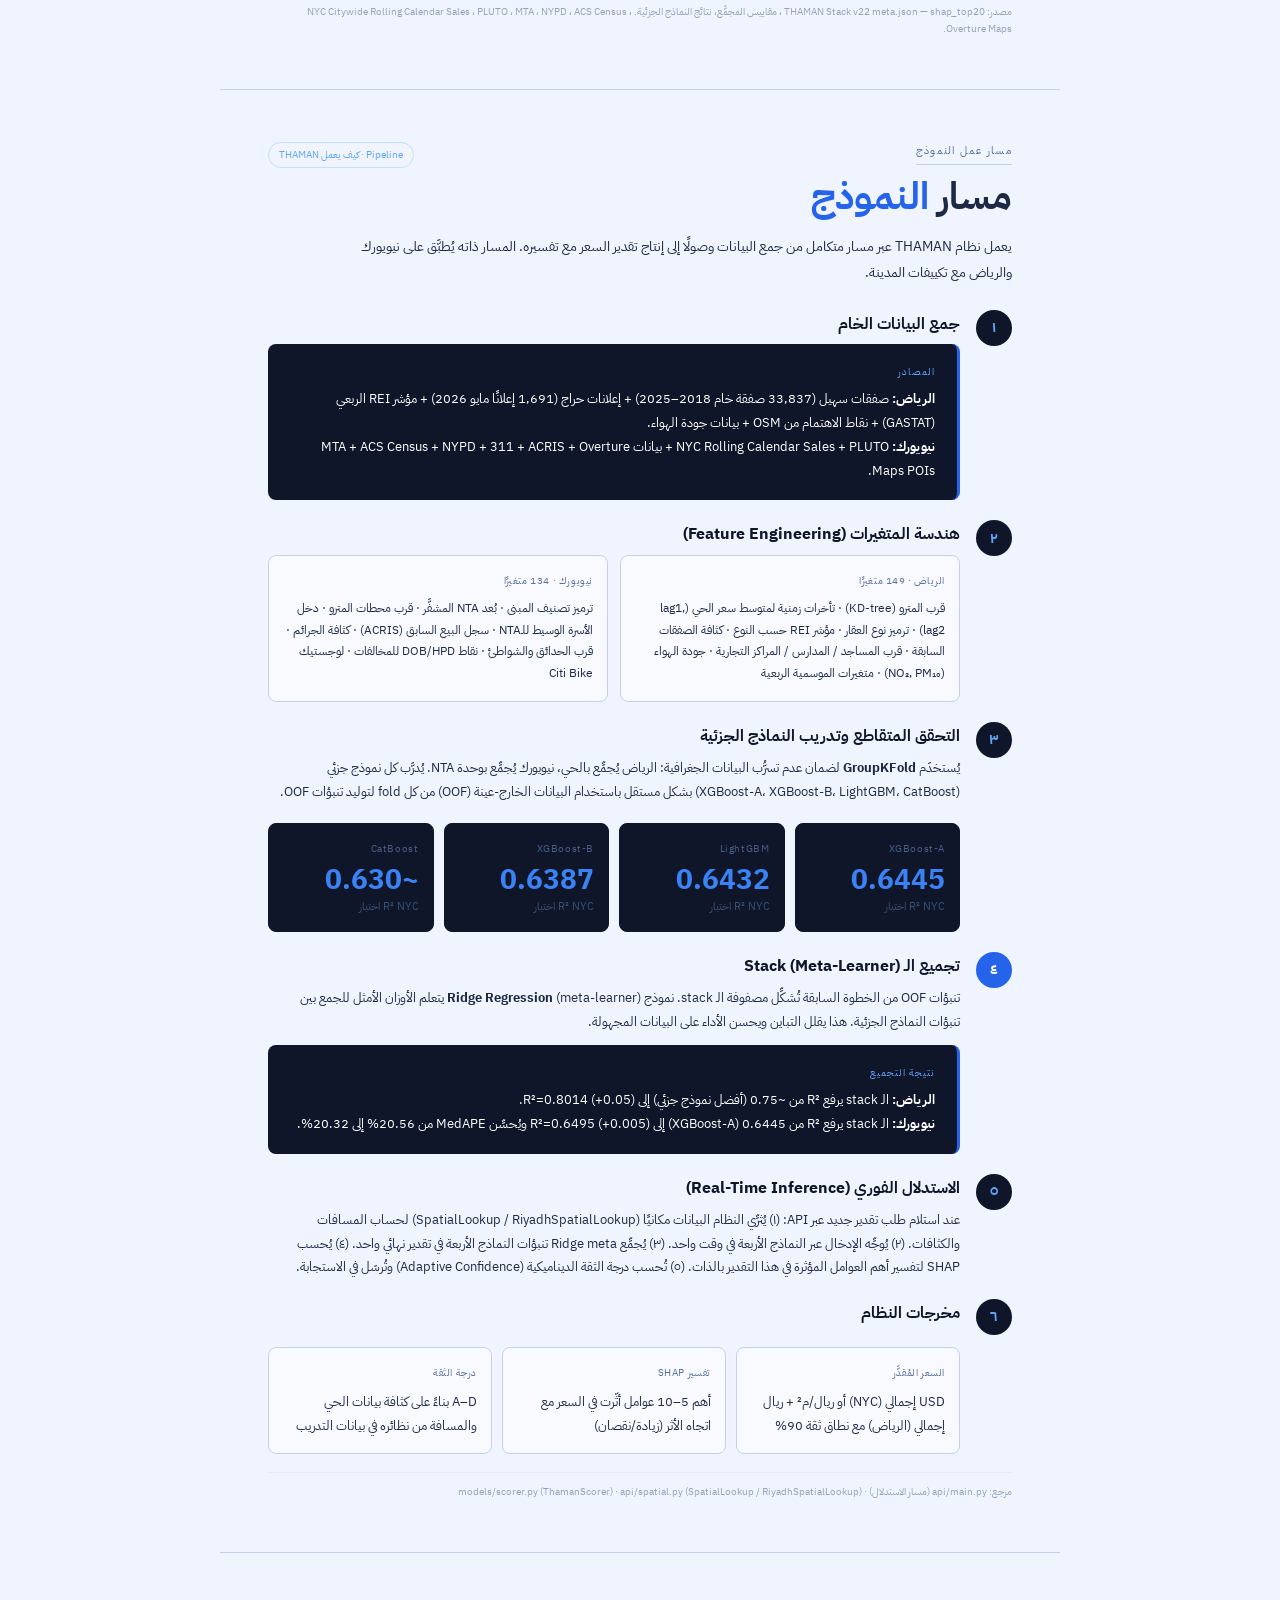
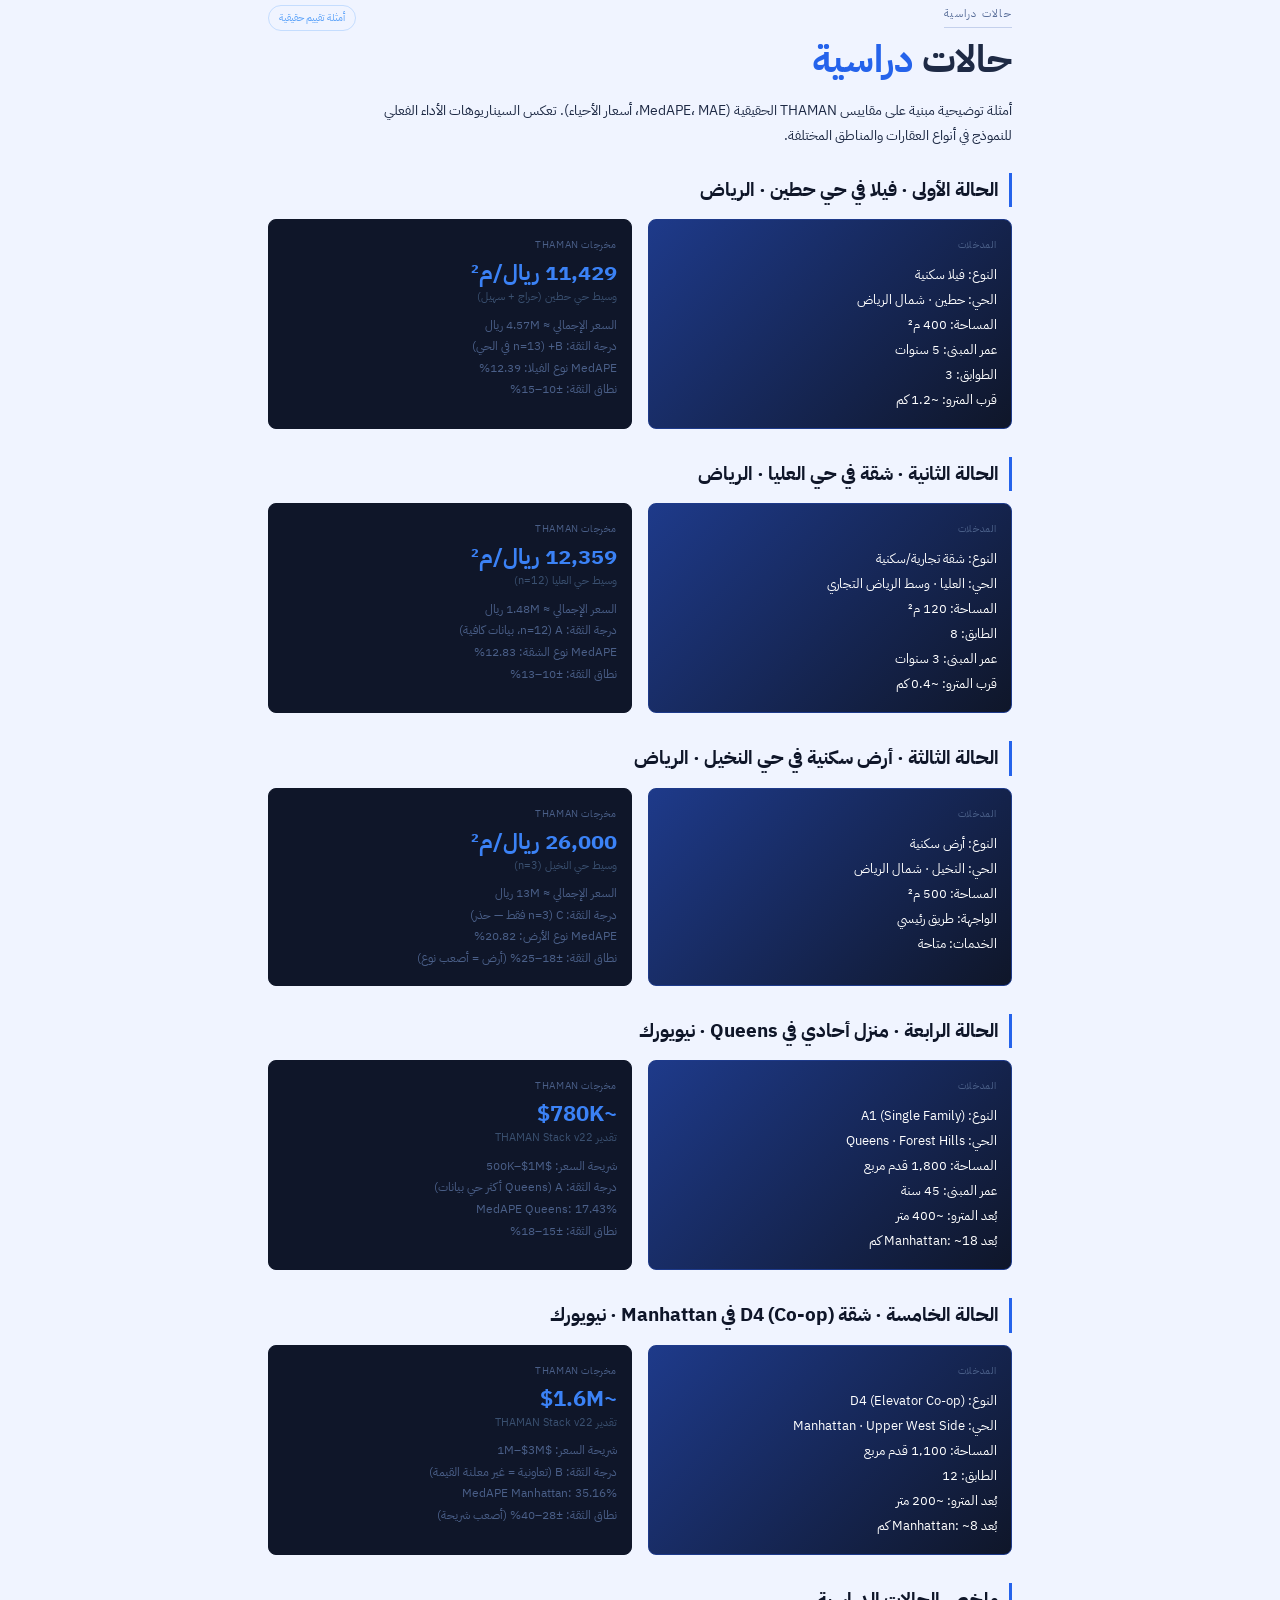
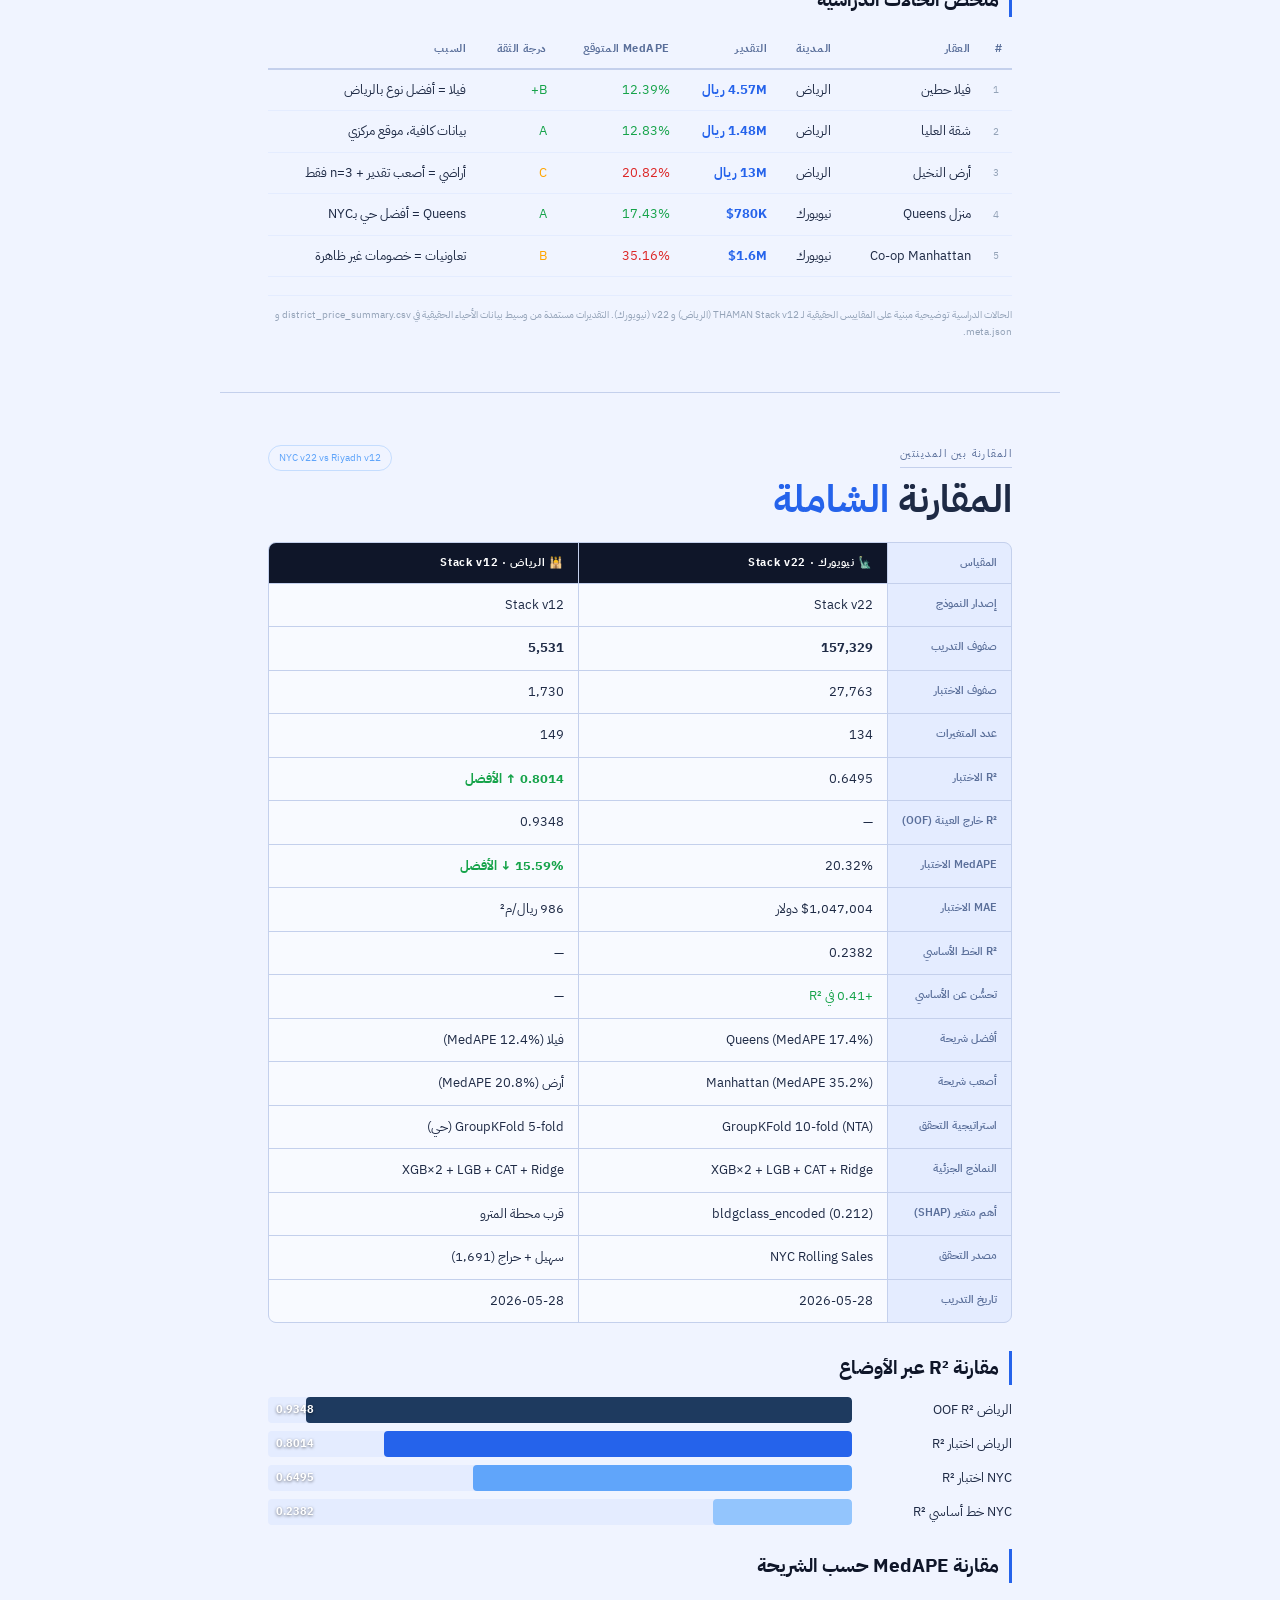
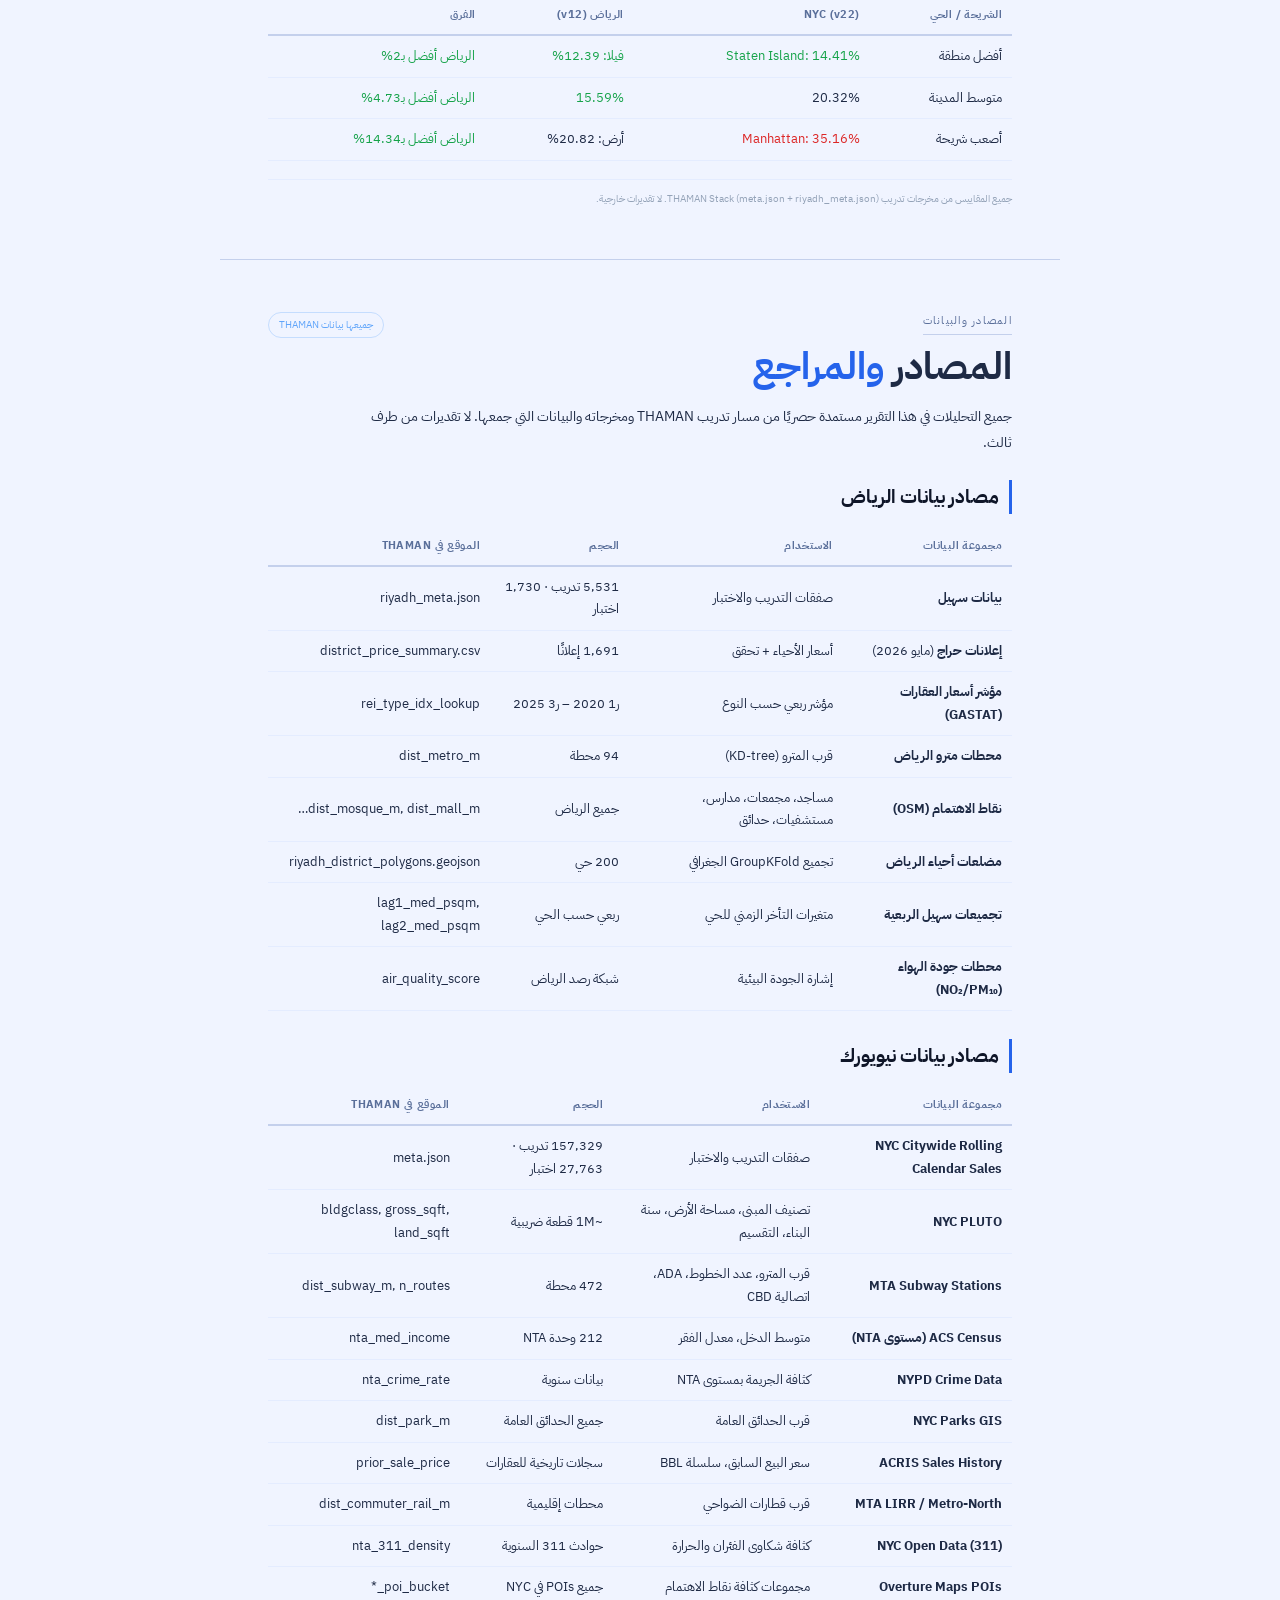
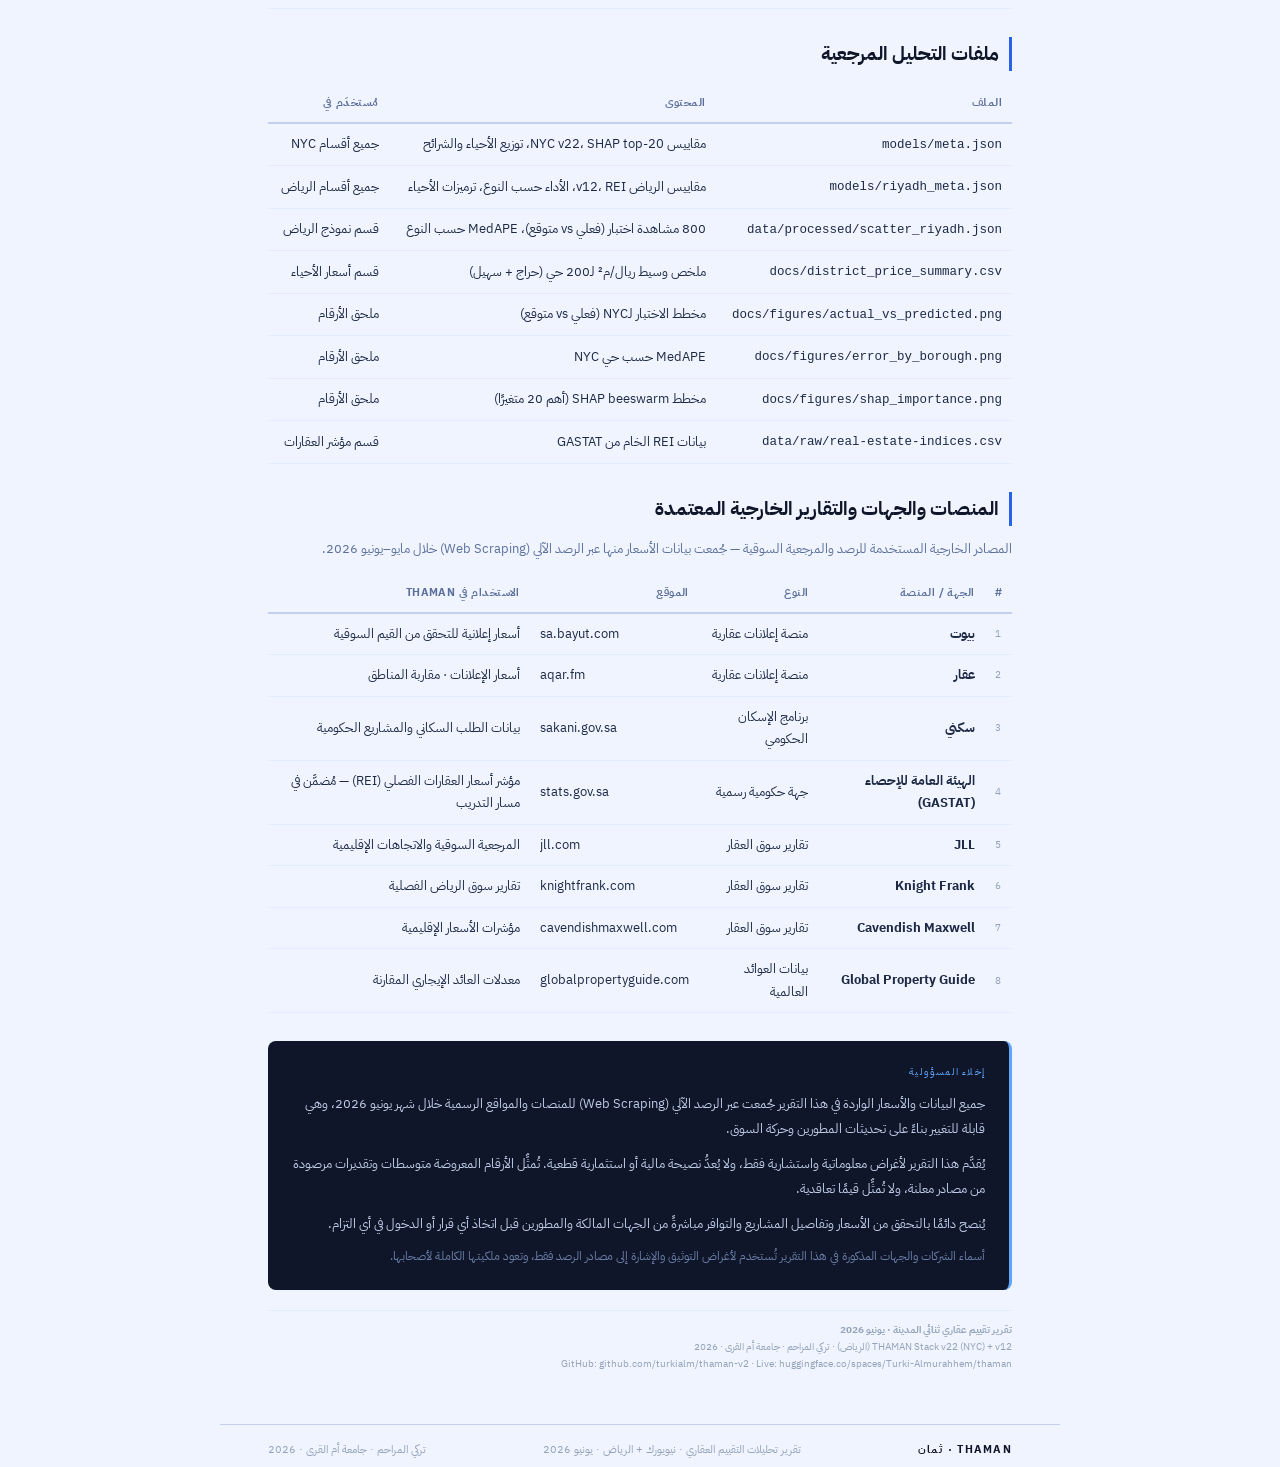
==== commit a25934b7: "Add external sources table + disclaimer to Arabic report - 8 external platforms: بيوت، عقار، سكني، G" ====
--- a/docs/thaman_riyadh_report_june2026.html
+++ b/docs/thaman_riyadh_report_june2026.html
@@ -1354,6 +1354,44 @@
     </tbody>
   </table>
 
+  <!-- External platforms & reports -->
+  <div class="h2" style="margin-top:28px">المنصات والجهات والتقارير الخارجية المعتمدة</div>
+  <p style="font-size:12.5px;color:var(--muted);margin-bottom:12px;line-height:1.8">
+    المصادر الخارجية المستخدمة للرصد والمرجعية السوقية — جُمعت بيانات الأسعار منها عبر الرصد الآلي (Web Scraping) خلال مايو–يونيو 2026.
+  </p>
+  <table class="tbl">
+    <thead>
+      <tr><th>#</th><th>الجهة / المنصة</th><th>النوع</th><th>الموقع</th><th>الاستخدام في THAMAN</th></tr>
+    </thead>
+    <tbody>
+      <tr><td class="rank">1</td><td><strong>بيوت</strong></td><td>منصة إعلانات عقارية</td><td dir="ltr">sa.bayut.com</td><td>أسعار إعلانية للتحقق من القيم السوقية</td></tr>
+      <tr><td class="rank">2</td><td><strong>عقار</strong></td><td>منصة إعلانات عقارية</td><td dir="ltr">aqar.fm</td><td>أسعار الإعلانات · مقاربة المناطق</td></tr>
+      <tr><td class="rank">3</td><td><strong>سكني</strong></td><td>برنامج الإسكان الحكومي</td><td dir="ltr">sakani.gov.sa</td><td>بيانات الطلب السكاني والمشاريع الحكومية</td></tr>
+      <tr><td class="rank">4</td><td><strong>الهيئة العامة للإحصاء (GASTAT)</strong></td><td>جهة حكومية رسمية</td><td dir="ltr">stats.gov.sa</td><td>مؤشر أسعار العقارات الفصلي (REI) — مُضمَّن في مسار التدريب</td></tr>
+      <tr><td class="rank">5</td><td><strong>JLL</strong></td><td>تقارير سوق العقار</td><td dir="ltr">jll.com</td><td>المرجعية السوقية والاتجاهات الإقليمية</td></tr>
+      <tr><td class="rank">6</td><td><strong>Knight Frank</strong></td><td>تقارير سوق العقار</td><td dir="ltr">knightfrank.com</td><td>تقارير سوق الرياض الفصلية</td></tr>
+      <tr><td class="rank">7</td><td><strong>Cavendish Maxwell</strong></td><td>تقارير سوق العقار</td><td dir="ltr">cavendishmaxwell.com</td><td>مؤشرات الأسعار الإقليمية</td></tr>
+      <tr><td class="rank">8</td><td><strong>Global Property Guide</strong></td><td>بيانات العوائد العالمية</td><td dir="ltr">globalpropertyguide.com</td><td>معدلات العائد الإيجاري المقارنة</td></tr>
+    </tbody>
+  </table>
+
+  <!-- Disclaimer -->
+  <div style="margin-top:28px;background:var(--navy);border-radius:8px;padding:22px 24px;border-right:3px solid var(--blue3)">
+    <div style="font-size:10px;color:var(--blue3);letter-spacing:0.12em;margin-bottom:10px">إخلاء المسؤولية</div>
+    <p style="font-size:12.5px;color:#c0cce8;line-height:2;margin-bottom:10px">
+      جميع البيانات والأسعار الواردة في هذا التقرير جُمعت عبر الرصد الآلي (Web Scraping) للمنصات والمواقع الرسمية خلال شهر يونيو 2026، وهي قابلة للتغيير بناءً على تحديثات المطورين وحركة السوق.
+    </p>
+    <p style="font-size:12.5px;color:#c0cce8;line-height:2;margin-bottom:10px">
+      يُقدَّم هذا التقرير لأغراض معلوماتية واستشارية فقط، ولا يُعدُّ نصيحة مالية أو استثمارية قطعية. تُمثِّل الأرقام المعروضة متوسطات وتقديرات مرصودة من مصادر معلنة، ولا تُمثِّل قيمًا تعاقدية.
+    </p>
+    <p style="font-size:12.5px;color:#c0cce8;line-height:2;margin-bottom:10px">
+      يُنصح دائمًا بالتحقق من الأسعار وتفاصيل المشاريع والتوافر مباشرةً من الجهات المالكة والمطورين قبل اتخاذ أي قرار أو الدخول في أي التزام.
+    </p>
+    <p style="font-size:12px;color:#6b7fa8;line-height:1.8">
+      أسماء الشركات والجهات المذكورة في هذا التقرير تُستخدم لأغراض التوثيق والإشارة إلى مصادر الرصد فقط، وتعود ملكيتها الكاملة لأصحابها.
+    </p>
+  </div>
+
   <p class="src" style="margin-top:20px">
     <strong>تقرير تقييم عقاري ثنائي المدينة · يونيو 2026</strong><br>
     THAMAN Stack v22 (NYC) + v12 (الرياض) ·
